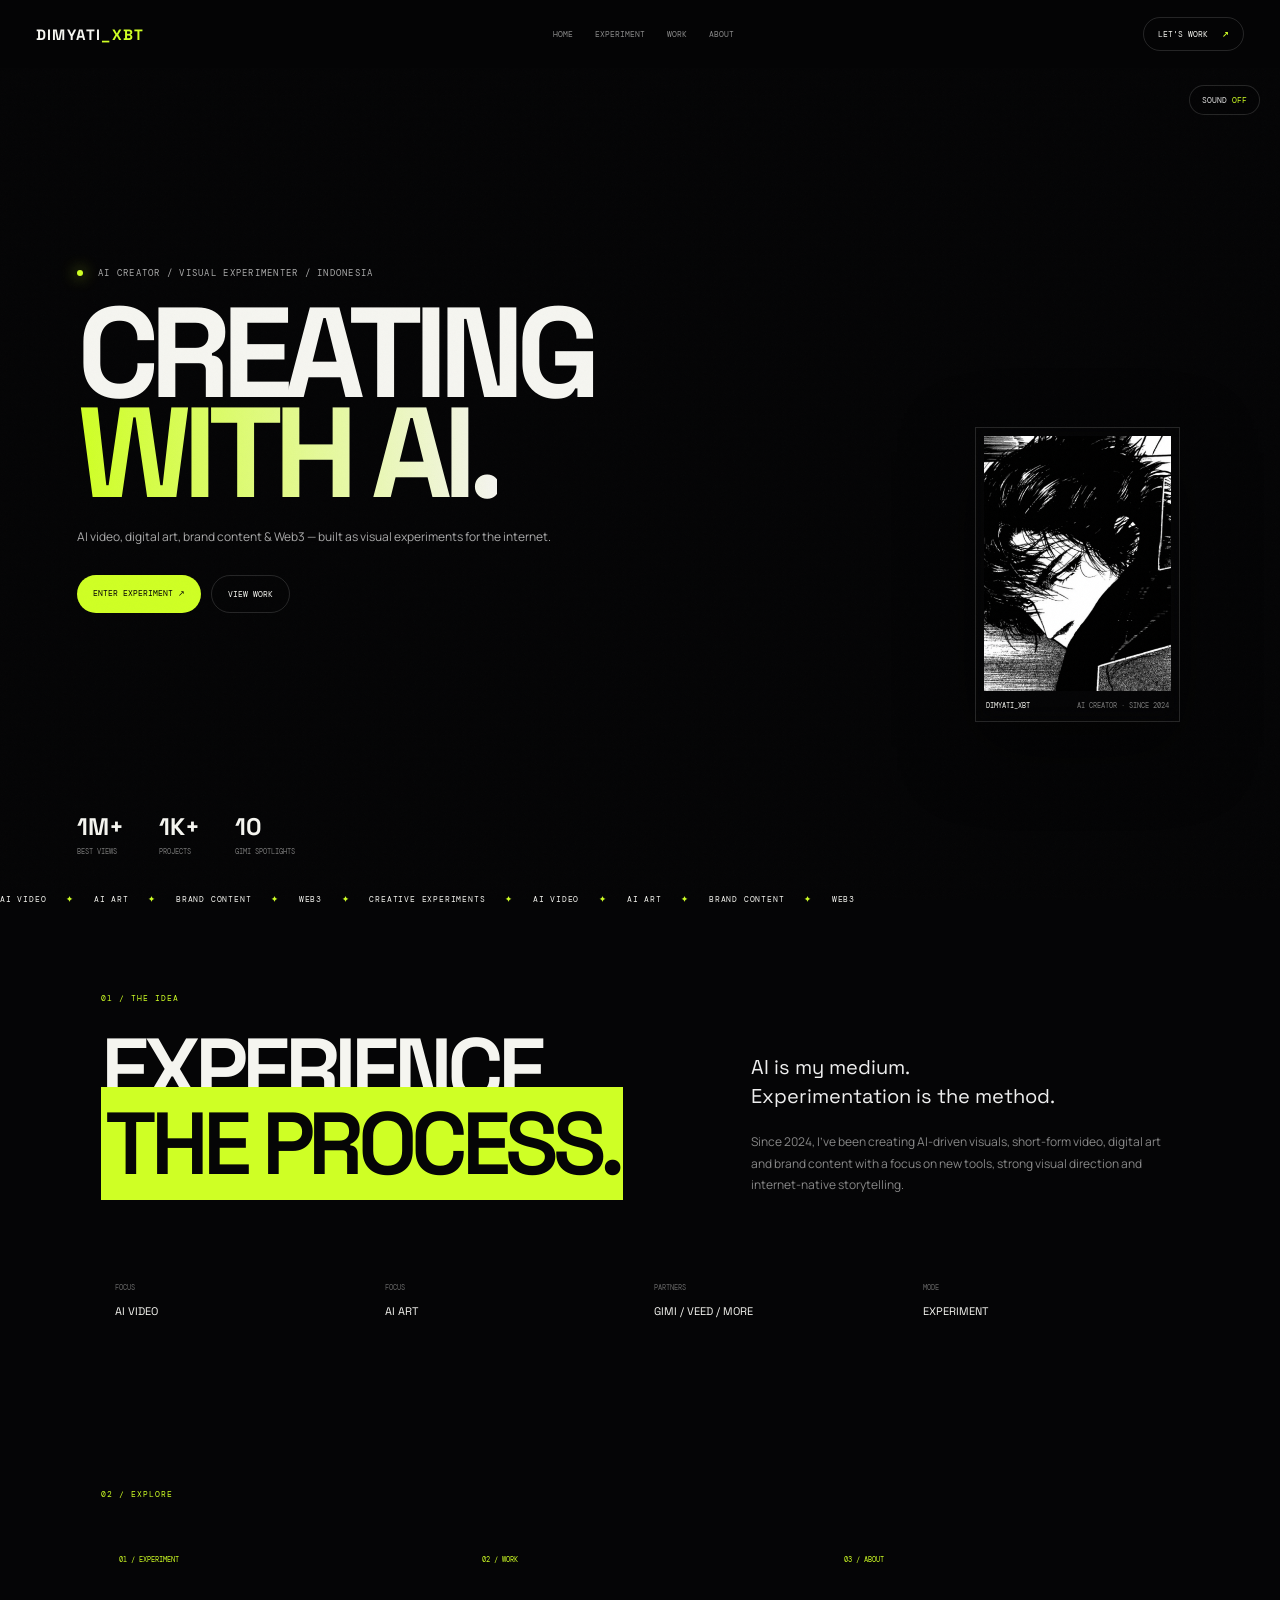
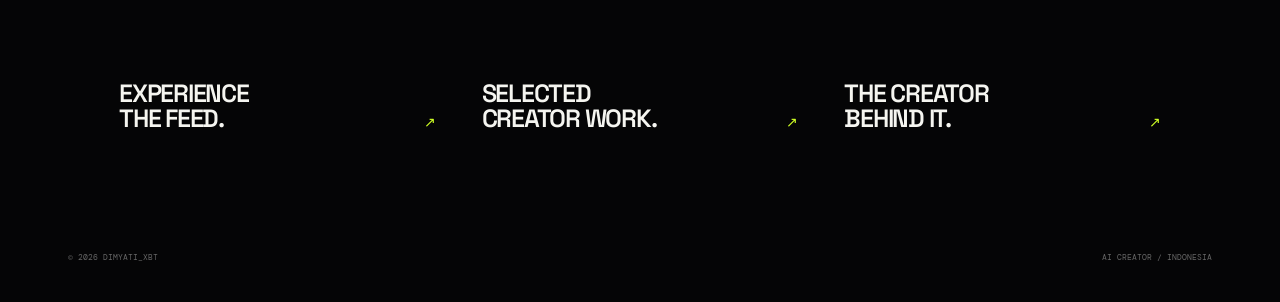
==== index.html @ 3ba376b8 "Add files via upload" ====
<!doctype html><html lang="en"><head><meta charset="utf-8"><meta name="viewport" content="width=device-width,initial-scale=1,viewport-fit=cover">
<link rel="preconnect" href="https://fonts.googleapis.com"><link rel="preconnect" href="https://fonts.gstatic.com" crossorigin>
<link href="https://fonts.googleapis.com/css2?family=DM+Mono:wght@400;500&family=Manrope:wght@400;500;600;700;800&family=Space+Grotesk:wght@400;500;600;700&display=swap" rel="stylesheet">
<link rel="stylesheet" href="style.css"><title>DIMYATI_XBT — AI Creator</title></head><body><header><a class="logo" href="index.html">DIMYATI<span>_XBT</span></a><nav><a href="index.html">HOME</a><a href="experiment.html">EXPERIMENT</a><a href="work.html">WORK</a><a href="about.html">ABOUT</a></nav><a class="contact" href="about.html">LET'S WORK <b>↗</b></a></header>
<div class="grain"></div>
<section class="hero">
<video id="heroVideo" class="hero-video" autoplay muted loop playsinline preload="auto"><source src="hero.mp4" type="video/mp4"></video>
<div class="hero-cover"></div><div class="grid"></div>
<div class="hero-content"><div class="eyebrow"><i></i> AI CREATOR / VISUAL EXPERIMENTER / INDONESIA</div>
<h1>CREATING<br><span>WITH AI.</span></h1>
<p>AI video, digital art, brand content & Web3 — built as visual experiments for the internet.</p>
<div class="buttons"><a class="primary" href="experiment.html">ENTER EXPERIMENT ↗</a><a class="secondary" href="work.html">VIEW WORK</a></div></div>
<div class="id-card"><img src="profile.webp" alt="DIMYATI_XBT"><div><b>DIMYATI_XBT</b><small>AI CREATOR · SINCE 2024</small></div></div>
<div class="stats"><div><b>1M+</b><small>BEST VIEWS</small></div><div><b>1K+</b><small>PROJECTS</small></div><div><b>10</b><small>GIMI SPOTLIGHTS</small></div></div>
<button id="sound" class="sound">SOUND <span>OFF</span></button>
</section>
<div class="marquee">AI VIDEO <b>✦</b> AI ART <b>✦</b> BRAND CONTENT <b>✦</b> WEB3 <b>✦</b> CREATIVE EXPERIMENTS <b>✦</b> AI VIDEO <b>✦</b> AI ART <b>✦</b> BRAND CONTENT <b>✦</b> WEB3</div>
<section class="section compact"><div class="label">01 / THE IDEA</div><div class="split"><div><h2>EXPERIENCE<br><mark>THE PROCESS.</mark></h2></div><div><p class="big">AI is my medium.<br>Experimentation is the method.</p><p>Since 2024, I’ve been creating AI-driven visuals, short-form video, digital art and brand content with a focus on new tools, strong visual direction and internet-native storytelling.</p></div></div>
<div class="facts"><div><small>FOCUS</small><b>AI VIDEO</b></div><div><small>FOCUS</small><b>AI ART</b></div><div><small>PARTNERS</small><b>GIMI / VEED / MORE</b></div><div><small>MODE</small><b>EXPERIMENT</b></div></div></section>
<section class="section compact"><div class="label">02 / EXPLORE</div><div class="tiles"><a href="experiment.html"><small>01 / EXPERIMENT</small><b>EXPERIENCE<br>THE FEED.</b><em>↗</em></a><a href="work.html"><small>02 / WORK</small><b>SELECTED<br>CREATOR WORK.</b><em>↗</em></a><a href="about.html"><small>03 / ABOUT</small><b>THE CREATOR<br>BEHIND IT.</b><em>↗</em></a></div></section>
<footer>© 2026 DIMYATI_XBT <span>AI CREATOR / INDONESIA</span></footer><script src="script.js"></script></body></html>
---- style.css ----
*{box-sizing:border-box}html,body{margin:0;width:100%;min-width:0;background:#050506;color:#f5f5f0;font-family:Manrope,Arial,sans-serif;overflow-x:hidden}body{font-size:14px}.grain{position:fixed;inset:0;pointer-events:none;z-index:50;opacity:.022;background-image:url("data:image/svg+xml,%3Csvg xmlns='http://www.w3.org/2000/svg' width='160' height='160'%3E%3Cfilter id='n'%3E%3CfeTurbulence baseFrequency='.9' numOctaves='3'/%3E%3C/filter%3E%3Crect width='100%25' height='100%25' filter='url(%23n)'/%3E%3C/svg%3E")}a{text-decoration:none;color:inherit}header{position:fixed;z-index:100;top:0;left:0;right:0;height:68px;padding:0 clamp(14px,3vw,36px);display:flex;align-items:center;justify-content:space-between;background:#050506d9;border-bottom:1px solid #fff10;backdrop-filter:blur(18px)}.logo{font:700 15px "Space Grotesk";letter-spacing:.08em}.logo span,h1 span{color:#cfff25}nav{display:flex;gap:22px}nav a{font:8px "DM Mono";color:#888}nav a:hover{color:#cfff25}.contact{font:8px "DM Mono";padding:11px 14px;border:1px solid #fff2;border-radius:99px}.contact b{color:#cfff25;margin-left:9px}.hero{position:relative;width:100%;height:min(880px,100svh);min-height:650px;overflow:hidden;display:flex;align-items:center;padding:90px clamp(18px,6vw,90px)}.hero-video{position:absolute;inset:0;width:100%;height:100%;object-fit:cover;filter:brightness(1.18) saturate(1.08)}.hero-cover{position:absolute;inset:0;background:linear-gradient(90deg,#050506ec 0%,#0505069c 50%,#05050628),linear-gradient(0deg,#050506 0%,transparent 30%,#05050655)}.grid{position:absolute;inset:0;background:linear-gradient(#fff06 1px,transparent 1px),linear-gradient(90deg,#fff06 1px,transparent 1px);background-size:90px 90px;mask-image:linear-gradient(to bottom,black,transparent 80%)}.hero-content{position:relative;z-index:4;width:min(720px,100%)}.eyebrow{font:9px "DM Mono";letter-spacing:.14em;color:#aaa}.eyebrow i{display:inline-block;width:6px;height:6px;border-radius:50%;background:#cfff25;margin-right:9px;box-shadow:0 0 15px #cfff25}h1{font:700 clamp(62px,10vw,128px)/.78 "Space Grotesk";letter-spacing:-.07em;margin:24px 0}h1 span{background:linear-gradient(90deg,#cfff25,#f4f4ef);-webkit-background-clip:text;background-clip:text;color:transparent}.hero-content>p,.page-title>p{max-width:540px;color:#aaa;line-height:1.75;font-size:12px}.buttons{display:flex;gap:10px;margin-top:28px}.primary,.secondary{font:8px "DM Mono";padding:13px 16px;border-radius:99px}.primary{background:#cfff25;color:#050506}.secondary{border:1px solid #fff2}.id-card{position:absolute;z-index:5;right:clamp(18px,8vw,100px);bottom:18%;width:205px;padding:8px;background:#fff09;border:1px solid #fff2;backdrop-filter:blur(12px);box-shadow:0 25px 70px #0008}.id-card img{display:block;width:100%;height:255px;object-fit:cover}.id-card div{display:flex;justify-content:space-between;padding:10px 2px 3px}.id-card b,.id-card small{font:7px "DM Mono"}.id-card small{color:#777;text-align:right}.stats{position:absolute;z-index:5;left:clamp(18px,6vw,90px);bottom:24px;display:flex;gap:35px}.stats b{font:700 24px "Space Grotesk"}.stats small{display:block;font:7px "DM Mono";color:#777;margin-top:5px}.sound{position:absolute;z-index:8;right:20px;top:85px;background:#050506b5;color:#ddd;border:1px solid #fff2;border-radius:99px;padding:9px 12px;font:8px "DM Mono"}.sound span{color:#cfff25}.marquee{white-space:nowrap;overflow:hidden;border-top:1px solid #fff12;border-bottom:1px solid #fff12;padding:14px 0;font:8px "DM Mono";letter-spacing:.1em}.marquee b{color:#cfff25;margin:0 14px}.section{width:100%;max-width:1180px;margin:0 auto}.compact{padding:75px clamp(18px,4vw,55px)}.label{font:8px "DM Mono";letter-spacing:.12em;color:#cfff25;margin-bottom:30px}.split{display:grid;grid-template-columns:1.15fr .85fr;gap:70px}.split h2,.about h2{font:600 clamp(48px,7vw,88px)/.84 "Space Grotesk";letter-spacing:-.07em;margin:0}.split mark,.about mark{background:#cfff25;color:#050506;padding:0 4px}.big{font:20px/1.45 "Space Grotesk";color:#eee}.split p:not(.big),.about p:not(.big){color:#888;line-height:1.8;font-size:12px}.facts,.metrics{display:grid;grid-template-columns:repeat(4,1fr);border-top:1px solid #fff12;border-bottom:1px solid #fff12;margin-top:55px}.facts>div,.metrics>div{padding:20px 14px;border-right:1px solid #fff12}.facts>div:last-child,.metrics>div:last-child{border:0}.facts small,.metrics small{display:block;font:7px "DM Mono";color:#666;margin-bottom:8px}.facts b{font:11px "Space Grotesk"}.tiles{display:grid;grid-template-columns:repeat(3,1fr);gap:10px}.tiles a{min-height:220px;border:1px solid #fff13;background:#fff04;padding:18px;position:relative;transition:.3s}.tiles a:hover{border-color:#cfff2555;transform:translateY(-4px)}.tiles small{font:7px "DM Mono";color:#cfff25}.tiles b{display:block;position:absolute;left:18px;bottom:18px;font:600 25px/1 "Space Grotesk";letter-spacing:-.05em}.tiles em{position:absolute;right:18px;bottom:18px;color:#cfff25;font-style:normal}footer{max-width:1180px;margin:auto;border-top:1px solid #fff12;padding:28px 18px 40px;display:flex;justify-content:space-between;color:#666;font:8px "DM Mono"}.page-title{max-width:1180px;margin:auto;padding:140px clamp(18px,4vw,55px) 55px;border-bottom:1px solid #fff12}.page-title h1{margin:24px 0}.video-wall{max-width:1180px;margin:auto;padding:35px clamp(12px,4vw,55px) 90px}.wall-head{display:flex;justify-content:space-between;margin-bottom:18px;font:8px "DM Mono";color:#777}.video-grid{display:grid;grid-template-columns:repeat(4,minmax(0,1fr));gap:12px}.reel-card{min-width:0;background:#0b0b0d;border:1px solid #fff13;border-radius:16px;overflow:hidden;box-shadow:0 18px 50px #0008;transform:translateZ(0);transition:.35s}.reel-card:nth-child(3n){transform:translateY(8px)}.reel-card:nth-child(4n){transform:translateY(-6px)}.reel-card:hover{transform:translateY(-8px) rotateX(2deg) rotateY(-2deg);border-color:#cfff2555}.card-top{height:34px;padding:0 11px;display:flex;align-items:center;justify-content:space-between;border-bottom:1px solid #fff10;font:7px "DM Mono";color:#777}.card-top b{color:#cfff25}.embed{position:relative;width:100%;aspect-ratio:9/16;background:#09090b;overflow:hidden}.ig-embed iframe{position:absolute;inset:0;width:100%;height:100%;border:0}.tt-embed iframe{position:absolute;inset:0;width:100%;height:100%;border:0}.tt-loading{height:100%;display:grid;place-items:center;color:#555;font:7px "DM Mono"}.x-embed{aspect-ratio:9/16;display:flex;align-items:center;justify-content:center;overflow:hidden}.x-embed blockquote{margin:0!important;transform:scale(.75);transform-origin:center}.work-grid{display:grid;grid-template-columns:repeat(3,1fr);gap:12px}.work-grid article{position:relative;height:420px;overflow:hidden;border:1px solid #fff13;background:#111}.work-grid video{width:100%;height:100%;object-fit:cover;display:block;filter:brightness(1.08)}.work-grid article:after{content:"";position:absolute;inset:0;background:linear-gradient(0deg,#050506e8,transparent 60%)}.work-grid span,.work-grid b{position:absolute;z-index:2;left:15px;font:7px "DM Mono"}.work-grid span{bottom:40px;color:#cfff25}.work-grid b{bottom:17px;font:600 17px "Space Grotesk"}.brand-grid{display:grid;grid-template-columns:repeat(2,1fr);gap:10px}.brand-grid a{min-height:90px;border:1px solid #fff13;padding:14px;display:grid;grid-template-columns:44px 1fr 120px 20px;gap:12px;align-items:center}.brand-grid img,.social-grid img{width:34px;height:34px;object-fit:contain;background:#fff;border-radius:9px;padding:6px}.brand-grid b{font:17px "Space Grotesk"}.brand-grid span{font:7px "DM Mono";color:#777}.about{display:grid;grid-template-columns:310px 1fr;gap:65px}.about>img{width:100%;border:1px solid #fff13}.metrics b{font:700 clamp(36px,5vw,68px) "Space Grotesk"}.social-grid{display:grid;grid-template-columns:repeat(5,1fr);gap:10px}.social-grid a{min-height:120px;border:1px solid #fff13;padding:13px;display:flex;flex-direction:column;justify-content:space-between}.social-grid b{font:13px "Space Grotesk"}.social-grid span{color:#cfff25}@media(max-width:900px){nav{display:none}.hero{height:760px;min-height:0;padding:110px 18px 70px}.hero-video{object-position:center}.id-card{width:155px;right:18px;bottom:15%}.id-card img{height:195px}.stats{gap:20px}.stats b{font-size:19px}.split{gap:30px}.video-grid{grid-template-columns:repeat(3,minmax(0,1fr))}.work-grid{grid-template-columns:repeat(2,1fr)}.social-grid{grid-template-columns:repeat(3,1fr)}}@media(max-width:600px){header{height:60px}.contact{padding:9px 11px}.hero{height:700px;padding:95px 16px 60px}.hero-content{max-width:100%}h1{font-size:58px}.hero-content>p{font-size:10px;max-width:300px}.id-card{width:125px;bottom:18%;right:12px}.id-card img{height:155px}.id-card div{display:block}.id-card small{display:block;text-align:left;margin-top:4px}.stats{left:16px;bottom:17px;gap:16px}.stats b{font-size:16px}.stats small{font-size:6px}.sound{top:73px;right:12px}.compact{padding:60px 16px}.split{grid-template-columns:1fr;gap:28px}.split h2,.about h2{font-size:48px}.facts,.metrics{grid-template-columns:1fr 1fr}.facts>div:nth-child(2),.metrics>div:nth-child(2){border-right:0}.facts>div:nth-child(3),.facts>div:nth-child(4),.metrics>div:nth-child(3),.metrics>div:nth-child(4){border-top:1px solid #fff12}.tiles{grid-template-columns:1fr}.tiles a{min-height:170px}.page-title{padding:115px 16px 40px}.page-title h1{font-size:56px}.page-title>p{font-size:10px}.video-wall{padding:22px 10px 70px}.video-grid{grid-template-columns:repeat(2,minmax(0,1fr));gap:8px}.reel-card{border-radius:11px}.card-top{height:28px;padding:0 8px;font-size:6px}.work-grid{grid-template-columns:1fr}.work-grid article{height:480px}.brand-grid{grid-template-columns:1fr}.brand-grid a{grid-template-columns:38px 1fr 80px 15px}.brand-grid b{font-size:15px}.about{grid-template-columns:1fr;gap:30px}.about>img{max-width:310px}.social-grid{grid-template-columns:repeat(2,1fr)}footer{font-size:6px}.wall-head{font-size:6px}}
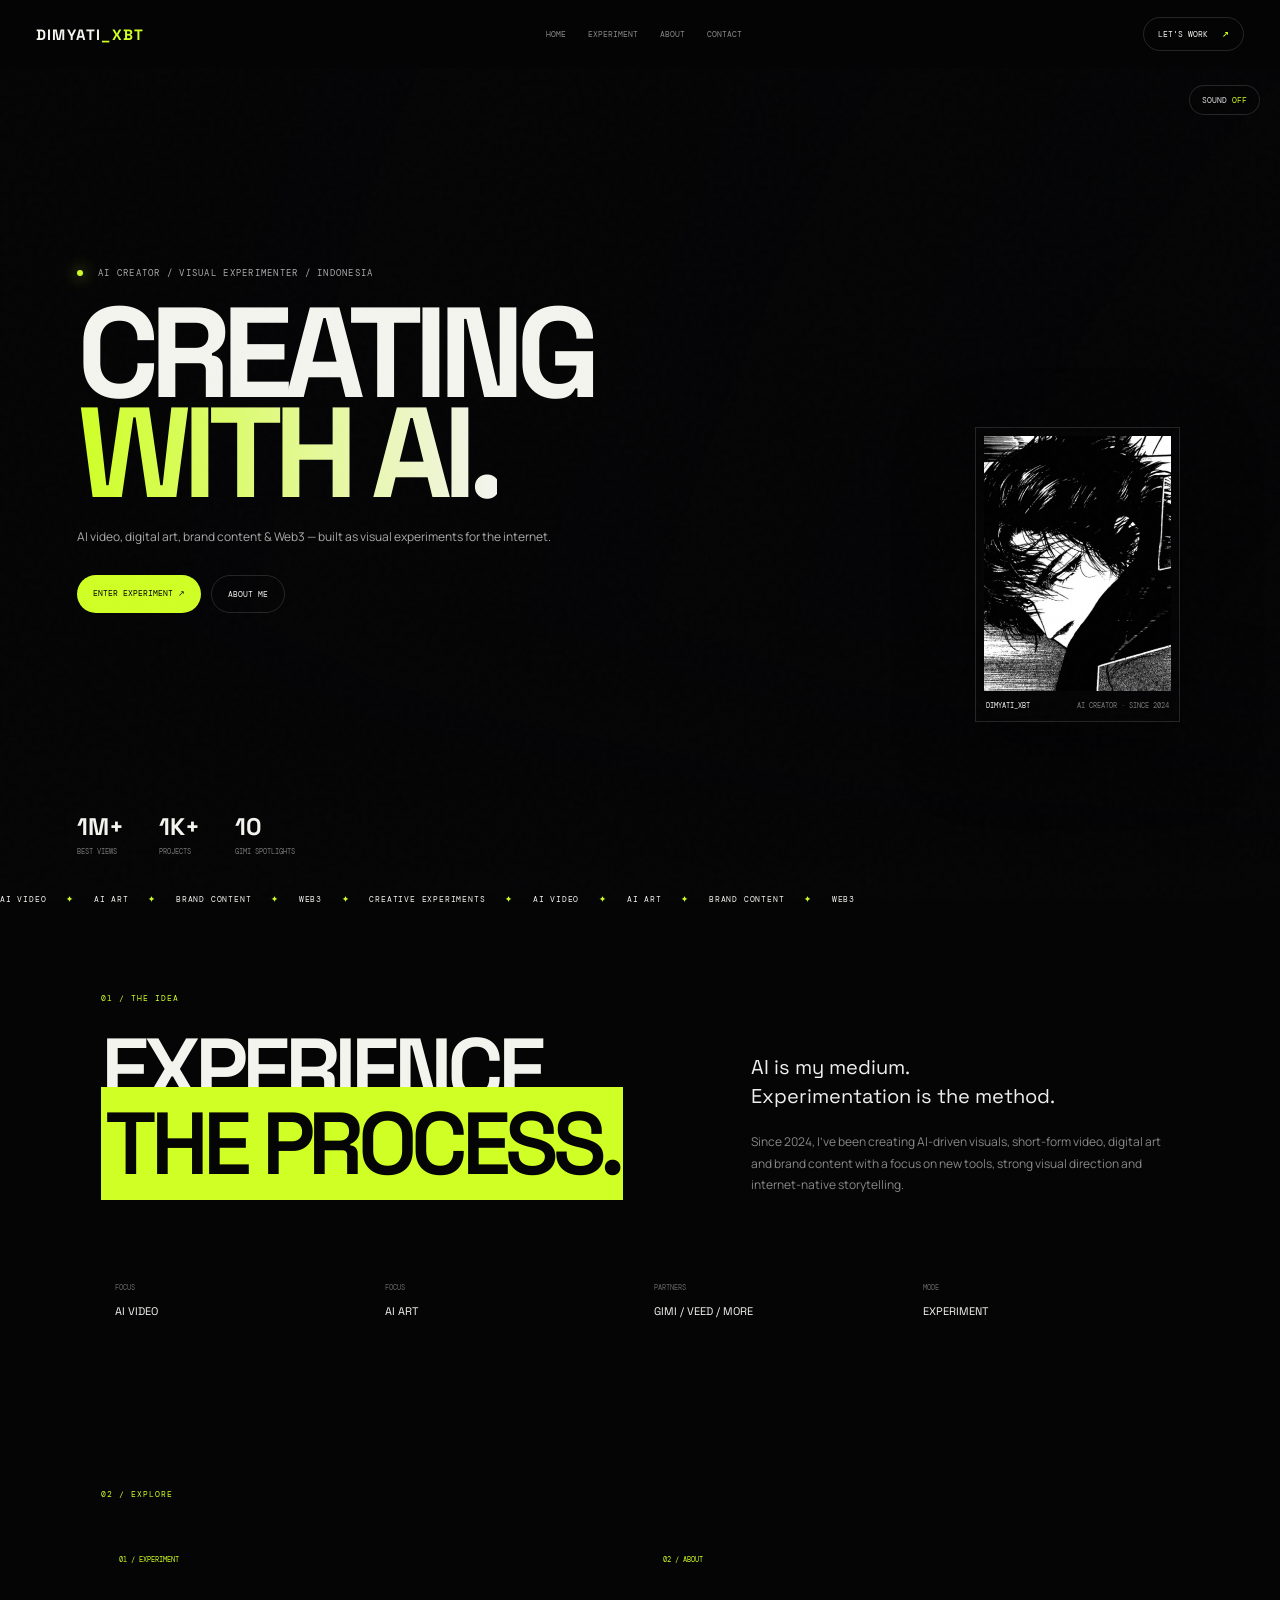
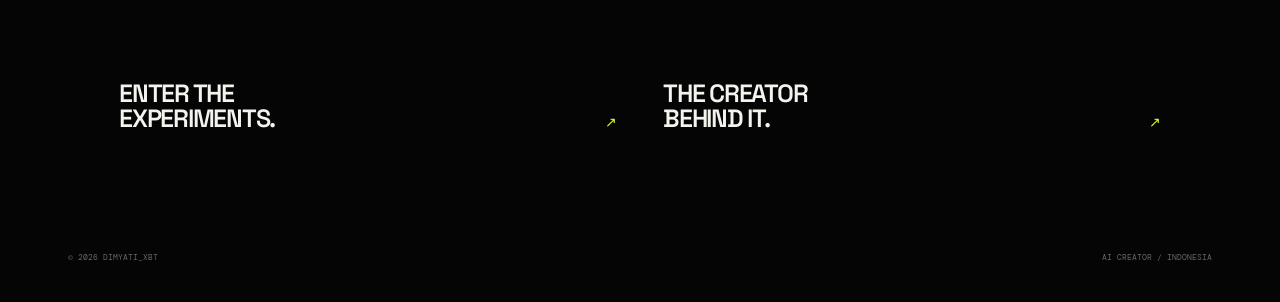
==== commit 9fe2cf26: "Add files via upload" ====
--- a/index.html
+++ b/index.html
@@ -1,7 +1,7 @@
 <!doctype html><html lang="en"><head><meta charset="utf-8"><meta name="viewport" content="width=device-width,initial-scale=1,viewport-fit=cover">
 <link rel="preconnect" href="https://fonts.googleapis.com"><link rel="preconnect" href="https://fonts.gstatic.com" crossorigin>
 <link href="https://fonts.googleapis.com/css2?family=DM+Mono:wght@400;500&family=Manrope:wght@400;500;600;700;800&family=Space+Grotesk:wght@400;500;600;700&display=swap" rel="stylesheet">
-<link rel="stylesheet" href="style.css"><title>DIMYATI_XBT — AI Creator</title></head><body><header><a class="logo" href="index.html">DIMYATI<span>_XBT</span></a><nav><a href="index.html">HOME</a><a href="experiment.html">EXPERIMENT</a><a href="work.html">WORK</a><a href="about.html">ABOUT</a></nav><a class="contact" href="about.html">LET'S WORK <b>↗</b></a></header>
+<link rel="stylesheet" href="style.css"><title>DIMYATI_XBT — AI Creator</title></head><body><header><a class="logo" href="index.html">DIMYATI<span>_XBT</span></a><nav><a href="index.html">HOME</a><a href="experiment.html">EXPERIMENT</a><a href="about.html">ABOUT</a><a href="about.html#contact">CONTACT</a></nav><a class="contact" href="mailto:kpubg6360@gmail.com">LET'S WORK <b>↗</b></a></header>
 <div class="grain"></div>
 <section class="hero">
 <video id="heroVideo" class="hero-video" autoplay muted loop playsinline preload="auto"><source src="hero.mp4" type="video/mp4"></video>
@@ -9,7 +9,7 @@
 <div class="hero-content"><div class="eyebrow"><i></i> AI CREATOR / VISUAL EXPERIMENTER / INDONESIA</div>
 <h1>CREATING<br><span>WITH AI.</span></h1>
 <p>AI video, digital art, brand content & Web3 — built as visual experiments for the internet.</p>
-<div class="buttons"><a class="primary" href="experiment.html">ENTER EXPERIMENT ↗</a><a class="secondary" href="work.html">VIEW WORK</a></div></div>
+<div class="buttons"><a class="primary" href="experiment.html">ENTER EXPERIMENT ↗</a><a class="secondary" href="about.html">ABOUT ME</a></div></div>
 <div class="id-card"><img src="profile.webp" alt="DIMYATI_XBT"><div><b>DIMYATI_XBT</b><small>AI CREATOR · SINCE 2024</small></div></div>
 <div class="stats"><div><b>1M+</b><small>BEST VIEWS</small></div><div><b>1K+</b><small>PROJECTS</small></div><div><b>10</b><small>GIMI SPOTLIGHTS</small></div></div>
 <button id="sound" class="sound">SOUND <span>OFF</span></button>
@@ -17,5 +17,5 @@
 <div class="marquee">AI VIDEO <b>✦</b> AI ART <b>✦</b> BRAND CONTENT <b>✦</b> WEB3 <b>✦</b> CREATIVE EXPERIMENTS <b>✦</b> AI VIDEO <b>✦</b> AI ART <b>✦</b> BRAND CONTENT <b>✦</b> WEB3</div>
 <section class="section compact"><div class="label">01 / THE IDEA</div><div class="split"><div><h2>EXPERIENCE<br><mark>THE PROCESS.</mark></h2></div><div><p class="big">AI is my medium.<br>Experimentation is the method.</p><p>Since 2024, I’ve been creating AI-driven visuals, short-form video, digital art and brand content with a focus on new tools, strong visual direction and internet-native storytelling.</p></div></div>
 <div class="facts"><div><small>FOCUS</small><b>AI VIDEO</b></div><div><small>FOCUS</small><b>AI ART</b></div><div><small>PARTNERS</small><b>GIMI / VEED / MORE</b></div><div><small>MODE</small><b>EXPERIMENT</b></div></div></section>
-<section class="section compact"><div class="label">02 / EXPLORE</div><div class="tiles"><a href="experiment.html"><small>01 / EXPERIMENT</small><b>EXPERIENCE<br>THE FEED.</b><em>↗</em></a><a href="work.html"><small>02 / WORK</small><b>SELECTED<br>CREATOR WORK.</b><em>↗</em></a><a href="about.html"><small>03 / ABOUT</small><b>THE CREATOR<br>BEHIND IT.</b><em>↗</em></a></div></section>
+<section class="section compact"><div class="label">02 / EXPLORE</div><div class="tiles two"><a href="experiment.html"><small>01 / EXPERIMENT</small><b>ENTER THE<br>EXPERIMENTS.</b><em>↗</em></a><a href="about.html"><small>02 / ABOUT</small><b>THE CREATOR<br>BEHIND IT.</b><em>↗</em></a></div></section>
 <footer>© 2026 DIMYATI_XBT <span>AI CREATOR / INDONESIA</span></footer><script src="script.js"></script></body></html>
--- a/style.css
+++ b/style.css
@@ -1 +1,3 @@
-*{box-sizing:border-box}html,body{margin:0;width:100%;min-width:0;background:#050506;color:#f5f5f0;font-family:Manrope,Arial,sans-serif;overflow-x:hidden}body{font-size:14px}.grain{position:fixed;inset:0;pointer-events:none;z-index:50;opacity:.022;background-image:url("data:image/svg+xml,%3Csvg xmlns='http://www.w3.org/2000/svg' width='160' height='160'%3E%3Cfilter id='n'%3E%3CfeTurbulence baseFrequency='.9' numOctaves='3'/%3E%3C/filter%3E%3Crect width='100%25' height='100%25' filter='url(%23n)'/%3E%3C/svg%3E")}a{text-decoration:none;color:inherit}header{position:fixed;z-index:100;top:0;left:0;right:0;height:68px;padding:0 clamp(14px,3vw,36px);display:flex;align-items:center;justify-content:space-between;background:#050506d9;border-bottom:1px solid #fff10;backdrop-filter:blur(18px)}.logo{font:700 15px "Space Grotesk";letter-spacing:.08em}.logo span,h1 span{color:#cfff25}nav{display:flex;gap:22px}nav a{font:8px "DM Mono";color:#888}nav a:hover{color:#cfff25}.contact{font:8px "DM Mono";padding:11px 14px;border:1px solid #fff2;border-radius:99px}.contact b{color:#cfff25;margin-left:9px}.hero{position:relative;width:100%;height:min(880px,100svh);min-height:650px;overflow:hidden;display:flex;align-items:center;padding:90px clamp(18px,6vw,90px)}.hero-video{position:absolute;inset:0;width:100%;height:100%;object-fit:cover;filter:brightness(1.18) saturate(1.08)}.hero-cover{position:absolute;inset:0;background:linear-gradient(90deg,#050506ec 0%,#0505069c 50%,#05050628),linear-gradient(0deg,#050506 0%,transparent 30%,#05050655)}.grid{position:absolute;inset:0;background:linear-gradient(#fff06 1px,transparent 1px),linear-gradient(90deg,#fff06 1px,transparent 1px);background-size:90px 90px;mask-image:linear-gradient(to bottom,black,transparent 80%)}.hero-content{position:relative;z-index:4;width:min(720px,100%)}.eyebrow{font:9px "DM Mono";letter-spacing:.14em;color:#aaa}.eyebrow i{display:inline-block;width:6px;height:6px;border-radius:50%;background:#cfff25;margin-right:9px;box-shadow:0 0 15px #cfff25}h1{font:700 clamp(62px,10vw,128px)/.78 "Space Grotesk";letter-spacing:-.07em;margin:24px 0}h1 span{background:linear-gradient(90deg,#cfff25,#f4f4ef);-webkit-background-clip:text;background-clip:text;color:transparent}.hero-content>p,.page-title>p{max-width:540px;color:#aaa;line-height:1.75;font-size:12px}.buttons{display:flex;gap:10px;margin-top:28px}.primary,.secondary{font:8px "DM Mono";padding:13px 16px;border-radius:99px}.primary{background:#cfff25;color:#050506}.secondary{border:1px solid #fff2}.id-card{position:absolute;z-index:5;right:clamp(18px,8vw,100px);bottom:18%;width:205px;padding:8px;background:#fff09;border:1px solid #fff2;backdrop-filter:blur(12px);box-shadow:0 25px 70px #0008}.id-card img{display:block;width:100%;height:255px;object-fit:cover}.id-card div{display:flex;justify-content:space-between;padding:10px 2px 3px}.id-card b,.id-card small{font:7px "DM Mono"}.id-card small{color:#777;text-align:right}.stats{position:absolute;z-index:5;left:clamp(18px,6vw,90px);bottom:24px;display:flex;gap:35px}.stats b{font:700 24px "Space Grotesk"}.stats small{display:block;font:7px "DM Mono";color:#777;margin-top:5px}.sound{position:absolute;z-index:8;right:20px;top:85px;background:#050506b5;color:#ddd;border:1px solid #fff2;border-radius:99px;padding:9px 12px;font:8px "DM Mono"}.sound span{color:#cfff25}.marquee{white-space:nowrap;overflow:hidden;border-top:1px solid #fff12;border-bottom:1px solid #fff12;padding:14px 0;font:8px "DM Mono";letter-spacing:.1em}.marquee b{color:#cfff25;margin:0 14px}.section{width:100%;max-width:1180px;margin:0 auto}.compact{padding:75px clamp(18px,4vw,55px)}.label{font:8px "DM Mono";letter-spacing:.12em;color:#cfff25;margin-bottom:30px}.split{display:grid;grid-template-columns:1.15fr .85fr;gap:70px}.split h2,.about h2{font:600 clamp(48px,7vw,88px)/.84 "Space Grotesk";letter-spacing:-.07em;margin:0}.split mark,.about mark{background:#cfff25;color:#050506;padding:0 4px}.big{font:20px/1.45 "Space Grotesk";color:#eee}.split p:not(.big),.about p:not(.big){color:#888;line-height:1.8;font-size:12px}.facts,.metrics{display:grid;grid-template-columns:repeat(4,1fr);border-top:1px solid #fff12;border-bottom:1px solid #fff12;margin-top:55px}.facts>div,.metrics>div{padding:20px 14px;border-right:1px solid #fff12}.facts>div:last-child,.metrics>div:last-child{border:0}.facts small,.metrics small{display:block;font:7px "DM Mono";color:#666;margin-bottom:8px}.facts b{font:11px "Space Grotesk"}.tiles{display:grid;grid-template-columns:repeat(3,1fr);gap:10px}.tiles a{min-height:220px;border:1px solid #fff13;background:#fff04;padding:18px;position:relative;transition:.3s}.tiles a:hover{border-color:#cfff2555;transform:translateY(-4px)}.tiles small{font:7px "DM Mono";color:#cfff25}.tiles b{display:block;position:absolute;left:18px;bottom:18px;font:600 25px/1 "Space Grotesk";letter-spacing:-.05em}.tiles em{position:absolute;right:18px;bottom:18px;color:#cfff25;font-style:normal}footer{max-width:1180px;margin:auto;border-top:1px solid #fff12;padding:28px 18px 40px;display:flex;justify-content:space-between;color:#666;font:8px "DM Mono"}.page-title{max-width:1180px;margin:auto;padding:140px clamp(18px,4vw,55px) 55px;border-bottom:1px solid #fff12}.page-title h1{margin:24px 0}.video-wall{max-width:1180px;margin:auto;padding:35px clamp(12px,4vw,55px) 90px}.wall-head{display:flex;justify-content:space-between;margin-bottom:18px;font:8px "DM Mono";color:#777}.video-grid{display:grid;grid-template-columns:repeat(4,minmax(0,1fr));gap:12px}.reel-card{min-width:0;background:#0b0b0d;border:1px solid #fff13;border-radius:16px;overflow:hidden;box-shadow:0 18px 50px #0008;transform:translateZ(0);transition:.35s}.reel-card:nth-child(3n){transform:translateY(8px)}.reel-card:nth-child(4n){transform:translateY(-6px)}.reel-card:hover{transform:translateY(-8px) rotateX(2deg) rotateY(-2deg);border-color:#cfff2555}.card-top{height:34px;padding:0 11px;display:flex;align-items:center;justify-content:space-between;border-bottom:1px solid #fff10;font:7px "DM Mono";color:#777}.card-top b{color:#cfff25}.embed{position:relative;width:100%;aspect-ratio:9/16;background:#09090b;overflow:hidden}.ig-embed iframe{position:absolute;inset:0;width:100%;height:100%;border:0}.tt-embed iframe{position:absolute;inset:0;width:100%;height:100%;border:0}.tt-loading{height:100%;display:grid;place-items:center;color:#555;font:7px "DM Mono"}.x-embed{aspect-ratio:9/16;display:flex;align-items:center;justify-content:center;overflow:hidden}.x-embed blockquote{margin:0!important;transform:scale(.75);transform-origin:center}.work-grid{display:grid;grid-template-columns:repeat(3,1fr);gap:12px}.work-grid article{position:relative;height:420px;overflow:hidden;border:1px solid #fff13;background:#111}.work-grid video{width:100%;height:100%;object-fit:cover;display:block;filter:brightness(1.08)}.work-grid article:after{content:"";position:absolute;inset:0;background:linear-gradient(0deg,#050506e8,transparent 60%)}.work-grid span,.work-grid b{position:absolute;z-index:2;left:15px;font:7px "DM Mono"}.work-grid span{bottom:40px;color:#cfff25}.work-grid b{bottom:17px;font:600 17px "Space Grotesk"}.brand-grid{display:grid;grid-template-columns:repeat(2,1fr);gap:10px}.brand-grid a{min-height:90px;border:1px solid #fff13;padding:14px;display:grid;grid-template-columns:44px 1fr 120px 20px;gap:12px;align-items:center}.brand-grid img,.social-grid img{width:34px;height:34px;object-fit:contain;background:#fff;border-radius:9px;padding:6px}.brand-grid b{font:17px "Space Grotesk"}.brand-grid span{font:7px "DM Mono";color:#777}.about{display:grid;grid-template-columns:310px 1fr;gap:65px}.about>img{width:100%;border:1px solid #fff13}.metrics b{font:700 clamp(36px,5vw,68px) "Space Grotesk"}.social-grid{display:grid;grid-template-columns:repeat(5,1fr);gap:10px}.social-grid a{min-height:120px;border:1px solid #fff13;padding:13px;display:flex;flex-direction:column;justify-content:space-between}.social-grid b{font:13px "Space Grotesk"}.social-grid span{color:#cfff25}@media(max-width:900px){nav{display:none}.hero{height:760px;min-height:0;padding:110px 18px 70px}.hero-video{object-position:center}.id-card{width:155px;right:18px;bottom:15%}.id-card img{height:195px}.stats{gap:20px}.stats b{font-size:19px}.split{gap:30px}.video-grid{grid-template-columns:repeat(3,minmax(0,1fr))}.work-grid{grid-template-columns:repeat(2,1fr)}.social-grid{grid-template-columns:repeat(3,1fr)}}@media(max-width:600px){header{height:60px}.contact{padding:9px 11px}.hero{height:700px;padding:95px 16px 60px}.hero-content{max-width:100%}h1{font-size:58px}.hero-content>p{font-size:10px;max-width:300px}.id-card{width:125px;bottom:18%;right:12px}.id-card img{height:155px}.id-card div{display:block}.id-card small{display:block;text-align:left;margin-top:4px}.stats{left:16px;bottom:17px;gap:16px}.stats b{font-size:16px}.stats small{font-size:6px}.sound{top:73px;right:12px}.compact{padding:60px 16px}.split{grid-template-columns:1fr;gap:28px}.split h2,.about h2{font-size:48px}.facts,.metrics{grid-template-columns:1fr 1fr}.facts>div:nth-child(2),.metrics>div:nth-child(2){border-right:0}.facts>div:nth-child(3),.facts>div:nth-child(4),.metrics>div:nth-child(3),.metrics>div:nth-child(4){border-top:1px solid #fff12}.tiles{grid-template-columns:1fr}.tiles a{min-height:170px}.page-title{padding:115px 16px 40px}.page-title h1{font-size:56px}.page-title>p{font-size:10px}.video-wall{padding:22px 10px 70px}.video-grid{grid-template-columns:repeat(2,minmax(0,1fr));gap:8px}.reel-card{border-radius:11px}.card-top{height:28px;padding:0 8px;font-size:6px}.work-grid{grid-template-columns:1fr}.work-grid article{height:480px}.brand-grid{grid-template-columns:1fr}.brand-grid a{grid-template-columns:38px 1fr 80px 15px}.brand-grid b{font-size:15px}.about{grid-template-columns:1fr;gap:30px}.about>img{max-width:310px}.social-grid{grid-template-columns:repeat(2,1fr)}footer{font-size:6px}.wall-head{font-size:6px}}+*{box-sizing:border-box}html,body{margin:0;width:100%;min-width:0;background:#050506;color:#f5f5f0;font-family:Manrope,Arial,sans-serif;overflow-x:hidden}body{font-size:14px}.grain{position:fixed;inset:0;pointer-events:none;z-index:50;opacity:.022;background-image:url("data:image/svg+xml,%3Csvg xmlns='http://www.w3.org/2000/svg' width='160' height='160'%3E%3Cfilter id='n'%3E%3CfeTurbulence baseFrequency='.9' numOctaves='3'/%3E%3C/filter%3E%3Crect width='100%25' height='100%25' filter='url(%23n)'/%3E%3C/svg%3E")}a{text-decoration:none;color:inherit}header{position:fixed;z-index:100;top:0;left:0;right:0;height:68px;padding:0 clamp(14px,3vw,36px);display:flex;align-items:center;justify-content:space-between;background:#050506d9;border-bottom:1px solid #fff10;backdrop-filter:blur(18px)}.logo{font:700 15px "Space Grotesk";letter-spacing:.08em}.logo span,h1 span{color:#cfff25}nav{display:flex;gap:22px}nav a{font:8px "DM Mono";color:#888}nav a:hover{color:#cfff25}.contact{font:8px "DM Mono";padding:11px 14px;border:1px solid #fff2;border-radius:99px}.contact b{color:#cfff25;margin-left:9px}.hero{position:relative;width:100%;height:min(880px,100svh);min-height:650px;overflow:hidden;display:flex;align-items:center;padding:90px clamp(18px,6vw,90px)}.hero-video{position:absolute;inset:0;width:100%;height:100%;object-fit:cover;filter:brightness(1.18) saturate(1.08)}.hero-cover{position:absolute;inset:0;background:linear-gradient(90deg,#050506ec 0%,#0505069c 50%,#05050628),linear-gradient(0deg,#050506 0%,transparent 30%,#05050655)}.grid{position:absolute;inset:0;background:linear-gradient(#fff06 1px,transparent 1px),linear-gradient(90deg,#fff06 1px,transparent 1px);background-size:90px 90px;mask-image:linear-gradient(to bottom,black,transparent 80%)}.hero-content{position:relative;z-index:4;width:min(720px,100%)}.eyebrow{font:9px "DM Mono";letter-spacing:.14em;color:#aaa}.eyebrow i{display:inline-block;width:6px;height:6px;border-radius:50%;background:#cfff25;margin-right:9px;box-shadow:0 0 15px #cfff25}h1{font:700 clamp(62px,10vw,128px)/.78 "Space Grotesk";letter-spacing:-.07em;margin:24px 0}h1 span{background:linear-gradient(90deg,#cfff25,#f4f4ef);-webkit-background-clip:text;background-clip:text;color:transparent}.hero-content>p,.page-title>p{max-width:540px;color:#aaa;line-height:1.75;font-size:12px}.buttons{display:flex;gap:10px;margin-top:28px}.primary,.secondary{font:8px "DM Mono";padding:13px 16px;border-radius:99px}.primary{background:#cfff25;color:#050506}.secondary{border:1px solid #fff2}.id-card{position:absolute;z-index:5;right:clamp(18px,8vw,100px);bottom:18%;width:205px;padding:8px;background:#fff09;border:1px solid #fff2;backdrop-filter:blur(12px);box-shadow:0 25px 70px #0008}.id-card img{display:block;width:100%;height:255px;object-fit:cover}.id-card div{display:flex;justify-content:space-between;padding:10px 2px 3px}.id-card b,.id-card small{font:7px "DM Mono"}.id-card small{color:#777;text-align:right}.stats{position:absolute;z-index:5;left:clamp(18px,6vw,90px);bottom:24px;display:flex;gap:35px}.stats b{font:700 24px "Space Grotesk"}.stats small{display:block;font:7px "DM Mono";color:#777;margin-top:5px}.sound{position:absolute;z-index:8;right:20px;top:85px;background:#050506b5;color:#ddd;border:1px solid #fff2;border-radius:99px;padding:9px 12px;font:8px "DM Mono"}.sound span{color:#cfff25}.marquee{white-space:nowrap;overflow:hidden;border-top:1px solid #fff12;border-bottom:1px solid #fff12;padding:14px 0;font:8px "DM Mono";letter-spacing:.1em}.marquee b{color:#cfff25;margin:0 14px}.section{width:100%;max-width:1180px;margin:0 auto}.compact{padding:75px clamp(18px,4vw,55px)}.label{font:8px "DM Mono";letter-spacing:.12em;color:#cfff25;margin-bottom:30px}.split{display:grid;grid-template-columns:1.15fr .85fr;gap:70px}.split h2,.about h2{font:600 clamp(48px,7vw,88px)/.84 "Space Grotesk";letter-spacing:-.07em;margin:0}.split mark,.about mark{background:#cfff25;color:#050506;padding:0 4px}.big{font:20px/1.45 "Space Grotesk";color:#eee}.split p:not(.big),.about p:not(.big){color:#888;line-height:1.8;font-size:12px}.facts,.metrics{display:grid;grid-template-columns:repeat(4,1fr);border-top:1px solid #fff12;border-bottom:1px solid #fff12;margin-top:55px}.facts>div,.metrics>div{padding:20px 14px;border-right:1px solid #fff12}.facts>div:last-child,.metrics>div:last-child{border:0}.facts small,.metrics small{display:block;font:7px "DM Mono";color:#666;margin-bottom:8px}.facts b{font:11px "Space Grotesk"}.tiles{display:grid;grid-template-columns:repeat(3,1fr);gap:10px}.tiles a{min-height:220px;border:1px solid #fff13;background:#fff04;padding:18px;position:relative;transition:.3s}.tiles a:hover{border-color:#cfff2555;transform:translateY(-4px)}.tiles small{font:7px "DM Mono";color:#cfff25}.tiles b{display:block;position:absolute;left:18px;bottom:18px;font:600 25px/1 "Space Grotesk";letter-spacing:-.05em}.tiles em{position:absolute;right:18px;bottom:18px;color:#cfff25;font-style:normal}footer{max-width:1180px;margin:auto;border-top:1px solid #fff12;padding:28px 18px 40px;display:flex;justify-content:space-between;color:#666;font:8px "DM Mono"}.page-title{max-width:1180px;margin:auto;padding:140px clamp(18px,4vw,55px) 55px;border-bottom:1px solid #fff12}.page-title h1{margin:24px 0}.video-wall{max-width:1180px;margin:auto;padding:35px clamp(12px,4vw,55px) 90px}.wall-head{display:flex;justify-content:space-between;margin-bottom:18px;font:8px "DM Mono";color:#777}.video-grid{display:grid;grid-template-columns:repeat(4,minmax(0,1fr));gap:12px}.reel-card{min-width:0;background:#0b0b0d;border:1px solid #fff13;border-radius:16px;overflow:hidden;box-shadow:0 18px 50px #0008;transform:translateZ(0);transition:.35s}.reel-card:nth-child(3n){transform:translateY(8px)}.reel-card:nth-child(4n){transform:translateY(-6px)}.reel-card:hover{transform:translateY(-8px) rotateX(2deg) rotateY(-2deg);border-color:#cfff2555}.card-top{height:34px;padding:0 11px;display:flex;align-items:center;justify-content:space-between;border-bottom:1px solid #fff10;font:7px "DM Mono";color:#777}.card-top b{color:#cfff25}.embed{position:relative;width:100%;aspect-ratio:9/16;background:#09090b;overflow:hidden}.ig-embed iframe{position:absolute;inset:0;width:100%;height:100%;border:0}.tt-embed iframe{position:absolute;inset:0;width:100%;height:100%;border:0}.tt-loading{height:100%;display:grid;place-items:center;color:#555;font:7px "DM Mono"}.x-embed{aspect-ratio:9/16;display:flex;align-items:center;justify-content:center;overflow:hidden}.x-embed blockquote{margin:0!important;transform:scale(.75);transform-origin:center}.work-grid{display:grid;grid-template-columns:repeat(3,1fr);gap:12px}.work-grid article{position:relative;height:420px;overflow:hidden;border:1px solid #fff13;background:#111}.work-grid video{width:100%;height:100%;object-fit:cover;display:block;filter:brightness(1.08)}.work-grid article:after{content:"";position:absolute;inset:0;background:linear-gradient(0deg,#050506e8,transparent 60%)}.work-grid span,.work-grid b{position:absolute;z-index:2;left:15px;font:7px "DM Mono"}.work-grid span{bottom:40px;color:#cfff25}.work-grid b{bottom:17px;font:600 17px "Space Grotesk"}.brand-grid{display:grid;grid-template-columns:repeat(2,1fr);gap:10px}.brand-grid a{min-height:90px;border:1px solid #fff13;padding:14px;display:grid;grid-template-columns:44px 1fr 120px 20px;gap:12px;align-items:center}.brand-grid img,.social-grid img{width:34px;height:34px;object-fit:contain;background:#fff;border-radius:9px;padding:6px}.brand-grid b{font:17px "Space Grotesk"}.brand-grid span{font:7px "DM Mono";color:#777}.about{display:grid;grid-template-columns:310px 1fr;gap:65px}.about>img{width:100%;border:1px solid #fff13}.metrics b{font:700 clamp(36px,5vw,68px) "Space Grotesk"}.social-grid{display:grid;grid-template-columns:repeat(5,1fr);gap:10px}.social-grid a{min-height:120px;border:1px solid #fff13;padding:13px;display:flex;flex-direction:column;justify-content:space-between}.social-grid b{font:13px "Space Grotesk"}.social-grid span{color:#cfff25}@media(max-width:900px){nav{display:none}.hero{height:760px;min-height:0;padding:110px 18px 70px}.hero-video{object-position:center}.id-card{width:155px;right:18px;bottom:15%}.id-card img{height:195px}.stats{gap:20px}.stats b{font-size:19px}.split{gap:30px}.video-grid{grid-template-columns:repeat(3,minmax(0,1fr))}.work-grid{grid-template-columns:repeat(2,1fr)}.social-grid{grid-template-columns:repeat(3,1fr)}}@media(max-width:600px){header{height:60px}.contact{padding:9px 11px}.hero{height:700px;padding:95px 16px 60px}.hero-content{max-width:100%}h1{font-size:58px}.hero-content>p{font-size:10px;max-width:300px}.id-card{width:125px;bottom:18%;right:12px}.id-card img{height:155px}.id-card div{display:block}.id-card small{display:block;text-align:left;margin-top:4px}.stats{left:16px;bottom:17px;gap:16px}.stats b{font-size:16px}.stats small{font-size:6px}.sound{top:73px;right:12px}.compact{padding:60px 16px}.split{grid-template-columns:1fr;gap:28px}.split h2,.about h2{font-size:48px}.facts,.metrics{grid-template-columns:1fr 1fr}.facts>div:nth-child(2),.metrics>div:nth-child(2){border-right:0}.facts>div:nth-child(3),.facts>div:nth-child(4),.metrics>div:nth-child(3),.metrics>div:nth-child(4){border-top:1px solid #fff12}.tiles{grid-template-columns:1fr}.tiles a{min-height:170px}.page-title{padding:115px 16px 40px}.page-title h1{font-size:56px}.page-title>p{font-size:10px}.video-wall{padding:22px 10px 70px}.video-grid{grid-template-columns:repeat(2,minmax(0,1fr));gap:8px}.reel-card{border-radius:11px}.card-top{height:28px;padding:0 8px;font-size:6px}.work-grid{grid-template-columns:1fr}.work-grid article{height:480px}.brand-grid{grid-template-columns:1fr}.brand-grid a{grid-template-columns:38px 1fr 80px 15px}.brand-grid b{font-size:15px}.about{grid-template-columns:1fr;gap:30px}.about>img{max-width:310px}.social-grid{grid-template-columns:repeat(2,1fr)}footer{font-size:6px}.wall-head{font-size:6px}}
+/* V3 motion + compact video wall */
+html{scroll-behavior:smooth}body{background:#050506;color:#f4f4ef;overflow-x:hidden}.grain{position:fixed;inset:0;pointer-events:none;z-index:50;opacity:.035;background-image:url("data:image/svg+xml,%3Csvg viewBox='0 0 180 180' xmlns='http://www.w3.org/2000/svg'%3E%3Cfilter id='n'%3E%3CfeTurbulence type='fractalNoise' baseFrequency='.85' numOctaves='4' stitchTiles='stitch'/%3E%3C/filter%3E%3Crect width='100%25' height='100%25' filter='url(%23n)' opacity='.5'/%3E%3C/svg%3E")}.hero-video{animation:heroFloat 14s ease-in-out infinite alternate;will-change:transform,filter}.hero-cover{animation:coverPulse 9s ease-in-out infinite alternate}.grid{animation:gridDrift 18s linear infinite alternate}.hero-content{animation:heroIn .9s cubic-bezier(.2,.8,.2,1) both}.id-card{animation:cardFloat 6s ease-in-out infinite}.marquee{animation:marqueeGlow 5s ease-in-out infinite alternate}.tiles a,.reel-card,.brand-item{animation:riseIn .8s both}.tiles a:nth-child(2),.reel-card:nth-child(2n){animation-delay:.08s}.reel-card{position:relative;transform-style:preserve-3d;box-shadow:0 20px 60px #000b,0 1px 0 #fff08 inset}.reel-card:hover{transform:translateY(-8px) perspective(900px) rotateX(1.5deg) rotateY(-1.5deg) scale(1.01)}.video-grid{align-items:start}.embed{background:#09090b}.ig-embed,.tt-embed,.x-embed{aspect-ratio:9/16}.ig-embed iframe{transform:scale(1.13);transform-origin:center center;width:100%;height:100%}.tt-embed{overflow:hidden;display:flex;justify-content:center;align-items:center}.tt-embed blockquote{transform:scale(.72);transform-origin:center;width:140%!important;min-width:0!important;margin:0!important}.x-embed{overflow:hidden}.x-embed blockquote{transform:scale(.68);transform-origin:center;width:145%!important}.card-index{position:absolute;z-index:8;top:8px;left:9px;background:#050506d9;border:1px solid #fff2;border-radius:99px;padding:5px 7px;font:7px "DM Mono";color:#cfff25;backdrop-filter:blur(10px);pointer-events:none}.two{grid-template-columns:repeat(2,1fr)}.brand-grid.clean{grid-template-columns:repeat(3,1fr)}.brand-item{min-height:105px;border:1px solid #fff13;padding:15px;display:grid;grid-template-columns:42px 1fr;grid-template-rows:1fr auto;gap:2px 12px;background:linear-gradient(145deg,#0d0d0f,#09090b);border-radius:12px}.brand-item b{align-self:center;font:600 17px "Space Grotesk"}.brand-item small{grid-column:1/-1;color:#777;font:7px "DM Mono";letter-spacing:.08em}.brand-mark{width:38px;height:38px;border-radius:10px;display:grid;place-items:center;font:800 18px "Space Grotesk";color:#050506;background:#f4f4ef}.brand-mark.veed{background:#63ff28}.brand-mark.gimi{background:#20d6b1;color:#07100e}.brand-mark.pollo{background:#fff}.brand-mark.capcut{background:#fff}.brand-mark.invideo{background:#a7ff00}.brand-mark.midjourney{background:#e9e9e9}.contact-panel{border-top:1px solid #fff12}.contact-panel h2{font:600 clamp(48px,7vw,88px)/.84 "Space Grotesk";letter-spacing:-.07em;margin:0 0 22px}.contact-panel mark{background:#cfff25;color:#050506;padding:0 4px}.contact-panel p{max-width:500px;color:#888;line-height:1.8;font-size:12px;margin-bottom:24px}.active{color:#cfff25!important}@keyframes heroFloat{from{transform:scale(1.03) translate3d(-1%,0,0);filter:brightness(1.12) saturate(1.06)}to{transform:scale(1.09) translate3d(1%, -1%,0);filter:brightness(1.26) saturate(1.13)}}@keyframes coverPulse{from{opacity:.94}to{opacity:.78}}@keyframes gridDrift{from{transform:translate3d(0,0,0)}to{transform:translate3d(30px,18px,0)}}@keyframes heroIn{from{opacity:0;transform:translateY(28px)}to{opacity:1;transform:none}}@keyframes cardFloat{0%,100%{transform:translateY(0) rotate(.2deg)}50%{transform:translateY(-8px) rotate(-.2deg)}}@keyframes marqueeGlow{from{letter-spacing:.1em}to{letter-spacing:.14em}}@keyframes riseIn{from{opacity:0;transform:translateY(18px)}to{opacity:1;transform:none}}@media(max-width:900px){.brand-grid.clean{grid-template-columns:repeat(2,1fr)}}@media(max-width:600px){.two{grid-template-columns:1fr}.brand-grid.clean{grid-template-columns:repeat(2,1fr)}.video-grid{grid-template-columns:repeat(2,minmax(0,1fr))}.ig-embed iframe{transform:scale(1.08)}.tt-embed blockquote{transform:scale(.58)}.x-embed blockquote{transform:scale(.55)}.card-index{top:6px;left:6px;font-size:6px}.hero-video{animation-duration:18s}.hero-cover{background:linear-gradient(90deg,#050506b8 0%,#05050655 58%,#05050615),linear-gradient(0deg,#050506 0%,transparent 38%,#05050625)}}
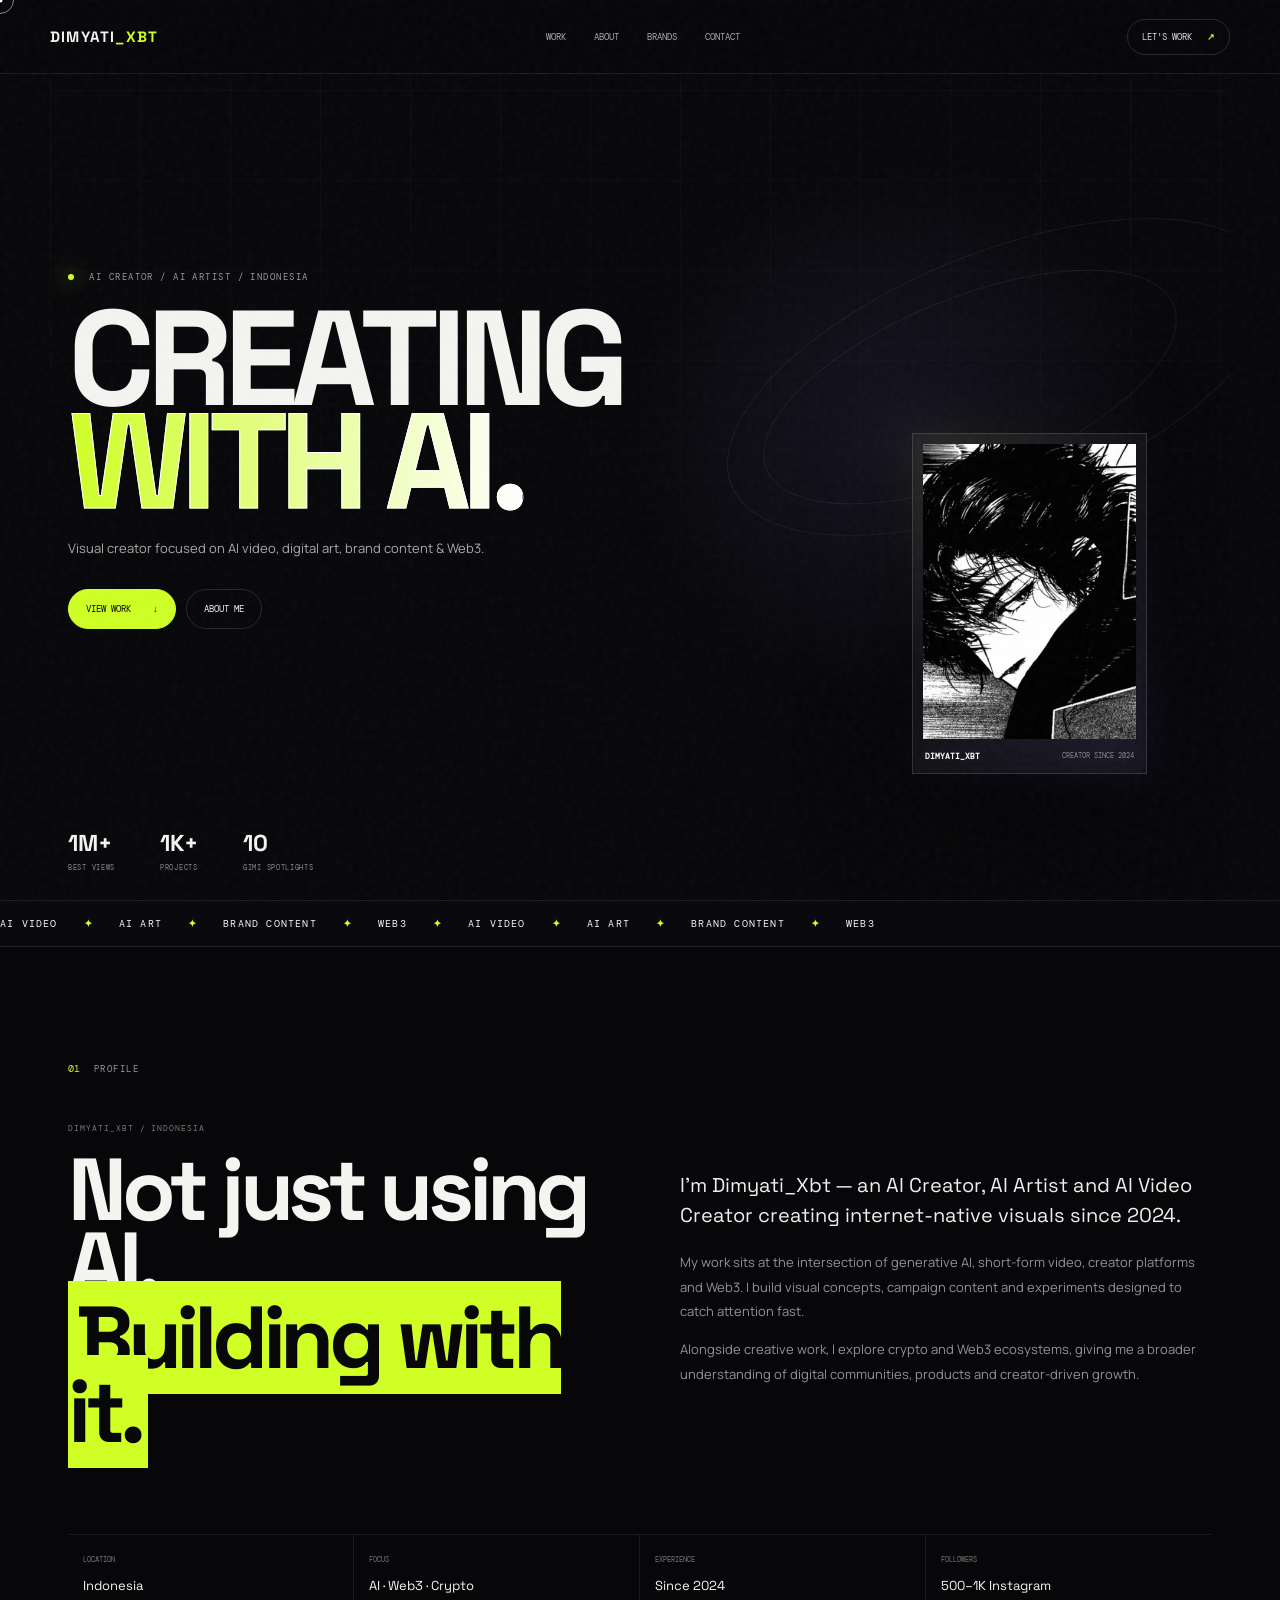
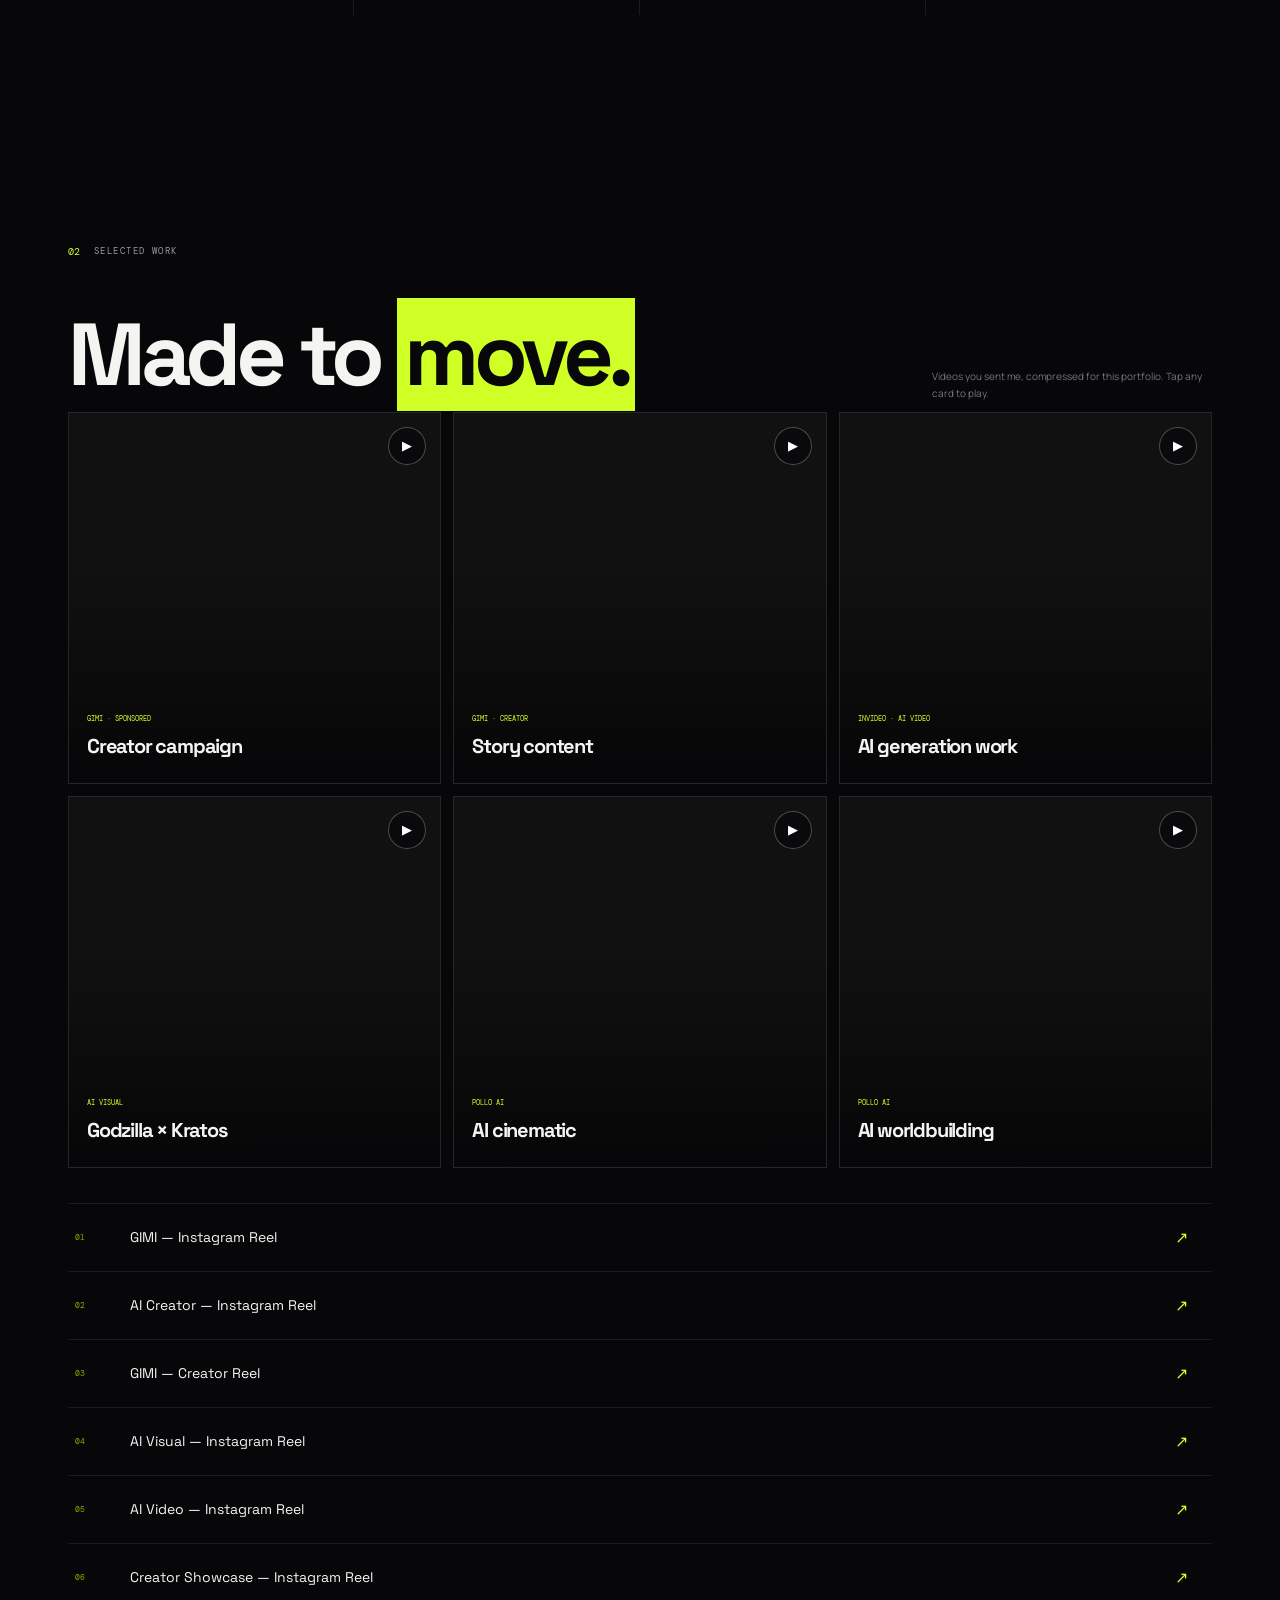
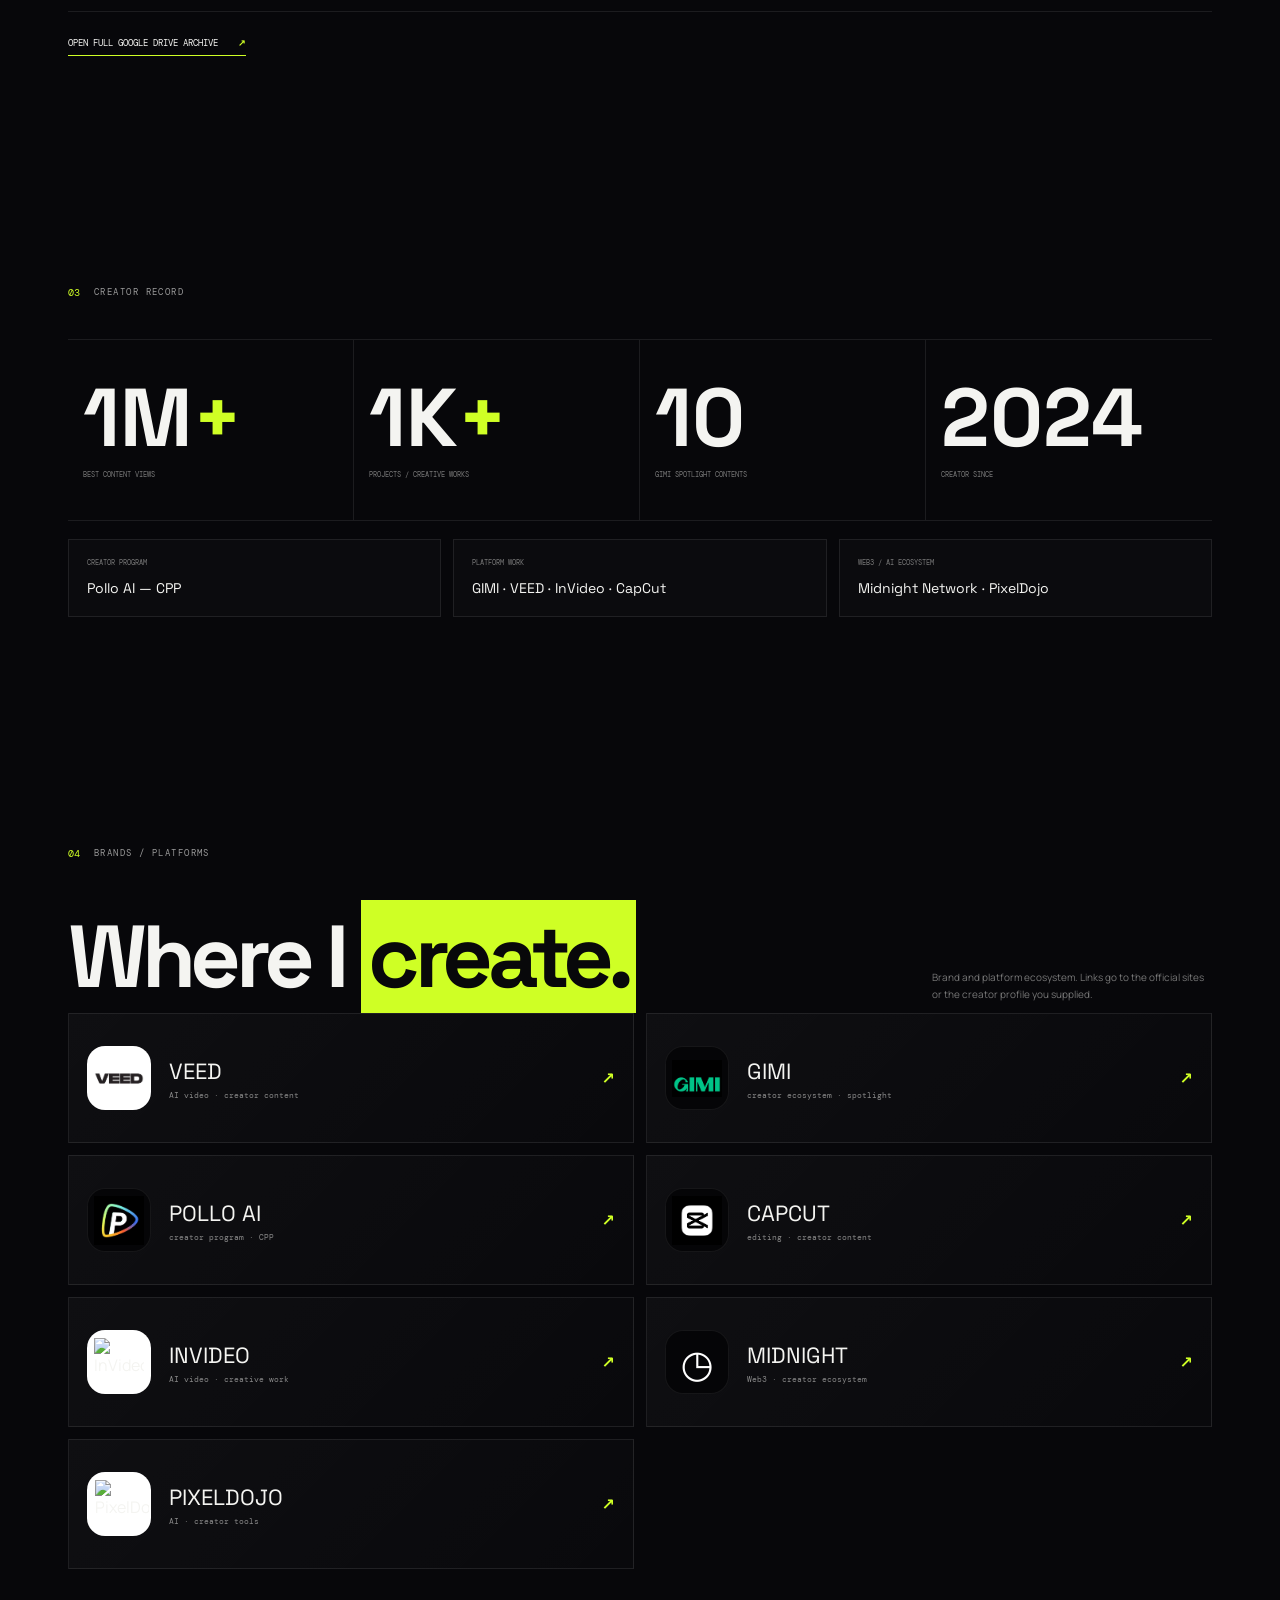
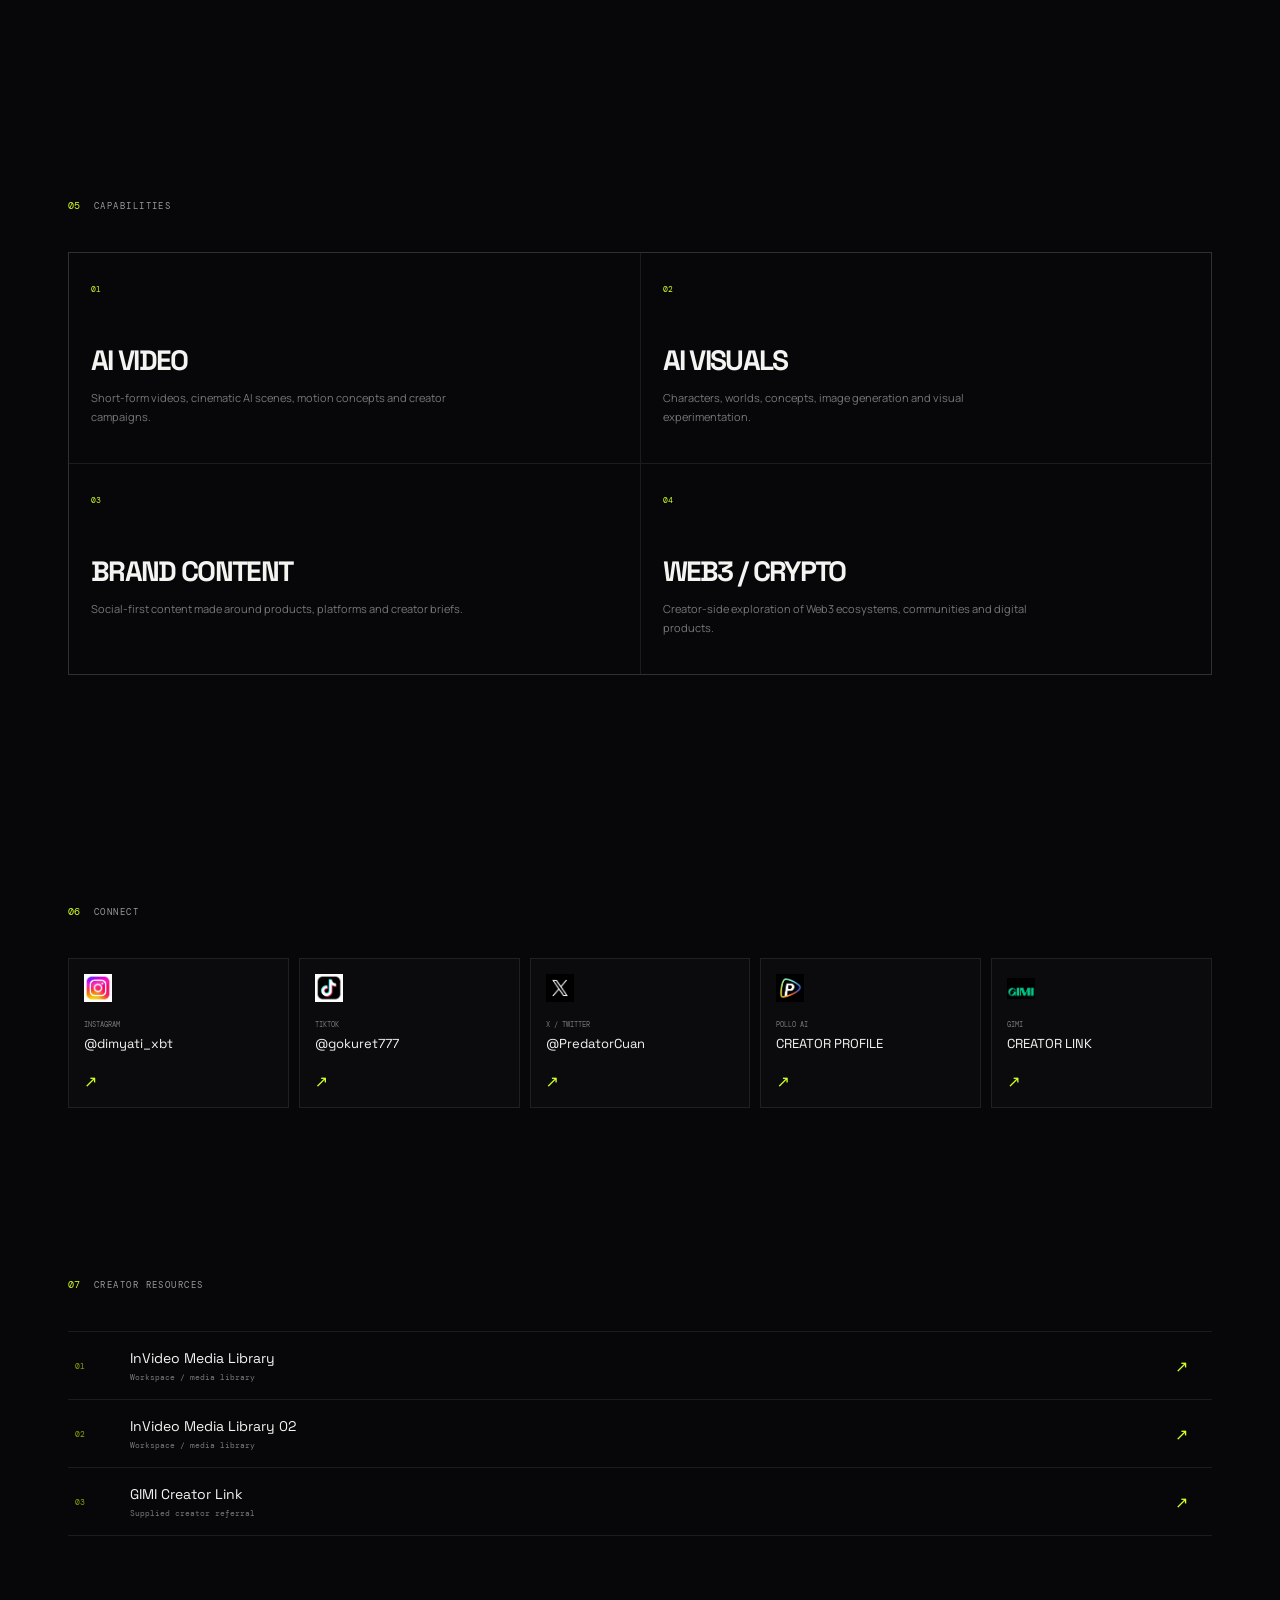
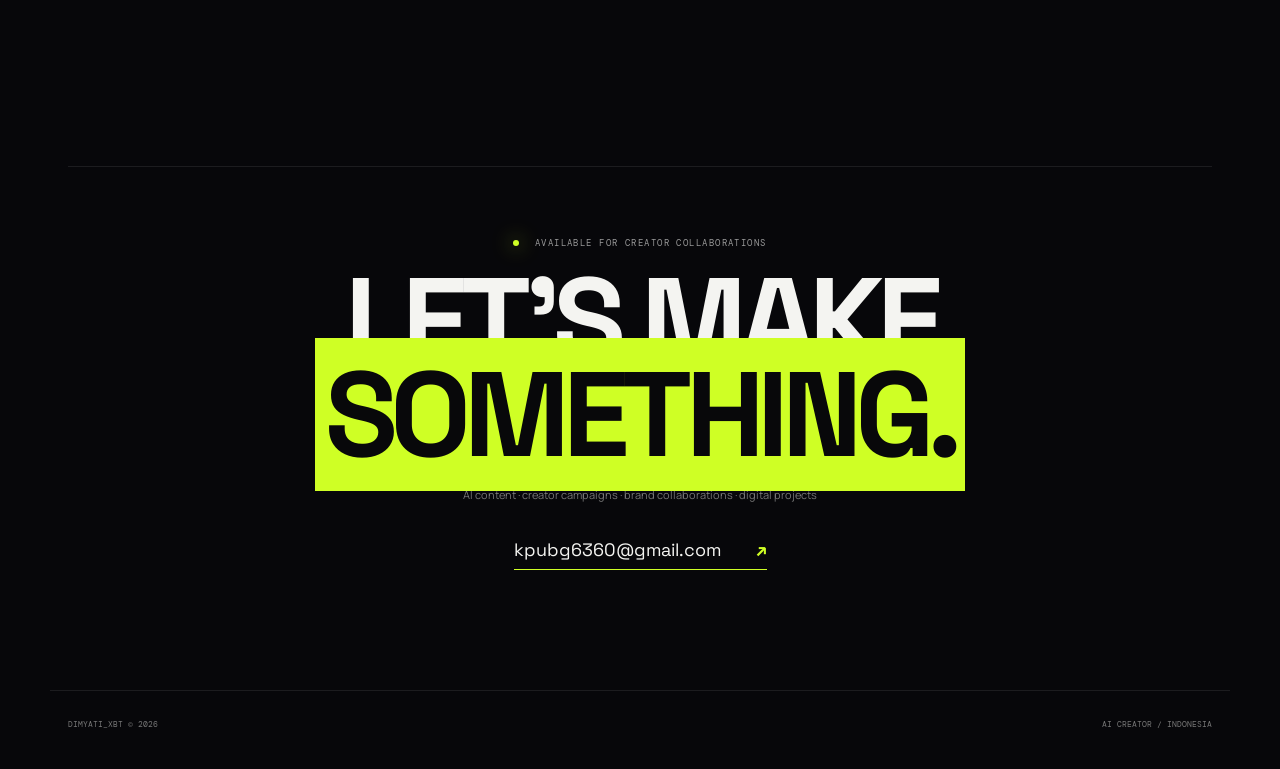
==== commit 1f3df652: "Add files via upload" ====
--- a/index.html
+++ b/index.html
@@ -1,21 +1,32 @@
-<!doctype html><html lang="en"><head><meta charset="utf-8"><meta name="viewport" content="width=device-width,initial-scale=1,viewport-fit=cover">
-<link rel="preconnect" href="https://fonts.googleapis.com"><link rel="preconnect" href="https://fonts.gstatic.com" crossorigin>
-<link href="https://fonts.googleapis.com/css2?family=DM+Mono:wght@400;500&family=Manrope:wght@400;500;600;700;800&family=Space+Grotesk:wght@400;500;600;700&display=swap" rel="stylesheet">
-<link rel="stylesheet" href="style.css"><title>DIMYATI_XBT — AI Creator</title></head><body><header><a class="logo" href="index.html">DIMYATI<span>_XBT</span></a><nav><a href="index.html">HOME</a><a href="experiment.html">EXPERIMENT</a><a href="about.html">ABOUT</a><a href="about.html#contact">CONTACT</a></nav><a class="contact" href="mailto:kpubg6360@gmail.com">LET'S WORK <b>↗</b></a></header>
-<div class="grain"></div>
-<section class="hero">
-<video id="heroVideo" class="hero-video" autoplay muted loop playsinline preload="auto"><source src="hero.mp4" type="video/mp4"></video>
-<div class="hero-cover"></div><div class="grid"></div>
-<div class="hero-content"><div class="eyebrow"><i></i> AI CREATOR / VISUAL EXPERIMENTER / INDONESIA</div>
-<h1>CREATING<br><span>WITH AI.</span></h1>
-<p>AI video, digital art, brand content & Web3 — built as visual experiments for the internet.</p>
-<div class="buttons"><a class="primary" href="experiment.html">ENTER EXPERIMENT ↗</a><a class="secondary" href="about.html">ABOUT ME</a></div></div>
-<div class="id-card"><img src="profile.webp" alt="DIMYATI_XBT"><div><b>DIMYATI_XBT</b><small>AI CREATOR · SINCE 2024</small></div></div>
-<div class="stats"><div><b>1M+</b><small>BEST VIEWS</small></div><div><b>1K+</b><small>PROJECTS</small></div><div><b>10</b><small>GIMI SPOTLIGHTS</small></div></div>
-<button id="sound" class="sound">SOUND <span>OFF</span></button>
-</section>
-<div class="marquee">AI VIDEO <b>✦</b> AI ART <b>✦</b> BRAND CONTENT <b>✦</b> WEB3 <b>✦</b> CREATIVE EXPERIMENTS <b>✦</b> AI VIDEO <b>✦</b> AI ART <b>✦</b> BRAND CONTENT <b>✦</b> WEB3</div>
-<section class="section compact"><div class="label">01 / THE IDEA</div><div class="split"><div><h2>EXPERIENCE<br><mark>THE PROCESS.</mark></h2></div><div><p class="big">AI is my medium.<br>Experimentation is the method.</p><p>Since 2024, I’ve been creating AI-driven visuals, short-form video, digital art and brand content with a focus on new tools, strong visual direction and internet-native storytelling.</p></div></div>
-<div class="facts"><div><small>FOCUS</small><b>AI VIDEO</b></div><div><small>FOCUS</small><b>AI ART</b></div><div><small>PARTNERS</small><b>GIMI / VEED / MORE</b></div><div><small>MODE</small><b>EXPERIMENT</b></div></div></section>
-<section class="section compact"><div class="label">02 / EXPLORE</div><div class="tiles two"><a href="experiment.html"><small>01 / EXPERIMENT</small><b>ENTER THE<br>EXPERIMENTS.</b><em>↗</em></a><a href="about.html"><small>02 / ABOUT</small><b>THE CREATOR<br>BEHIND IT.</b><em>↗</em></a></div></section>
-<footer>© 2026 DIMYATI_XBT <span>AI CREATOR / INDONESIA</span></footer><script src="script.js"></script></body></html>+<!doctype html><html lang="en"><head><meta charset="utf-8"><meta name="viewport" content="width=device-width,initial-scale=1"><meta name="theme-color" content="#07070a"><meta name="description" content="DIMYATI_XBT — AI Creator, AI Artist & AI Video Creator from Indonesia."><title>DIMYATI_XBT — AI CREATOR</title><link rel="preconnect" href="https://fonts.googleapis.com"><link rel="preconnect" href="https://fonts.gstatic.com" crossorigin><link href="https://fonts.googleapis.com/css2?family=DM+Mono:wght@400;500&family=Manrope:wght@400;500;600;700;800&family=Space+Grotesk:wght@500;600;700&display=swap" rel="stylesheet"><link rel="stylesheet" href="style.css"></head><body>
+<div class="loader"><div class="load-logo">DIMYATI<span>_XBT</span></div><div class="loadbar"><i></i></div></div><div class="noise"></div><div class="cursor"></div><div class="cursor-ring"></div><div class="scrollbar"></div>
+<header><a class="logo" href="#top">DIMYATI<span>_XBT</span></a><nav><a href="#work">WORK</a><a href="#about">ABOUT</a><a href="#brands">BRANDS</a><a href="#contact">CONTACT</a></nav><a class="pill" href="#contact">LET'S WORK <b>↗</b></a></header>
+<main id="top">
+<section class="hero"><video class="hero-bg" src="media/hero.mp4" autoplay muted loop playsinline></video><div class="hero-shade"></div><div class="hero-lines"></div><div class="hero-orbit o1"></div><div class="hero-orbit o2"></div>
+<div class="hero-copy reveal"><div class="eyebrow"><i></i> AI CREATOR / AI ARTIST / INDONESIA</div><h1>CREATING<br><span>WITH AI.</span></h1><p>Visual creator focused on AI video, digital art, brand content & Web3.</p><div class="actions"><a class="btn main magnetic" href="#work">VIEW WORK <b>↓</b></a><a class="btn" href="#about">ABOUT ME</a></div></div>
+<div class="profile-card tilt reveal"><div class="profile-image"><img src="profile.webp" alt="Dimyati_Xbt"></div><div class="profile-meta"><strong>DIMYATI_XBT</strong><small>CREATOR SINCE 2024</small></div><div class="card-glow"></div></div><div class="hero-stats"><span>1M+<small>BEST VIEWS</small></span><span>1K+<small>PROJECTS</small></span><span>10<small>GIMI SPOTLIGHTS</small></span></div></section>
+<section class="ticker"><div class="ticker-track"><span>AI VIDEO</span><b>✦</b><span>AI ART</span><b>✦</b><span>BRAND CONTENT</span><b>✦</b><span>WEB3</span><b>✦</b><span>AI VIDEO</span><b>✦</b><span>AI ART</span><b>✦</b><span>BRAND CONTENT</span><b>✦</b><span>WEB3</span></div></section>
+<section class="section" id="about"><div class="sectop reveal"><span>01</span><small>PROFILE</small></div><div class="about-grid"><div class="about-title reveal"><p class="mini">DIMYATI_XBT / INDONESIA</p><h2>Not just using AI.<br><em>Building with it.</em></h2></div><div class="about-copy reveal"><p class="lead">I'm Dimyati_Xbt — an AI Creator, AI Artist and AI Video Creator creating internet-native visuals since 2024.</p><p>My work sits at the intersection of generative AI, short-form video, creator platforms and Web3. I build visual concepts, campaign content and experiments designed to catch attention fast.</p><p>Alongside creative work, I explore crypto and Web3 ecosystems, giving me a broader understanding of digital communities, products and creator-driven growth.</p></div></div><div class="fact-grid reveal"><div><small>LOCATION</small><b>Indonesia</b></div><div><small>FOCUS</small><b>AI · Web3 · Crypto</b></div><div><small>EXPERIENCE</small><b>Since 2024</b></div><div><small>FOLLOWERS</small><b>500–1K Instagram</b></div></div></section>
+<section class="section work" id="work"><div class="sectop reveal"><span>02</span><small>SELECTED WORK</small></div><div class="section-head reveal"><h2>Made to <em>move.</em></h2><p>Videos you sent me, compressed for this portfolio. Tap any card to play.</p></div><div class="media-grid">
+<article class="media-card tilt reveal"><video src="media/gimi-hoodie.mp4" muted loop playsinline preload="metadata"></video><div class="media-info"><span>GIMI · SPONSORED</span><h3>Creator campaign</h3></div><button class="play">▶</button></article>
+<article class="media-card tilt reveal"><video src="media/gimi-dinner.mp4" muted loop playsinline preload="metadata"></video><div class="media-info"><span>GIMI · CREATOR</span><h3>Story content</h3></div><button class="play">▶</button></article>
+<article class="media-card tilt reveal"><video src="media/invideo.mp4" muted loop playsinline preload="metadata"></video><div class="media-info"><span>INVIDEO · AI VIDEO</span><h3>AI generation work</h3></div><button class="play">▶</button></article>
+<article class="media-card tilt reveal"><video src="media/godzilla.mp4" muted loop playsinline preload="metadata"></video><div class="media-info"><span>AI VISUAL</span><h3>Godzilla × Kratos</h3></div><button class="play">▶</button></article>
+<article class="media-card tilt reveal"><video src="media/pollo-rocket.mp4" muted loop playsinline preload="metadata"></video><div class="media-info"><span>POLLO AI</span><h3>AI cinematic</h3></div><button class="play">▶</button></article>
+<article class="media-card tilt reveal"><video src="media/pollo-ice.mp4" muted loop playsinline preload="metadata"></video><div class="media-info"><span>POLLO AI</span><h3>AI worldbuilding</h3></div><button class="play">▶</button></article>
+</div><div class="external-work reveal"><a href="https://www.instagram.com/reel/DcAc6IBJG1h/" target="_blank"><span>01</span><b>GIMI — Instagram Reel</b><i>↗</i></a><a href="https://www.instagram.com/reel/Db-TjmyJKpI/" target="_blank"><span>02</span><b>AI Creator — Instagram Reel</b><i>↗</i></a><a href="https://www.instagram.com/reel/Db4KRGkTrYI/" target="_blank"><span>03</span><b>GIMI — Creator Reel</b><i>↗</i></a><a href="https://www.instagram.com/reel/Dbzvg7rp00s/" target="_blank"><span>04</span><b>AI Visual — Instagram Reel</b><i>↗</i></a><a href="https://www.instagram.com/reel/DbfemI7JxS9/" target="_blank"><span>05</span><b>AI Video — Instagram Reel</b><i>↗</i></a><a href="https://www.instagram.com/reel/DbJ7ZbDzXWu/" target="_blank"><span>06</span><b>Creator Showcase — Instagram Reel</b><i>↗</i></a></div><a class="archive reveal" href="https://drive.google.com/drive/folders/1tmva_cP-qRkbdmeNe4z4xVnF5t1r1dKD" target="_blank">OPEN FULL GOOGLE DRIVE ARCHIVE <b>↗</b></a></section>
+<section class="section metrics"><div class="sectop reveal"><span>03</span><small>CREATOR RECORD</small></div><div class="metric-grid"><div class="metric tilt reveal"><strong>1M<span>+</span></strong><small>BEST CONTENT VIEWS</small></div><div class="metric tilt reveal"><strong>1K<span>+</span></strong><small>PROJECTS / CREATIVE WORKS</small></div><div class="metric tilt reveal"><strong>10</strong><small>GIMI SPOTLIGHT CONTENTS</small></div><div class="metric tilt reveal"><strong>2024</strong><small>CREATOR SINCE</small></div></div><div class="achievement reveal"><div><small>CREATOR PROGRAM</small><b>Pollo AI — CPP</b></div><div><small>PLATFORM WORK</small><b>GIMI · VEED · InVideo · CapCut</b></div><div><small>WEB3 / AI ECOSYSTEM</small><b>Midnight Network · PixelDojo</b></div></div></section>
+<section class="section" id="brands"><div class="sectop reveal"><span>04</span><small>BRANDS / PLATFORMS</small></div><div class="section-head reveal"><h2>Where I <em>create.</em></h2><p>Brand and platform ecosystem. Links go to the official sites or the creator profile you supplied.</p></div><div class="brand-grid">
+<a class="brand-card tilt reveal" href="https://www.veed.io" target="_blank"><div class="brand-logo light"><img src="veed.webp" alt="VEED"></div><div><strong>VEED</strong><small>AI video · creator content</small></div><b>↗</b></a>
+<a class="brand-card tilt reveal" href="https://www.gimi.co" target="_blank"><div class="brand-logo"><img src="gimi.webp" alt="GIMI"></div><div><strong>GIMI</strong><small>creator ecosystem · spotlight</small></div><b>↗</b></a>
+<a class="brand-card tilt reveal" href="https://pollo.ai/profile/pubgkorea109983" target="_blank"><div class="brand-logo"><img src="pollo.webp" alt="Pollo AI"></div><div><strong>POLLO AI</strong><small>creator program · CPP</small></div><b>↗</b></a>
+<a class="brand-card tilt reveal" href="https://www.capcut.com" target="_blank"><div class="brand-logo"><img src="capcut.webp" alt="CapCut"></div><div><strong>CAPCUT</strong><small>editing · creator content</small></div><b>↗</b></a>
+<a class="brand-card tilt reveal" href="https://invideo.io" target="_blank"><div class="brand-logo remote"><img src="https://invideo.io/favicon.ico" alt="InVideo"></div><div><strong>INVIDEO</strong><small>AI video · creative work</small></div><b>↗</b></a>
+<a class="brand-card tilt reveal" href="https://midnight.network/brand-hub" target="_blank"><div class="brand-logo midnight"><span>◷</span></div><div><strong>MIDNIGHT</strong><small>Web3 · creator ecosystem</small></div><b>↗</b></a>
+<a class="brand-card tilt reveal" href="https://pixeldojo.ai" target="_blank"><div class="brand-logo remote"><img src="https://pixeldojo.ai/favicon.ico" alt="PixelDojo"></div><div><strong>PIXELDOJO</strong><small>AI · creator tools</small></div><b>↗</b></a>
+</div></section>
+<section class="section capabilities"><div class="sectop reveal"><span>05</span><small>CAPABILITIES</small></div><div class="cap-grid"><div class="cap reveal"><span>01</span><h3>AI VIDEO</h3><p>Short-form videos, cinematic AI scenes, motion concepts and creator campaigns.</p></div><div class="cap reveal"><span>02</span><h3>AI VISUALS</h3><p>Characters, worlds, concepts, image generation and visual experimentation.</p></div><div class="cap reveal"><span>03</span><h3>BRAND CONTENT</h3><p>Social-first content made around products, platforms and creator briefs.</p></div><div class="cap reveal"><span>04</span><h3>WEB3 / CRYPTO</h3><p>Creator-side exploration of Web3 ecosystems, communities and digital products.</p></div></div></section>
+<section class="section socials"><div class="sectop reveal"><span>06</span><small>CONNECT</small></div><div class="social-grid"><a class="social tilt reveal" href="https://www.instagram.com/dimyati_xbt" target="_blank"><img src="instagram.webp"><div><small>INSTAGRAM</small><b>@dimyati_xbt</b></div><span>↗</span></a><a class="social tilt reveal" href="https://www.tiktok.com/@gokuret777" target="_blank"><img src="tiktok.webp"><div><small>TIKTOK</small><b>@gokuret777</b></div><span>↗</span></a><a class="social tilt reveal" href="https://x.com/PredatorCuan" target="_blank"><img src="x.webp"><div><small>X / TWITTER</small><b>@PredatorCuan</b></div><span>↗</span></a><a class="social tilt reveal" href="https://pollo.ai/profile/pubgkorea109983" target="_blank"><img src="pollo.webp"><div><small>POLLO AI</small><b>CREATOR PROFILE</b></div><span>↗</span></a><a class="social tilt reveal" href="https://app.gimi.co/en/sign-up?code=RI-RFS6XE6YV4DF" target="_blank"><img src="gimi.webp"><div><small>GIMI</small><b>CREATOR LINK</b></div><span>↗</span></a></div></section>
+<section class="section resources"><div class="sectop reveal"><span>07</span><small>CREATOR RESOURCES</small></div><div class="resource-list"><a class="resource reveal" href="https://ai.invideo.io/workspace/f2656992-e799-4257-9057-be5a23be8bcf/media-library" target="_blank"><span>01</span><div><b>InVideo Media Library</b><small>Workspace / media library</small></div><i>↗</i></a><a class="resource reveal" href="https://ai.invideo.io/workspace/57402c30-e2e7-4885-9007-f8971b5e12df/media-library" target="_blank"><span>02</span><div><b>InVideo Media Library 02</b><small>Workspace / media library</small></div><i>↗</i></a><a class="resource reveal" href="https://app.gimi.co/en/sign-up?code=RI-RFS6XE6YV4DF" target="_blank"><span>03</span><div><b>GIMI Creator Link</b><small>Supplied creator referral</small></div><i>↗</i></a></div></section>
+<section class="contact section" id="contact"><div class="contact-card reveal"><div class="eyebrow"><i></i> AVAILABLE FOR CREATOR COLLABORATIONS</div><h2>LET'S MAKE<br><em>SOMETHING.</em></h2><p>AI content · creator campaigns · brand collaborations · digital projects</p><a class="email magnetic" href="mailto:kpubg6360@gmail.com">kpubg6360@gmail.com <b>↗</b></a></div></section>
+</main><footer><span>DIMYATI<span>_XBT</span> © 2026</span><span>AI CREATOR / INDONESIA</span></footer><script src="script.js"></script></body></html>
--- a/style.css
+++ b/style.css
@@ -1,3 +1 @@
-*{box-sizing:border-box}html,body{margin:0;width:100%;min-width:0;background:#050506;color:#f5f5f0;font-family:Manrope,Arial,sans-serif;overflow-x:hidden}body{font-size:14px}.grain{position:fixed;inset:0;pointer-events:none;z-index:50;opacity:.022;background-image:url("data:image/svg+xml,%3Csvg xmlns='http://www.w3.org/2000/svg' width='160' height='160'%3E%3Cfilter id='n'%3E%3CfeTurbulence baseFrequency='.9' numOctaves='3'/%3E%3C/filter%3E%3Crect width='100%25' height='100%25' filter='url(%23n)'/%3E%3C/svg%3E")}a{text-decoration:none;color:inherit}header{position:fixed;z-index:100;top:0;left:0;right:0;height:68px;padding:0 clamp(14px,3vw,36px);display:flex;align-items:center;justify-content:space-between;background:#050506d9;border-bottom:1px solid #fff10;backdrop-filter:blur(18px)}.logo{font:700 15px "Space Grotesk";letter-spacing:.08em}.logo span,h1 span{color:#cfff25}nav{display:flex;gap:22px}nav a{font:8px "DM Mono";color:#888}nav a:hover{color:#cfff25}.contact{font:8px "DM Mono";padding:11px 14px;border:1px solid #fff2;border-radius:99px}.contact b{color:#cfff25;margin-left:9px}.hero{position:relative;width:100%;height:min(880px,100svh);min-height:650px;overflow:hidden;display:flex;align-items:center;padding:90px clamp(18px,6vw,90px)}.hero-video{position:absolute;inset:0;width:100%;height:100%;object-fit:cover;filter:brightness(1.18) saturate(1.08)}.hero-cover{position:absolute;inset:0;background:linear-gradient(90deg,#050506ec 0%,#0505069c 50%,#05050628),linear-gradient(0deg,#050506 0%,transparent 30%,#05050655)}.grid{position:absolute;inset:0;background:linear-gradient(#fff06 1px,transparent 1px),linear-gradient(90deg,#fff06 1px,transparent 1px);background-size:90px 90px;mask-image:linear-gradient(to bottom,black,transparent 80%)}.hero-content{position:relative;z-index:4;width:min(720px,100%)}.eyebrow{font:9px "DM Mono";letter-spacing:.14em;color:#aaa}.eyebrow i{display:inline-block;width:6px;height:6px;border-radius:50%;background:#cfff25;margin-right:9px;box-shadow:0 0 15px #cfff25}h1{font:700 clamp(62px,10vw,128px)/.78 "Space Grotesk";letter-spacing:-.07em;margin:24px 0}h1 span{background:linear-gradient(90deg,#cfff25,#f4f4ef);-webkit-background-clip:text;background-clip:text;color:transparent}.hero-content>p,.page-title>p{max-width:540px;color:#aaa;line-height:1.75;font-size:12px}.buttons{display:flex;gap:10px;margin-top:28px}.primary,.secondary{font:8px "DM Mono";padding:13px 16px;border-radius:99px}.primary{background:#cfff25;color:#050506}.secondary{border:1px solid #fff2}.id-card{position:absolute;z-index:5;right:clamp(18px,8vw,100px);bottom:18%;width:205px;padding:8px;background:#fff09;border:1px solid #fff2;backdrop-filter:blur(12px);box-shadow:0 25px 70px #0008}.id-card img{display:block;width:100%;height:255px;object-fit:cover}.id-card div{display:flex;justify-content:space-between;padding:10px 2px 3px}.id-card b,.id-card small{font:7px "DM Mono"}.id-card small{color:#777;text-align:right}.stats{position:absolute;z-index:5;left:clamp(18px,6vw,90px);bottom:24px;display:flex;gap:35px}.stats b{font:700 24px "Space Grotesk"}.stats small{display:block;font:7px "DM Mono";color:#777;margin-top:5px}.sound{position:absolute;z-index:8;right:20px;top:85px;background:#050506b5;color:#ddd;border:1px solid #fff2;border-radius:99px;padding:9px 12px;font:8px "DM Mono"}.sound span{color:#cfff25}.marquee{white-space:nowrap;overflow:hidden;border-top:1px solid #fff12;border-bottom:1px solid #fff12;padding:14px 0;font:8px "DM Mono";letter-spacing:.1em}.marquee b{color:#cfff25;margin:0 14px}.section{width:100%;max-width:1180px;margin:0 auto}.compact{padding:75px clamp(18px,4vw,55px)}.label{font:8px "DM Mono";letter-spacing:.12em;color:#cfff25;margin-bottom:30px}.split{display:grid;grid-template-columns:1.15fr .85fr;gap:70px}.split h2,.about h2{font:600 clamp(48px,7vw,88px)/.84 "Space Grotesk";letter-spacing:-.07em;margin:0}.split mark,.about mark{background:#cfff25;color:#050506;padding:0 4px}.big{font:20px/1.45 "Space Grotesk";color:#eee}.split p:not(.big),.about p:not(.big){color:#888;line-height:1.8;font-size:12px}.facts,.metrics{display:grid;grid-template-columns:repeat(4,1fr);border-top:1px solid #fff12;border-bottom:1px solid #fff12;margin-top:55px}.facts>div,.metrics>div{padding:20px 14px;border-right:1px solid #fff12}.facts>div:last-child,.metrics>div:last-child{border:0}.facts small,.metrics small{display:block;font:7px "DM Mono";color:#666;margin-bottom:8px}.facts b{font:11px "Space Grotesk"}.tiles{display:grid;grid-template-columns:repeat(3,1fr);gap:10px}.tiles a{min-height:220px;border:1px solid #fff13;background:#fff04;padding:18px;position:relative;transition:.3s}.tiles a:hover{border-color:#cfff2555;transform:translateY(-4px)}.tiles small{font:7px "DM Mono";color:#cfff25}.tiles b{display:block;position:absolute;left:18px;bottom:18px;font:600 25px/1 "Space Grotesk";letter-spacing:-.05em}.tiles em{position:absolute;right:18px;bottom:18px;color:#cfff25;font-style:normal}footer{max-width:1180px;margin:auto;border-top:1px solid #fff12;padding:28px 18px 40px;display:flex;justify-content:space-between;color:#666;font:8px "DM Mono"}.page-title{max-width:1180px;margin:auto;padding:140px clamp(18px,4vw,55px) 55px;border-bottom:1px solid #fff12}.page-title h1{margin:24px 0}.video-wall{max-width:1180px;margin:auto;padding:35px clamp(12px,4vw,55px) 90px}.wall-head{display:flex;justify-content:space-between;margin-bottom:18px;font:8px "DM Mono";color:#777}.video-grid{display:grid;grid-template-columns:repeat(4,minmax(0,1fr));gap:12px}.reel-card{min-width:0;background:#0b0b0d;border:1px solid #fff13;border-radius:16px;overflow:hidden;box-shadow:0 18px 50px #0008;transform:translateZ(0);transition:.35s}.reel-card:nth-child(3n){transform:translateY(8px)}.reel-card:nth-child(4n){transform:translateY(-6px)}.reel-card:hover{transform:translateY(-8px) rotateX(2deg) rotateY(-2deg);border-color:#cfff2555}.card-top{height:34px;padding:0 11px;display:flex;align-items:center;justify-content:space-between;border-bottom:1px solid #fff10;font:7px "DM Mono";color:#777}.card-top b{color:#cfff25}.embed{position:relative;width:100%;aspect-ratio:9/16;background:#09090b;overflow:hidden}.ig-embed iframe{position:absolute;inset:0;width:100%;height:100%;border:0}.tt-embed iframe{position:absolute;inset:0;width:100%;height:100%;border:0}.tt-loading{height:100%;display:grid;place-items:center;color:#555;font:7px "DM Mono"}.x-embed{aspect-ratio:9/16;display:flex;align-items:center;justify-content:center;overflow:hidden}.x-embed blockquote{margin:0!important;transform:scale(.75);transform-origin:center}.work-grid{display:grid;grid-template-columns:repeat(3,1fr);gap:12px}.work-grid article{position:relative;height:420px;overflow:hidden;border:1px solid #fff13;background:#111}.work-grid video{width:100%;height:100%;object-fit:cover;display:block;filter:brightness(1.08)}.work-grid article:after{content:"";position:absolute;inset:0;background:linear-gradient(0deg,#050506e8,transparent 60%)}.work-grid span,.work-grid b{position:absolute;z-index:2;left:15px;font:7px "DM Mono"}.work-grid span{bottom:40px;color:#cfff25}.work-grid b{bottom:17px;font:600 17px "Space Grotesk"}.brand-grid{display:grid;grid-template-columns:repeat(2,1fr);gap:10px}.brand-grid a{min-height:90px;border:1px solid #fff13;padding:14px;display:grid;grid-template-columns:44px 1fr 120px 20px;gap:12px;align-items:center}.brand-grid img,.social-grid img{width:34px;height:34px;object-fit:contain;background:#fff;border-radius:9px;padding:6px}.brand-grid b{font:17px "Space Grotesk"}.brand-grid span{font:7px "DM Mono";color:#777}.about{display:grid;grid-template-columns:310px 1fr;gap:65px}.about>img{width:100%;border:1px solid #fff13}.metrics b{font:700 clamp(36px,5vw,68px) "Space Grotesk"}.social-grid{display:grid;grid-template-columns:repeat(5,1fr);gap:10px}.social-grid a{min-height:120px;border:1px solid #fff13;padding:13px;display:flex;flex-direction:column;justify-content:space-between}.social-grid b{font:13px "Space Grotesk"}.social-grid span{color:#cfff25}@media(max-width:900px){nav{display:none}.hero{height:760px;min-height:0;padding:110px 18px 70px}.hero-video{object-position:center}.id-card{width:155px;right:18px;bottom:15%}.id-card img{height:195px}.stats{gap:20px}.stats b{font-size:19px}.split{gap:30px}.video-grid{grid-template-columns:repeat(3,minmax(0,1fr))}.work-grid{grid-template-columns:repeat(2,1fr)}.social-grid{grid-template-columns:repeat(3,1fr)}}@media(max-width:600px){header{height:60px}.contact{padding:9px 11px}.hero{height:700px;padding:95px 16px 60px}.hero-content{max-width:100%}h1{font-size:58px}.hero-content>p{font-size:10px;max-width:300px}.id-card{width:125px;bottom:18%;right:12px}.id-card img{height:155px}.id-card div{display:block}.id-card small{display:block;text-align:left;margin-top:4px}.stats{left:16px;bottom:17px;gap:16px}.stats b{font-size:16px}.stats small{font-size:6px}.sound{top:73px;right:12px}.compact{padding:60px 16px}.split{grid-template-columns:1fr;gap:28px}.split h2,.about h2{font-size:48px}.facts,.metrics{grid-template-columns:1fr 1fr}.facts>div:nth-child(2),.metrics>div:nth-child(2){border-right:0}.facts>div:nth-child(3),.facts>div:nth-child(4),.metrics>div:nth-child(3),.metrics>div:nth-child(4){border-top:1px solid #fff12}.tiles{grid-template-columns:1fr}.tiles a{min-height:170px}.page-title{padding:115px 16px 40px}.page-title h1{font-size:56px}.page-title>p{font-size:10px}.video-wall{padding:22px 10px 70px}.video-grid{grid-template-columns:repeat(2,minmax(0,1fr));gap:8px}.reel-card{border-radius:11px}.card-top{height:28px;padding:0 8px;font-size:6px}.work-grid{grid-template-columns:1fr}.work-grid article{height:480px}.brand-grid{grid-template-columns:1fr}.brand-grid a{grid-template-columns:38px 1fr 80px 15px}.brand-grid b{font-size:15px}.about{grid-template-columns:1fr;gap:30px}.about>img{max-width:310px}.social-grid{grid-template-columns:repeat(2,1fr)}footer{font-size:6px}.wall-head{font-size:6px}}
-/* V3 motion + compact video wall */
-html{scroll-behavior:smooth}body{background:#050506;color:#f4f4ef;overflow-x:hidden}.grain{position:fixed;inset:0;pointer-events:none;z-index:50;opacity:.035;background-image:url("data:image/svg+xml,%3Csvg viewBox='0 0 180 180' xmlns='http://www.w3.org/2000/svg'%3E%3Cfilter id='n'%3E%3CfeTurbulence type='fractalNoise' baseFrequency='.85' numOctaves='4' stitchTiles='stitch'/%3E%3C/filter%3E%3Crect width='100%25' height='100%25' filter='url(%23n)' opacity='.5'/%3E%3C/svg%3E")}.hero-video{animation:heroFloat 14s ease-in-out infinite alternate;will-change:transform,filter}.hero-cover{animation:coverPulse 9s ease-in-out infinite alternate}.grid{animation:gridDrift 18s linear infinite alternate}.hero-content{animation:heroIn .9s cubic-bezier(.2,.8,.2,1) both}.id-card{animation:cardFloat 6s ease-in-out infinite}.marquee{animation:marqueeGlow 5s ease-in-out infinite alternate}.tiles a,.reel-card,.brand-item{animation:riseIn .8s both}.tiles a:nth-child(2),.reel-card:nth-child(2n){animation-delay:.08s}.reel-card{position:relative;transform-style:preserve-3d;box-shadow:0 20px 60px #000b,0 1px 0 #fff08 inset}.reel-card:hover{transform:translateY(-8px) perspective(900px) rotateX(1.5deg) rotateY(-1.5deg) scale(1.01)}.video-grid{align-items:start}.embed{background:#09090b}.ig-embed,.tt-embed,.x-embed{aspect-ratio:9/16}.ig-embed iframe{transform:scale(1.13);transform-origin:center center;width:100%;height:100%}.tt-embed{overflow:hidden;display:flex;justify-content:center;align-items:center}.tt-embed blockquote{transform:scale(.72);transform-origin:center;width:140%!important;min-width:0!important;margin:0!important}.x-embed{overflow:hidden}.x-embed blockquote{transform:scale(.68);transform-origin:center;width:145%!important}.card-index{position:absolute;z-index:8;top:8px;left:9px;background:#050506d9;border:1px solid #fff2;border-radius:99px;padding:5px 7px;font:7px "DM Mono";color:#cfff25;backdrop-filter:blur(10px);pointer-events:none}.two{grid-template-columns:repeat(2,1fr)}.brand-grid.clean{grid-template-columns:repeat(3,1fr)}.brand-item{min-height:105px;border:1px solid #fff13;padding:15px;display:grid;grid-template-columns:42px 1fr;grid-template-rows:1fr auto;gap:2px 12px;background:linear-gradient(145deg,#0d0d0f,#09090b);border-radius:12px}.brand-item b{align-self:center;font:600 17px "Space Grotesk"}.brand-item small{grid-column:1/-1;color:#777;font:7px "DM Mono";letter-spacing:.08em}.brand-mark{width:38px;height:38px;border-radius:10px;display:grid;place-items:center;font:800 18px "Space Grotesk";color:#050506;background:#f4f4ef}.brand-mark.veed{background:#63ff28}.brand-mark.gimi{background:#20d6b1;color:#07100e}.brand-mark.pollo{background:#fff}.brand-mark.capcut{background:#fff}.brand-mark.invideo{background:#a7ff00}.brand-mark.midjourney{background:#e9e9e9}.contact-panel{border-top:1px solid #fff12}.contact-panel h2{font:600 clamp(48px,7vw,88px)/.84 "Space Grotesk";letter-spacing:-.07em;margin:0 0 22px}.contact-panel mark{background:#cfff25;color:#050506;padding:0 4px}.contact-panel p{max-width:500px;color:#888;line-height:1.8;font-size:12px;margin-bottom:24px}.active{color:#cfff25!important}@keyframes heroFloat{from{transform:scale(1.03) translate3d(-1%,0,0);filter:brightness(1.12) saturate(1.06)}to{transform:scale(1.09) translate3d(1%, -1%,0);filter:brightness(1.26) saturate(1.13)}}@keyframes coverPulse{from{opacity:.94}to{opacity:.78}}@keyframes gridDrift{from{transform:translate3d(0,0,0)}to{transform:translate3d(30px,18px,0)}}@keyframes heroIn{from{opacity:0;transform:translateY(28px)}to{opacity:1;transform:none}}@keyframes cardFloat{0%,100%{transform:translateY(0) rotate(.2deg)}50%{transform:translateY(-8px) rotate(-.2deg)}}@keyframes marqueeGlow{from{letter-spacing:.1em}to{letter-spacing:.14em}}@keyframes riseIn{from{opacity:0;transform:translateY(18px)}to{opacity:1;transform:none}}@media(max-width:900px){.brand-grid.clean{grid-template-columns:repeat(2,1fr)}}@media(max-width:600px){.two{grid-template-columns:1fr}.brand-grid.clean{grid-template-columns:repeat(2,1fr)}.video-grid{grid-template-columns:repeat(2,minmax(0,1fr))}.ig-embed iframe{transform:scale(1.08)}.tt-embed blockquote{transform:scale(.58)}.x-embed blockquote{transform:scale(.55)}.card-index{top:6px;left:6px;font-size:6px}.hero-video{animation-duration:18s}.hero-cover{background:linear-gradient(90deg,#050506b8 0%,#05050655 58%,#05050615),linear-gradient(0deg,#050506 0%,transparent 38%,#05050625)}}
+:root{--bg:#07070a;--panel:#101015;--ink:#f4f4f1;--muted:#8e8e98;--line:#ffffff16;--lime:#cfff25;--violet:#8a6cff;--cyan:#43d9ff;--max:1180px}*{box-sizing:border-box}html{scroll-behavior:smooth}body{margin:0;background:var(--bg);color:var(--ink);font-family:Manrope,system-ui;overflow-x:hidden;cursor:none}a{color:inherit;text-decoration:none}.noise{position:fixed;inset:0;pointer-events:none;z-index:90;opacity:.035;background-image:url("data:image/svg+xml,%3Csvg viewBox='0 0 160 160' xmlns='http://www.w3.org/2000/svg'%3E%3Cfilter id='n'%3E%3CfeTurbulence type='fractalNoise' baseFrequency='.9' numOctaves='4' stitchTiles='stitch'/%3E%3C/filter%3E%3Crect width='100%25' height='100%25' filter='url(%23n)'/%3E%3C/svg%3E")}.loader{position:fixed;inset:0;background:#07070a;z-index:200;display:grid;place-items:center;transition:.7s}.loader.hide{opacity:0;visibility:hidden}.load-logo{font:700 18px "Space Grotesk";letter-spacing:.1em}.load-logo span,.logo span{color:var(--lime)}.loadbar{position:absolute;bottom:15%;width:190px;height:2px;background:#222}.loadbar i{display:block;height:100%;background:var(--lime);width:0;animation:load 1.25s forwards}@keyframes load{to{width:100%}}.cursor,.cursor-ring{position:fixed;pointer-events:none;z-index:110;transform:translate(-50%,-50%);border-radius:50%}.cursor{width:5px;height:5px;background:white}.cursor-ring{width:28px;height:28px;border:1px solid #fff8;transition:.2s}.hover .cursor-ring{width:55px;height:55px;border-color:var(--lime)}.scrollbar{position:fixed;top:0;left:0;height:2px;width:0;background:linear-gradient(90deg,var(--lime),var(--cyan),var(--violet));z-index:150}header{position:fixed;top:0;left:0;right:0;height:74px;z-index:80;padding:0 max(18px,calc((100vw - var(--max))/2));display:flex;align-items:center;justify-content:space-between;background:#07070acc;backdrop-filter:blur(16px);border-bottom:1px solid var(--line)}.logo{font:700 15px "Space Grotesk";letter-spacing:.08em}nav{display:flex;gap:28px}nav a{font:9px "DM Mono";color:#aaa;transition:.25s}nav a:hover{color:var(--lime)}.pill{font:9px "DM Mono";border:1px solid #fff2;border-radius:99px;padding:11px 14px;color:#ddd}.pill b{color:var(--lime);margin-left:10px}.hero{height:100svh;min-height:700px;position:relative;max-width:var(--max);margin:auto;display:flex;align-items:center;padding:0 18px;overflow:hidden}.hero-bg{position:absolute;inset:0;width:100%;height:100%;object-fit:cover;opacity:.62;filter:saturate(.85) contrast(1.15)}.hero-shade{position:absolute;inset:0;background:radial-gradient(circle at 72% 48%,#a58cff18,transparent 28%),linear-gradient(90deg,#07070af5 0%,#07070a9d 48%,#07070a25 100%),linear-gradient(0deg,#07070a 0%,transparent 35%,#07070a88 100%)}.hero-lines{position:absolute;inset:0;background:linear-gradient(#ffffff08 1px,transparent 1px),linear-gradient(90deg,#ffffff08 1px,transparent 1px);background-size:90px 90px;mask-image:linear-gradient(to bottom,black,transparent)}.hero-orbit{position:absolute;border:1px solid #ffffff10;border-radius:50%;transform:rotate(-22deg);animation:spin 18s linear infinite}.o1{width:580px;height:250px;right:-60px;top:28%}.o2{width:440px;height:180px;right:40px;top:33%;animation-duration:13s;animation-direction:reverse}@keyframes spin{to{transform:rotate(338deg)}}.hero-copy{position:relative;z-index:4;max-width:690px}.eyebrow,.sectop small{font:9px "DM Mono";letter-spacing:.16em;color:#999}.eyebrow i{display:inline-block;width:6px;height:6px;background:var(--lime);border-radius:50%;margin-right:9px;box-shadow:0 0 20px var(--lime)}h1,h2,h3{font-family:"Space Grotesk";letter-spacing:-.06em}h1{font-size:clamp(70px,11vw,135px);line-height:.76;margin:24px 0}h1 span{color:transparent;-webkit-text-stroke:1px #fff;background:linear-gradient(90deg,var(--lime),#fff);-webkit-background-clip:text;background-clip:text} .hero-copy>p{color:#aaa;font-size:13px;max-width:500px;line-height:1.7}.actions{display:flex;gap:10px;margin-top:30px}.btn{display:inline-flex;align-items:center;border:1px solid #fff2;border-radius:99px;padding:13px 17px;font:9px "DM Mono";transition:.3s}.btn.main{background:var(--lime);color:#08080a;border-color:var(--lime)}.btn.main b{margin-left:22px}.btn:hover{transform:translateY(-3px);border-color:#fff5}.profile-card{position:absolute;z-index:5;right:7%;bottom:14%;width:235px;padding:10px;background:#ffffff0b;border:1px solid #fff2;backdrop-filter:blur(15px);box-shadow:0 35px 100px #0008;transform-style:preserve-3d}.profile-image{height:295px;overflow:hidden;background:#111}.profile-image img{width:100%;height:100%;object-fit:cover;transition:.5s}.profile-card:hover .profile-image img{transform:scale(1.04)}.profile-meta{display:flex;justify-content:space-between;gap:10px;padding:12px 2px 2px;font:8px "DM Mono"}.profile-meta small{color:#888;text-align:right}.card-glow{position:absolute;inset:-2px;background:linear-gradient(135deg,#cfff2518,transparent 40%,#7d65ff1b);z-index:-1;filter:blur(20px)}.hero-stats{position:absolute;bottom:28px;left:18px;right:18px;z-index:4;display:flex;gap:45px}.hero-stats span{font:700 23px "Space Grotesk"}.hero-stats small{display:block;font:7px "DM Mono";color:#888;letter-spacing:.1em;margin-top:5px}.ticker{border-top:1px solid var(--line);border-bottom:1px solid var(--line);overflow:hidden;background:#0a0a0e}.ticker-track{display:flex;gap:26px;width:max-content;padding:16px 0;animation:marquee 22s linear infinite;font:10px "DM Mono";letter-spacing:.12em}.ticker b{color:var(--lime)}@keyframes marquee{to{transform:translateX(-50%)}}.section{max-width:var(--max);margin:auto;padding:115px 18px}.sectop{display:flex;gap:14px;align-items:center;margin-bottom:40px}.sectop span{font:10px "DM Mono";color:var(--lime)}.about-grid{display:grid;grid-template-columns:1fr 1fr;gap:80px}.mini{font:8px "DM Mono";color:#777;letter-spacing:.12em}.about-title h2,.section-head h2{font-size:clamp(52px,7vw,88px);line-height:.84;margin:20px 0}.about-title h2 em,.section-head h2 em,.contact h2 em{font-style:normal;color:#08080a;background:var(--lime);padding:0 .08em}.about-copy{padding-top:35px}.about-copy p{font-size:13px;line-height:1.9;color:#92929b;max-width:550px}.about-copy .lead{font:20px "Space Grotesk";color:#eee;line-height:1.5}.fact-grid{display:grid;grid-template-columns:repeat(4,1fr);border-top:1px solid var(--line);margin-top:65px}.fact-grid div{padding:20px 15px;border-right:1px solid var(--line)}.fact-grid div:last-child{border:0}.fact-grid small,.metric small,.achievement small{font:7px "DM Mono";color:#777;display:block;margin-bottom:9px}.fact-grid b{font:13px "Space Grotesk"}.section-head{display:flex;align-items:end;justify-content:space-between;gap:30px}.section-head p{max-width:280px;color:#777;font-size:10px;line-height:1.7}.media-grid{display:grid;grid-template-columns:repeat(3,1fr);gap:12px}.media-card{position:relative;min-height:370px;overflow:hidden;background:#111;border:1px solid var(--line);transform-style:preserve-3d;transition:.2s}.media-card video{width:100%;height:100%;min-height:370px;object-fit:cover;display:block;filter:saturate(.9);transition:.5s}.media-card:hover video{transform:scale(1.04)}.media-card:after{content:"";position:absolute;inset:0;background:linear-gradient(0deg,#050507e8,transparent 60%)}.media-info{position:absolute;left:18px;right:18px;bottom:17px;z-index:2}.media-info span{font:7px "DM Mono";color:var(--lime)}.media-info h3{font-size:20px;margin:7px 0}.play{position:absolute;right:14px;top:14px;z-index:3;width:38px;height:38px;border-radius:50%;border:1px solid #fff4;background:#07070a99;color:white;backdrop-filter:blur(10px)}.media-card.playing .play{color:var(--lime)}.external-work{border-top:1px solid var(--line);margin-top:35px}.external-work a,.resource{display:grid;grid-template-columns:55px 1fr 30px;align-items:center;border-bottom:1px solid var(--line);min-height:68px;padding:0 7px;transition:.3s}.external-work a:hover,.resource:hover{background:#fff;color:#09090b;padding-left:20px}.external-work span,.resource span{font:8px "DM Mono";color:#8ea500}.external-work b,.resource b{font:14px "Space Grotesk"}.external-work i,.resource i{font-style:normal;color:var(--lime)}.external-work a:hover i,.resource:hover i{color:#778800}.archive{display:inline-block;margin-top:25px;border-bottom:1px solid var(--lime);padding-bottom:6px;font:9px "DM Mono"}.archive b{color:var(--lime);margin-left:15px}.metric-grid{display:grid;grid-template-columns:repeat(4,1fr);border-top:1px solid var(--line);border-bottom:1px solid var(--line)}.metric{min-height:180px;padding:25px 15px;border-right:1px solid var(--line);transform-style:preserve-3d}.metric:last-child{border:0}.metric strong{font:700 clamp(48px,7vw,82px) "Space Grotesk";display:block}.metric strong span{color:var(--lime)}.achievement{display:grid;grid-template-columns:repeat(3,1fr);margin-top:18px;gap:12px}.achievement>div{border:1px solid var(--line);padding:18px;background:#ffffff04}.achievement b{font:14px "Space Grotesk"}.brand-grid{display:grid;grid-template-columns:repeat(2,1fr);gap:12px}.brand-card{min-height:130px;border:1px solid var(--line);background:linear-gradient(135deg,#ffffff08,#ffffff02);display:flex;align-items:center;gap:18px;padding:18px;transition:.3s;transform-style:preserve-3d}.brand-card:hover{background:#fff;color:#08080a}.brand-logo{width:64px;height:64px;border-radius:18px;display:grid;place-items:center;background:#050507;border:1px solid #fff1;overflow:hidden;flex:none}.brand-logo.light{background:#fff}.brand-logo img{width:80%;height:80%;object-fit:contain}.brand-logo.remote{background:#fff}.brand-logo.midnight span{font-size:38px;color:#fff}.brand-card>div:nth-child(2){display:flex;flex-direction:column;gap:5px}.brand-card strong{font:22px "Space Grotesk"}.brand-card small{font:8px "DM Mono";color:#888}.brand-card>b{margin-left:auto;color:var(--lime)}.brand-card:hover>b{color:#789000}.cap-grid{display:grid;grid-template-columns:repeat(2,1fr);gap:1px;background:var(--line);border:1px solid var(--line)}.cap{background:var(--bg);min-height:210px;padding:22px}.cap span{font:8px "DM Mono";color:var(--lime)}.cap h3{font-size:28px;margin:45px 0 10px}.cap p{font-size:11px;color:#777;line-height:1.7;max-width:390px}.social-grid{display:grid;grid-template-columns:repeat(5,1fr);gap:10px}.social{min-height:150px;border:1px solid var(--line);padding:15px;display:flex;flex-direction:column;justify-content:space-between;background:#ffffff04;transition:.3s;transform-style:preserve-3d}.social:hover{background:#fff;color:#08080a}.social img{width:28px;height:28px;object-fit:contain}.social div{display:flex;flex-direction:column;gap:6px}.social small{font:7px "DM Mono";color:#777}.social b{font:13px "Space Grotesk"}.social>span{color:var(--lime)}.resources{padding-top:55px}.resource-list{border-top:1px solid var(--line)}.resource div{display:flex;flex-direction:column;gap:5px}.resource small{font:8px "DM Mono";color:#777}.contact{padding-bottom:120px}.contact-card{text-align:center;border-top:1px solid var(--line);padding-top:70px}.contact h2{font-size:clamp(62px,10vw,120px);line-height:.78;margin:25px 0}.contact p{color:#777;font-size:11px}.email{display:inline-flex;gap:35px;align-items:center;margin-top:25px;border-bottom:1px solid var(--lime);padding-bottom:8px;font:18px "Space Grotesk"}.email b{color:var(--lime)}footer{max-width:var(--max);margin:auto;border-top:1px solid var(--line);padding:28px 18px 40px;display:flex;justify-content:space-between;font:8px "DM Mono";color:#777}.reveal{opacity:0;transform:translateY(25px);transition:.75s ease}.reveal.visible{opacity:1;transform:none}@media(max-width:900px){body{cursor:auto}.cursor,.cursor-ring{display:none}nav{display:none}.hero{min-height:720px}.profile-card{width:190px;right:25px;bottom:17%}.profile-image{height:240px}.hero-stats{gap:20px}.hero-stats span{font-size:18px}.media-grid{grid-template-columns:1fr 1fr}.social-grid{grid-template-columns:1fr 1fr}.social:last-child{grid-column:span 2}.metric-grid{grid-template-columns:1fr 1fr}.metric:nth-child(2){border-right:0}.brand-grid{grid-template-columns:1fr}.about-grid{grid-template-columns:1fr;gap:20px}.about-copy{padding-top:0}.fact-grid{grid-template-columns:1fr 1fr}.achievement{grid-template-columns:1fr}.cap-grid{grid-template-columns:1fr}.section{padding:90px 18px}}@media(max-width:560px){.section{padding:80px 15px}.hero{min-height:690px}.hero-bg{object-position:center}.hero-copy{max-width:100%}h1{font-size:62px}.hero-copy>p{max-width:300px}.profile-card{width:130px;right:14px;bottom:14%;opacity:.9}.profile-image{height:170px}.hero-stats{left:15px;bottom:18px;gap:18px}.hero-stats span{font-size:16px}.hero-stats small{font-size:6px}.media-grid{grid-template-columns:1fr}.media-card,.media-card video{min-height:360px}.social-grid{grid-template-columns:1fr 1fr}.social:last-child{grid-column:auto}.metric-grid{grid-template-columns:1fr 1fr}.metric{min-height:140px}.metric strong{font-size:44px}.fact-grid{grid-template-columns:1fr 1fr}.section-head{display:block}.section-head p{margin-top:0}.brand-card{min-height:110px}.brand-logo{width:54px;height:54px}.brand-card strong{font-size:18px}.cap{min-height:170px}.cap h3{margin-top:30px}.email{font-size:14px}footer{flex-direction:column;gap:10px}}@media(prefers-reduced-motion:reduce){*,*:before,*:after{animation-duration:.01ms!important;scroll-behavior:auto!important;transition-duration:.01ms!important}}
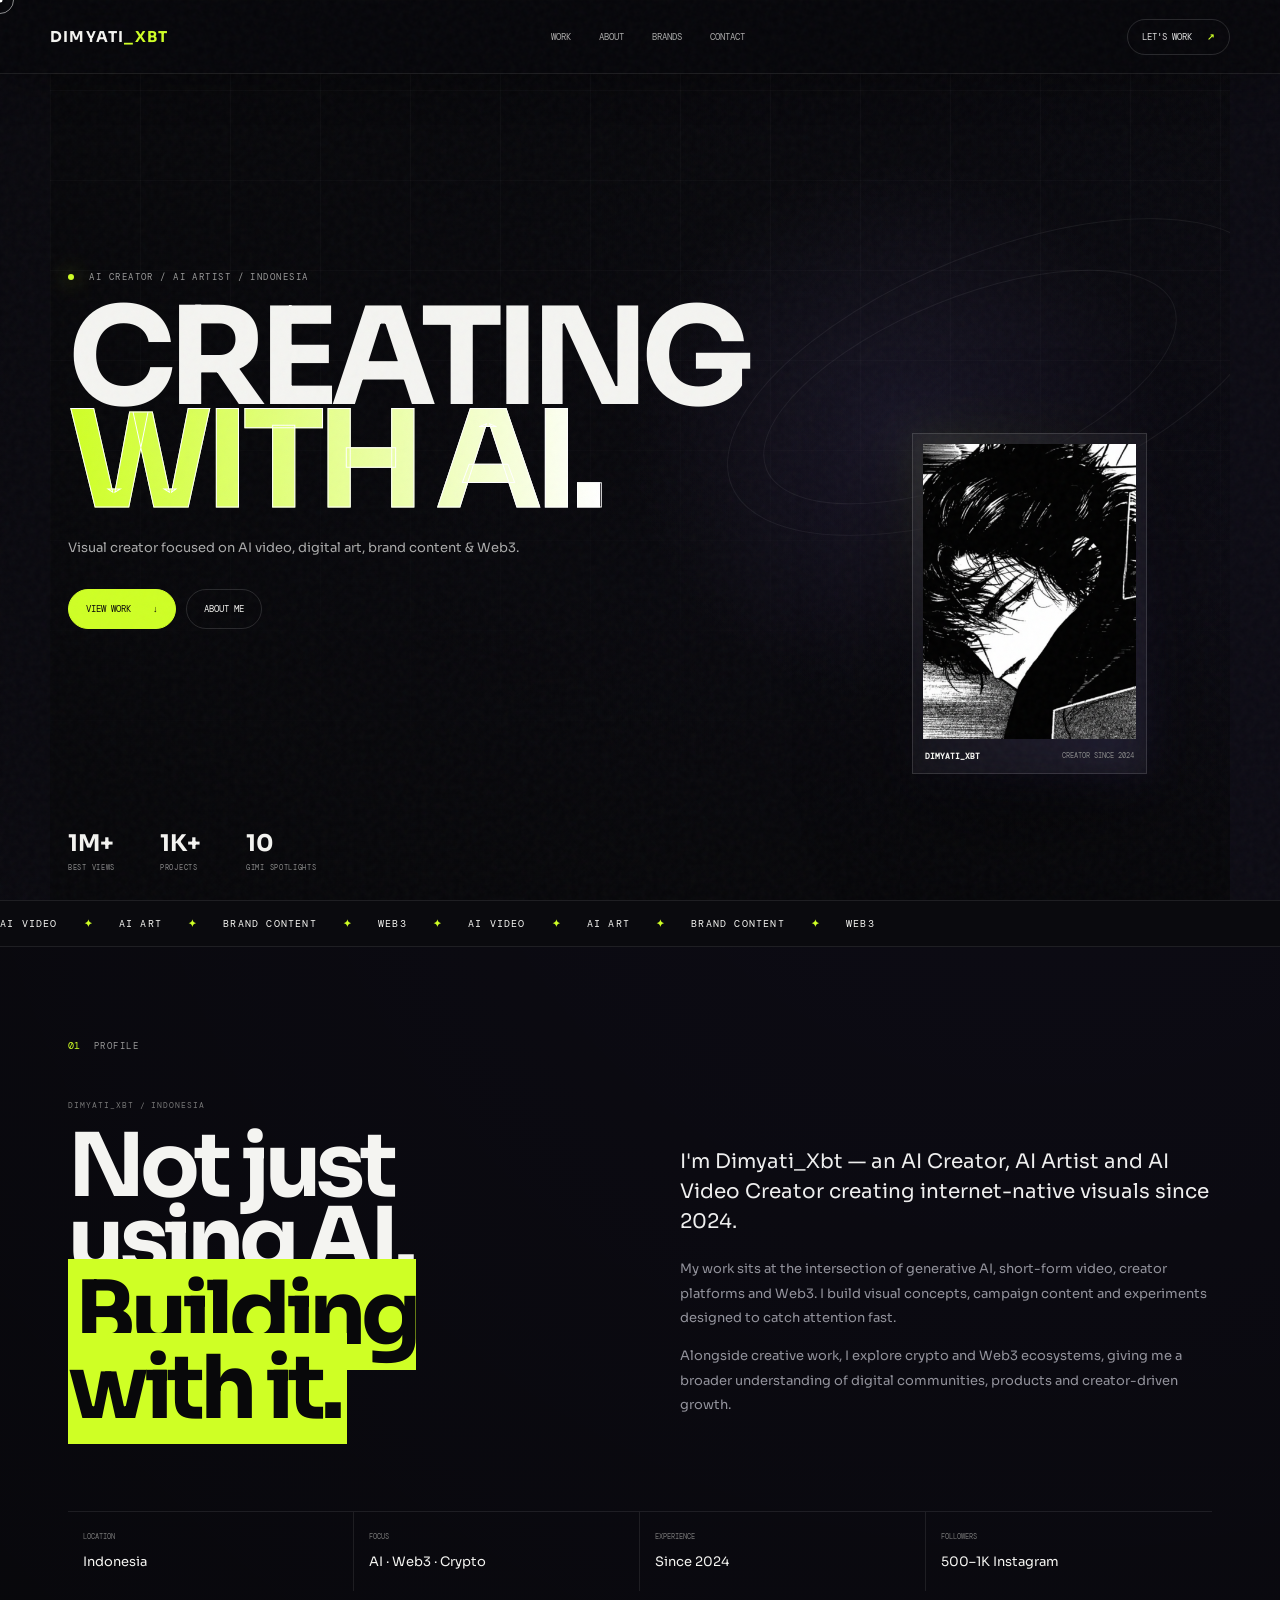
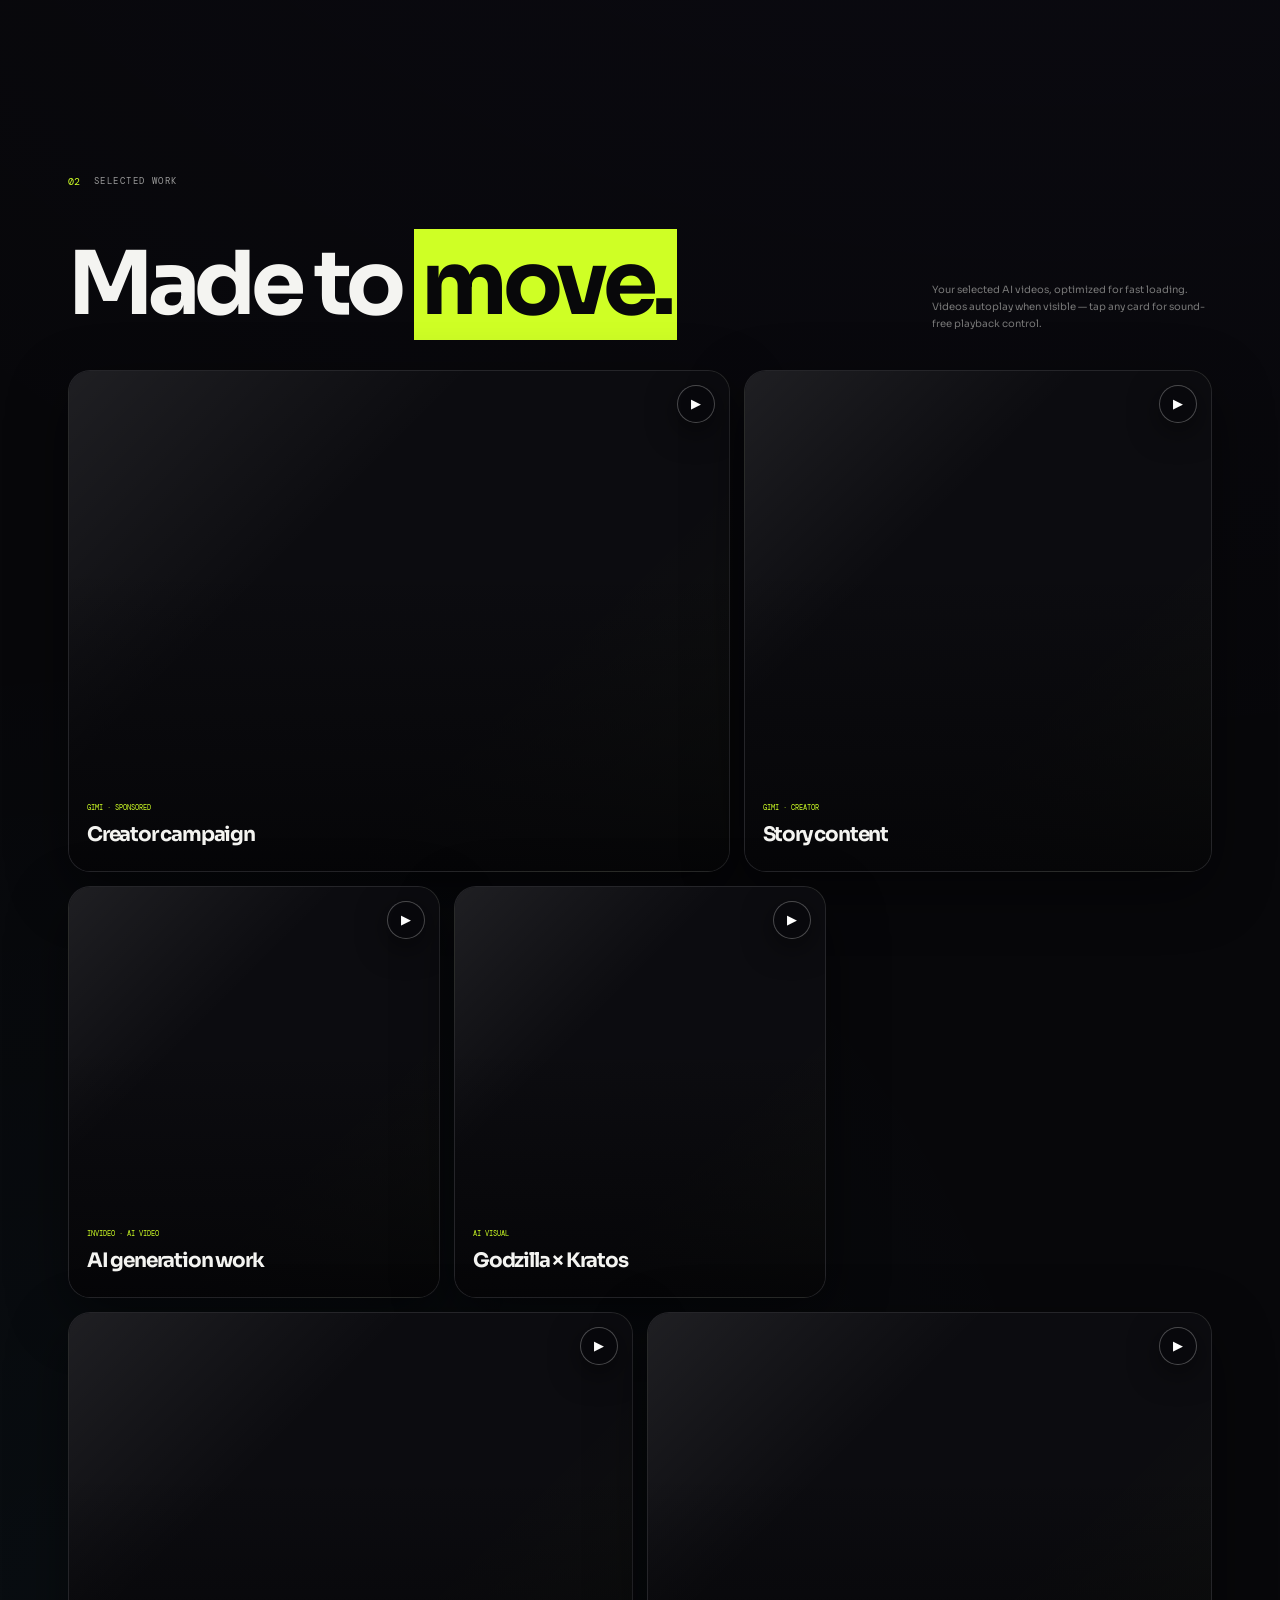
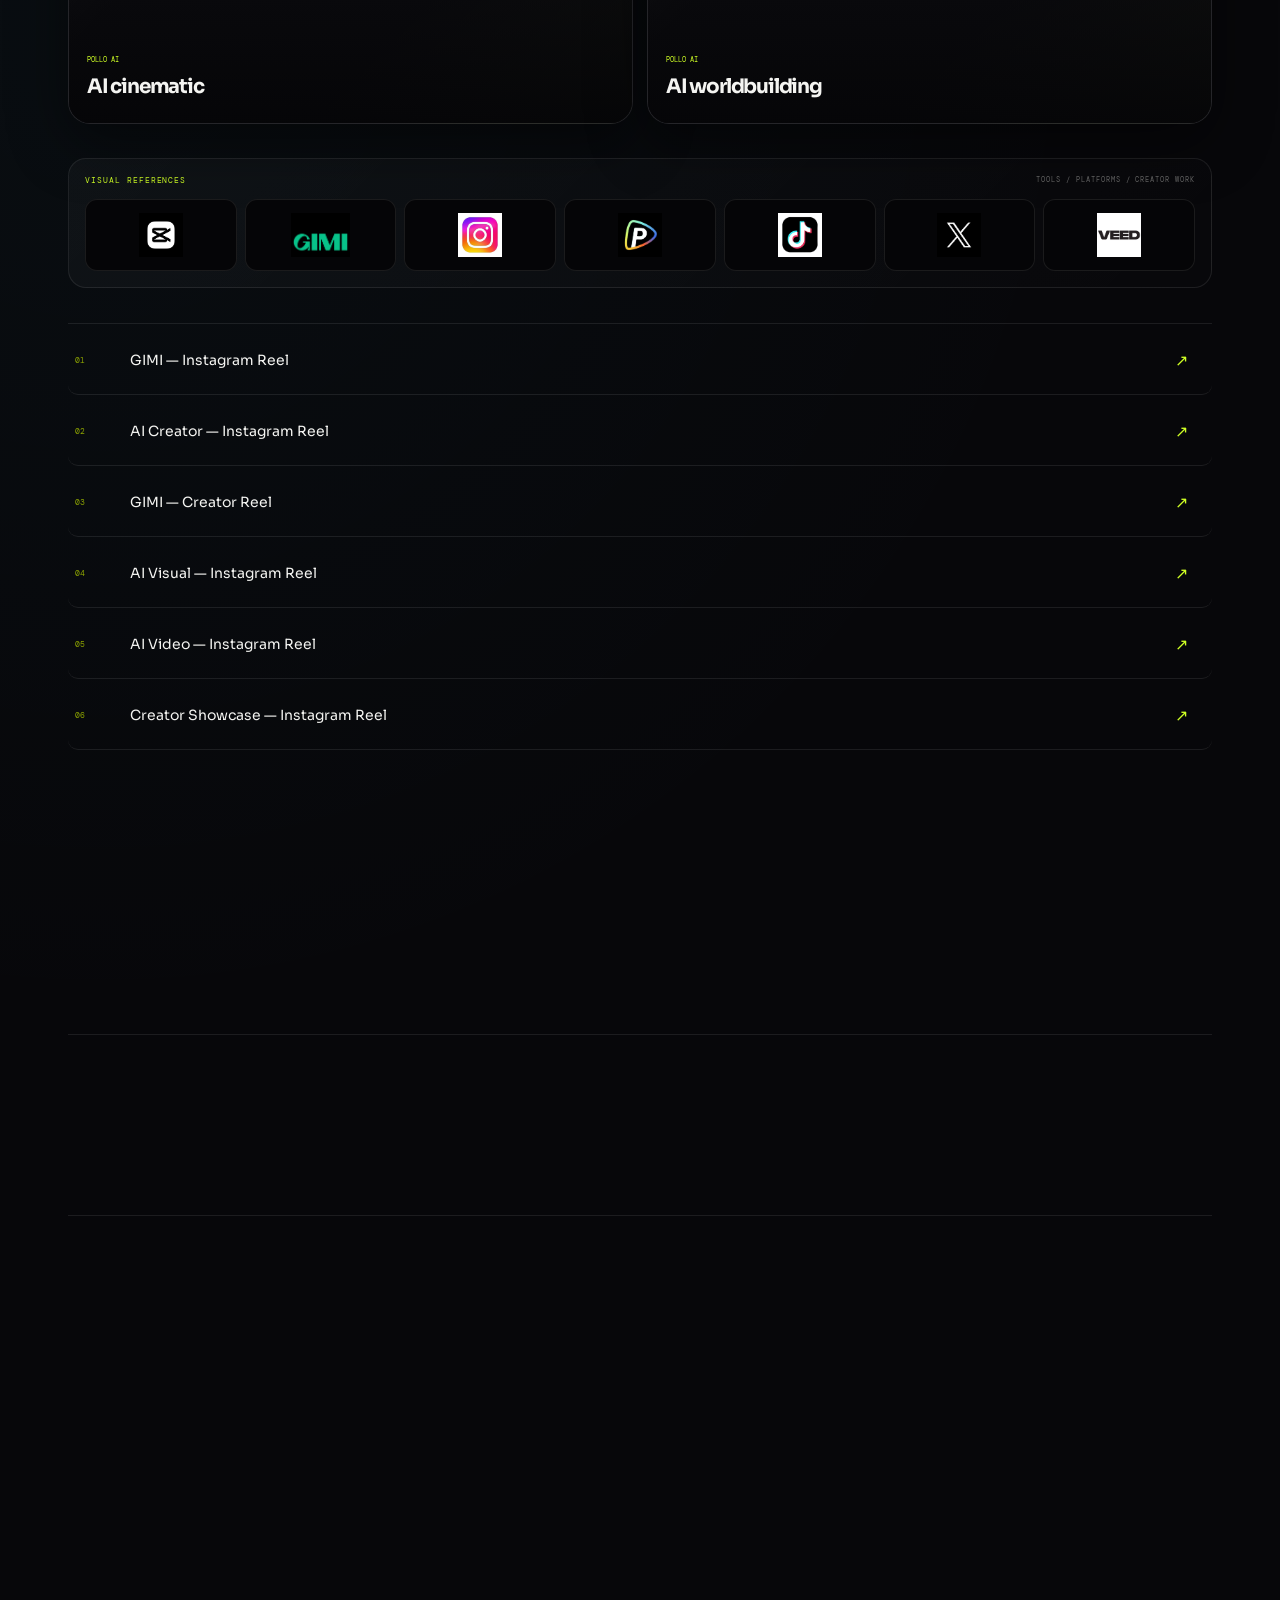
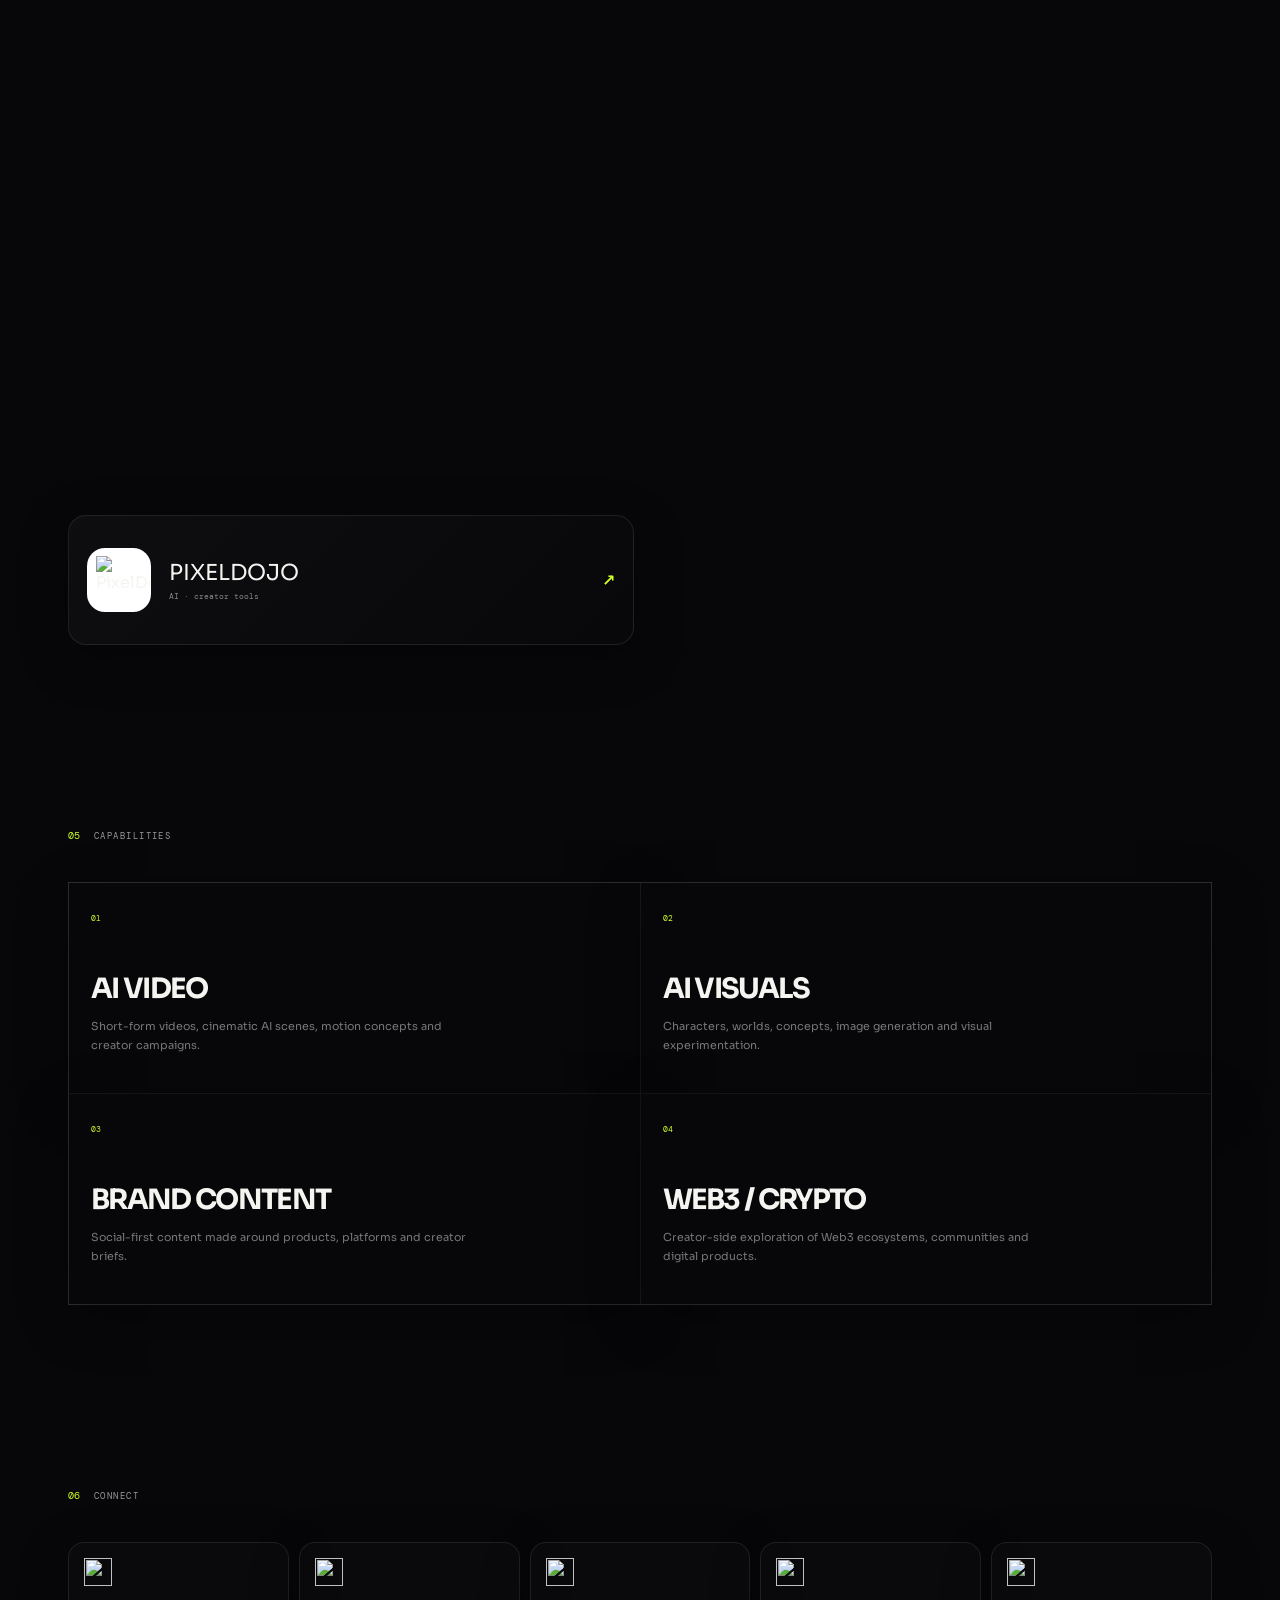
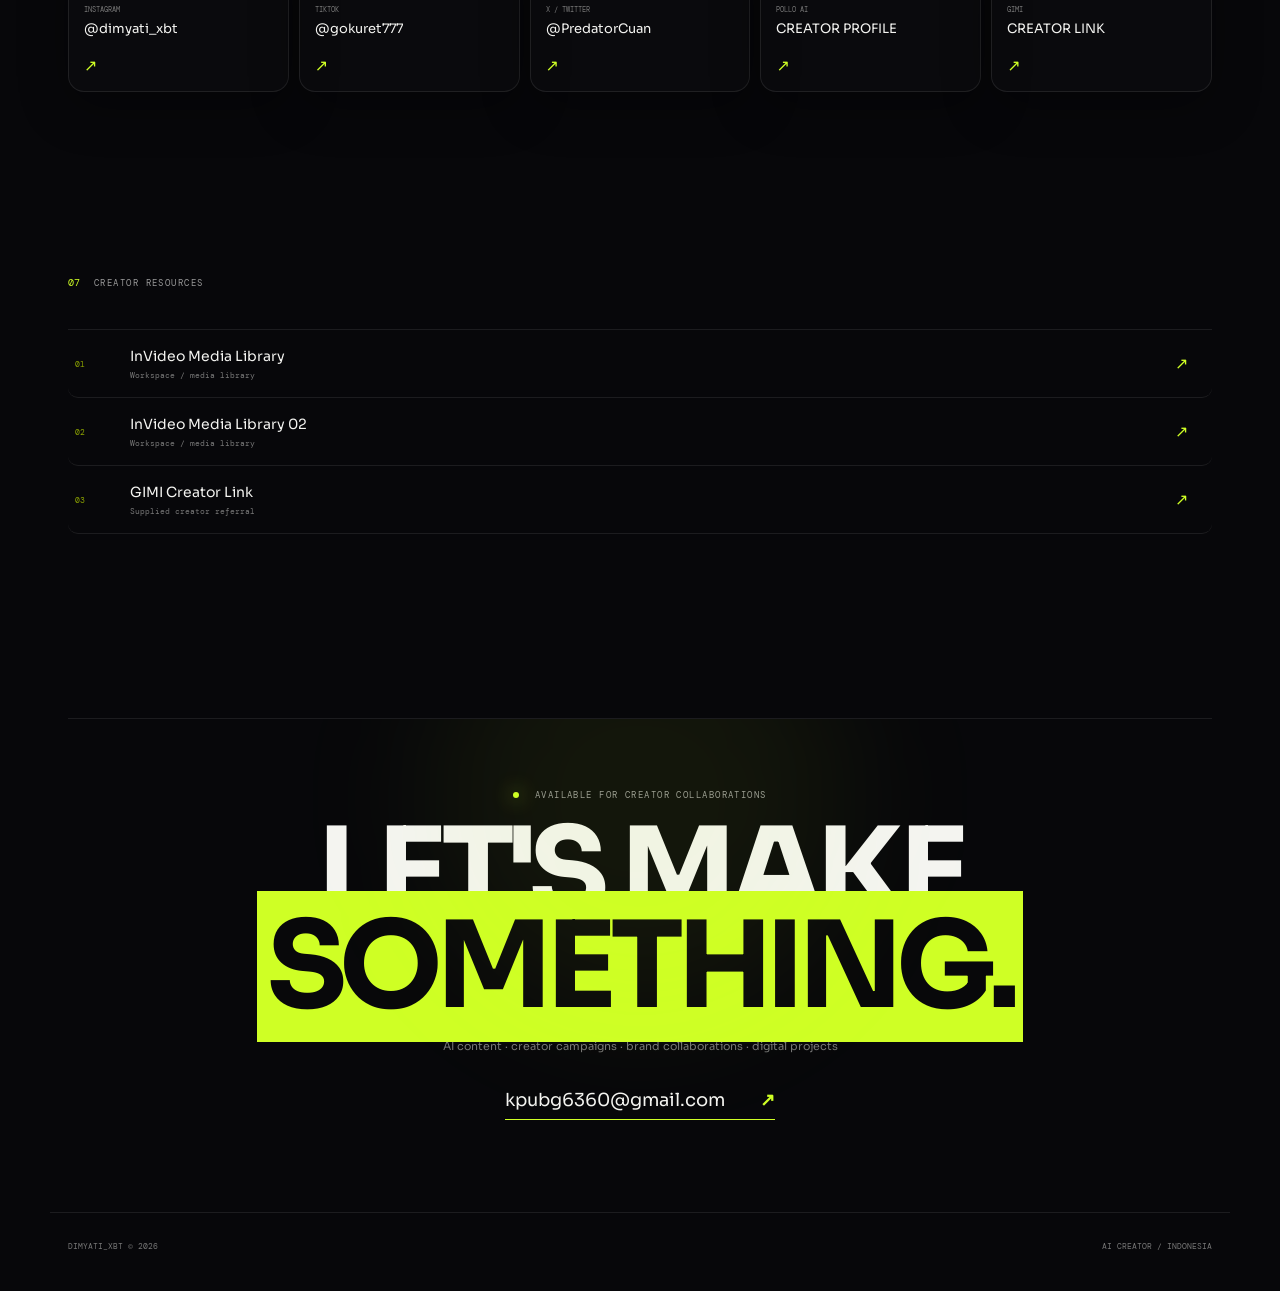
==== commit a7bd9044: "Add files via upload" ====
--- a/index.html
+++ b/index.html
@@ -1,32 +1,42 @@
-<!doctype html><html lang="en"><head><meta charset="utf-8"><meta name="viewport" content="width=device-width,initial-scale=1"><meta name="theme-color" content="#07070a"><meta name="description" content="DIMYATI_XBT — AI Creator, AI Artist & AI Video Creator from Indonesia."><title>DIMYATI_XBT — AI CREATOR</title><link rel="preconnect" href="https://fonts.googleapis.com"><link rel="preconnect" href="https://fonts.gstatic.com" crossorigin><link href="https://fonts.googleapis.com/css2?family=DM+Mono:wght@400;500&family=Manrope:wght@400;500;600;700;800&family=Space+Grotesk:wght@500;600;700&display=swap" rel="stylesheet"><link rel="stylesheet" href="style.css"></head><body>
+<!doctype html><html lang="en"><head><meta charset="utf-8"><meta name="viewport" content="width=device-width,initial-scale=1"><meta name="theme-color" content="#07070a"><meta name="description" content="DIMYATI_XBT — AI Creator, AI Artist & AI Video Creator from Indonesia."><title>DIMYATI_XBT — AI CREATOR</title><link rel="preconnect" href="https://fonts.googleapis.com"><link rel="preconnect" href="https://fonts.gstatic.com" crossorigin><link href="https://fonts.googleapis.com/css2?family=DM+Mono:wght@400;500&family=Sora:wght@400;500;600;700;800&display=swap" rel="stylesheet"><link rel="stylesheet" href="style.css"></head><body>
 <div class="loader"><div class="load-logo">DIMYATI<span>_XBT</span></div><div class="loadbar"><i></i></div></div><div class="noise"></div><div class="cursor"></div><div class="cursor-ring"></div><div class="scrollbar"></div>
 <header><a class="logo" href="#top">DIMYATI<span>_XBT</span></a><nav><a href="#work">WORK</a><a href="#about">ABOUT</a><a href="#brands">BRANDS</a><a href="#contact">CONTACT</a></nav><a class="pill" href="#contact">LET'S WORK <b>↗</b></a></header>
 <main id="top">
-<section class="hero"><video class="hero-bg" src="media/hero.mp4" autoplay muted loop playsinline></video><div class="hero-shade"></div><div class="hero-lines"></div><div class="hero-orbit o1"></div><div class="hero-orbit o2"></div>
+<section class="hero"><video class="hero-bg" src="hero.mp4" autoplay muted loop playsinline></video><div class="hero-shade"></div><div class="hero-lines"></div><div class="hero-orbit o1"></div><div class="hero-orbit o2"></div>
 <div class="hero-copy reveal"><div class="eyebrow"><i></i> AI CREATOR / AI ARTIST / INDONESIA</div><h1>CREATING<br><span>WITH AI.</span></h1><p>Visual creator focused on AI video, digital art, brand content & Web3.</p><div class="actions"><a class="btn main magnetic" href="#work">VIEW WORK <b>↓</b></a><a class="btn" href="#about">ABOUT ME</a></div></div>
 <div class="profile-card tilt reveal"><div class="profile-image"><img src="profile.webp" alt="Dimyati_Xbt"></div><div class="profile-meta"><strong>DIMYATI_XBT</strong><small>CREATOR SINCE 2024</small></div><div class="card-glow"></div></div><div class="hero-stats"><span>1M+<small>BEST VIEWS</small></span><span>1K+<small>PROJECTS</small></span><span>10<small>GIMI SPOTLIGHTS</small></span></div></section>
 <section class="ticker"><div class="ticker-track"><span>AI VIDEO</span><b>✦</b><span>AI ART</span><b>✦</b><span>BRAND CONTENT</span><b>✦</b><span>WEB3</span><b>✦</b><span>AI VIDEO</span><b>✦</b><span>AI ART</span><b>✦</b><span>BRAND CONTENT</span><b>✦</b><span>WEB3</span></div></section>
 <section class="section" id="about"><div class="sectop reveal"><span>01</span><small>PROFILE</small></div><div class="about-grid"><div class="about-title reveal"><p class="mini">DIMYATI_XBT / INDONESIA</p><h2>Not just using AI.<br><em>Building with it.</em></h2></div><div class="about-copy reveal"><p class="lead">I'm Dimyati_Xbt — an AI Creator, AI Artist and AI Video Creator creating internet-native visuals since 2024.</p><p>My work sits at the intersection of generative AI, short-form video, creator platforms and Web3. I build visual concepts, campaign content and experiments designed to catch attention fast.</p><p>Alongside creative work, I explore crypto and Web3 ecosystems, giving me a broader understanding of digital communities, products and creator-driven growth.</p></div></div><div class="fact-grid reveal"><div><small>LOCATION</small><b>Indonesia</b></div><div><small>FOCUS</small><b>AI · Web3 · Crypto</b></div><div><small>EXPERIENCE</small><b>Since 2024</b></div><div><small>FOLLOWERS</small><b>500–1K Instagram</b></div></div></section>
-<section class="section work" id="work"><div class="sectop reveal"><span>02</span><small>SELECTED WORK</small></div><div class="section-head reveal"><h2>Made to <em>move.</em></h2><p>Videos you sent me, compressed for this portfolio. Tap any card to play.</p></div><div class="media-grid">
-<article class="media-card tilt reveal"><video src="media/gimi-hoodie.mp4" muted loop playsinline preload="metadata"></video><div class="media-info"><span>GIMI · SPONSORED</span><h3>Creator campaign</h3></div><button class="play">▶</button></article>
-<article class="media-card tilt reveal"><video src="media/gimi-dinner.mp4" muted loop playsinline preload="metadata"></video><div class="media-info"><span>GIMI · CREATOR</span><h3>Story content</h3></div><button class="play">▶</button></article>
-<article class="media-card tilt reveal"><video src="media/invideo.mp4" muted loop playsinline preload="metadata"></video><div class="media-info"><span>INVIDEO · AI VIDEO</span><h3>AI generation work</h3></div><button class="play">▶</button></article>
-<article class="media-card tilt reveal"><video src="media/godzilla.mp4" muted loop playsinline preload="metadata"></video><div class="media-info"><span>AI VISUAL</span><h3>Godzilla × Kratos</h3></div><button class="play">▶</button></article>
-<article class="media-card tilt reveal"><video src="media/pollo-rocket.mp4" muted loop playsinline preload="metadata"></video><div class="media-info"><span>POLLO AI</span><h3>AI cinematic</h3></div><button class="play">▶</button></article>
-<article class="media-card tilt reveal"><video src="media/pollo-ice.mp4" muted loop playsinline preload="metadata"></video><div class="media-info"><span>POLLO AI</span><h3>AI worldbuilding</h3></div><button class="play">▶</button></article>
-</div><div class="external-work reveal"><a href="https://www.instagram.com/reel/DcAc6IBJG1h/" target="_blank"><span>01</span><b>GIMI — Instagram Reel</b><i>↗</i></a><a href="https://www.instagram.com/reel/Db-TjmyJKpI/" target="_blank"><span>02</span><b>AI Creator — Instagram Reel</b><i>↗</i></a><a href="https://www.instagram.com/reel/Db4KRGkTrYI/" target="_blank"><span>03</span><b>GIMI — Creator Reel</b><i>↗</i></a><a href="https://www.instagram.com/reel/Dbzvg7rp00s/" target="_blank"><span>04</span><b>AI Visual — Instagram Reel</b><i>↗</i></a><a href="https://www.instagram.com/reel/DbfemI7JxS9/" target="_blank"><span>05</span><b>AI Video — Instagram Reel</b><i>↗</i></a><a href="https://www.instagram.com/reel/DbJ7ZbDzXWu/" target="_blank"><span>06</span><b>Creator Showcase — Instagram Reel</b><i>↗</i></a></div><a class="archive reveal" href="https://drive.google.com/drive/folders/1tmva_cP-qRkbdmeNe4z4xVnF5t1r1dKD" target="_blank">OPEN FULL GOOGLE DRIVE ARCHIVE <b>↗</b></a></section>
+<section class="section work" id="work"><div class="sectop reveal"><span>02</span><small>SELECTED WORK</small></div><div class="section-head reveal"><h2>Made to <em>move.</em></h2><p>Your selected AI videos, optimized for fast loading. Videos autoplay when visible — tap any card for sound-free playback control.</p></div><div class="media-grid">
+<article class="media-card tilt reveal"><video autoplay muted playsinline loop preload="metadata" src="gimi-hoodie.mp4" muted loop playsinline preload="metadata"></video><div class="media-info"><span>GIMI · SPONSORED</span><h3>Creator campaign</h3></div><button class="play">▶</button></article>
+<article class="media-card tilt reveal"><video autoplay muted playsinline loop preload="metadata" src="gimi-dinner.mp4" muted loop playsinline preload="metadata"></video><div class="media-info"><span>GIMI · CREATOR</span><h3>Story content</h3></div><button class="play">▶</button></article>
+<article class="media-card tilt reveal"><video autoplay muted playsinline loop preload="metadata" src="invideo.mp4" muted loop playsinline preload="metadata"></video><div class="media-info"><span>INVIDEO · AI VIDEO</span><h3>AI generation work</h3></div><button class="play">▶</button></article>
+<article class="media-card tilt reveal"><video autoplay muted playsinline loop preload="metadata" src="godzilla.mp4" muted loop playsinline preload="metadata"></video><div class="media-info"><span>AI VISUAL</span><h3>Godzilla × Kratos</h3></div><button class="play">▶</button></article>
+<article class="media-card tilt reveal"><video autoplay muted playsinline loop preload="metadata" src="pollo-rocket.mp4" muted loop playsinline preload="metadata"></video><div class="media-info"><span>POLLO AI</span><h3>AI cinematic</h3></div><button class="play">▶</button></article>
+<article class="media-card tilt reveal"><video autoplay muted playsinline loop preload="metadata" src="pollo-ice.mp4" muted loop playsinline preload="metadata"></video><div class="media-info"><span>POLLO AI</span><h3>AI worldbuilding</h3></div><button class="play">▶</button></article>
+</div><div class="visual-wall reveal">
+<div class="visual-wall-head"><span>VISUAL REFERENCES</span><small>TOOLS / PLATFORMS / CREATOR WORK</small></div>
+<div class="visual-wall-grid">
+<img src="capcut.webp" alt="CapCut">
+<img src="gimi.webp" alt="GIMI">
+<img src="instagram.webp" alt="Instagram">
+<img src="pollo.webp" alt="Pollo AI">
+<img src="tiktok.webp" alt="TikTok">
+<img src="x.webp" alt="X">
+<img src="veed.webp" alt="VEED">
+</div></div><div class="external-work reveal"><a href="https://www.instagram.com/reel/DcAc6IBJG1h/" target="_blank"><span>01</span><b>GIMI — Instagram Reel</b><i>↗</i></a><a href="https://www.instagram.com/reel/Db-TjmyJKpI/" target="_blank"><span>02</span><b>AI Creator — Instagram Reel</b><i>↗</i></a><a href="https://www.instagram.com/reel/Db4KRGkTrYI/" target="_blank"><span>03</span><b>GIMI — Creator Reel</b><i>↗</i></a><a href="https://www.instagram.com/reel/Dbzvg7rp00s/" target="_blank"><span>04</span><b>AI Visual — Instagram Reel</b><i>↗</i></a><a href="https://www.instagram.com/reel/DbfemI7JxS9/" target="_blank"><span>05</span><b>AI Video — Instagram Reel</b><i>↗</i></a><a href="https://www.instagram.com/reel/DbJ7ZbDzXWu/" target="_blank"><span>06</span><b>Creator Showcase — Instagram Reel</b><i>↗</i></a></div><a class="archive reveal" href="https://drive.google.com/drive/folders/1tmva_cP-qRkbdmeNe4z4xVnF5t1r1dKD" target="_blank">OPEN FULL GOOGLE DRIVE ARCHIVE <b>↗</b></a></section>
 <section class="section metrics"><div class="sectop reveal"><span>03</span><small>CREATOR RECORD</small></div><div class="metric-grid"><div class="metric tilt reveal"><strong>1M<span>+</span></strong><small>BEST CONTENT VIEWS</small></div><div class="metric tilt reveal"><strong>1K<span>+</span></strong><small>PROJECTS / CREATIVE WORKS</small></div><div class="metric tilt reveal"><strong>10</strong><small>GIMI SPOTLIGHT CONTENTS</small></div><div class="metric tilt reveal"><strong>2024</strong><small>CREATOR SINCE</small></div></div><div class="achievement reveal"><div><small>CREATOR PROGRAM</small><b>Pollo AI — CPP</b></div><div><small>PLATFORM WORK</small><b>GIMI · VEED · InVideo · CapCut</b></div><div><small>WEB3 / AI ECOSYSTEM</small><b>Midnight Network · PixelDojo</b></div></div></section>
 <section class="section" id="brands"><div class="sectop reveal"><span>04</span><small>BRANDS / PLATFORMS</small></div><div class="section-head reveal"><h2>Where I <em>create.</em></h2><p>Brand and platform ecosystem. Links go to the official sites or the creator profile you supplied.</p></div><div class="brand-grid">
-<a class="brand-card tilt reveal" href="https://www.veed.io" target="_blank"><div class="brand-logo light"><img src="veed.webp" alt="VEED"></div><div><strong>VEED</strong><small>AI video · creator content</small></div><b>↗</b></a>
-<a class="brand-card tilt reveal" href="https://www.gimi.co" target="_blank"><div class="brand-logo"><img src="gimi.webp" alt="GIMI"></div><div><strong>GIMI</strong><small>creator ecosystem · spotlight</small></div><b>↗</b></a>
-<a class="brand-card tilt reveal" href="https://pollo.ai/profile/pubgkorea109983" target="_blank"><div class="brand-logo"><img src="pollo.webp" alt="Pollo AI"></div><div><strong>POLLO AI</strong><small>creator program · CPP</small></div><b>↗</b></a>
-<a class="brand-card tilt reveal" href="https://www.capcut.com" target="_blank"><div class="brand-logo"><img src="capcut.webp" alt="CapCut"></div><div><strong>CAPCUT</strong><small>editing · creator content</small></div><b>↗</b></a>
+<a class="brand-card tilt reveal" href="https://www.veed.io" target="_blank"><div class="brand-logo light"><img src="https://www.veed.io/favicon.ico" alt="VEED"></div><div><strong>VEED</strong><small>AI video · creator content</small></div><b>↗</b></a>
+<a class="brand-card tilt reveal" href="https://www.gimi.co" target="_blank"><div class="brand-logo"><img src="https://www.gimi.co/favicon.ico" alt="GIMI"></div><div><strong>GIMI</strong><small>creator ecosystem · spotlight</small></div><b>↗</b></a>
+<a class="brand-card tilt reveal" href="https://pollo.ai/profile/pubgkorea109983" target="_blank"><div class="brand-logo"><img src="https://pollo.ai/favicon.ico" alt="Pollo AI"></div><div><strong>POLLO AI</strong><small>creator program · CPP</small></div><b>↗</b></a>
+<a class="brand-card tilt reveal" href="https://www.capcut.com" target="_blank"><div class="brand-logo"><img src="https://www.capcut.com/favicon.ico" alt="CapCut"></div><div><strong>CAPCUT</strong><small>editing · creator content</small></div><b>↗</b></a>
 <a class="brand-card tilt reveal" href="https://invideo.io" target="_blank"><div class="brand-logo remote"><img src="https://invideo.io/favicon.ico" alt="InVideo"></div><div><strong>INVIDEO</strong><small>AI video · creative work</small></div><b>↗</b></a>
-<a class="brand-card tilt reveal" href="https://midnight.network/brand-hub" target="_blank"><div class="brand-logo midnight"><span>◷</span></div><div><strong>MIDNIGHT</strong><small>Web3 · creator ecosystem</small></div><b>↗</b></a>
+<a class="brand-card tilt reveal" href="https://midnight.network/brand-hub" target="_blank"><div class="brand-logo midnight"><img src="https://midnight.network/favicon.ico" alt="Midnight"></div><div><strong>MIDNIGHT</strong><small>Web3 · creator ecosystem</small></div><b>↗</b></a>
 <a class="brand-card tilt reveal" href="https://pixeldojo.ai" target="_blank"><div class="brand-logo remote"><img src="https://pixeldojo.ai/favicon.ico" alt="PixelDojo"></div><div><strong>PIXELDOJO</strong><small>AI · creator tools</small></div><b>↗</b></a>
 </div></section>
 <section class="section capabilities"><div class="sectop reveal"><span>05</span><small>CAPABILITIES</small></div><div class="cap-grid"><div class="cap reveal"><span>01</span><h3>AI VIDEO</h3><p>Short-form videos, cinematic AI scenes, motion concepts and creator campaigns.</p></div><div class="cap reveal"><span>02</span><h3>AI VISUALS</h3><p>Characters, worlds, concepts, image generation and visual experimentation.</p></div><div class="cap reveal"><span>03</span><h3>BRAND CONTENT</h3><p>Social-first content made around products, platforms and creator briefs.</p></div><div class="cap reveal"><span>04</span><h3>WEB3 / CRYPTO</h3><p>Creator-side exploration of Web3 ecosystems, communities and digital products.</p></div></div></section>
-<section class="section socials"><div class="sectop reveal"><span>06</span><small>CONNECT</small></div><div class="social-grid"><a class="social tilt reveal" href="https://www.instagram.com/dimyati_xbt" target="_blank"><img src="instagram.webp"><div><small>INSTAGRAM</small><b>@dimyati_xbt</b></div><span>↗</span></a><a class="social tilt reveal" href="https://www.tiktok.com/@gokuret777" target="_blank"><img src="tiktok.webp"><div><small>TIKTOK</small><b>@gokuret777</b></div><span>↗</span></a><a class="social tilt reveal" href="https://x.com/PredatorCuan" target="_blank"><img src="x.webp"><div><small>X / TWITTER</small><b>@PredatorCuan</b></div><span>↗</span></a><a class="social tilt reveal" href="https://pollo.ai/profile/pubgkorea109983" target="_blank"><img src="pollo.webp"><div><small>POLLO AI</small><b>CREATOR PROFILE</b></div><span>↗</span></a><a class="social tilt reveal" href="https://app.gimi.co/en/sign-up?code=RI-RFS6XE6YV4DF" target="_blank"><img src="gimi.webp"><div><small>GIMI</small><b>CREATOR LINK</b></div><span>↗</span></a></div></section>
+<section class="section socials"><div class="sectop reveal"><span>06</span><small>CONNECT</small></div><div class="social-grid"><a class="social tilt reveal" href="https://www.instagram.com/dimyati_xbt" target="_blank"><img src="https://www.instagram.com/favicon.ico"><div><small>INSTAGRAM</small><b>@dimyati_xbt</b></div><span>↗</span></a><a class="social tilt reveal" href="https://www.tiktok.com/@gokuret777" target="_blank"><img src="https://www.tiktok.com/favicon.ico"><div><small>TIKTOK</small><b>@gokuret777</b></div><span>↗</span></a><a class="social tilt reveal" href="https://x.com/PredatorCuan" target="_blank"><img src="https://x.com/favicon.ico"><div><small>X / TWITTER</small><b>@PredatorCuan</b></div><span>↗</span></a><a class="social tilt reveal" href="https://pollo.ai/profile/pubgkorea109983" target="_blank"><img src="https://pollo.ai/favicon.ico"><div><small>POLLO AI</small><b>CREATOR PROFILE</b></div><span>↗</span></a><a class="social tilt reveal" href="https://app.gimi.co/en/sign-up?code=RI-RFS6XE6YV4DF" target="_blank"><img src="https://www.gimi.co/favicon.ico"><div><small>GIMI</small><b>CREATOR LINK</b></div><span>↗</span></a></div></section>
 <section class="section resources"><div class="sectop reveal"><span>07</span><small>CREATOR RESOURCES</small></div><div class="resource-list"><a class="resource reveal" href="https://ai.invideo.io/workspace/f2656992-e799-4257-9057-be5a23be8bcf/media-library" target="_blank"><span>01</span><div><b>InVideo Media Library</b><small>Workspace / media library</small></div><i>↗</i></a><a class="resource reveal" href="https://ai.invideo.io/workspace/57402c30-e2e7-4885-9007-f8971b5e12df/media-library" target="_blank"><span>02</span><div><b>InVideo Media Library 02</b><small>Workspace / media library</small></div><i>↗</i></a><a class="resource reveal" href="https://app.gimi.co/en/sign-up?code=RI-RFS6XE6YV4DF" target="_blank"><span>03</span><div><b>GIMI Creator Link</b><small>Supplied creator referral</small></div><i>↗</i></a></div></section>
 <section class="contact section" id="contact"><div class="contact-card reveal"><div class="eyebrow"><i></i> AVAILABLE FOR CREATOR COLLABORATIONS</div><h2>LET'S MAKE<br><em>SOMETHING.</em></h2><p>AI content · creator campaigns · brand collaborations · digital projects</p><a class="email magnetic" href="mailto:kpubg6360@gmail.com">kpubg6360@gmail.com <b>↗</b></a></div></section>
 </main><footer><span>DIMYATI<span>_XBT</span> © 2026</span><span>AI CREATOR / INDONESIA</span></footer><script src="script.js"></script></body></html>
--- a/style.css
+++ b/style.css
@@ -1 +1,66 @@
-:root{--bg:#07070a;--panel:#101015;--ink:#f4f4f1;--muted:#8e8e98;--line:#ffffff16;--lime:#cfff25;--violet:#8a6cff;--cyan:#43d9ff;--max:1180px}*{box-sizing:border-box}html{scroll-behavior:smooth}body{margin:0;background:var(--bg);color:var(--ink);font-family:Manrope,system-ui;overflow-x:hidden;cursor:none}a{color:inherit;text-decoration:none}.noise{position:fixed;inset:0;pointer-events:none;z-index:90;opacity:.035;background-image:url("data:image/svg+xml,%3Csvg viewBox='0 0 160 160' xmlns='http://www.w3.org/2000/svg'%3E%3Cfilter id='n'%3E%3CfeTurbulence type='fractalNoise' baseFrequency='.9' numOctaves='4' stitchTiles='stitch'/%3E%3C/filter%3E%3Crect width='100%25' height='100%25' filter='url(%23n)'/%3E%3C/svg%3E")}.loader{position:fixed;inset:0;background:#07070a;z-index:200;display:grid;place-items:center;transition:.7s}.loader.hide{opacity:0;visibility:hidden}.load-logo{font:700 18px "Space Grotesk";letter-spacing:.1em}.load-logo span,.logo span{color:var(--lime)}.loadbar{position:absolute;bottom:15%;width:190px;height:2px;background:#222}.loadbar i{display:block;height:100%;background:var(--lime);width:0;animation:load 1.25s forwards}@keyframes load{to{width:100%}}.cursor,.cursor-ring{position:fixed;pointer-events:none;z-index:110;transform:translate(-50%,-50%);border-radius:50%}.cursor{width:5px;height:5px;background:white}.cursor-ring{width:28px;height:28px;border:1px solid #fff8;transition:.2s}.hover .cursor-ring{width:55px;height:55px;border-color:var(--lime)}.scrollbar{position:fixed;top:0;left:0;height:2px;width:0;background:linear-gradient(90deg,var(--lime),var(--cyan),var(--violet));z-index:150}header{position:fixed;top:0;left:0;right:0;height:74px;z-index:80;padding:0 max(18px,calc((100vw - var(--max))/2));display:flex;align-items:center;justify-content:space-between;background:#07070acc;backdrop-filter:blur(16px);border-bottom:1px solid var(--line)}.logo{font:700 15px "Space Grotesk";letter-spacing:.08em}nav{display:flex;gap:28px}nav a{font:9px "DM Mono";color:#aaa;transition:.25s}nav a:hover{color:var(--lime)}.pill{font:9px "DM Mono";border:1px solid #fff2;border-radius:99px;padding:11px 14px;color:#ddd}.pill b{color:var(--lime);margin-left:10px}.hero{height:100svh;min-height:700px;position:relative;max-width:var(--max);margin:auto;display:flex;align-items:center;padding:0 18px;overflow:hidden}.hero-bg{position:absolute;inset:0;width:100%;height:100%;object-fit:cover;opacity:.62;filter:saturate(.85) contrast(1.15)}.hero-shade{position:absolute;inset:0;background:radial-gradient(circle at 72% 48%,#a58cff18,transparent 28%),linear-gradient(90deg,#07070af5 0%,#07070a9d 48%,#07070a25 100%),linear-gradient(0deg,#07070a 0%,transparent 35%,#07070a88 100%)}.hero-lines{position:absolute;inset:0;background:linear-gradient(#ffffff08 1px,transparent 1px),linear-gradient(90deg,#ffffff08 1px,transparent 1px);background-size:90px 90px;mask-image:linear-gradient(to bottom,black,transparent)}.hero-orbit{position:absolute;border:1px solid #ffffff10;border-radius:50%;transform:rotate(-22deg);animation:spin 18s linear infinite}.o1{width:580px;height:250px;right:-60px;top:28%}.o2{width:440px;height:180px;right:40px;top:33%;animation-duration:13s;animation-direction:reverse}@keyframes spin{to{transform:rotate(338deg)}}.hero-copy{position:relative;z-index:4;max-width:690px}.eyebrow,.sectop small{font:9px "DM Mono";letter-spacing:.16em;color:#999}.eyebrow i{display:inline-block;width:6px;height:6px;background:var(--lime);border-radius:50%;margin-right:9px;box-shadow:0 0 20px var(--lime)}h1,h2,h3{font-family:"Space Grotesk";letter-spacing:-.06em}h1{font-size:clamp(70px,11vw,135px);line-height:.76;margin:24px 0}h1 span{color:transparent;-webkit-text-stroke:1px #fff;background:linear-gradient(90deg,var(--lime),#fff);-webkit-background-clip:text;background-clip:text} .hero-copy>p{color:#aaa;font-size:13px;max-width:500px;line-height:1.7}.actions{display:flex;gap:10px;margin-top:30px}.btn{display:inline-flex;align-items:center;border:1px solid #fff2;border-radius:99px;padding:13px 17px;font:9px "DM Mono";transition:.3s}.btn.main{background:var(--lime);color:#08080a;border-color:var(--lime)}.btn.main b{margin-left:22px}.btn:hover{transform:translateY(-3px);border-color:#fff5}.profile-card{position:absolute;z-index:5;right:7%;bottom:14%;width:235px;padding:10px;background:#ffffff0b;border:1px solid #fff2;backdrop-filter:blur(15px);box-shadow:0 35px 100px #0008;transform-style:preserve-3d}.profile-image{height:295px;overflow:hidden;background:#111}.profile-image img{width:100%;height:100%;object-fit:cover;transition:.5s}.profile-card:hover .profile-image img{transform:scale(1.04)}.profile-meta{display:flex;justify-content:space-between;gap:10px;padding:12px 2px 2px;font:8px "DM Mono"}.profile-meta small{color:#888;text-align:right}.card-glow{position:absolute;inset:-2px;background:linear-gradient(135deg,#cfff2518,transparent 40%,#7d65ff1b);z-index:-1;filter:blur(20px)}.hero-stats{position:absolute;bottom:28px;left:18px;right:18px;z-index:4;display:flex;gap:45px}.hero-stats span{font:700 23px "Space Grotesk"}.hero-stats small{display:block;font:7px "DM Mono";color:#888;letter-spacing:.1em;margin-top:5px}.ticker{border-top:1px solid var(--line);border-bottom:1px solid var(--line);overflow:hidden;background:#0a0a0e}.ticker-track{display:flex;gap:26px;width:max-content;padding:16px 0;animation:marquee 22s linear infinite;font:10px "DM Mono";letter-spacing:.12em}.ticker b{color:var(--lime)}@keyframes marquee{to{transform:translateX(-50%)}}.section{max-width:var(--max);margin:auto;padding:115px 18px}.sectop{display:flex;gap:14px;align-items:center;margin-bottom:40px}.sectop span{font:10px "DM Mono";color:var(--lime)}.about-grid{display:grid;grid-template-columns:1fr 1fr;gap:80px}.mini{font:8px "DM Mono";color:#777;letter-spacing:.12em}.about-title h2,.section-head h2{font-size:clamp(52px,7vw,88px);line-height:.84;margin:20px 0}.about-title h2 em,.section-head h2 em,.contact h2 em{font-style:normal;color:#08080a;background:var(--lime);padding:0 .08em}.about-copy{padding-top:35px}.about-copy p{font-size:13px;line-height:1.9;color:#92929b;max-width:550px}.about-copy .lead{font:20px "Space Grotesk";color:#eee;line-height:1.5}.fact-grid{display:grid;grid-template-columns:repeat(4,1fr);border-top:1px solid var(--line);margin-top:65px}.fact-grid div{padding:20px 15px;border-right:1px solid var(--line)}.fact-grid div:last-child{border:0}.fact-grid small,.metric small,.achievement small{font:7px "DM Mono";color:#777;display:block;margin-bottom:9px}.fact-grid b{font:13px "Space Grotesk"}.section-head{display:flex;align-items:end;justify-content:space-between;gap:30px}.section-head p{max-width:280px;color:#777;font-size:10px;line-height:1.7}.media-grid{display:grid;grid-template-columns:repeat(3,1fr);gap:12px}.media-card{position:relative;min-height:370px;overflow:hidden;background:#111;border:1px solid var(--line);transform-style:preserve-3d;transition:.2s}.media-card video{width:100%;height:100%;min-height:370px;object-fit:cover;display:block;filter:saturate(.9);transition:.5s}.media-card:hover video{transform:scale(1.04)}.media-card:after{content:"";position:absolute;inset:0;background:linear-gradient(0deg,#050507e8,transparent 60%)}.media-info{position:absolute;left:18px;right:18px;bottom:17px;z-index:2}.media-info span{font:7px "DM Mono";color:var(--lime)}.media-info h3{font-size:20px;margin:7px 0}.play{position:absolute;right:14px;top:14px;z-index:3;width:38px;height:38px;border-radius:50%;border:1px solid #fff4;background:#07070a99;color:white;backdrop-filter:blur(10px)}.media-card.playing .play{color:var(--lime)}.external-work{border-top:1px solid var(--line);margin-top:35px}.external-work a,.resource{display:grid;grid-template-columns:55px 1fr 30px;align-items:center;border-bottom:1px solid var(--line);min-height:68px;padding:0 7px;transition:.3s}.external-work a:hover,.resource:hover{background:#fff;color:#09090b;padding-left:20px}.external-work span,.resource span{font:8px "DM Mono";color:#8ea500}.external-work b,.resource b{font:14px "Space Grotesk"}.external-work i,.resource i{font-style:normal;color:var(--lime)}.external-work a:hover i,.resource:hover i{color:#778800}.archive{display:inline-block;margin-top:25px;border-bottom:1px solid var(--lime);padding-bottom:6px;font:9px "DM Mono"}.archive b{color:var(--lime);margin-left:15px}.metric-grid{display:grid;grid-template-columns:repeat(4,1fr);border-top:1px solid var(--line);border-bottom:1px solid var(--line)}.metric{min-height:180px;padding:25px 15px;border-right:1px solid var(--line);transform-style:preserve-3d}.metric:last-child{border:0}.metric strong{font:700 clamp(48px,7vw,82px) "Space Grotesk";display:block}.metric strong span{color:var(--lime)}.achievement{display:grid;grid-template-columns:repeat(3,1fr);margin-top:18px;gap:12px}.achievement>div{border:1px solid var(--line);padding:18px;background:#ffffff04}.achievement b{font:14px "Space Grotesk"}.brand-grid{display:grid;grid-template-columns:repeat(2,1fr);gap:12px}.brand-card{min-height:130px;border:1px solid var(--line);background:linear-gradient(135deg,#ffffff08,#ffffff02);display:flex;align-items:center;gap:18px;padding:18px;transition:.3s;transform-style:preserve-3d}.brand-card:hover{background:#fff;color:#08080a}.brand-logo{width:64px;height:64px;border-radius:18px;display:grid;place-items:center;background:#050507;border:1px solid #fff1;overflow:hidden;flex:none}.brand-logo.light{background:#fff}.brand-logo img{width:80%;height:80%;object-fit:contain}.brand-logo.remote{background:#fff}.brand-logo.midnight span{font-size:38px;color:#fff}.brand-card>div:nth-child(2){display:flex;flex-direction:column;gap:5px}.brand-card strong{font:22px "Space Grotesk"}.brand-card small{font:8px "DM Mono";color:#888}.brand-card>b{margin-left:auto;color:var(--lime)}.brand-card:hover>b{color:#789000}.cap-grid{display:grid;grid-template-columns:repeat(2,1fr);gap:1px;background:var(--line);border:1px solid var(--line)}.cap{background:var(--bg);min-height:210px;padding:22px}.cap span{font:8px "DM Mono";color:var(--lime)}.cap h3{font-size:28px;margin:45px 0 10px}.cap p{font-size:11px;color:#777;line-height:1.7;max-width:390px}.social-grid{display:grid;grid-template-columns:repeat(5,1fr);gap:10px}.social{min-height:150px;border:1px solid var(--line);padding:15px;display:flex;flex-direction:column;justify-content:space-between;background:#ffffff04;transition:.3s;transform-style:preserve-3d}.social:hover{background:#fff;color:#08080a}.social img{width:28px;height:28px;object-fit:contain}.social div{display:flex;flex-direction:column;gap:6px}.social small{font:7px "DM Mono";color:#777}.social b{font:13px "Space Grotesk"}.social>span{color:var(--lime)}.resources{padding-top:55px}.resource-list{border-top:1px solid var(--line)}.resource div{display:flex;flex-direction:column;gap:5px}.resource small{font:8px "DM Mono";color:#777}.contact{padding-bottom:120px}.contact-card{text-align:center;border-top:1px solid var(--line);padding-top:70px}.contact h2{font-size:clamp(62px,10vw,120px);line-height:.78;margin:25px 0}.contact p{color:#777;font-size:11px}.email{display:inline-flex;gap:35px;align-items:center;margin-top:25px;border-bottom:1px solid var(--lime);padding-bottom:8px;font:18px "Space Grotesk"}.email b{color:var(--lime)}footer{max-width:var(--max);margin:auto;border-top:1px solid var(--line);padding:28px 18px 40px;display:flex;justify-content:space-between;font:8px "DM Mono";color:#777}.reveal{opacity:0;transform:translateY(25px);transition:.75s ease}.reveal.visible{opacity:1;transform:none}@media(max-width:900px){body{cursor:auto}.cursor,.cursor-ring{display:none}nav{display:none}.hero{min-height:720px}.profile-card{width:190px;right:25px;bottom:17%}.profile-image{height:240px}.hero-stats{gap:20px}.hero-stats span{font-size:18px}.media-grid{grid-template-columns:1fr 1fr}.social-grid{grid-template-columns:1fr 1fr}.social:last-child{grid-column:span 2}.metric-grid{grid-template-columns:1fr 1fr}.metric:nth-child(2){border-right:0}.brand-grid{grid-template-columns:1fr}.about-grid{grid-template-columns:1fr;gap:20px}.about-copy{padding-top:0}.fact-grid{grid-template-columns:1fr 1fr}.achievement{grid-template-columns:1fr}.cap-grid{grid-template-columns:1fr}.section{padding:90px 18px}}@media(max-width:560px){.section{padding:80px 15px}.hero{min-height:690px}.hero-bg{object-position:center}.hero-copy{max-width:100%}h1{font-size:62px}.hero-copy>p{max-width:300px}.profile-card{width:130px;right:14px;bottom:14%;opacity:.9}.profile-image{height:170px}.hero-stats{left:15px;bottom:18px;gap:18px}.hero-stats span{font-size:16px}.hero-stats small{font-size:6px}.media-grid{grid-template-columns:1fr}.media-card,.media-card video{min-height:360px}.social-grid{grid-template-columns:1fr 1fr}.social:last-child{grid-column:auto}.metric-grid{grid-template-columns:1fr 1fr}.metric{min-height:140px}.metric strong{font-size:44px}.fact-grid{grid-template-columns:1fr 1fr}.section-head{display:block}.section-head p{margin-top:0}.brand-card{min-height:110px}.brand-logo{width:54px;height:54px}.brand-card strong{font-size:18px}.cap{min-height:170px}.cap h3{margin-top:30px}.email{font-size:14px}footer{flex-direction:column;gap:10px}}@media(prefers-reduced-motion:reduce){*,*:before,*:after{animation-duration:.01ms!important;scroll-behavior:auto!important;transition-duration:.01ms!important}}
+:root{--bg:#07070a;--panel:#101015;--ink:#f4f4f1;--muted:#8e8e98;--line:#ffffff16;--lime:#cfff25;--violet:#8a6cff;--cyan:#43d9ff;--max:1180px}*{box-sizing:border-box}html{scroll-behavior:smooth}body{margin:0;background:var(--bg);color:var(--ink);font-family:"Sora",system-ui;overflow-x:hidden;cursor:none}a{color:inherit;text-decoration:none}.noise{position:fixed;inset:0;pointer-events:none;z-index:90;opacity:.035;background-image:url("data:image/svg+xml,%3Csvg viewBox='0 0 160 160' xmlns='http://www.w3.org/2000/svg'%3E%3Cfilter id='n'%3E%3CfeTurbulence type='fractalNoise' baseFrequency='.9' numOctaves='4' stitchTiles='stitch'/%3E%3C/filter%3E%3Crect width='100%25' height='100%25' filter='url(%23n)'/%3E%3C/svg%3E")}.loader{position:fixed;inset:0;background:#07070a;z-index:200;display:grid;place-items:center;transition:.7s}.loader.hide{opacity:0;visibility:hidden}.load-logo{font:700 18px "Sora";letter-spacing:.1em}.load-logo span,.logo span{color:var(--lime)}.loadbar{position:absolute;bottom:15%;width:190px;height:2px;background:#222}.loadbar i{display:block;height:100%;background:var(--lime);width:0;animation:load 1.25s forwards}@keyframes load{to{width:100%}}.cursor,.cursor-ring{position:fixed;pointer-events:none;z-index:110;transform:translate(-50%,-50%);border-radius:50%}.cursor{width:5px;height:5px;background:white}.cursor-ring{width:28px;height:28px;border:1px solid #fff8;transition:.2s}.hover .cursor-ring{width:55px;height:55px;border-color:var(--lime)}.scrollbar{position:fixed;top:0;left:0;height:2px;width:0;background:linear-gradient(90deg,var(--lime),var(--cyan),var(--violet));z-index:150}header{position:fixed;top:0;left:0;right:0;height:74px;z-index:80;padding:0 max(18px,calc((100vw - var(--max))/2));display:flex;align-items:center;justify-content:space-between;background:#07070acc;backdrop-filter:blur(16px);border-bottom:1px solid var(--line)}.logo{font:700 15px "Sora";letter-spacing:.08em}nav{display:flex;gap:28px}nav a{font:9px "DM Mono";color:#aaa;transition:.25s}nav a:hover{color:var(--lime)}.pill{font:9px "DM Mono";border:1px solid #fff2;border-radius:99px;padding:11px 14px;color:#ddd}.pill b{color:var(--lime);margin-left:10px}.hero{height:100svh;min-height:700px;position:relative;max-width:var(--max);margin:auto;display:flex;align-items:center;padding:0 18px;overflow:hidden}.hero-bg{position:absolute;inset:0;width:100%;height:100%;object-fit:cover;opacity:.62;filter:saturate(.85) contrast(1.15)}.hero-shade{position:absolute;inset:0;background:radial-gradient(circle at 72% 48%,#a58cff18,transparent 28%),linear-gradient(90deg,#07070af5 0%,#07070a9d 48%,#07070a25 100%),linear-gradient(0deg,#07070a 0%,transparent 35%,#07070a88 100%)}.hero-lines{position:absolute;inset:0;background:linear-gradient(#ffffff08 1px,transparent 1px),linear-gradient(90deg,#ffffff08 1px,transparent 1px);background-size:90px 90px;mask-image:linear-gradient(to bottom,black,transparent)}.hero-orbit{position:absolute;border:1px solid #ffffff10;border-radius:50%;transform:rotate(-22deg);animation:spin 18s linear infinite}.o1{width:580px;height:250px;right:-60px;top:28%}.o2{width:440px;height:180px;right:40px;top:33%;animation-duration:13s;animation-direction:reverse}@keyframes spin{to{transform:rotate(338deg)}}.hero-copy{position:relative;z-index:4;max-width:690px}.eyebrow,.sectop small{font:9px "DM Mono";letter-spacing:.16em;color:#999}.eyebrow i{display:inline-block;width:6px;height:6px;background:var(--lime);border-radius:50%;margin-right:9px;box-shadow:0 0 20px var(--lime)}h1,h2,h3{font-family:"Sora";letter-spacing:-.06em}h1{font-size:clamp(70px,11vw,135px);line-height:.76;margin:24px 0}h1 span{color:transparent;-webkit-text-stroke:1px #fff;background:linear-gradient(90deg,var(--lime),#fff);-webkit-background-clip:text;background-clip:text} .hero-copy>p{color:#aaa;font-size:13px;max-width:500px;line-height:1.7}.actions{display:flex;gap:10px;margin-top:30px}.btn{display:inline-flex;align-items:center;border:1px solid #fff2;border-radius:99px;padding:13px 17px;font:9px "DM Mono";transition:.3s}.btn.main{background:var(--lime);color:#08080a;border-color:var(--lime)}.btn.main b{margin-left:22px}.btn:hover{transform:translateY(-3px);border-color:#fff5}.profile-card{position:absolute;z-index:5;right:7%;bottom:14%;width:235px;padding:10px;background:#ffffff0b;border:1px solid #fff2;backdrop-filter:blur(15px);box-shadow:0 35px 100px #0008;transform-style:preserve-3d}.profile-image{height:295px;overflow:hidden;background:#111}.profile-image img{width:100%;height:100%;object-fit:cover;transition:.5s}.profile-card:hover .profile-image img{transform:scale(1.04)}.profile-meta{display:flex;justify-content:space-between;gap:10px;padding:12px 2px 2px;font:8px "DM Mono"}.profile-meta small{color:#888;text-align:right}.card-glow{position:absolute;inset:-2px;background:linear-gradient(135deg,#cfff2518,transparent 40%,#7d65ff1b);z-index:-1;filter:blur(20px)}.hero-stats{position:absolute;bottom:28px;left:18px;right:18px;z-index:4;display:flex;gap:45px}.hero-stats span{font:700 23px "Sora"}.hero-stats small{display:block;font:7px "DM Mono";color:#888;letter-spacing:.1em;margin-top:5px}.ticker{border-top:1px solid var(--line);border-bottom:1px solid var(--line);overflow:hidden;background:#0a0a0e}.ticker-track{display:flex;gap:26px;width:max-content;padding:16px 0;animation:marquee 22s linear infinite;font:10px "DM Mono";letter-spacing:.12em}.ticker b{color:var(--lime)}@keyframes marquee{to{transform:translateX(-50%)}}.section{max-width:var(--max);margin:auto;padding:115px 18px}.sectop{display:flex;gap:14px;align-items:center;margin-bottom:40px}.sectop span{font:10px "DM Mono";color:var(--lime)}.about-grid{display:grid;grid-template-columns:1fr 1fr;gap:80px}.mini{font:8px "DM Mono";color:#777;letter-spacing:.12em}.about-title h2,.section-head h2{font-size:clamp(52px,7vw,88px);line-height:.84;margin:20px 0}.about-title h2 em,.section-head h2 em,.contact h2 em{font-style:normal;color:#08080a;background:var(--lime);padding:0 .08em}.about-copy{padding-top:35px}.about-copy p{font-size:13px;line-height:1.9;color:#92929b;max-width:550px}.about-copy .lead{font:20px "Sora";color:#eee;line-height:1.5}.fact-grid{display:grid;grid-template-columns:repeat(4,1fr);border-top:1px solid var(--line);margin-top:65px}.fact-grid div{padding:20px 15px;border-right:1px solid var(--line)}.fact-grid div:last-child{border:0}.fact-grid small,.metric small,.achievement small{font:7px "DM Mono";color:#777;display:block;margin-bottom:9px}.fact-grid b{font:13px "Sora"}.section-head{display:flex;align-items:end;justify-content:space-between;gap:30px}.section-head p{max-width:280px;color:#777;font-size:10px;line-height:1.7}.media-grid{display:grid;grid-template-columns:repeat(3,1fr);gap:12px}.media-card{position:relative;min-height:370px;overflow:hidden;background:#111;border:1px solid var(--line);transform-style:preserve-3d;transition:.2s}.media-card video{width:100%;height:100%;min-height:370px;object-fit:cover;display:block;filter:saturate(.9);transition:.5s}.media-card:hover video{transform:scale(1.04)}.media-card:after{content:"";position:absolute;inset:0;background:linear-gradient(0deg,#050507e8,transparent 60%)}.media-info{position:absolute;left:18px;right:18px;bottom:17px;z-index:2}.media-info span{font:7px "DM Mono";color:var(--lime)}.media-info h3{font-size:20px;margin:7px 0}.play{position:absolute;right:14px;top:14px;z-index:3;width:38px;height:38px;border-radius:50%;border:1px solid #fff4;background:#07070a99;color:white;backdrop-filter:blur(10px)}.media-card.playing .play{color:var(--lime)}.external-work{border-top:1px solid var(--line);margin-top:35px}.external-work a,.resource{display:grid;grid-template-columns:55px 1fr 30px;align-items:center;border-bottom:1px solid var(--line);min-height:68px;padding:0 7px;transition:.3s}.external-work a:hover,.resource:hover{background:#fff;color:#09090b;padding-left:20px}.external-work span,.resource span{font:8px "DM Mono";color:#8ea500}.external-work b,.resource b{font:14px "Sora"}.external-work i,.resource i{font-style:normal;color:var(--lime)}.external-work a:hover i,.resource:hover i{color:#778800}.archive{display:inline-block;margin-top:25px;border-bottom:1px solid var(--lime);padding-bottom:6px;font:9px "DM Mono"}.archive b{color:var(--lime);margin-left:15px}.metric-grid{display:grid;grid-template-columns:repeat(4,1fr);border-top:1px solid var(--line);border-bottom:1px solid var(--line)}.metric{min-height:180px;padding:25px 15px;border-right:1px solid var(--line);transform-style:preserve-3d}.metric:last-child{border:0}.metric strong{font:700 clamp(48px,7vw,82px) "Sora";display:block}.metric strong span{color:var(--lime)}.achievement{display:grid;grid-template-columns:repeat(3,1fr);margin-top:18px;gap:12px}.achievement>div{border:1px solid var(--line);padding:18px;background:#ffffff04}.achievement b{font:14px "Sora"}.brand-grid{display:grid;grid-template-columns:repeat(2,1fr);gap:12px}.brand-card{min-height:130px;border:1px solid var(--line);background:linear-gradient(135deg,#ffffff08,#ffffff02);display:flex;align-items:center;gap:18px;padding:18px;transition:.3s;transform-style:preserve-3d}.brand-card:hover{background:#fff;color:#08080a}.brand-logo{width:64px;height:64px;border-radius:18px;display:grid;place-items:center;background:#050507;border:1px solid #fff1;overflow:hidden;flex:none}.brand-logo.light{background:#fff}.brand-logo img{width:80%;height:80%;object-fit:contain}.brand-logo.remote{background:#fff}.brand-logo.midnight span{font-size:38px;color:#fff}.brand-card>div:nth-child(2){display:flex;flex-direction:column;gap:5px}.brand-card strong{font:22px "Sora"}.brand-card small{font:8px "DM Mono";color:#888}.brand-card>b{margin-left:auto;color:var(--lime)}.brand-card:hover>b{color:#789000}.cap-grid{display:grid;grid-template-columns:repeat(2,1fr);gap:1px;background:var(--line);border:1px solid var(--line)}.cap{background:var(--bg);min-height:210px;padding:22px}.cap span{font:8px "DM Mono";color:var(--lime)}.cap h3{font-size:28px;margin:45px 0 10px}.cap p{font-size:11px;color:#777;line-height:1.7;max-width:390px}.social-grid{display:grid;grid-template-columns:repeat(5,1fr);gap:10px}.social{min-height:150px;border:1px solid var(--line);padding:15px;display:flex;flex-direction:column;justify-content:space-between;background:#ffffff04;transition:.3s;transform-style:preserve-3d}.social:hover{background:#fff;color:#08080a}.social img{width:28px;height:28px;object-fit:contain}.social div{display:flex;flex-direction:column;gap:6px}.social small{font:7px "DM Mono";color:#777}.social b{font:13px "Sora"}.social>span{color:var(--lime)}.resources{padding-top:55px}.resource-list{border-top:1px solid var(--line)}.resource div{display:flex;flex-direction:column;gap:5px}.resource small{font:8px "DM Mono";color:#777}.contact{padding-bottom:120px}.contact-card{text-align:center;border-top:1px solid var(--line);padding-top:70px}.contact h2{font-size:clamp(62px,10vw,120px);line-height:.78;margin:25px 0}.contact p{color:#777;font-size:11px}.email{display:inline-flex;gap:35px;align-items:center;margin-top:25px;border-bottom:1px solid var(--lime);padding-bottom:8px;font:18px "Sora"}.email b{color:var(--lime)}footer{max-width:var(--max);margin:auto;border-top:1px solid var(--line);padding:28px 18px 40px;display:flex;justify-content:space-between;font:8px "DM Mono";color:#777}.reveal{opacity:0;transform:translateY(25px);transition:.75s ease}.reveal.visible{opacity:1;transform:none}@media(max-width:900px){body{cursor:auto}.cursor,.cursor-ring{display:none}nav{display:none}.hero{min-height:720px}.profile-card{width:190px;right:25px;bottom:17%}.profile-image{height:240px}.hero-stats{gap:20px}.hero-stats span{font-size:18px}.media-grid{grid-template-columns:1fr 1fr}.social-grid{grid-template-columns:1fr 1fr}.social:last-child{grid-column:span 2}.metric-grid{grid-template-columns:1fr 1fr}.metric:nth-child(2){border-right:0}.brand-grid{grid-template-columns:1fr}.about-grid{grid-template-columns:1fr;gap:20px}.about-copy{padding-top:0}.fact-grid{grid-template-columns:1fr 1fr}.achievement{grid-template-columns:1fr}.cap-grid{grid-template-columns:1fr}.section{padding:90px 18px}}@media(max-width:560px){.section{padding:80px 15px}.hero{min-height:690px}.hero-bg{object-position:center}.hero-copy{max-width:100%}h1{font-size:62px}.hero-copy>p{max-width:300px}.profile-card{width:130px;right:14px;bottom:14%;opacity:.9}.profile-image{height:170px}.hero-stats{left:15px;bottom:18px;gap:18px}.hero-stats span{font-size:16px}.hero-stats small{font-size:6px}.media-grid{grid-template-columns:1fr}.media-card,.media-card video{min-height:360px}.social-grid{grid-template-columns:1fr 1fr}.social:last-child{grid-column:auto}.metric-grid{grid-template-columns:1fr 1fr}.metric{min-height:140px}.metric strong{font-size:44px}.fact-grid{grid-template-columns:1fr 1fr}.section-head{display:block}.section-head p{margin-top:0}.brand-card{min-height:110px}.brand-logo{width:54px;height:54px}.brand-card strong{font-size:18px}.cap{min-height:170px}.cap h3{margin-top:30px}.email{font-size:14px}footer{flex-direction:column;gap:10px}}@media(prefers-reduced-motion:reduce){*,*:before,*:after{animation-duration:.01ms!important;scroll-behavior:auto!important;transition-duration:.01ms!important}}
+
+/* ===== V2 VISUAL POLISH ===== */
+:root{--glass:#ffffff08;--glass2:#ffffff0d}
+body{background:
+radial-gradient(circle at 82% 8%,#8a6cff0c,transparent 25%),
+radial-gradient(circle at 8% 42%,#43d9ff08,transparent 22%),var(--bg)}
+header{box-shadow:0 8px 40px #0005}
+.section{padding-top:92px;padding-bottom:92px}
+.section-head{margin-bottom:28px}
+.media-grid{grid-template-columns:repeat(12,1fr);gap:14px}
+.media-card{grid-column:span 4;min-height:410px;border-radius:22px;box-shadow:0 18px 60px #0007;isolation:isolate}
+.media-card:nth-child(1){grid-column:span 7;min-height:500px}
+.media-card:nth-child(2){grid-column:span 5;min-height:500px}
+.media-card:nth-child(5),.media-card:nth-child(6){grid-column:span 6}
+.media-card video{min-height:410px}
+.media-card:nth-child(1) video,.media-card:nth-child(2) video{min-height:500px}
+.media-card:before{content:"";position:absolute;inset:0;z-index:1;background:linear-gradient(135deg,#ffffff14,transparent 35%,transparent 65%,#cfff2508);pointer-events:none}
+.media-card:after{z-index:1}
+.play{display:grid;place-items:center;cursor:pointer;box-shadow:0 8px 30px #0008}
+.media-card.playing .play{border-color:#cfff25aa;box-shadow:0 0 30px #cfff2530}
+.visual-wall{margin:34px 0 10px;padding:16px;border:1px solid var(--line);background:linear-gradient(135deg,#ffffff08,#ffffff02);border-radius:18px}
+.visual-wall-head{display:flex;justify-content:space-between;gap:20px;margin-bottom:14px;font:8px "DM Mono";letter-spacing:.12em}
+.visual-wall-head span{color:var(--lime)}
+.visual-wall-head small{color:#666}
+.visual-wall-grid{display:grid;grid-template-columns:repeat(7,1fr);gap:8px}
+.visual-wall-grid img{width:100%;height:72px;object-fit:contain;padding:13px;border:1px solid var(--line);background:#050507;border-radius:12px;filter:grayscale(.05);transition:.3s}
+.visual-wall-grid img:hover{transform:translateY(-4px) rotateX(6deg);border-color:#cfff2560}
+.brand-card,.social,.metric,.cap{box-shadow:0 14px 50px #0005}
+.brand-card{border-radius:18px}
+.social{border-radius:16px}
+.brand-logo{box-shadow:inset 0 0 25px #fff08}
+.brand-logo img,.social img{image-rendering:auto}
+.resource,.external-work a{border-radius:10px}
+.external-work a{margin:3px 0}
+.contact-card{position:relative;overflow:hidden}
+.contact-card:before{content:"";position:absolute;width:420px;height:420px;border-radius:50%;background:#cfff2510;filter:blur(70px);left:50%;top:20%;transform:translate(-50%,-50%);pointer-events:none}
+@media(max-width:900px){
+  .media-grid{grid-template-columns:1fr 1fr}
+  .media-card,.media-card:nth-child(1),.media-card:nth-child(2),.media-card:nth-child(5),.media-card:nth-child(6){grid-column:span 1;min-height:390px}
+  .media-card video,.media-card:nth-child(1) video,.media-card:nth-child(2) video{min-height:390px}
+  .visual-wall-grid{grid-template-columns:repeat(4,1fr)}
+}
+@media(max-width:560px){
+  .section{padding-top:72px;padding-bottom:72px}
+  .media-grid{grid-template-columns:1fr}
+  .media-card,.media-card:nth-child(1),.media-card:nth-child(2),.media-card:nth-child(5),.media-card:nth-child(6){grid-column:auto;min-height:380px;border-radius:18px}
+  .media-card video,.media-card:nth-child(1) video,.media-card:nth-child(2) video{min-height:380px}
+  .visual-wall{padding:12px}
+  .visual-wall-grid{grid-template-columns:repeat(4,1fr)}
+  .visual-wall-grid img{height:58px;padding:10px}
+  .visual-wall-head{display:block;line-height:1.8}
+  .visual-wall-head small{display:block}
+}
+
+/* V3 media reliability + presentation */
+.media-card{background:
+radial-gradient(circle at 80% 15%,#cfff2510,transparent 30%),
+#101015}
+.media-card video{background:#0c0c10}
+.media-card video::-webkit-media-controls{display:none!important}
+.media-card .play{appearance:none;cursor:pointer}
+@media(max-width:560px){
+  .media-card{min-height:330px!important}
+  .media-card video{min-height:330px!important}
+}
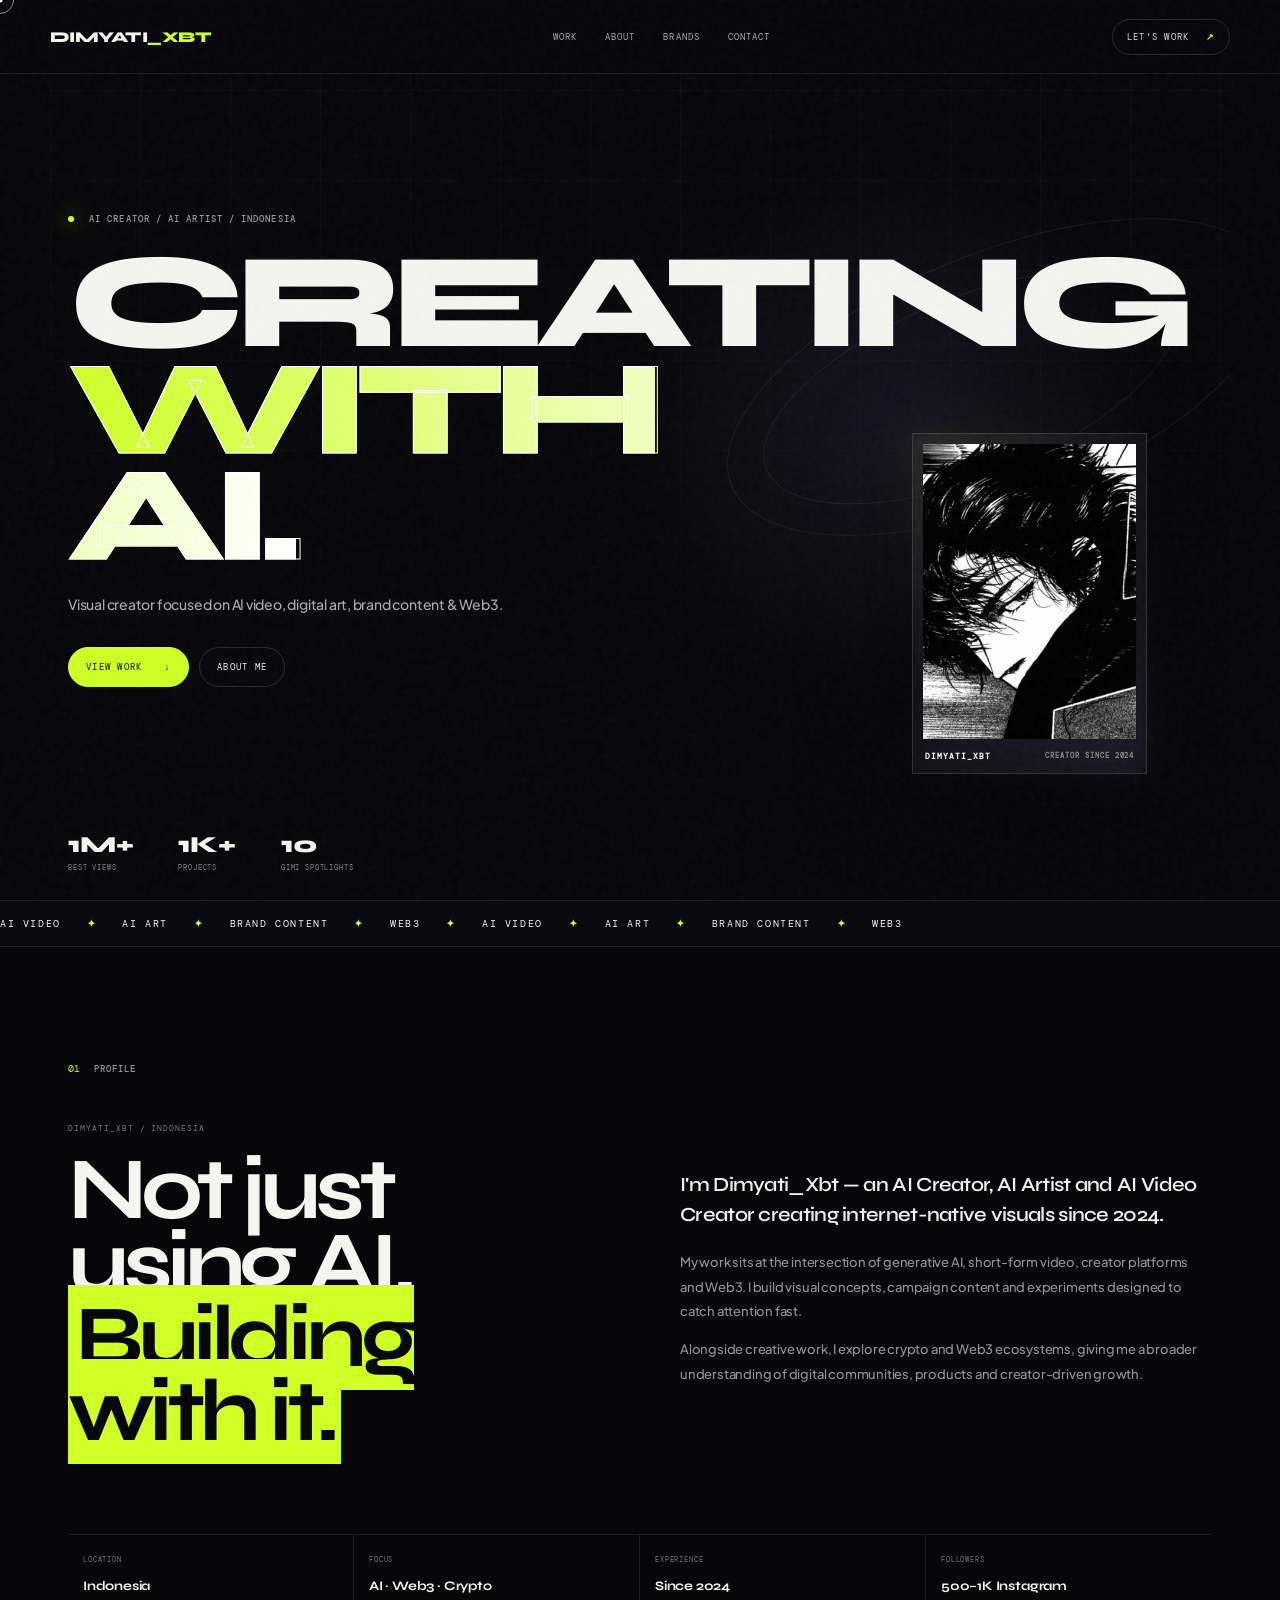
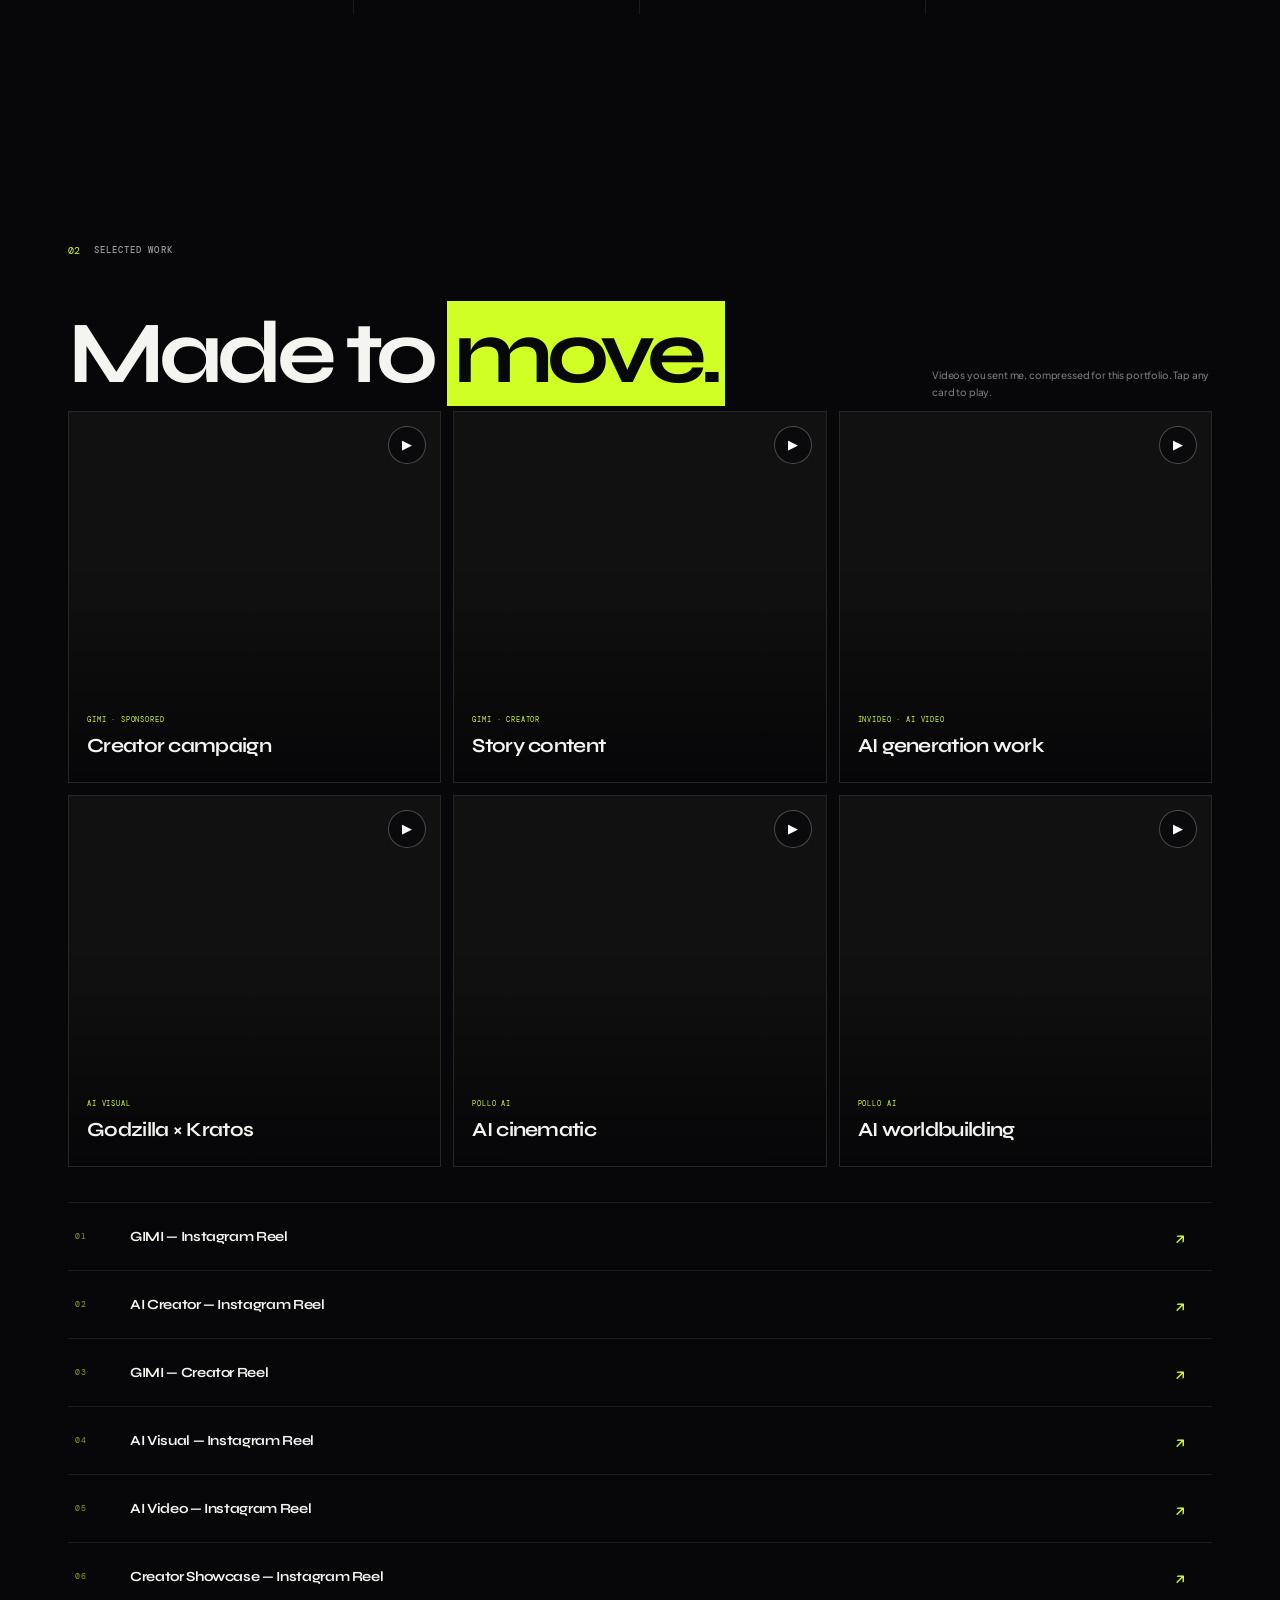
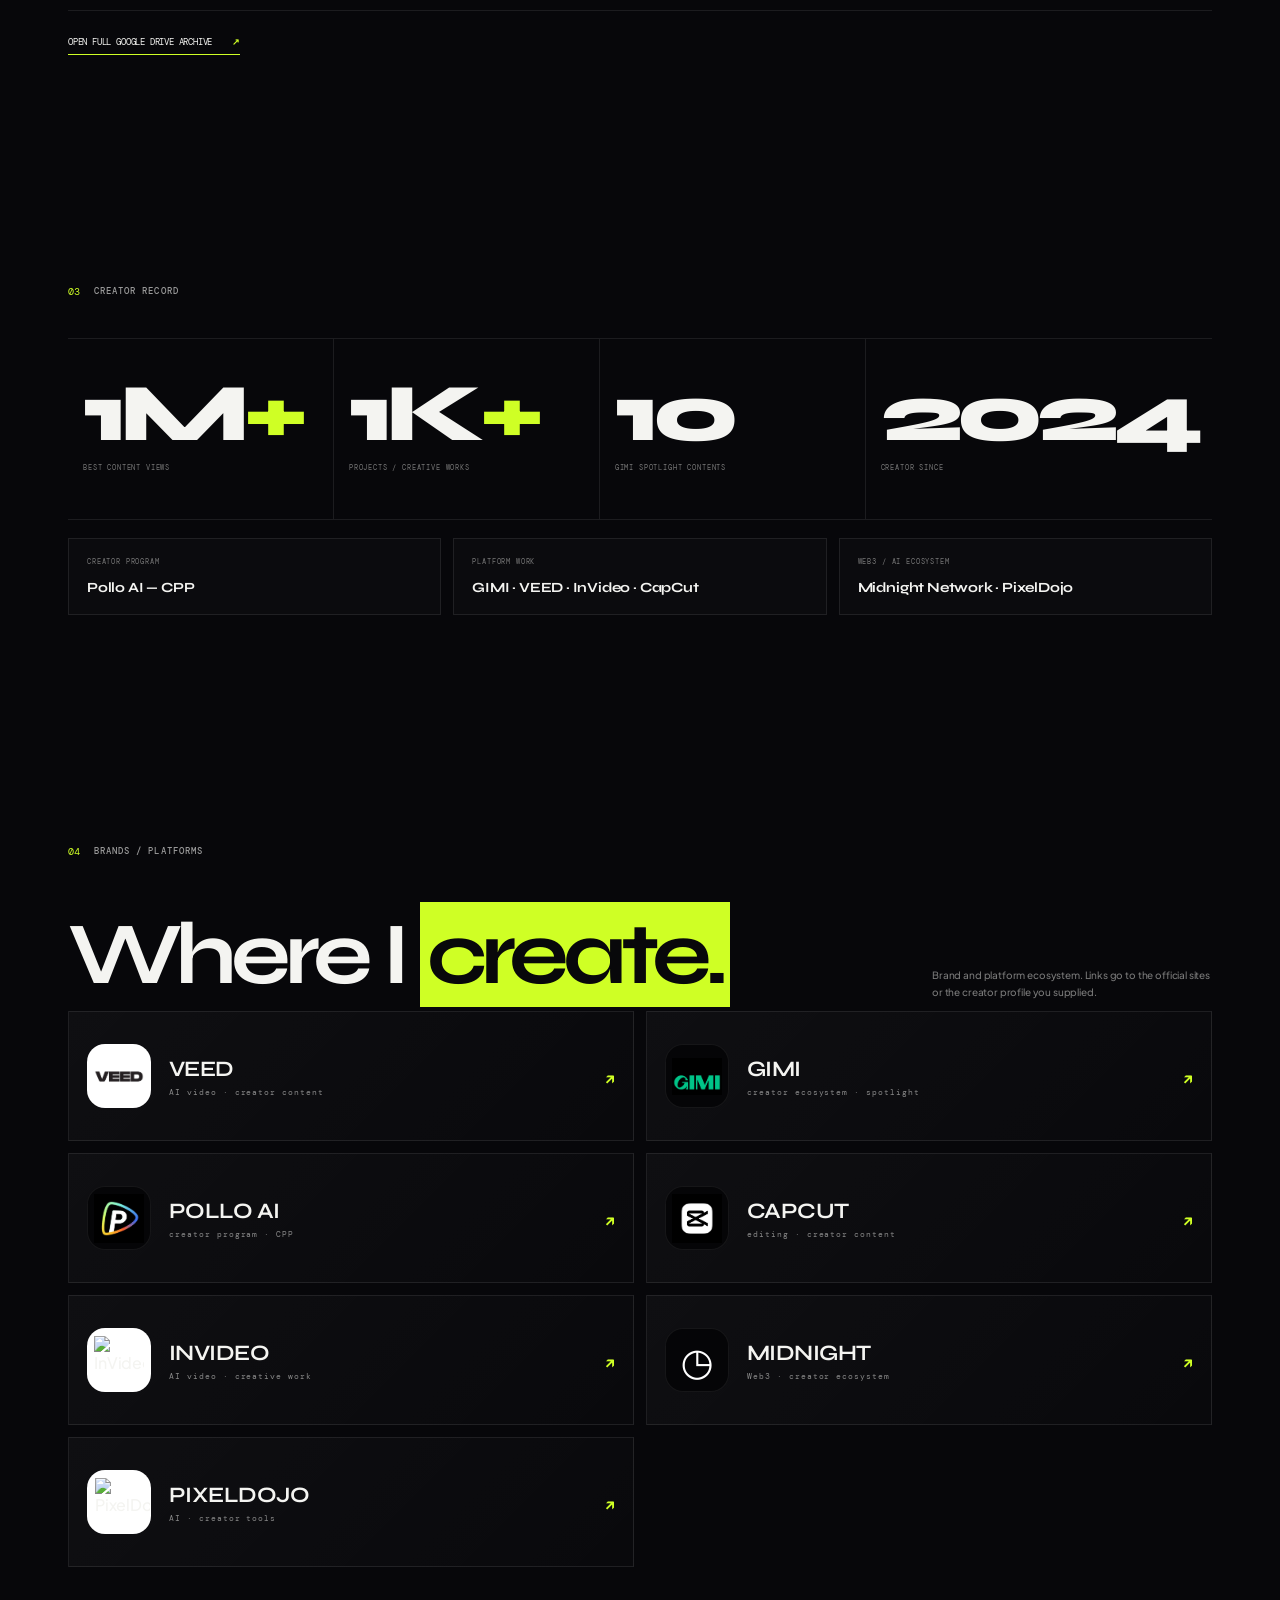
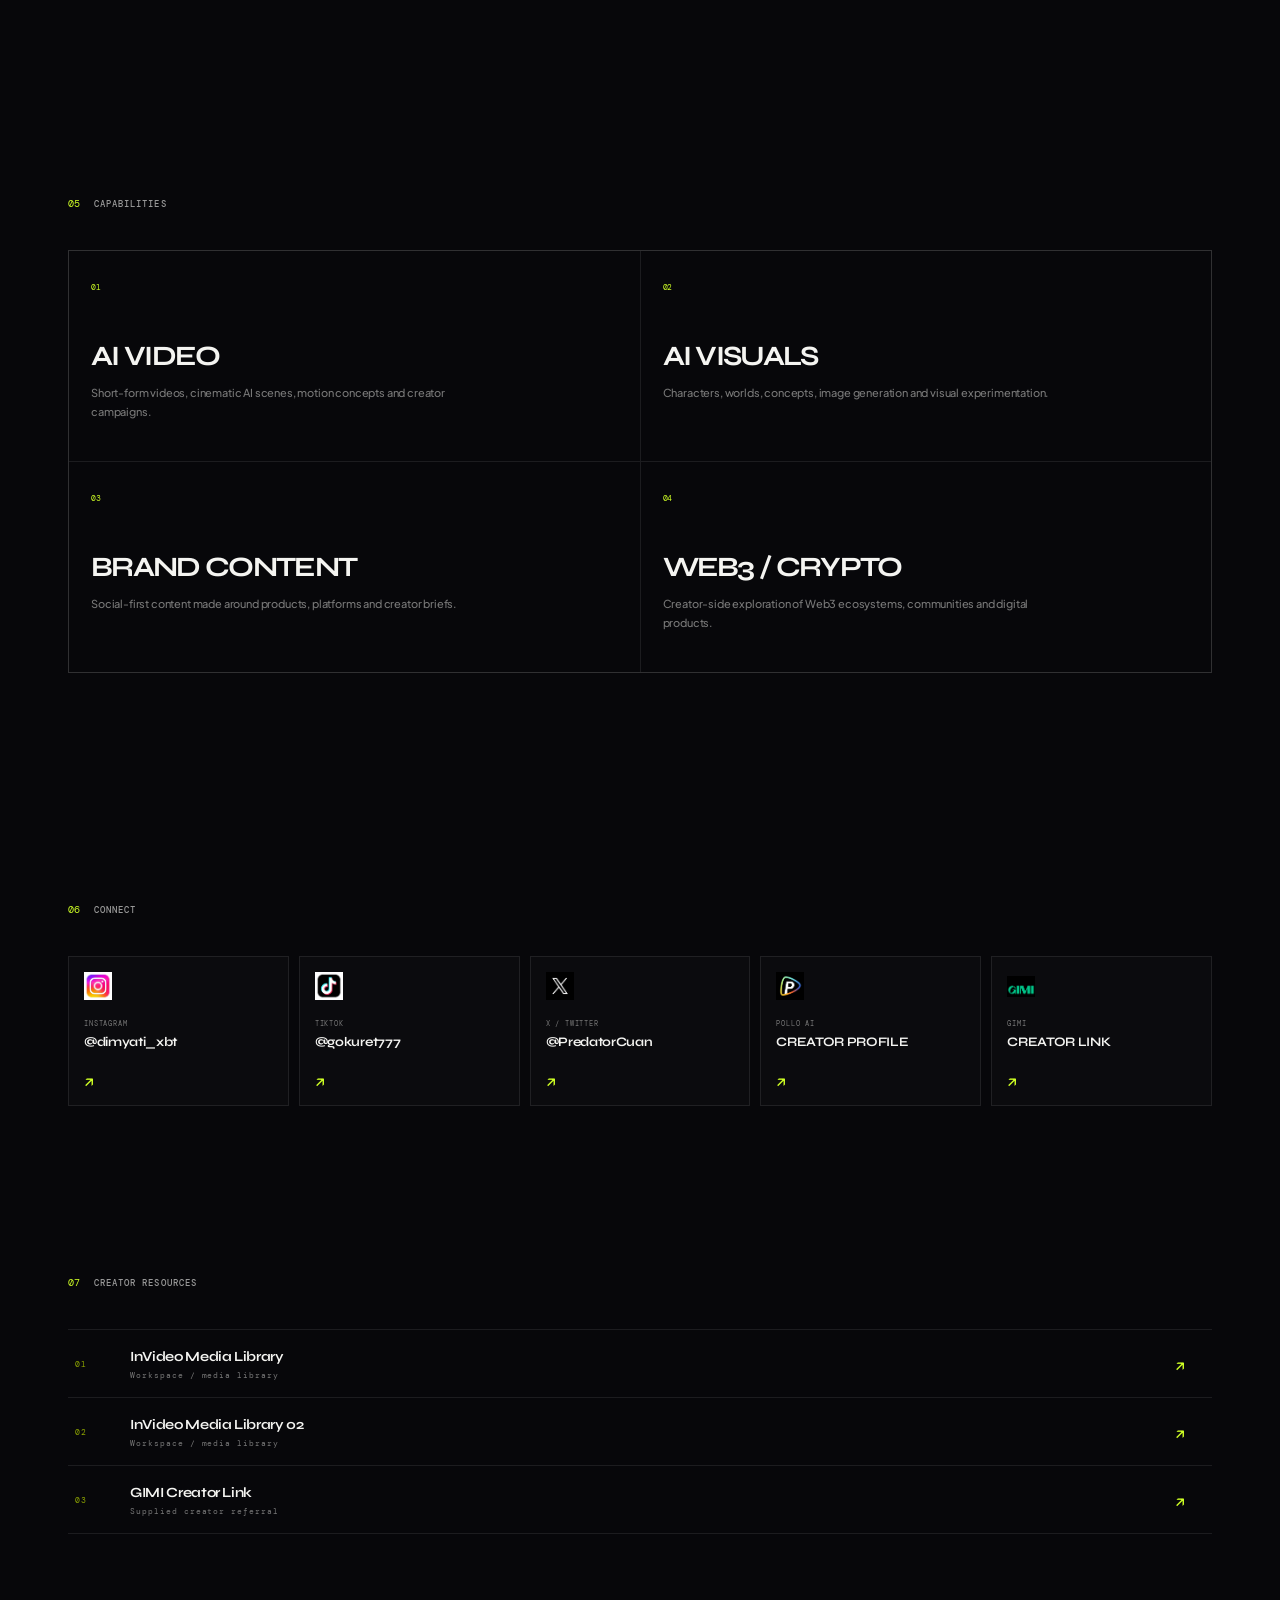
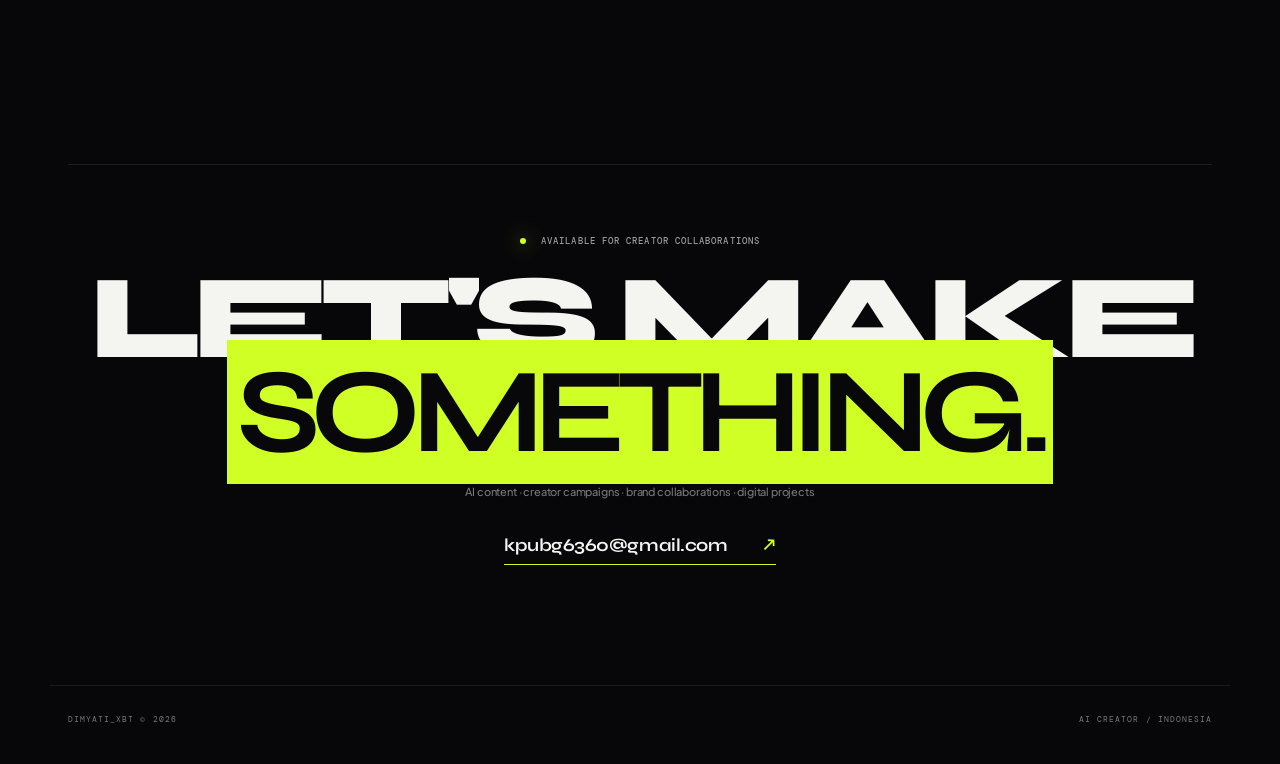
==== commit cd0c5aa0: "Add files via upload" ====
--- a/index.html
+++ b/index.html
@@ -1,42 +1,32 @@
-<!doctype html><html lang="en"><head><meta charset="utf-8"><meta name="viewport" content="width=device-width,initial-scale=1"><meta name="theme-color" content="#07070a"><meta name="description" content="DIMYATI_XBT — AI Creator, AI Artist & AI Video Creator from Indonesia."><title>DIMYATI_XBT — AI CREATOR</title><link rel="preconnect" href="https://fonts.googleapis.com"><link rel="preconnect" href="https://fonts.gstatic.com" crossorigin><link href="https://fonts.googleapis.com/css2?family=DM+Mono:wght@400;500&family=Sora:wght@400;500;600;700;800&display=swap" rel="stylesheet"><link rel="stylesheet" href="style.css"></head><body>
+<!doctype html><html lang="en"><head><meta charset="utf-8"><meta name="viewport" content="width=device-width,initial-scale=1"><meta name="theme-color" content="#07070a"><meta name="description" content="DIMYATI_XBT — AI Creator, AI Artist & AI Video Creator from Indonesia."><title>DIMYATI_XBT — AI CREATOR</title><link rel="preconnect" href="https://fonts.googleapis.com"><link rel="preconnect" href="https://fonts.gstatic.com" crossorigin><link href="https://fonts.googleapis.com/css2?family=DM+Mono:wght@400;500&family=Plus+Jakarta+Sans:wght@400;500;600;700;800&family=Syne:wght@400;500;600;700;800&display=swap" rel="stylesheet"><link rel="stylesheet" href="style.css"></head><body>
 <div class="loader"><div class="load-logo">DIMYATI<span>_XBT</span></div><div class="loadbar"><i></i></div></div><div class="noise"></div><div class="cursor"></div><div class="cursor-ring"></div><div class="scrollbar"></div>
 <header><a class="logo" href="#top">DIMYATI<span>_XBT</span></a><nav><a href="#work">WORK</a><a href="#about">ABOUT</a><a href="#brands">BRANDS</a><a href="#contact">CONTACT</a></nav><a class="pill" href="#contact">LET'S WORK <b>↗</b></a></header>
 <main id="top">
-<section class="hero"><video class="hero-bg" src="hero.mp4" autoplay muted loop playsinline></video><div class="hero-shade"></div><div class="hero-lines"></div><div class="hero-orbit o1"></div><div class="hero-orbit o2"></div>
+<section class="hero"><video class="hero-bg" src="media/hero.mp4" autoplay muted loop playsinline></video><div class="hero-shade"></div><div class="hero-lines"></div><div class="hero-orbit o1"></div><div class="hero-orbit o2"></div>
 <div class="hero-copy reveal"><div class="eyebrow"><i></i> AI CREATOR / AI ARTIST / INDONESIA</div><h1>CREATING<br><span>WITH AI.</span></h1><p>Visual creator focused on AI video, digital art, brand content & Web3.</p><div class="actions"><a class="btn main magnetic" href="#work">VIEW WORK <b>↓</b></a><a class="btn" href="#about">ABOUT ME</a></div></div>
 <div class="profile-card tilt reveal"><div class="profile-image"><img src="profile.webp" alt="Dimyati_Xbt"></div><div class="profile-meta"><strong>DIMYATI_XBT</strong><small>CREATOR SINCE 2024</small></div><div class="card-glow"></div></div><div class="hero-stats"><span>1M+<small>BEST VIEWS</small></span><span>1K+<small>PROJECTS</small></span><span>10<small>GIMI SPOTLIGHTS</small></span></div></section>
 <section class="ticker"><div class="ticker-track"><span>AI VIDEO</span><b>✦</b><span>AI ART</span><b>✦</b><span>BRAND CONTENT</span><b>✦</b><span>WEB3</span><b>✦</b><span>AI VIDEO</span><b>✦</b><span>AI ART</span><b>✦</b><span>BRAND CONTENT</span><b>✦</b><span>WEB3</span></div></section>
 <section class="section" id="about"><div class="sectop reveal"><span>01</span><small>PROFILE</small></div><div class="about-grid"><div class="about-title reveal"><p class="mini">DIMYATI_XBT / INDONESIA</p><h2>Not just using AI.<br><em>Building with it.</em></h2></div><div class="about-copy reveal"><p class="lead">I'm Dimyati_Xbt — an AI Creator, AI Artist and AI Video Creator creating internet-native visuals since 2024.</p><p>My work sits at the intersection of generative AI, short-form video, creator platforms and Web3. I build visual concepts, campaign content and experiments designed to catch attention fast.</p><p>Alongside creative work, I explore crypto and Web3 ecosystems, giving me a broader understanding of digital communities, products and creator-driven growth.</p></div></div><div class="fact-grid reveal"><div><small>LOCATION</small><b>Indonesia</b></div><div><small>FOCUS</small><b>AI · Web3 · Crypto</b></div><div><small>EXPERIENCE</small><b>Since 2024</b></div><div><small>FOLLOWERS</small><b>500–1K Instagram</b></div></div></section>
-<section class="section work" id="work"><div class="sectop reveal"><span>02</span><small>SELECTED WORK</small></div><div class="section-head reveal"><h2>Made to <em>move.</em></h2><p>Your selected AI videos, optimized for fast loading. Videos autoplay when visible — tap any card for sound-free playback control.</p></div><div class="media-grid">
-<article class="media-card tilt reveal"><video autoplay muted playsinline loop preload="metadata" src="gimi-hoodie.mp4" muted loop playsinline preload="metadata"></video><div class="media-info"><span>GIMI · SPONSORED</span><h3>Creator campaign</h3></div><button class="play">▶</button></article>
-<article class="media-card tilt reveal"><video autoplay muted playsinline loop preload="metadata" src="gimi-dinner.mp4" muted loop playsinline preload="metadata"></video><div class="media-info"><span>GIMI · CREATOR</span><h3>Story content</h3></div><button class="play">▶</button></article>
-<article class="media-card tilt reveal"><video autoplay muted playsinline loop preload="metadata" src="invideo.mp4" muted loop playsinline preload="metadata"></video><div class="media-info"><span>INVIDEO · AI VIDEO</span><h3>AI generation work</h3></div><button class="play">▶</button></article>
-<article class="media-card tilt reveal"><video autoplay muted playsinline loop preload="metadata" src="godzilla.mp4" muted loop playsinline preload="metadata"></video><div class="media-info"><span>AI VISUAL</span><h3>Godzilla × Kratos</h3></div><button class="play">▶</button></article>
-<article class="media-card tilt reveal"><video autoplay muted playsinline loop preload="metadata" src="pollo-rocket.mp4" muted loop playsinline preload="metadata"></video><div class="media-info"><span>POLLO AI</span><h3>AI cinematic</h3></div><button class="play">▶</button></article>
-<article class="media-card tilt reveal"><video autoplay muted playsinline loop preload="metadata" src="pollo-ice.mp4" muted loop playsinline preload="metadata"></video><div class="media-info"><span>POLLO AI</span><h3>AI worldbuilding</h3></div><button class="play">▶</button></article>
-</div><div class="visual-wall reveal">
-<div class="visual-wall-head"><span>VISUAL REFERENCES</span><small>TOOLS / PLATFORMS / CREATOR WORK</small></div>
-<div class="visual-wall-grid">
-<img src="capcut.webp" alt="CapCut">
-<img src="gimi.webp" alt="GIMI">
-<img src="instagram.webp" alt="Instagram">
-<img src="pollo.webp" alt="Pollo AI">
-<img src="tiktok.webp" alt="TikTok">
-<img src="x.webp" alt="X">
-<img src="veed.webp" alt="VEED">
-</div></div><div class="external-work reveal"><a href="https://www.instagram.com/reel/DcAc6IBJG1h/" target="_blank"><span>01</span><b>GIMI — Instagram Reel</b><i>↗</i></a><a href="https://www.instagram.com/reel/Db-TjmyJKpI/" target="_blank"><span>02</span><b>AI Creator — Instagram Reel</b><i>↗</i></a><a href="https://www.instagram.com/reel/Db4KRGkTrYI/" target="_blank"><span>03</span><b>GIMI — Creator Reel</b><i>↗</i></a><a href="https://www.instagram.com/reel/Dbzvg7rp00s/" target="_blank"><span>04</span><b>AI Visual — Instagram Reel</b><i>↗</i></a><a href="https://www.instagram.com/reel/DbfemI7JxS9/" target="_blank"><span>05</span><b>AI Video — Instagram Reel</b><i>↗</i></a><a href="https://www.instagram.com/reel/DbJ7ZbDzXWu/" target="_blank"><span>06</span><b>Creator Showcase — Instagram Reel</b><i>↗</i></a></div><a class="archive reveal" href="https://drive.google.com/drive/folders/1tmva_cP-qRkbdmeNe4z4xVnF5t1r1dKD" target="_blank">OPEN FULL GOOGLE DRIVE ARCHIVE <b>↗</b></a></section>
+<section class="section work" id="work"><div class="sectop reveal"><span>02</span><small>SELECTED WORK</small></div><div class="section-head reveal"><h2>Made to <em>move.</em></h2><p>Videos you sent me, compressed for this portfolio. Tap any card to play.</p></div><div class="media-grid">
+<article class="media-card tilt reveal"><video src="media/gimi-hoodie.mp4" muted loop playsinline preload="metadata"></video><div class="media-info"><span>GIMI · SPONSORED</span><h3>Creator campaign</h3></div><button class="play">▶</button></article>
+<article class="media-card tilt reveal"><video src="media/gimi-dinner.mp4" muted loop playsinline preload="metadata"></video><div class="media-info"><span>GIMI · CREATOR</span><h3>Story content</h3></div><button class="play">▶</button></article>
+<article class="media-card tilt reveal"><video src="media/invideo.mp4" muted loop playsinline preload="metadata"></video><div class="media-info"><span>INVIDEO · AI VIDEO</span><h3>AI generation work</h3></div><button class="play">▶</button></article>
+<article class="media-card tilt reveal"><video src="media/godzilla.mp4" muted loop playsinline preload="metadata"></video><div class="media-info"><span>AI VISUAL</span><h3>Godzilla × Kratos</h3></div><button class="play">▶</button></article>
+<article class="media-card tilt reveal"><video src="media/pollo-rocket.mp4" muted loop playsinline preload="metadata"></video><div class="media-info"><span>POLLO AI</span><h3>AI cinematic</h3></div><button class="play">▶</button></article>
+<article class="media-card tilt reveal"><video src="media/pollo-ice.mp4" muted loop playsinline preload="metadata"></video><div class="media-info"><span>POLLO AI</span><h3>AI worldbuilding</h3></div><button class="play">▶</button></article>
+</div><div class="external-work reveal"><a href="https://www.instagram.com/reel/DcAc6IBJG1h/" target="_blank"><span>01</span><b>GIMI — Instagram Reel</b><i>↗</i></a><a href="https://www.instagram.com/reel/Db-TjmyJKpI/" target="_blank"><span>02</span><b>AI Creator — Instagram Reel</b><i>↗</i></a><a href="https://www.instagram.com/reel/Db4KRGkTrYI/" target="_blank"><span>03</span><b>GIMI — Creator Reel</b><i>↗</i></a><a href="https://www.instagram.com/reel/Dbzvg7rp00s/" target="_blank"><span>04</span><b>AI Visual — Instagram Reel</b><i>↗</i></a><a href="https://www.instagram.com/reel/DbfemI7JxS9/" target="_blank"><span>05</span><b>AI Video — Instagram Reel</b><i>↗</i></a><a href="https://www.instagram.com/reel/DbJ7ZbDzXWu/" target="_blank"><span>06</span><b>Creator Showcase — Instagram Reel</b><i>↗</i></a></div><a class="archive reveal" href="https://drive.google.com/drive/folders/1tmva_cP-qRkbdmeNe4z4xVnF5t1r1dKD" target="_blank">OPEN FULL GOOGLE DRIVE ARCHIVE <b>↗</b></a></section>
 <section class="section metrics"><div class="sectop reveal"><span>03</span><small>CREATOR RECORD</small></div><div class="metric-grid"><div class="metric tilt reveal"><strong>1M<span>+</span></strong><small>BEST CONTENT VIEWS</small></div><div class="metric tilt reveal"><strong>1K<span>+</span></strong><small>PROJECTS / CREATIVE WORKS</small></div><div class="metric tilt reveal"><strong>10</strong><small>GIMI SPOTLIGHT CONTENTS</small></div><div class="metric tilt reveal"><strong>2024</strong><small>CREATOR SINCE</small></div></div><div class="achievement reveal"><div><small>CREATOR PROGRAM</small><b>Pollo AI — CPP</b></div><div><small>PLATFORM WORK</small><b>GIMI · VEED · InVideo · CapCut</b></div><div><small>WEB3 / AI ECOSYSTEM</small><b>Midnight Network · PixelDojo</b></div></div></section>
 <section class="section" id="brands"><div class="sectop reveal"><span>04</span><small>BRANDS / PLATFORMS</small></div><div class="section-head reveal"><h2>Where I <em>create.</em></h2><p>Brand and platform ecosystem. Links go to the official sites or the creator profile you supplied.</p></div><div class="brand-grid">
-<a class="brand-card tilt reveal" href="https://www.veed.io" target="_blank"><div class="brand-logo light"><img src="https://www.veed.io/favicon.ico" alt="VEED"></div><div><strong>VEED</strong><small>AI video · creator content</small></div><b>↗</b></a>
-<a class="brand-card tilt reveal" href="https://www.gimi.co" target="_blank"><div class="brand-logo"><img src="https://www.gimi.co/favicon.ico" alt="GIMI"></div><div><strong>GIMI</strong><small>creator ecosystem · spotlight</small></div><b>↗</b></a>
-<a class="brand-card tilt reveal" href="https://pollo.ai/profile/pubgkorea109983" target="_blank"><div class="brand-logo"><img src="https://pollo.ai/favicon.ico" alt="Pollo AI"></div><div><strong>POLLO AI</strong><small>creator program · CPP</small></div><b>↗</b></a>
-<a class="brand-card tilt reveal" href="https://www.capcut.com" target="_blank"><div class="brand-logo"><img src="https://www.capcut.com/favicon.ico" alt="CapCut"></div><div><strong>CAPCUT</strong><small>editing · creator content</small></div><b>↗</b></a>
+<a class="brand-card tilt reveal" href="https://www.veed.io" target="_blank"><div class="brand-logo light"><img src="veed.webp" alt="VEED"></div><div><strong>VEED</strong><small>AI video · creator content</small></div><b>↗</b></a>
+<a class="brand-card tilt reveal" href="https://www.gimi.co" target="_blank"><div class="brand-logo"><img src="gimi.webp" alt="GIMI"></div><div><strong>GIMI</strong><small>creator ecosystem · spotlight</small></div><b>↗</b></a>
+<a class="brand-card tilt reveal" href="https://pollo.ai/profile/pubgkorea109983" target="_blank"><div class="brand-logo"><img src="pollo.webp" alt="Pollo AI"></div><div><strong>POLLO AI</strong><small>creator program · CPP</small></div><b>↗</b></a>
+<a class="brand-card tilt reveal" href="https://www.capcut.com" target="_blank"><div class="brand-logo"><img src="capcut.webp" alt="CapCut"></div><div><strong>CAPCUT</strong><small>editing · creator content</small></div><b>↗</b></a>
 <a class="brand-card tilt reveal" href="https://invideo.io" target="_blank"><div class="brand-logo remote"><img src="https://invideo.io/favicon.ico" alt="InVideo"></div><div><strong>INVIDEO</strong><small>AI video · creative work</small></div><b>↗</b></a>
-<a class="brand-card tilt reveal" href="https://midnight.network/brand-hub" target="_blank"><div class="brand-logo midnight"><img src="https://midnight.network/favicon.ico" alt="Midnight"></div><div><strong>MIDNIGHT</strong><small>Web3 · creator ecosystem</small></div><b>↗</b></a>
+<a class="brand-card tilt reveal" href="https://midnight.network/brand-hub" target="_blank"><div class="brand-logo midnight"><span>◷</span></div><div><strong>MIDNIGHT</strong><small>Web3 · creator ecosystem</small></div><b>↗</b></a>
 <a class="brand-card tilt reveal" href="https://pixeldojo.ai" target="_blank"><div class="brand-logo remote"><img src="https://pixeldojo.ai/favicon.ico" alt="PixelDojo"></div><div><strong>PIXELDOJO</strong><small>AI · creator tools</small></div><b>↗</b></a>
 </div></section>
 <section class="section capabilities"><div class="sectop reveal"><span>05</span><small>CAPABILITIES</small></div><div class="cap-grid"><div class="cap reveal"><span>01</span><h3>AI VIDEO</h3><p>Short-form videos, cinematic AI scenes, motion concepts and creator campaigns.</p></div><div class="cap reveal"><span>02</span><h3>AI VISUALS</h3><p>Characters, worlds, concepts, image generation and visual experimentation.</p></div><div class="cap reveal"><span>03</span><h3>BRAND CONTENT</h3><p>Social-first content made around products, platforms and creator briefs.</p></div><div class="cap reveal"><span>04</span><h3>WEB3 / CRYPTO</h3><p>Creator-side exploration of Web3 ecosystems, communities and digital products.</p></div></div></section>
-<section class="section socials"><div class="sectop reveal"><span>06</span><small>CONNECT</small></div><div class="social-grid"><a class="social tilt reveal" href="https://www.instagram.com/dimyati_xbt" target="_blank"><img src="https://www.instagram.com/favicon.ico"><div><small>INSTAGRAM</small><b>@dimyati_xbt</b></div><span>↗</span></a><a class="social tilt reveal" href="https://www.tiktok.com/@gokuret777" target="_blank"><img src="https://www.tiktok.com/favicon.ico"><div><small>TIKTOK</small><b>@gokuret777</b></div><span>↗</span></a><a class="social tilt reveal" href="https://x.com/PredatorCuan" target="_blank"><img src="https://x.com/favicon.ico"><div><small>X / TWITTER</small><b>@PredatorCuan</b></div><span>↗</span></a><a class="social tilt reveal" href="https://pollo.ai/profile/pubgkorea109983" target="_blank"><img src="https://pollo.ai/favicon.ico"><div><small>POLLO AI</small><b>CREATOR PROFILE</b></div><span>↗</span></a><a class="social tilt reveal" href="https://app.gimi.co/en/sign-up?code=RI-RFS6XE6YV4DF" target="_blank"><img src="https://www.gimi.co/favicon.ico"><div><small>GIMI</small><b>CREATOR LINK</b></div><span>↗</span></a></div></section>
+<section class="section socials"><div class="sectop reveal"><span>06</span><small>CONNECT</small></div><div class="social-grid"><a class="social tilt reveal" href="https://www.instagram.com/dimyati_xbt" target="_blank"><img src="instagram.webp"><div><small>INSTAGRAM</small><b>@dimyati_xbt</b></div><span>↗</span></a><a class="social tilt reveal" href="https://www.tiktok.com/@gokuret777" target="_blank"><img src="tiktok.webp"><div><small>TIKTOK</small><b>@gokuret777</b></div><span>↗</span></a><a class="social tilt reveal" href="https://x.com/PredatorCuan" target="_blank"><img src="x.webp"><div><small>X / TWITTER</small><b>@PredatorCuan</b></div><span>↗</span></a><a class="social tilt reveal" href="https://pollo.ai/profile/pubgkorea109983" target="_blank"><img src="pollo.webp"><div><small>POLLO AI</small><b>CREATOR PROFILE</b></div><span>↗</span></a><a class="social tilt reveal" href="https://app.gimi.co/en/sign-up?code=RI-RFS6XE6YV4DF" target="_blank"><img src="gimi.webp"><div><small>GIMI</small><b>CREATOR LINK</b></div><span>↗</span></a></div></section>
 <section class="section resources"><div class="sectop reveal"><span>07</span><small>CREATOR RESOURCES</small></div><div class="resource-list"><a class="resource reveal" href="https://ai.invideo.io/workspace/f2656992-e799-4257-9057-be5a23be8bcf/media-library" target="_blank"><span>01</span><div><b>InVideo Media Library</b><small>Workspace / media library</small></div><i>↗</i></a><a class="resource reveal" href="https://ai.invideo.io/workspace/57402c30-e2e7-4885-9007-f8971b5e12df/media-library" target="_blank"><span>02</span><div><b>InVideo Media Library 02</b><small>Workspace / media library</small></div><i>↗</i></a><a class="resource reveal" href="https://app.gimi.co/en/sign-up?code=RI-RFS6XE6YV4DF" target="_blank"><span>03</span><div><b>GIMI Creator Link</b><small>Supplied creator referral</small></div><i>↗</i></a></div></section>
 <section class="contact section" id="contact"><div class="contact-card reveal"><div class="eyebrow"><i></i> AVAILABLE FOR CREATOR COLLABORATIONS</div><h2>LET'S MAKE<br><em>SOMETHING.</em></h2><p>AI content · creator campaigns · brand collaborations · digital projects</p><a class="email magnetic" href="mailto:kpubg6360@gmail.com">kpubg6360@gmail.com <b>↗</b></a></div></section>
 </main><footer><span>DIMYATI<span>_XBT</span> © 2026</span><span>AI CREATOR / INDONESIA</span></footer><script src="script.js"></script></body></html>
--- a/style.css
+++ b/style.css
@@ -1,66 +1,20 @@
-:root{--bg:#07070a;--panel:#101015;--ink:#f4f4f1;--muted:#8e8e98;--line:#ffffff16;--lime:#cfff25;--violet:#8a6cff;--cyan:#43d9ff;--max:1180px}*{box-sizing:border-box}html{scroll-behavior:smooth}body{margin:0;background:var(--bg);color:var(--ink);font-family:"Sora",system-ui;overflow-x:hidden;cursor:none}a{color:inherit;text-decoration:none}.noise{position:fixed;inset:0;pointer-events:none;z-index:90;opacity:.035;background-image:url("data:image/svg+xml,%3Csvg viewBox='0 0 160 160' xmlns='http://www.w3.org/2000/svg'%3E%3Cfilter id='n'%3E%3CfeTurbulence type='fractalNoise' baseFrequency='.9' numOctaves='4' stitchTiles='stitch'/%3E%3C/filter%3E%3Crect width='100%25' height='100%25' filter='url(%23n)'/%3E%3C/svg%3E")}.loader{position:fixed;inset:0;background:#07070a;z-index:200;display:grid;place-items:center;transition:.7s}.loader.hide{opacity:0;visibility:hidden}.load-logo{font:700 18px "Sora";letter-spacing:.1em}.load-logo span,.logo span{color:var(--lime)}.loadbar{position:absolute;bottom:15%;width:190px;height:2px;background:#222}.loadbar i{display:block;height:100%;background:var(--lime);width:0;animation:load 1.25s forwards}@keyframes load{to{width:100%}}.cursor,.cursor-ring{position:fixed;pointer-events:none;z-index:110;transform:translate(-50%,-50%);border-radius:50%}.cursor{width:5px;height:5px;background:white}.cursor-ring{width:28px;height:28px;border:1px solid #fff8;transition:.2s}.hover .cursor-ring{width:55px;height:55px;border-color:var(--lime)}.scrollbar{position:fixed;top:0;left:0;height:2px;width:0;background:linear-gradient(90deg,var(--lime),var(--cyan),var(--violet));z-index:150}header{position:fixed;top:0;left:0;right:0;height:74px;z-index:80;padding:0 max(18px,calc((100vw - var(--max))/2));display:flex;align-items:center;justify-content:space-between;background:#07070acc;backdrop-filter:blur(16px);border-bottom:1px solid var(--line)}.logo{font:700 15px "Sora";letter-spacing:.08em}nav{display:flex;gap:28px}nav a{font:9px "DM Mono";color:#aaa;transition:.25s}nav a:hover{color:var(--lime)}.pill{font:9px "DM Mono";border:1px solid #fff2;border-radius:99px;padding:11px 14px;color:#ddd}.pill b{color:var(--lime);margin-left:10px}.hero{height:100svh;min-height:700px;position:relative;max-width:var(--max);margin:auto;display:flex;align-items:center;padding:0 18px;overflow:hidden}.hero-bg{position:absolute;inset:0;width:100%;height:100%;object-fit:cover;opacity:.62;filter:saturate(.85) contrast(1.15)}.hero-shade{position:absolute;inset:0;background:radial-gradient(circle at 72% 48%,#a58cff18,transparent 28%),linear-gradient(90deg,#07070af5 0%,#07070a9d 48%,#07070a25 100%),linear-gradient(0deg,#07070a 0%,transparent 35%,#07070a88 100%)}.hero-lines{position:absolute;inset:0;background:linear-gradient(#ffffff08 1px,transparent 1px),linear-gradient(90deg,#ffffff08 1px,transparent 1px);background-size:90px 90px;mask-image:linear-gradient(to bottom,black,transparent)}.hero-orbit{position:absolute;border:1px solid #ffffff10;border-radius:50%;transform:rotate(-22deg);animation:spin 18s linear infinite}.o1{width:580px;height:250px;right:-60px;top:28%}.o2{width:440px;height:180px;right:40px;top:33%;animation-duration:13s;animation-direction:reverse}@keyframes spin{to{transform:rotate(338deg)}}.hero-copy{position:relative;z-index:4;max-width:690px}.eyebrow,.sectop small{font:9px "DM Mono";letter-spacing:.16em;color:#999}.eyebrow i{display:inline-block;width:6px;height:6px;background:var(--lime);border-radius:50%;margin-right:9px;box-shadow:0 0 20px var(--lime)}h1,h2,h3{font-family:"Sora";letter-spacing:-.06em}h1{font-size:clamp(70px,11vw,135px);line-height:.76;margin:24px 0}h1 span{color:transparent;-webkit-text-stroke:1px #fff;background:linear-gradient(90deg,var(--lime),#fff);-webkit-background-clip:text;background-clip:text} .hero-copy>p{color:#aaa;font-size:13px;max-width:500px;line-height:1.7}.actions{display:flex;gap:10px;margin-top:30px}.btn{display:inline-flex;align-items:center;border:1px solid #fff2;border-radius:99px;padding:13px 17px;font:9px "DM Mono";transition:.3s}.btn.main{background:var(--lime);color:#08080a;border-color:var(--lime)}.btn.main b{margin-left:22px}.btn:hover{transform:translateY(-3px);border-color:#fff5}.profile-card{position:absolute;z-index:5;right:7%;bottom:14%;width:235px;padding:10px;background:#ffffff0b;border:1px solid #fff2;backdrop-filter:blur(15px);box-shadow:0 35px 100px #0008;transform-style:preserve-3d}.profile-image{height:295px;overflow:hidden;background:#111}.profile-image img{width:100%;height:100%;object-fit:cover;transition:.5s}.profile-card:hover .profile-image img{transform:scale(1.04)}.profile-meta{display:flex;justify-content:space-between;gap:10px;padding:12px 2px 2px;font:8px "DM Mono"}.profile-meta small{color:#888;text-align:right}.card-glow{position:absolute;inset:-2px;background:linear-gradient(135deg,#cfff2518,transparent 40%,#7d65ff1b);z-index:-1;filter:blur(20px)}.hero-stats{position:absolute;bottom:28px;left:18px;right:18px;z-index:4;display:flex;gap:45px}.hero-stats span{font:700 23px "Sora"}.hero-stats small{display:block;font:7px "DM Mono";color:#888;letter-spacing:.1em;margin-top:5px}.ticker{border-top:1px solid var(--line);border-bottom:1px solid var(--line);overflow:hidden;background:#0a0a0e}.ticker-track{display:flex;gap:26px;width:max-content;padding:16px 0;animation:marquee 22s linear infinite;font:10px "DM Mono";letter-spacing:.12em}.ticker b{color:var(--lime)}@keyframes marquee{to{transform:translateX(-50%)}}.section{max-width:var(--max);margin:auto;padding:115px 18px}.sectop{display:flex;gap:14px;align-items:center;margin-bottom:40px}.sectop span{font:10px "DM Mono";color:var(--lime)}.about-grid{display:grid;grid-template-columns:1fr 1fr;gap:80px}.mini{font:8px "DM Mono";color:#777;letter-spacing:.12em}.about-title h2,.section-head h2{font-size:clamp(52px,7vw,88px);line-height:.84;margin:20px 0}.about-title h2 em,.section-head h2 em,.contact h2 em{font-style:normal;color:#08080a;background:var(--lime);padding:0 .08em}.about-copy{padding-top:35px}.about-copy p{font-size:13px;line-height:1.9;color:#92929b;max-width:550px}.about-copy .lead{font:20px "Sora";color:#eee;line-height:1.5}.fact-grid{display:grid;grid-template-columns:repeat(4,1fr);border-top:1px solid var(--line);margin-top:65px}.fact-grid div{padding:20px 15px;border-right:1px solid var(--line)}.fact-grid div:last-child{border:0}.fact-grid small,.metric small,.achievement small{font:7px "DM Mono";color:#777;display:block;margin-bottom:9px}.fact-grid b{font:13px "Sora"}.section-head{display:flex;align-items:end;justify-content:space-between;gap:30px}.section-head p{max-width:280px;color:#777;font-size:10px;line-height:1.7}.media-grid{display:grid;grid-template-columns:repeat(3,1fr);gap:12px}.media-card{position:relative;min-height:370px;overflow:hidden;background:#111;border:1px solid var(--line);transform-style:preserve-3d;transition:.2s}.media-card video{width:100%;height:100%;min-height:370px;object-fit:cover;display:block;filter:saturate(.9);transition:.5s}.media-card:hover video{transform:scale(1.04)}.media-card:after{content:"";position:absolute;inset:0;background:linear-gradient(0deg,#050507e8,transparent 60%)}.media-info{position:absolute;left:18px;right:18px;bottom:17px;z-index:2}.media-info span{font:7px "DM Mono";color:var(--lime)}.media-info h3{font-size:20px;margin:7px 0}.play{position:absolute;right:14px;top:14px;z-index:3;width:38px;height:38px;border-radius:50%;border:1px solid #fff4;background:#07070a99;color:white;backdrop-filter:blur(10px)}.media-card.playing .play{color:var(--lime)}.external-work{border-top:1px solid var(--line);margin-top:35px}.external-work a,.resource{display:grid;grid-template-columns:55px 1fr 30px;align-items:center;border-bottom:1px solid var(--line);min-height:68px;padding:0 7px;transition:.3s}.external-work a:hover,.resource:hover{background:#fff;color:#09090b;padding-left:20px}.external-work span,.resource span{font:8px "DM Mono";color:#8ea500}.external-work b,.resource b{font:14px "Sora"}.external-work i,.resource i{font-style:normal;color:var(--lime)}.external-work a:hover i,.resource:hover i{color:#778800}.archive{display:inline-block;margin-top:25px;border-bottom:1px solid var(--lime);padding-bottom:6px;font:9px "DM Mono"}.archive b{color:var(--lime);margin-left:15px}.metric-grid{display:grid;grid-template-columns:repeat(4,1fr);border-top:1px solid var(--line);border-bottom:1px solid var(--line)}.metric{min-height:180px;padding:25px 15px;border-right:1px solid var(--line);transform-style:preserve-3d}.metric:last-child{border:0}.metric strong{font:700 clamp(48px,7vw,82px) "Sora";display:block}.metric strong span{color:var(--lime)}.achievement{display:grid;grid-template-columns:repeat(3,1fr);margin-top:18px;gap:12px}.achievement>div{border:1px solid var(--line);padding:18px;background:#ffffff04}.achievement b{font:14px "Sora"}.brand-grid{display:grid;grid-template-columns:repeat(2,1fr);gap:12px}.brand-card{min-height:130px;border:1px solid var(--line);background:linear-gradient(135deg,#ffffff08,#ffffff02);display:flex;align-items:center;gap:18px;padding:18px;transition:.3s;transform-style:preserve-3d}.brand-card:hover{background:#fff;color:#08080a}.brand-logo{width:64px;height:64px;border-radius:18px;display:grid;place-items:center;background:#050507;border:1px solid #fff1;overflow:hidden;flex:none}.brand-logo.light{background:#fff}.brand-logo img{width:80%;height:80%;object-fit:contain}.brand-logo.remote{background:#fff}.brand-logo.midnight span{font-size:38px;color:#fff}.brand-card>div:nth-child(2){display:flex;flex-direction:column;gap:5px}.brand-card strong{font:22px "Sora"}.brand-card small{font:8px "DM Mono";color:#888}.brand-card>b{margin-left:auto;color:var(--lime)}.brand-card:hover>b{color:#789000}.cap-grid{display:grid;grid-template-columns:repeat(2,1fr);gap:1px;background:var(--line);border:1px solid var(--line)}.cap{background:var(--bg);min-height:210px;padding:22px}.cap span{font:8px "DM Mono";color:var(--lime)}.cap h3{font-size:28px;margin:45px 0 10px}.cap p{font-size:11px;color:#777;line-height:1.7;max-width:390px}.social-grid{display:grid;grid-template-columns:repeat(5,1fr);gap:10px}.social{min-height:150px;border:1px solid var(--line);padding:15px;display:flex;flex-direction:column;justify-content:space-between;background:#ffffff04;transition:.3s;transform-style:preserve-3d}.social:hover{background:#fff;color:#08080a}.social img{width:28px;height:28px;object-fit:contain}.social div{display:flex;flex-direction:column;gap:6px}.social small{font:7px "DM Mono";color:#777}.social b{font:13px "Sora"}.social>span{color:var(--lime)}.resources{padding-top:55px}.resource-list{border-top:1px solid var(--line)}.resource div{display:flex;flex-direction:column;gap:5px}.resource small{font:8px "DM Mono";color:#777}.contact{padding-bottom:120px}.contact-card{text-align:center;border-top:1px solid var(--line);padding-top:70px}.contact h2{font-size:clamp(62px,10vw,120px);line-height:.78;margin:25px 0}.contact p{color:#777;font-size:11px}.email{display:inline-flex;gap:35px;align-items:center;margin-top:25px;border-bottom:1px solid var(--lime);padding-bottom:8px;font:18px "Sora"}.email b{color:var(--lime)}footer{max-width:var(--max);margin:auto;border-top:1px solid var(--line);padding:28px 18px 40px;display:flex;justify-content:space-between;font:8px "DM Mono";color:#777}.reveal{opacity:0;transform:translateY(25px);transition:.75s ease}.reveal.visible{opacity:1;transform:none}@media(max-width:900px){body{cursor:auto}.cursor,.cursor-ring{display:none}nav{display:none}.hero{min-height:720px}.profile-card{width:190px;right:25px;bottom:17%}.profile-image{height:240px}.hero-stats{gap:20px}.hero-stats span{font-size:18px}.media-grid{grid-template-columns:1fr 1fr}.social-grid{grid-template-columns:1fr 1fr}.social:last-child{grid-column:span 2}.metric-grid{grid-template-columns:1fr 1fr}.metric:nth-child(2){border-right:0}.brand-grid{grid-template-columns:1fr}.about-grid{grid-template-columns:1fr;gap:20px}.about-copy{padding-top:0}.fact-grid{grid-template-columns:1fr 1fr}.achievement{grid-template-columns:1fr}.cap-grid{grid-template-columns:1fr}.section{padding:90px 18px}}@media(max-width:560px){.section{padding:80px 15px}.hero{min-height:690px}.hero-bg{object-position:center}.hero-copy{max-width:100%}h1{font-size:62px}.hero-copy>p{max-width:300px}.profile-card{width:130px;right:14px;bottom:14%;opacity:.9}.profile-image{height:170px}.hero-stats{left:15px;bottom:18px;gap:18px}.hero-stats span{font-size:16px}.hero-stats small{font-size:6px}.media-grid{grid-template-columns:1fr}.media-card,.media-card video{min-height:360px}.social-grid{grid-template-columns:1fr 1fr}.social:last-child{grid-column:auto}.metric-grid{grid-template-columns:1fr 1fr}.metric{min-height:140px}.metric strong{font-size:44px}.fact-grid{grid-template-columns:1fr 1fr}.section-head{display:block}.section-head p{margin-top:0}.brand-card{min-height:110px}.brand-logo{width:54px;height:54px}.brand-card strong{font-size:18px}.cap{min-height:170px}.cap h3{margin-top:30px}.email{font-size:14px}footer{flex-direction:column;gap:10px}}@media(prefers-reduced-motion:reduce){*,*:before,*:after{animation-duration:.01ms!important;scroll-behavior:auto!important;transition-duration:.01ms!important}}
+:root{--bg:#07070a;--panel:#101015;--ink:#f4f4f1;--muted:#8e8e98;--line:#ffffff16;--lime:#cfff25;--violet:#8a6cff;--cyan:#43d9ff;--max:1180px}*{box-sizing:border-box}html{scroll-behavior:smooth}body{margin:0;background:var(--bg);color:var(--ink);font-family:var(--font-body);overflow-x:hidden;cursor:none}a{color:inherit;text-decoration:none}.noise{position:fixed;inset:0;pointer-events:none;z-index:90;opacity:.035;background-image:url("data:image/svg+xml,%3Csvg viewBox='0 0 160 160' xmlns='http://www.w3.org/2000/svg'%3E%3Cfilter id='n'%3E%3CfeTurbulence type='fractalNoise' baseFrequency='.9' numOctaves='4' stitchTiles='stitch'/%3E%3C/filter%3E%3Crect width='100%25' height='100%25' filter='url(%23n)'/%3E%3C/svg%3E")}.loader{position:fixed;inset:0;background:#07070a;z-index:200;display:grid;place-items:center;transition:.7s}.loader.hide{opacity:0;visibility:hidden}.load-logo{font:700 18px var(--font-display);letter-spacing:.1em}.load-logo span,.logo span{color:var(--lime)}.loadbar{position:absolute;bottom:15%;width:190px;height:2px;background:#222}.loadbar i{display:block;height:100%;background:var(--lime);width:0;animation:load 1.25s forwards}@keyframes load{to{width:100%}}.cursor,.cursor-ring{position:fixed;pointer-events:none;z-index:110;transform:translate(-50%,-50%);border-radius:50%}.cursor{width:5px;height:5px;background:white}.cursor-ring{width:28px;height:28px;border:1px solid #fff8;transition:.2s}.hover .cursor-ring{width:55px;height:55px;border-color:var(--lime)}.scrollbar{position:fixed;top:0;left:0;height:2px;width:0;background:linear-gradient(90deg,var(--lime),var(--cyan),var(--violet));z-index:150}header{position:fixed;top:0;left:0;right:0;height:74px;z-index:80;padding:0 max(18px,calc((100vw - var(--max))/2));display:flex;align-items:center;justify-content:space-between;background:#07070acc;backdrop-filter:blur(16px);border-bottom:1px solid var(--line)}.logo{font:700 15px var(--font-display);letter-spacing:.08em}nav{display:flex;gap:28px}nav a{font:9px var(--font-mono);color:#aaa;transition:.25s}nav a:hover{color:var(--lime)}.pill{font:9px var(--font-mono);border:1px solid #fff2;border-radius:99px;padding:11px 14px;color:#ddd}.pill b{color:var(--lime);margin-left:10px}.hero{height:100svh;min-height:700px;position:relative;max-width:var(--max);margin:auto;display:flex;align-items:center;padding:0 18px;overflow:hidden}.hero-bg{position:absolute;inset:0;width:100%;height:100%;object-fit:cover;opacity:.62;filter:saturate(.85) contrast(1.15)}.hero-shade{position:absolute;inset:0;background:radial-gradient(circle at 72% 48%,#a58cff18,transparent 28%),linear-gradient(90deg,#07070af5 0%,#07070a9d 48%,#07070a25 100%),linear-gradient(0deg,#07070a 0%,transparent 35%,#07070a88 100%)}.hero-lines{position:absolute;inset:0;background:linear-gradient(#ffffff08 1px,transparent 1px),linear-gradient(90deg,#ffffff08 1px,transparent 1px);background-size:90px 90px;mask-image:linear-gradient(to bottom,black,transparent)}.hero-orbit{position:absolute;border:1px solid #ffffff10;border-radius:50%;transform:rotate(-22deg);animation:spin 18s linear infinite}.o1{width:580px;height:250px;right:-60px;top:28%}.o2{width:440px;height:180px;right:40px;top:33%;animation-duration:13s;animation-direction:reverse}@keyframes spin{to{transform:rotate(338deg)}}.hero-copy{position:relative;z-index:4;max-width:690px}.eyebrow,.sectop small{font:9px var(--font-mono);letter-spacing:.16em;color:#999}.eyebrow i{display:inline-block;width:6px;height:6px;background:var(--lime);border-radius:50%;margin-right:9px;box-shadow:0 0 20px var(--lime)}h1,h2,h3{font-family:var(--font-display);letter-spacing:-.06em}h1{font-size:clamp(70px,11vw,135px);line-height:.76;margin:24px 0}h1 span{color:transparent;-webkit-text-stroke:1px #fff;background:linear-gradient(90deg,var(--lime),#fff);-webkit-background-clip:text;background-clip:text} .hero-copy>p{color:#aaa;font-size:13px;max-width:500px;line-height:1.7}.actions{display:flex;gap:10px;margin-top:30px}.btn{display:inline-flex;align-items:center;border:1px solid #fff2;border-radius:99px;padding:13px 17px;font:9px var(--font-mono);transition:.3s}.btn.main{background:var(--lime);color:#08080a;border-color:var(--lime)}.btn.main b{margin-left:22px}.btn:hover{transform:translateY(-3px);border-color:#fff5}.profile-card{position:absolute;z-index:5;right:7%;bottom:14%;width:235px;padding:10px;background:#ffffff0b;border:1px solid #fff2;backdrop-filter:blur(15px);box-shadow:0 35px 100px #0008;transform-style:preserve-3d}.profile-image{height:295px;overflow:hidden;background:#111}.profile-image img{width:100%;height:100%;object-fit:cover;transition:.5s}.profile-card:hover .profile-image img{transform:scale(1.04)}.profile-meta{display:flex;justify-content:space-between;gap:10px;padding:12px 2px 2px;font:8px var(--font-mono)}.profile-meta small{color:#888;text-align:right}.card-glow{position:absolute;inset:-2px;background:linear-gradient(135deg,#cfff2518,transparent 40%,#7d65ff1b);z-index:-1;filter:blur(20px)}.hero-stats{position:absolute;bottom:28px;left:18px;right:18px;z-index:4;display:flex;gap:45px}.hero-stats span{font:700 23px var(--font-display)}.hero-stats small{display:block;font:7px var(--font-mono);color:#888;letter-spacing:.1em;margin-top:5px}.ticker{border-top:1px solid var(--line);border-bottom:1px solid var(--line);overflow:hidden;background:#0a0a0e}.ticker-track{display:flex;gap:26px;width:max-content;padding:16px 0;animation:marquee 22s linear infinite;font:10px var(--font-mono);letter-spacing:.12em}.ticker b{color:var(--lime)}@keyframes marquee{to{transform:translateX(-50%)}}.section{max-width:var(--max);margin:auto;padding:115px 18px}.sectop{display:flex;gap:14px;align-items:center;margin-bottom:40px}.sectop span{font:10px var(--font-mono);color:var(--lime)}.about-grid{display:grid;grid-template-columns:1fr 1fr;gap:80px}.mini{font:8px var(--font-mono);color:#777;letter-spacing:.12em}.about-title h2,.section-head h2{font-size:clamp(52px,7vw,88px);line-height:.84;margin:20px 0}.about-title h2 em,.section-head h2 em,.contact h2 em{font-style:normal;color:#08080a;background:var(--lime);padding:0 .08em}.about-copy{padding-top:35px}.about-copy p{font-size:13px;line-height:1.9;color:#92929b;max-width:550px}.about-copy .lead{font:20px var(--font-display);color:#eee;line-height:1.5}.fact-grid{display:grid;grid-template-columns:repeat(4,1fr);border-top:1px solid var(--line);margin-top:65px}.fact-grid div{padding:20px 15px;border-right:1px solid var(--line)}.fact-grid div:last-child{border:0}.fact-grid small,.metric small,.achievement small{font:7px var(--font-mono);color:#777;display:block;margin-bottom:9px}.fact-grid b{font:13px var(--font-display)}.section-head{display:flex;align-items:end;justify-content:space-between;gap:30px}.section-head p{max-width:280px;color:#777;font-size:10px;line-height:1.7}.media-grid{display:grid;grid-template-columns:repeat(3,1fr);gap:12px}.media-card{position:relative;min-height:370px;overflow:hidden;background:#111;border:1px solid var(--line);transform-style:preserve-3d;transition:.2s}.media-card video{width:100%;height:100%;min-height:370px;object-fit:cover;display:block;filter:saturate(.9);transition:.5s}.media-card:hover video{transform:scale(1.04)}.media-card:after{content:"";position:absolute;inset:0;background:linear-gradient(0deg,#050507e8,transparent 60%)}.media-info{position:absolute;left:18px;right:18px;bottom:17px;z-index:2}.media-info span{font:7px var(--font-mono);color:var(--lime)}.media-info h3{font-size:20px;margin:7px 0}.play{position:absolute;right:14px;top:14px;z-index:3;width:38px;height:38px;border-radius:50%;border:1px solid #fff4;background:#07070a99;color:white;backdrop-filter:blur(10px)}.media-card.playing .play{color:var(--lime)}.external-work{border-top:1px solid var(--line);margin-top:35px}.external-work a,.resource{display:grid;grid-template-columns:55px 1fr 30px;align-items:center;border-bottom:1px solid var(--line);min-height:68px;padding:0 7px;transition:.3s}.external-work a:hover,.resource:hover{background:#fff;color:#09090b;padding-left:20px}.external-work span,.resource span{font:8px var(--font-mono);color:#8ea500}.external-work b,.resource b{font:14px var(--font-display)}.external-work i,.resource i{font-style:normal;color:var(--lime)}.external-work a:hover i,.resource:hover i{color:#778800}.archive{display:inline-block;margin-top:25px;border-bottom:1px solid var(--lime);padding-bottom:6px;font:9px var(--font-mono)}.archive b{color:var(--lime);margin-left:15px}.metric-grid{display:grid;grid-template-columns:repeat(4,1fr);border-top:1px solid var(--line);border-bottom:1px solid var(--line)}.metric{min-height:180px;padding:25px 15px;border-right:1px solid var(--line);transform-style:preserve-3d}.metric:last-child{border:0}.metric strong{font:700 clamp(48px,7vw,82px) var(--font-display);display:block}.metric strong span{color:var(--lime)}.achievement{display:grid;grid-template-columns:repeat(3,1fr);margin-top:18px;gap:12px}.achievement>div{border:1px solid var(--line);padding:18px;background:#ffffff04}.achievement b{font:14px var(--font-display)}.brand-grid{display:grid;grid-template-columns:repeat(2,1fr);gap:12px}.brand-card{min-height:130px;border:1px solid var(--line);background:linear-gradient(135deg,#ffffff08,#ffffff02);display:flex;align-items:center;gap:18px;padding:18px;transition:.3s;transform-style:preserve-3d}.brand-card:hover{background:#fff;color:#08080a}.brand-logo{width:64px;height:64px;border-radius:18px;display:grid;place-items:center;background:#050507;border:1px solid #fff1;overflow:hidden;flex:none}.brand-logo.light{background:#fff}.brand-logo img{width:80%;height:80%;object-fit:contain}.brand-logo.remote{background:#fff}.brand-logo.midnight span{font-size:38px;color:#fff}.brand-card>div:nth-child(2){display:flex;flex-direction:column;gap:5px}.brand-card strong{font:22px var(--font-display)}.brand-card small{font:8px var(--font-mono);color:#888}.brand-card>b{margin-left:auto;color:var(--lime)}.brand-card:hover>b{color:#789000}.cap-grid{display:grid;grid-template-columns:repeat(2,1fr);gap:1px;background:var(--line);border:1px solid var(--line)}.cap{background:var(--bg);min-height:210px;padding:22px}.cap span{font:8px var(--font-mono);color:var(--lime)}.cap h3{font-size:28px;margin:45px 0 10px}.cap p{font-size:11px;color:#777;line-height:1.7;max-width:390px}.social-grid{display:grid;grid-template-columns:repeat(5,1fr);gap:10px}.social{min-height:150px;border:1px solid var(--line);padding:15px;display:flex;flex-direction:column;justify-content:space-between;background:#ffffff04;transition:.3s;transform-style:preserve-3d}.social:hover{background:#fff;color:#08080a}.social img{width:28px;height:28px;object-fit:contain}.social div{display:flex;flex-direction:column;gap:6px}.social small{font:7px var(--font-mono);color:#777}.social b{font:13px var(--font-display)}.social>span{color:var(--lime)}.resources{padding-top:55px}.resource-list{border-top:1px solid var(--line)}.resource div{display:flex;flex-direction:column;gap:5px}.resource small{font:8px var(--font-mono);color:#777}.contact{padding-bottom:120px}.contact-card{text-align:center;border-top:1px solid var(--line);padding-top:70px}.contact h2{font-size:clamp(62px,10vw,120px);line-height:.78;margin:25px 0}.contact p{color:#777;font-size:11px}.email{display:inline-flex;gap:35px;align-items:center;margin-top:25px;border-bottom:1px solid var(--lime);padding-bottom:8px;font:18px var(--font-display)}.email b{color:var(--lime)}footer{max-width:var(--max);margin:auto;border-top:1px solid var(--line);padding:28px 18px 40px;display:flex;justify-content:space-between;font:8px var(--font-mono);color:#777}.reveal{opacity:0;transform:translateY(25px);transition:.75s ease}.reveal.visible{opacity:1;transform:none}@media(max-width:900px){body{cursor:auto}.cursor,.cursor-ring{display:none}nav{display:none}.hero{min-height:720px}.profile-card{width:190px;right:25px;bottom:17%}.profile-image{height:240px}.hero-stats{gap:20px}.hero-stats span{font-size:18px}.media-grid{grid-template-columns:1fr 1fr}.social-grid{grid-template-columns:1fr 1fr}.social:last-child{grid-column:span 2}.metric-grid{grid-template-columns:1fr 1fr}.metric:nth-child(2){border-right:0}.brand-grid{grid-template-columns:1fr}.about-grid{grid-template-columns:1fr;gap:20px}.about-copy{padding-top:0}.fact-grid{grid-template-columns:1fr 1fr}.achievement{grid-template-columns:1fr}.cap-grid{grid-template-columns:1fr}.section{padding:90px 18px}}@media(max-width:560px){.section{padding:80px 15px}.hero{min-height:690px}.hero-bg{object-position:center}.hero-copy{max-width:100%}h1{font-size:62px}.hero-copy>p{max-width:300px}.profile-card{width:130px;right:14px;bottom:14%;opacity:.9}.profile-image{height:170px}.hero-stats{left:15px;bottom:18px;gap:18px}.hero-stats span{font-size:16px}.hero-stats small{font-size:6px}.media-grid{grid-template-columns:1fr}.media-card,.media-card video{min-height:360px}.social-grid{grid-template-columns:1fr 1fr}.social:last-child{grid-column:auto}.metric-grid{grid-template-columns:1fr 1fr}.metric{min-height:140px}.metric strong{font-size:44px}.fact-grid{grid-template-columns:1fr 1fr}.section-head{display:block}.section-head p{margin-top:0}.brand-card{min-height:110px}.brand-logo{width:54px;height:54px}.brand-card strong{font-size:18px}.cap{min-height:170px}.cap h3{margin-top:30px}.email{font-size:14px}footer{flex-direction:column;gap:10px}}@media(prefers-reduced-motion:reduce){*,*:before,*:after{animation-duration:.01ms!important;scroll-behavior:auto!important;transition-duration:.01ms!important}}
 
-/* ===== V2 VISUAL POLISH ===== */
-:root{--glass:#ffffff08;--glass2:#ffffff0d}
-body{background:
-radial-gradient(circle at 82% 8%,#8a6cff0c,transparent 25%),
-radial-gradient(circle at 8% 42%,#43d9ff08,transparent 22%),var(--bg)}
-header{box-shadow:0 8px 40px #0005}
-.section{padding-top:92px;padding-bottom:92px}
-.section-head{margin-bottom:28px}
-.media-grid{grid-template-columns:repeat(12,1fr);gap:14px}
-.media-card{grid-column:span 4;min-height:410px;border-radius:22px;box-shadow:0 18px 60px #0007;isolation:isolate}
-.media-card:nth-child(1){grid-column:span 7;min-height:500px}
-.media-card:nth-child(2){grid-column:span 5;min-height:500px}
-.media-card:nth-child(5),.media-card:nth-child(6){grid-column:span 6}
-.media-card video{min-height:410px}
-.media-card:nth-child(1) video,.media-card:nth-child(2) video{min-height:500px}
-.media-card:before{content:"";position:absolute;inset:0;z-index:1;background:linear-gradient(135deg,#ffffff14,transparent 35%,transparent 65%,#cfff2508);pointer-events:none}
-.media-card:after{z-index:1}
-.play{display:grid;place-items:center;cursor:pointer;box-shadow:0 8px 30px #0008}
-.media-card.playing .play{border-color:#cfff25aa;box-shadow:0 0 30px #cfff2530}
-.visual-wall{margin:34px 0 10px;padding:16px;border:1px solid var(--line);background:linear-gradient(135deg,#ffffff08,#ffffff02);border-radius:18px}
-.visual-wall-head{display:flex;justify-content:space-between;gap:20px;margin-bottom:14px;font:8px "DM Mono";letter-spacing:.12em}
-.visual-wall-head span{color:var(--lime)}
-.visual-wall-head small{color:#666}
-.visual-wall-grid{display:grid;grid-template-columns:repeat(7,1fr);gap:8px}
-.visual-wall-grid img{width:100%;height:72px;object-fit:contain;padding:13px;border:1px solid var(--line);background:#050507;border-radius:12px;filter:grayscale(.05);transition:.3s}
-.visual-wall-grid img:hover{transform:translateY(-4px) rotateX(6deg);border-color:#cfff2560}
-.brand-card,.social,.metric,.cap{box-shadow:0 14px 50px #0005}
-.brand-card{border-radius:18px}
-.social{border-radius:16px}
-.brand-logo{box-shadow:inset 0 0 25px #fff08}
-.brand-logo img,.social img{image-rendering:auto}
-.resource,.external-work a{border-radius:10px}
-.external-work a{margin:3px 0}
-.contact-card{position:relative;overflow:hidden}
-.contact-card:before{content:"";position:absolute;width:420px;height:420px;border-radius:50%;background:#cfff2510;filter:blur(70px);left:50%;top:20%;transform:translate(-50%,-50%);pointer-events:none}
-@media(max-width:900px){
-  .media-grid{grid-template-columns:1fr 1fr}
-  .media-card,.media-card:nth-child(1),.media-card:nth-child(2),.media-card:nth-child(5),.media-card:nth-child(6){grid-column:span 1;min-height:390px}
-  .media-card video,.media-card:nth-child(1) video,.media-card:nth-child(2) video{min-height:390px}
-  .visual-wall-grid{grid-template-columns:repeat(4,1fr)}
-}
-@media(max-width:560px){
-  .section{padding-top:72px;padding-bottom:72px}
-  .media-grid{grid-template-columns:1fr}
-  .media-card,.media-card:nth-child(1),.media-card:nth-child(2),.media-card:nth-child(5),.media-card:nth-child(6){grid-column:auto;min-height:380px;border-radius:18px}
-  .media-card video,.media-card:nth-child(1) video,.media-card:nth-child(2) video{min-height:380px}
-  .visual-wall{padding:12px}
-  .visual-wall-grid{grid-template-columns:repeat(4,1fr)}
-  .visual-wall-grid img{height:58px;padding:10px}
-  .visual-wall-head{display:block;line-height:1.8}
-  .visual-wall-head small{display:block}
-}
-
-/* V3 media reliability + presentation */
-.media-card{background:
-radial-gradient(circle at 80% 15%,#cfff2510,transparent 30%),
-#101015}
-.media-card video{background:#0c0c10}
-.media-card video::-webkit-media-controls{display:none!important}
-.media-card .play{appearance:none;cursor:pointer}
-@media(max-width:560px){
-  .media-card{min-height:330px!important}
-  .media-card video{min-height:330px!important}
-}
+/* ===== NOVA 3 — PREMIUM TYPE SYSTEM ===== */
+:root{--font-body:"Plus Jakarta Sans",system-ui,sans-serif;--font-display:"Syne",system-ui,sans-serif;--font-mono:"DM Mono",monospace}
+body{font-family:var(--font-body);font-weight:500;letter-spacing:-.012em;text-rendering:optimizeLegibility;-webkit-font-smoothing:antialiased}
+h1,h2,h3,.logo,.profile-meta,.hero-stats span,.fact-grid b,.media-info h3,.external-work b,.resource b,.achievement b,.brand-card strong,.cap h3,.social b,.email,.contact h2{font-family:var(--font-display);font-weight:700}
+h1{font-weight:800;letter-spacing:-.075em;line-height:.79}
+h1 span{font-weight:800;letter-spacing:-.085em}
+.about-title h2,.section-head h2{font-weight:700;letter-spacing:-.07em}
+.contact h2{font-weight:800;letter-spacing:-.08em}
+.logo{font-weight:800;letter-spacing:-.035em}
+.hero-copy>p,.about-copy p,.section-head p,.cap p,.contact p{font-family:var(--font-body);letter-spacing:-.015em}
+.hero-copy>p{font-weight:500;font-size:14px}
+.about-copy .lead{font-family:var(--font-display);font-weight:600;letter-spacing:-.035em}
+.media-info h3{font-weight:650;letter-spacing:-.035em}
+.brand-card strong,.social b,.external-work b,.resource b{font-weight:650;letter-spacing:-.025em}
+.metric strong{font-family:var(--font-display);font-weight:800;letter-spacing:-.075em}
+.eyebrow,.sectop small,.mini,nav a,.pill,.btn,.profile-meta,.hero-stats small,.ticker-track,.fact-grid small,.metric small,.achievement small,.media-info span,.external-work span,.resource span,.brand-card small,.social small,.resource small,footer{font-family:var(--font-mono);letter-spacing:.12em}
+.ticker-track{letter-spacing:.16em}.eyebrow,.sectop small{font-weight:500}.btn,.pill{letter-spacing:.14em}.email{font-weight:650;letter-spacing:-.025em}footer{letter-spacing:.13em}
+.about-title h2 em,.section-head h2 em,.contact h2 em{font-family:var(--font-display);font-weight:700}.hero-stats span{font-weight:800}
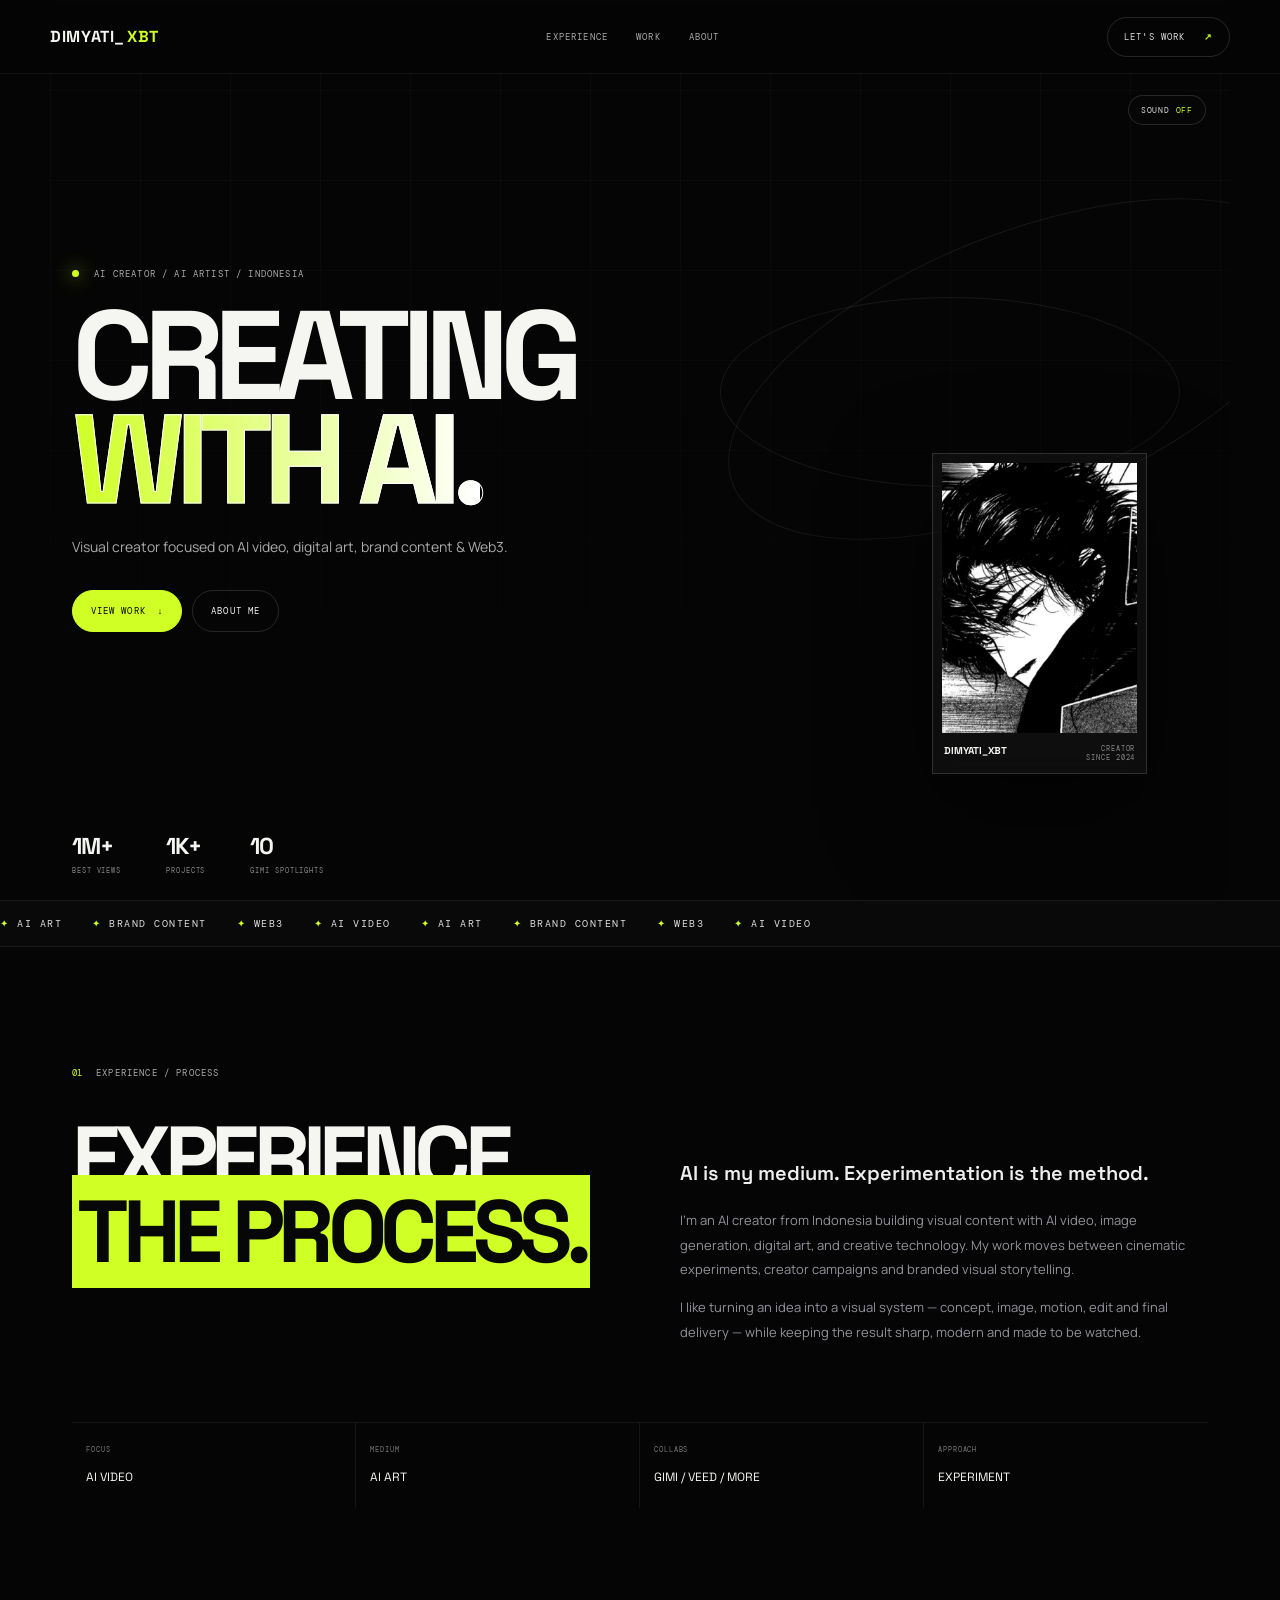
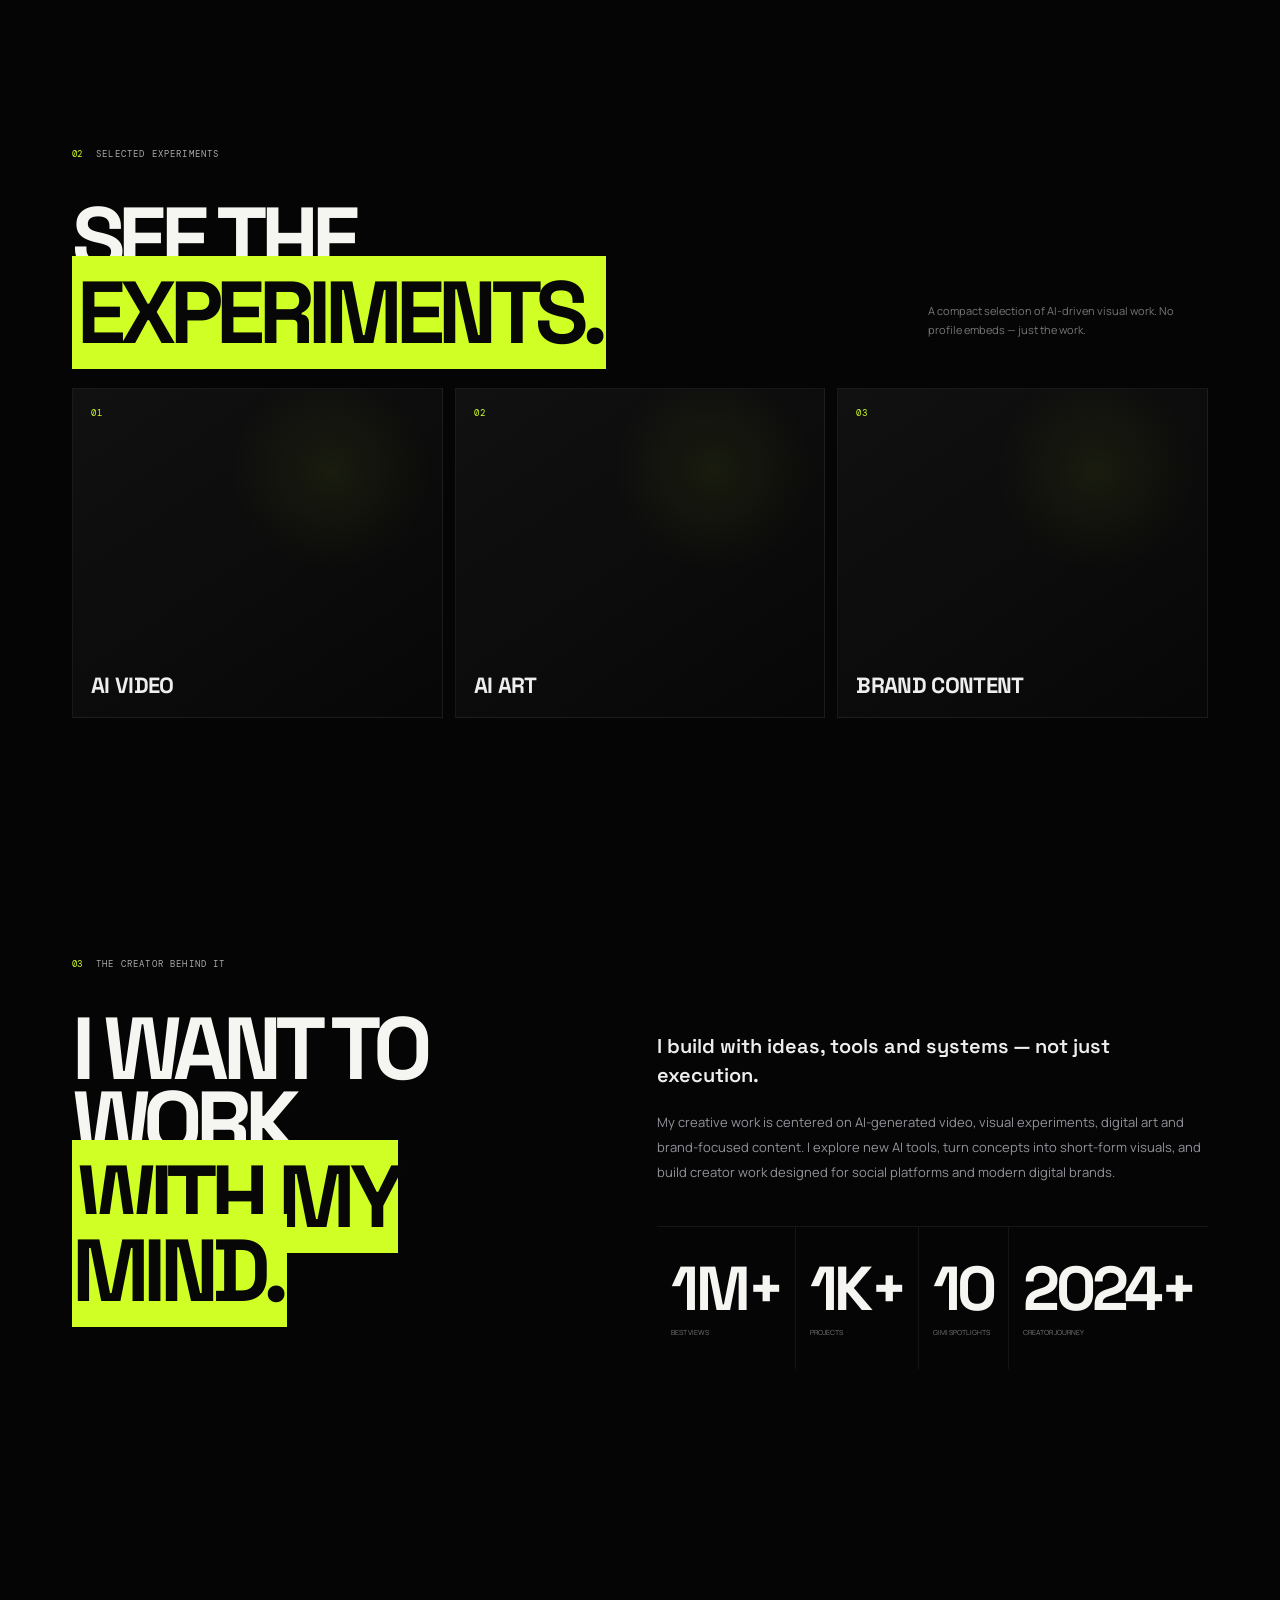
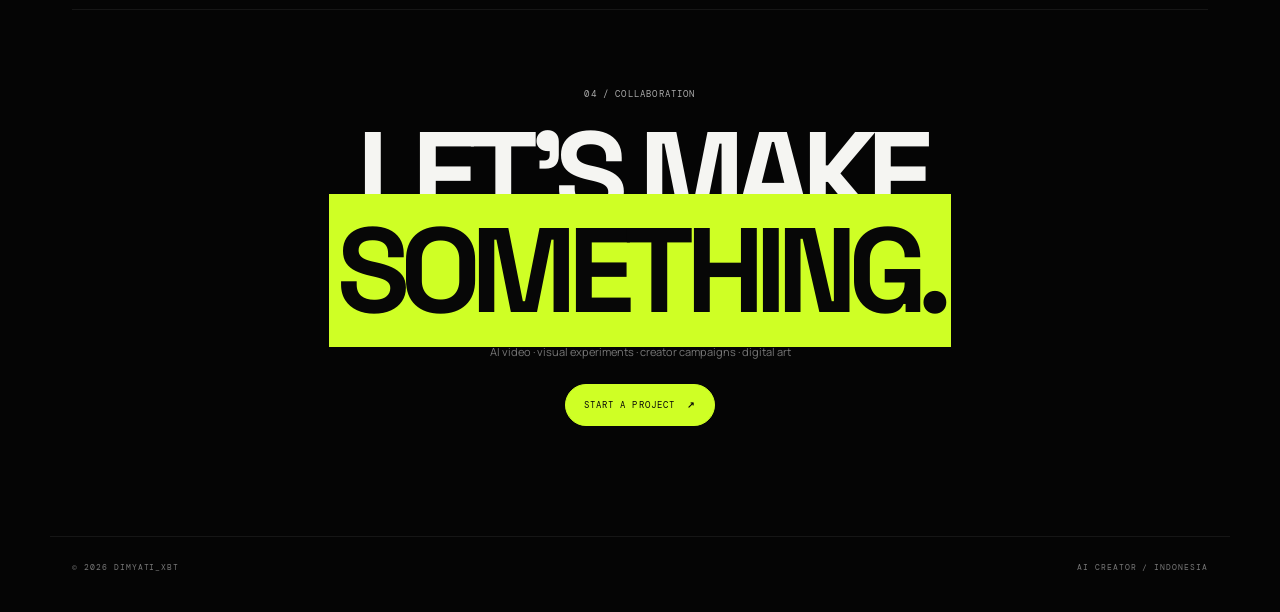
==== commit d03e08a7: "Add files via upload" ====
--- a/index.html
+++ b/index.html
@@ -1,32 +1,126 @@
-<!doctype html><html lang="en"><head><meta charset="utf-8"><meta name="viewport" content="width=device-width,initial-scale=1"><meta name="theme-color" content="#07070a"><meta name="description" content="DIMYATI_XBT — AI Creator, AI Artist & AI Video Creator from Indonesia."><title>DIMYATI_XBT — AI CREATOR</title><link rel="preconnect" href="https://fonts.googleapis.com"><link rel="preconnect" href="https://fonts.gstatic.com" crossorigin><link href="https://fonts.googleapis.com/css2?family=DM+Mono:wght@400;500&family=Plus+Jakarta+Sans:wght@400;500;600;700;800&family=Syne:wght@400;500;600;700;800&display=swap" rel="stylesheet"><link rel="stylesheet" href="style.css"></head><body>
-<div class="loader"><div class="load-logo">DIMYATI<span>_XBT</span></div><div class="loadbar"><i></i></div></div><div class="noise"></div><div class="cursor"></div><div class="cursor-ring"></div><div class="scrollbar"></div>
-<header><a class="logo" href="#top">DIMYATI<span>_XBT</span></a><nav><a href="#work">WORK</a><a href="#about">ABOUT</a><a href="#brands">BRANDS</a><a href="#contact">CONTACT</a></nav><a class="pill" href="#contact">LET'S WORK <b>↗</b></a></header>
+<!doctype html>
+<html lang="en">
+<head>
+<meta charset="utf-8">
+<meta name="viewport" content="width=device-width,initial-scale=1,viewport-fit=cover">
+<meta name="theme-color" content="#050505">
+<title>DIMYATI_XBT — AI Creator</title>
+<link rel="preconnect" href="https://fonts.googleapis.com">
+<link rel="preconnect" href="https://fonts.gstatic.com" crossorigin>
+<link href="https://fonts.googleapis.com/css2?family=DM+Mono:wght@400;500&family=Manrope:wght@400;500;600;700;800&family=Space+Grotesk:wght@500;600;700&display=swap" rel="stylesheet">
+<link rel="stylesheet" href="style.css">
+</head>
+<body>
+<div class="loader"><div class="load-logo">DIMYATI_<span>XBT</span></div><div class="load-line"><i></i></div></div>
+<div class="progress"></div>
+
+<header>
+  <a class="logo" href="#top">DIMYATI_<span>XBT</span></a>
+  <nav>
+    <a href="#experience">EXPERIENCE</a>
+    <a href="#work">WORK</a>
+    <a href="#about">ABOUT</a>
+  </nav>
+  <a class="work-btn" href="#contact">LET'S WORK <b>↗</b></a>
+</header>
+
 <main id="top">
-<section class="hero"><video class="hero-bg" src="media/hero.mp4" autoplay muted loop playsinline></video><div class="hero-shade"></div><div class="hero-lines"></div><div class="hero-orbit o1"></div><div class="hero-orbit o2"></div>
-<div class="hero-copy reveal"><div class="eyebrow"><i></i> AI CREATOR / AI ARTIST / INDONESIA</div><h1>CREATING<br><span>WITH AI.</span></h1><p>Visual creator focused on AI video, digital art, brand content & Web3.</p><div class="actions"><a class="btn main magnetic" href="#work">VIEW WORK <b>↓</b></a><a class="btn" href="#about">ABOUT ME</a></div></div>
-<div class="profile-card tilt reveal"><div class="profile-image"><img src="profile.webp" alt="Dimyati_Xbt"></div><div class="profile-meta"><strong>DIMYATI_XBT</strong><small>CREATOR SINCE 2024</small></div><div class="card-glow"></div></div><div class="hero-stats"><span>1M+<small>BEST VIEWS</small></span><span>1K+<small>PROJECTS</small></span><span>10<small>GIMI SPOTLIGHTS</small></span></div></section>
-<section class="ticker"><div class="ticker-track"><span>AI VIDEO</span><b>✦</b><span>AI ART</span><b>✦</b><span>BRAND CONTENT</span><b>✦</b><span>WEB3</span><b>✦</b><span>AI VIDEO</span><b>✦</b><span>AI ART</span><b>✦</b><span>BRAND CONTENT</span><b>✦</b><span>WEB3</span></div></section>
-<section class="section" id="about"><div class="sectop reveal"><span>01</span><small>PROFILE</small></div><div class="about-grid"><div class="about-title reveal"><p class="mini">DIMYATI_XBT / INDONESIA</p><h2>Not just using AI.<br><em>Building with it.</em></h2></div><div class="about-copy reveal"><p class="lead">I'm Dimyati_Xbt — an AI Creator, AI Artist and AI Video Creator creating internet-native visuals since 2024.</p><p>My work sits at the intersection of generative AI, short-form video, creator platforms and Web3. I build visual concepts, campaign content and experiments designed to catch attention fast.</p><p>Alongside creative work, I explore crypto and Web3 ecosystems, giving me a broader understanding of digital communities, products and creator-driven growth.</p></div></div><div class="fact-grid reveal"><div><small>LOCATION</small><b>Indonesia</b></div><div><small>FOCUS</small><b>AI · Web3 · Crypto</b></div><div><small>EXPERIENCE</small><b>Since 2024</b></div><div><small>FOLLOWERS</small><b>500–1K Instagram</b></div></div></section>
-<section class="section work" id="work"><div class="sectop reveal"><span>02</span><small>SELECTED WORK</small></div><div class="section-head reveal"><h2>Made to <em>move.</em></h2><p>Videos you sent me, compressed for this portfolio. Tap any card to play.</p></div><div class="media-grid">
-<article class="media-card tilt reveal"><video src="media/gimi-hoodie.mp4" muted loop playsinline preload="metadata"></video><div class="media-info"><span>GIMI · SPONSORED</span><h3>Creator campaign</h3></div><button class="play">▶</button></article>
-<article class="media-card tilt reveal"><video src="media/gimi-dinner.mp4" muted loop playsinline preload="metadata"></video><div class="media-info"><span>GIMI · CREATOR</span><h3>Story content</h3></div><button class="play">▶</button></article>
-<article class="media-card tilt reveal"><video src="media/invideo.mp4" muted loop playsinline preload="metadata"></video><div class="media-info"><span>INVIDEO · AI VIDEO</span><h3>AI generation work</h3></div><button class="play">▶</button></article>
-<article class="media-card tilt reveal"><video src="media/godzilla.mp4" muted loop playsinline preload="metadata"></video><div class="media-info"><span>AI VISUAL</span><h3>Godzilla × Kratos</h3></div><button class="play">▶</button></article>
-<article class="media-card tilt reveal"><video src="media/pollo-rocket.mp4" muted loop playsinline preload="metadata"></video><div class="media-info"><span>POLLO AI</span><h3>AI cinematic</h3></div><button class="play">▶</button></article>
-<article class="media-card tilt reveal"><video src="media/pollo-ice.mp4" muted loop playsinline preload="metadata"></video><div class="media-info"><span>POLLO AI</span><h3>AI worldbuilding</h3></div><button class="play">▶</button></article>
-</div><div class="external-work reveal"><a href="https://www.instagram.com/reel/DcAc6IBJG1h/" target="_blank"><span>01</span><b>GIMI — Instagram Reel</b><i>↗</i></a><a href="https://www.instagram.com/reel/Db-TjmyJKpI/" target="_blank"><span>02</span><b>AI Creator — Instagram Reel</b><i>↗</i></a><a href="https://www.instagram.com/reel/Db4KRGkTrYI/" target="_blank"><span>03</span><b>GIMI — Creator Reel</b><i>↗</i></a><a href="https://www.instagram.com/reel/Dbzvg7rp00s/" target="_blank"><span>04</span><b>AI Visual — Instagram Reel</b><i>↗</i></a><a href="https://www.instagram.com/reel/DbfemI7JxS9/" target="_blank"><span>05</span><b>AI Video — Instagram Reel</b><i>↗</i></a><a href="https://www.instagram.com/reel/DbJ7ZbDzXWu/" target="_blank"><span>06</span><b>Creator Showcase — Instagram Reel</b><i>↗</i></a></div><a class="archive reveal" href="https://drive.google.com/drive/folders/1tmva_cP-qRkbdmeNe4z4xVnF5t1r1dKD" target="_blank">OPEN FULL GOOGLE DRIVE ARCHIVE <b>↗</b></a></section>
-<section class="section metrics"><div class="sectop reveal"><span>03</span><small>CREATOR RECORD</small></div><div class="metric-grid"><div class="metric tilt reveal"><strong>1M<span>+</span></strong><small>BEST CONTENT VIEWS</small></div><div class="metric tilt reveal"><strong>1K<span>+</span></strong><small>PROJECTS / CREATIVE WORKS</small></div><div class="metric tilt reveal"><strong>10</strong><small>GIMI SPOTLIGHT CONTENTS</small></div><div class="metric tilt reveal"><strong>2024</strong><small>CREATOR SINCE</small></div></div><div class="achievement reveal"><div><small>CREATOR PROGRAM</small><b>Pollo AI — CPP</b></div><div><small>PLATFORM WORK</small><b>GIMI · VEED · InVideo · CapCut</b></div><div><small>WEB3 / AI ECOSYSTEM</small><b>Midnight Network · PixelDojo</b></div></div></section>
-<section class="section" id="brands"><div class="sectop reveal"><span>04</span><small>BRANDS / PLATFORMS</small></div><div class="section-head reveal"><h2>Where I <em>create.</em></h2><p>Brand and platform ecosystem. Links go to the official sites or the creator profile you supplied.</p></div><div class="brand-grid">
-<a class="brand-card tilt reveal" href="https://www.veed.io" target="_blank"><div class="brand-logo light"><img src="veed.webp" alt="VEED"></div><div><strong>VEED</strong><small>AI video · creator content</small></div><b>↗</b></a>
-<a class="brand-card tilt reveal" href="https://www.gimi.co" target="_blank"><div class="brand-logo"><img src="gimi.webp" alt="GIMI"></div><div><strong>GIMI</strong><small>creator ecosystem · spotlight</small></div><b>↗</b></a>
-<a class="brand-card tilt reveal" href="https://pollo.ai/profile/pubgkorea109983" target="_blank"><div class="brand-logo"><img src="pollo.webp" alt="Pollo AI"></div><div><strong>POLLO AI</strong><small>creator program · CPP</small></div><b>↗</b></a>
-<a class="brand-card tilt reveal" href="https://www.capcut.com" target="_blank"><div class="brand-logo"><img src="capcut.webp" alt="CapCut"></div><div><strong>CAPCUT</strong><small>editing · creator content</small></div><b>↗</b></a>
-<a class="brand-card tilt reveal" href="https://invideo.io" target="_blank"><div class="brand-logo remote"><img src="https://invideo.io/favicon.ico" alt="InVideo"></div><div><strong>INVIDEO</strong><small>AI video · creative work</small></div><b>↗</b></a>
-<a class="brand-card tilt reveal" href="https://midnight.network/brand-hub" target="_blank"><div class="brand-logo midnight"><span>◷</span></div><div><strong>MIDNIGHT</strong><small>Web3 · creator ecosystem</small></div><b>↗</b></a>
-<a class="brand-card tilt reveal" href="https://pixeldojo.ai" target="_blank"><div class="brand-logo remote"><img src="https://pixeldojo.ai/favicon.ico" alt="PixelDojo"></div><div><strong>PIXELDOJO</strong><small>AI · creator tools</small></div><b>↗</b></a>
-</div></section>
-<section class="section capabilities"><div class="sectop reveal"><span>05</span><small>CAPABILITIES</small></div><div class="cap-grid"><div class="cap reveal"><span>01</span><h3>AI VIDEO</h3><p>Short-form videos, cinematic AI scenes, motion concepts and creator campaigns.</p></div><div class="cap reveal"><span>02</span><h3>AI VISUALS</h3><p>Characters, worlds, concepts, image generation and visual experimentation.</p></div><div class="cap reveal"><span>03</span><h3>BRAND CONTENT</h3><p>Social-first content made around products, platforms and creator briefs.</p></div><div class="cap reveal"><span>04</span><h3>WEB3 / CRYPTO</h3><p>Creator-side exploration of Web3 ecosystems, communities and digital products.</p></div></div></section>
-<section class="section socials"><div class="sectop reveal"><span>06</span><small>CONNECT</small></div><div class="social-grid"><a class="social tilt reveal" href="https://www.instagram.com/dimyati_xbt" target="_blank"><img src="instagram.webp"><div><small>INSTAGRAM</small><b>@dimyati_xbt</b></div><span>↗</span></a><a class="social tilt reveal" href="https://www.tiktok.com/@gokuret777" target="_blank"><img src="tiktok.webp"><div><small>TIKTOK</small><b>@gokuret777</b></div><span>↗</span></a><a class="social tilt reveal" href="https://x.com/PredatorCuan" target="_blank"><img src="x.webp"><div><small>X / TWITTER</small><b>@PredatorCuan</b></div><span>↗</span></a><a class="social tilt reveal" href="https://pollo.ai/profile/pubgkorea109983" target="_blank"><img src="pollo.webp"><div><small>POLLO AI</small><b>CREATOR PROFILE</b></div><span>↗</span></a><a class="social tilt reveal" href="https://app.gimi.co/en/sign-up?code=RI-RFS6XE6YV4DF" target="_blank"><img src="gimi.webp"><div><small>GIMI</small><b>CREATOR LINK</b></div><span>↗</span></a></div></section>
-<section class="section resources"><div class="sectop reveal"><span>07</span><small>CREATOR RESOURCES</small></div><div class="resource-list"><a class="resource reveal" href="https://ai.invideo.io/workspace/f2656992-e799-4257-9057-be5a23be8bcf/media-library" target="_blank"><span>01</span><div><b>InVideo Media Library</b><small>Workspace / media library</small></div><i>↗</i></a><a class="resource reveal" href="https://ai.invideo.io/workspace/57402c30-e2e7-4885-9007-f8971b5e12df/media-library" target="_blank"><span>02</span><div><b>InVideo Media Library 02</b><small>Workspace / media library</small></div><i>↗</i></a><a class="resource reveal" href="https://app.gimi.co/en/sign-up?code=RI-RFS6XE6YV4DF" target="_blank"><span>03</span><div><b>GIMI Creator Link</b><small>Supplied creator referral</small></div><i>↗</i></a></div></section>
-<section class="contact section" id="contact"><div class="contact-card reveal"><div class="eyebrow"><i></i> AVAILABLE FOR CREATOR COLLABORATIONS</div><h2>LET'S MAKE<br><em>SOMETHING.</em></h2><p>AI content · creator campaigns · brand collaborations · digital projects</p><a class="email magnetic" href="mailto:kpubg6360@gmail.com">kpubg6360@gmail.com <b>↗</b></a></div></section>
-</main><footer><span>DIMYATI<span>_XBT</span> © 2026</span><span>AI CREATOR / INDONESIA</span></footer><script src="script.js"></script></body></html>
+<section class="hero">
+  <video class="hero-video" autoplay muted loop playsinline preload="auto">
+    <source src="hero-background.mp4" type="video/mp4">
+  </video>
+  <div class="hero-cover"></div>
+  <div class="hero-grid"></div>
+  <div class="orb orb-a"></div><div class="orb orb-b"></div>
+
+  <div class="hero-content reveal">
+    <div class="eyebrow"><i></i> AI CREATOR / AI ARTIST / INDONESIA</div>
+    <h1>CREATING<br><span>WITH AI.</span></h1>
+    <p>Visual creator focused on AI video, digital art, brand content &amp; Web3.</p>
+    <div class="actions">
+      <a class="btn primary" href="#work">VIEW WORK <b>↓</b></a>
+      <a class="btn" href="#about">ABOUT ME</a>
+    </div>
+  </div>
+
+  <div class="profile-card tilt reveal">
+    <div class="profile-pic"><img src="profile.jpeg" alt="DIMYATI_XBT"></div>
+    <div class="profile-meta"><strong>DIMYATI_XBT</strong><small>CREATOR<br>SINCE 2024</small></div>
+  </div>
+
+  <button class="sound" id="sound" aria-label="Toggle background sound">SOUND <span>OFF</span></button>
+
+  <div class="stats">
+    <div><strong>1M+</strong><small>BEST VIEWS</small></div>
+    <div><strong>1K+</strong><small>PROJECTS</small></div>
+    <div><strong>10</strong><small>GIMI SPOTLIGHTS</small></div>
+  </div>
+</section>
+
+<div class="ticker"><div class="ticker-track">
+  <span>✦ AI ART</span><span>✦ BRAND CONTENT</span><span>✦ WEB3</span><span>✦ AI VIDEO</span>
+  <span>✦ AI ART</span><span>✦ BRAND CONTENT</span><span>✦ WEB3</span><span>✦ AI VIDEO</span>
+</div></div>
+
+<section class="section about" id="experience">
+  <div class="section-top"><span>01</span><small>EXPERIENCE / PROCESS</small></div>
+  <div class="split">
+    <div><h2>EXPERIENCE<br><em>THE PROCESS.</em></h2></div>
+    <div class="copy">
+      <p class="lead">AI is my medium. Experimentation is the method.</p>
+      <p>I'm an AI creator from Indonesia building visual content with AI video, image generation, digital art, and creative technology. My work moves between cinematic experiments, creator campaigns and branded visual storytelling.</p>
+      <p>I like turning an idea into a visual system — concept, image, motion, edit and final delivery — while keeping the result sharp, modern and made to be watched.</p>
+    </div>
+  </div>
+  <div class="facts">
+    <div><small>FOCUS</small><b>AI VIDEO</b></div>
+    <div><small>MEDIUM</small><b>AI ART</b></div>
+    <div><small>COLLABS</small><b>GIMI / VEED / MORE</b></div>
+    <div><small>APPROACH</small><b>EXPERIMENT</b></div>
+  </div>
+</section>
+
+<section class="section work" id="work">
+  <div class="section-top"><span>02</span><small>SELECTED EXPERIMENTS</small></div>
+  <div class="work-head">
+    <h2>SEE THE<br><em>EXPERIMENTS.</em></h2>
+    <p>A compact selection of AI-driven visual work. No profile embeds — just the work.</p>
+  </div>
+  <div class="cards">
+    <article class="card tilt"><div class="placeholder"><span>01</span><b>AI VIDEO</b></div></article>
+    <article class="card tilt"><div class="placeholder"><span>02</span><b>AI ART</b></div></article>
+    <article class="card tilt"><div class="placeholder"><span>03</span><b>BRAND CONTENT</b></div></article>
+  </div>
+</section>
+
+<section class="section about-detail" id="about">
+  <div class="section-top"><span>03</span><small>THE CREATOR BEHIND IT</small></div>
+  <div class="detail-grid">
+    <div><h2>I WANT TO WORK<br><em>WITH MY MIND.</em></h2></div>
+    <div>
+      <p class="lead">I build with ideas, tools and systems — not just execution.</p>
+      <p>My creative work is centered on AI-generated video, visual experiments, digital art and brand-focused content. I explore new AI tools, turn concepts into short-form visuals, and build creator work designed for social platforms and modern digital brands.</p>
+      <div class="numbers">
+        <div><strong>1M+</strong><small>BEST VIEWS</small></div>
+        <div><strong>1K+</strong><small>PROJECTS</small></div>
+        <div><strong>10</strong><small>GIMI SPOTLIGHTS</small></div>
+        <div><strong>2024+</strong><small>CREATOR JOURNEY</small></div>
+      </div>
+    </div>
+  </div>
+</section>
+
+<section class="section contact" id="contact">
+  <div class="contact-card">
+    <small>04 / COLLABORATION</small>
+    <h2>LET'S MAKE<br><em>SOMETHING.</em></h2>
+    <p>AI video · visual experiments · creator campaigns · digital art</p>
+    <a class="btn primary" href="mailto:">START A PROJECT <b>↗</b></a>
+  </div>
+</section>
+</main>
+
+<footer><span>© 2026 DIMYATI_XBT</span><span>AI CREATOR / INDONESIA</span></footer>
+<script src="script.js"></script>
+</body>
+</html>
--- a/style.css
+++ b/style.css
@@ -1,20 +1 @@
-:root{--bg:#07070a;--panel:#101015;--ink:#f4f4f1;--muted:#8e8e98;--line:#ffffff16;--lime:#cfff25;--violet:#8a6cff;--cyan:#43d9ff;--max:1180px}*{box-sizing:border-box}html{scroll-behavior:smooth}body{margin:0;background:var(--bg);color:var(--ink);font-family:var(--font-body);overflow-x:hidden;cursor:none}a{color:inherit;text-decoration:none}.noise{position:fixed;inset:0;pointer-events:none;z-index:90;opacity:.035;background-image:url("data:image/svg+xml,%3Csvg viewBox='0 0 160 160' xmlns='http://www.w3.org/2000/svg'%3E%3Cfilter id='n'%3E%3CfeTurbulence type='fractalNoise' baseFrequency='.9' numOctaves='4' stitchTiles='stitch'/%3E%3C/filter%3E%3Crect width='100%25' height='100%25' filter='url(%23n)'/%3E%3C/svg%3E")}.loader{position:fixed;inset:0;background:#07070a;z-index:200;display:grid;place-items:center;transition:.7s}.loader.hide{opacity:0;visibility:hidden}.load-logo{font:700 18px var(--font-display);letter-spacing:.1em}.load-logo span,.logo span{color:var(--lime)}.loadbar{position:absolute;bottom:15%;width:190px;height:2px;background:#222}.loadbar i{display:block;height:100%;background:var(--lime);width:0;animation:load 1.25s forwards}@keyframes load{to{width:100%}}.cursor,.cursor-ring{position:fixed;pointer-events:none;z-index:110;transform:translate(-50%,-50%);border-radius:50%}.cursor{width:5px;height:5px;background:white}.cursor-ring{width:28px;height:28px;border:1px solid #fff8;transition:.2s}.hover .cursor-ring{width:55px;height:55px;border-color:var(--lime)}.scrollbar{position:fixed;top:0;left:0;height:2px;width:0;background:linear-gradient(90deg,var(--lime),var(--cyan),var(--violet));z-index:150}header{position:fixed;top:0;left:0;right:0;height:74px;z-index:80;padding:0 max(18px,calc((100vw - var(--max))/2));display:flex;align-items:center;justify-content:space-between;background:#07070acc;backdrop-filter:blur(16px);border-bottom:1px solid var(--line)}.logo{font:700 15px var(--font-display);letter-spacing:.08em}nav{display:flex;gap:28px}nav a{font:9px var(--font-mono);color:#aaa;transition:.25s}nav a:hover{color:var(--lime)}.pill{font:9px var(--font-mono);border:1px solid #fff2;border-radius:99px;padding:11px 14px;color:#ddd}.pill b{color:var(--lime);margin-left:10px}.hero{height:100svh;min-height:700px;position:relative;max-width:var(--max);margin:auto;display:flex;align-items:center;padding:0 18px;overflow:hidden}.hero-bg{position:absolute;inset:0;width:100%;height:100%;object-fit:cover;opacity:.62;filter:saturate(.85) contrast(1.15)}.hero-shade{position:absolute;inset:0;background:radial-gradient(circle at 72% 48%,#a58cff18,transparent 28%),linear-gradient(90deg,#07070af5 0%,#07070a9d 48%,#07070a25 100%),linear-gradient(0deg,#07070a 0%,transparent 35%,#07070a88 100%)}.hero-lines{position:absolute;inset:0;background:linear-gradient(#ffffff08 1px,transparent 1px),linear-gradient(90deg,#ffffff08 1px,transparent 1px);background-size:90px 90px;mask-image:linear-gradient(to bottom,black,transparent)}.hero-orbit{position:absolute;border:1px solid #ffffff10;border-radius:50%;transform:rotate(-22deg);animation:spin 18s linear infinite}.o1{width:580px;height:250px;right:-60px;top:28%}.o2{width:440px;height:180px;right:40px;top:33%;animation-duration:13s;animation-direction:reverse}@keyframes spin{to{transform:rotate(338deg)}}.hero-copy{position:relative;z-index:4;max-width:690px}.eyebrow,.sectop small{font:9px var(--font-mono);letter-spacing:.16em;color:#999}.eyebrow i{display:inline-block;width:6px;height:6px;background:var(--lime);border-radius:50%;margin-right:9px;box-shadow:0 0 20px var(--lime)}h1,h2,h3{font-family:var(--font-display);letter-spacing:-.06em}h1{font-size:clamp(70px,11vw,135px);line-height:.76;margin:24px 0}h1 span{color:transparent;-webkit-text-stroke:1px #fff;background:linear-gradient(90deg,var(--lime),#fff);-webkit-background-clip:text;background-clip:text} .hero-copy>p{color:#aaa;font-size:13px;max-width:500px;line-height:1.7}.actions{display:flex;gap:10px;margin-top:30px}.btn{display:inline-flex;align-items:center;border:1px solid #fff2;border-radius:99px;padding:13px 17px;font:9px var(--font-mono);transition:.3s}.btn.main{background:var(--lime);color:#08080a;border-color:var(--lime)}.btn.main b{margin-left:22px}.btn:hover{transform:translateY(-3px);border-color:#fff5}.profile-card{position:absolute;z-index:5;right:7%;bottom:14%;width:235px;padding:10px;background:#ffffff0b;border:1px solid #fff2;backdrop-filter:blur(15px);box-shadow:0 35px 100px #0008;transform-style:preserve-3d}.profile-image{height:295px;overflow:hidden;background:#111}.profile-image img{width:100%;height:100%;object-fit:cover;transition:.5s}.profile-card:hover .profile-image img{transform:scale(1.04)}.profile-meta{display:flex;justify-content:space-between;gap:10px;padding:12px 2px 2px;font:8px var(--font-mono)}.profile-meta small{color:#888;text-align:right}.card-glow{position:absolute;inset:-2px;background:linear-gradient(135deg,#cfff2518,transparent 40%,#7d65ff1b);z-index:-1;filter:blur(20px)}.hero-stats{position:absolute;bottom:28px;left:18px;right:18px;z-index:4;display:flex;gap:45px}.hero-stats span{font:700 23px var(--font-display)}.hero-stats small{display:block;font:7px var(--font-mono);color:#888;letter-spacing:.1em;margin-top:5px}.ticker{border-top:1px solid var(--line);border-bottom:1px solid var(--line);overflow:hidden;background:#0a0a0e}.ticker-track{display:flex;gap:26px;width:max-content;padding:16px 0;animation:marquee 22s linear infinite;font:10px var(--font-mono);letter-spacing:.12em}.ticker b{color:var(--lime)}@keyframes marquee{to{transform:translateX(-50%)}}.section{max-width:var(--max);margin:auto;padding:115px 18px}.sectop{display:flex;gap:14px;align-items:center;margin-bottom:40px}.sectop span{font:10px var(--font-mono);color:var(--lime)}.about-grid{display:grid;grid-template-columns:1fr 1fr;gap:80px}.mini{font:8px var(--font-mono);color:#777;letter-spacing:.12em}.about-title h2,.section-head h2{font-size:clamp(52px,7vw,88px);line-height:.84;margin:20px 0}.about-title h2 em,.section-head h2 em,.contact h2 em{font-style:normal;color:#08080a;background:var(--lime);padding:0 .08em}.about-copy{padding-top:35px}.about-copy p{font-size:13px;line-height:1.9;color:#92929b;max-width:550px}.about-copy .lead{font:20px var(--font-display);color:#eee;line-height:1.5}.fact-grid{display:grid;grid-template-columns:repeat(4,1fr);border-top:1px solid var(--line);margin-top:65px}.fact-grid div{padding:20px 15px;border-right:1px solid var(--line)}.fact-grid div:last-child{border:0}.fact-grid small,.metric small,.achievement small{font:7px var(--font-mono);color:#777;display:block;margin-bottom:9px}.fact-grid b{font:13px var(--font-display)}.section-head{display:flex;align-items:end;justify-content:space-between;gap:30px}.section-head p{max-width:280px;color:#777;font-size:10px;line-height:1.7}.media-grid{display:grid;grid-template-columns:repeat(3,1fr);gap:12px}.media-card{position:relative;min-height:370px;overflow:hidden;background:#111;border:1px solid var(--line);transform-style:preserve-3d;transition:.2s}.media-card video{width:100%;height:100%;min-height:370px;object-fit:cover;display:block;filter:saturate(.9);transition:.5s}.media-card:hover video{transform:scale(1.04)}.media-card:after{content:"";position:absolute;inset:0;background:linear-gradient(0deg,#050507e8,transparent 60%)}.media-info{position:absolute;left:18px;right:18px;bottom:17px;z-index:2}.media-info span{font:7px var(--font-mono);color:var(--lime)}.media-info h3{font-size:20px;margin:7px 0}.play{position:absolute;right:14px;top:14px;z-index:3;width:38px;height:38px;border-radius:50%;border:1px solid #fff4;background:#07070a99;color:white;backdrop-filter:blur(10px)}.media-card.playing .play{color:var(--lime)}.external-work{border-top:1px solid var(--line);margin-top:35px}.external-work a,.resource{display:grid;grid-template-columns:55px 1fr 30px;align-items:center;border-bottom:1px solid var(--line);min-height:68px;padding:0 7px;transition:.3s}.external-work a:hover,.resource:hover{background:#fff;color:#09090b;padding-left:20px}.external-work span,.resource span{font:8px var(--font-mono);color:#8ea500}.external-work b,.resource b{font:14px var(--font-display)}.external-work i,.resource i{font-style:normal;color:var(--lime)}.external-work a:hover i,.resource:hover i{color:#778800}.archive{display:inline-block;margin-top:25px;border-bottom:1px solid var(--lime);padding-bottom:6px;font:9px var(--font-mono)}.archive b{color:var(--lime);margin-left:15px}.metric-grid{display:grid;grid-template-columns:repeat(4,1fr);border-top:1px solid var(--line);border-bottom:1px solid var(--line)}.metric{min-height:180px;padding:25px 15px;border-right:1px solid var(--line);transform-style:preserve-3d}.metric:last-child{border:0}.metric strong{font:700 clamp(48px,7vw,82px) var(--font-display);display:block}.metric strong span{color:var(--lime)}.achievement{display:grid;grid-template-columns:repeat(3,1fr);margin-top:18px;gap:12px}.achievement>div{border:1px solid var(--line);padding:18px;background:#ffffff04}.achievement b{font:14px var(--font-display)}.brand-grid{display:grid;grid-template-columns:repeat(2,1fr);gap:12px}.brand-card{min-height:130px;border:1px solid var(--line);background:linear-gradient(135deg,#ffffff08,#ffffff02);display:flex;align-items:center;gap:18px;padding:18px;transition:.3s;transform-style:preserve-3d}.brand-card:hover{background:#fff;color:#08080a}.brand-logo{width:64px;height:64px;border-radius:18px;display:grid;place-items:center;background:#050507;border:1px solid #fff1;overflow:hidden;flex:none}.brand-logo.light{background:#fff}.brand-logo img{width:80%;height:80%;object-fit:contain}.brand-logo.remote{background:#fff}.brand-logo.midnight span{font-size:38px;color:#fff}.brand-card>div:nth-child(2){display:flex;flex-direction:column;gap:5px}.brand-card strong{font:22px var(--font-display)}.brand-card small{font:8px var(--font-mono);color:#888}.brand-card>b{margin-left:auto;color:var(--lime)}.brand-card:hover>b{color:#789000}.cap-grid{display:grid;grid-template-columns:repeat(2,1fr);gap:1px;background:var(--line);border:1px solid var(--line)}.cap{background:var(--bg);min-height:210px;padding:22px}.cap span{font:8px var(--font-mono);color:var(--lime)}.cap h3{font-size:28px;margin:45px 0 10px}.cap p{font-size:11px;color:#777;line-height:1.7;max-width:390px}.social-grid{display:grid;grid-template-columns:repeat(5,1fr);gap:10px}.social{min-height:150px;border:1px solid var(--line);padding:15px;display:flex;flex-direction:column;justify-content:space-between;background:#ffffff04;transition:.3s;transform-style:preserve-3d}.social:hover{background:#fff;color:#08080a}.social img{width:28px;height:28px;object-fit:contain}.social div{display:flex;flex-direction:column;gap:6px}.social small{font:7px var(--font-mono);color:#777}.social b{font:13px var(--font-display)}.social>span{color:var(--lime)}.resources{padding-top:55px}.resource-list{border-top:1px solid var(--line)}.resource div{display:flex;flex-direction:column;gap:5px}.resource small{font:8px var(--font-mono);color:#777}.contact{padding-bottom:120px}.contact-card{text-align:center;border-top:1px solid var(--line);padding-top:70px}.contact h2{font-size:clamp(62px,10vw,120px);line-height:.78;margin:25px 0}.contact p{color:#777;font-size:11px}.email{display:inline-flex;gap:35px;align-items:center;margin-top:25px;border-bottom:1px solid var(--lime);padding-bottom:8px;font:18px var(--font-display)}.email b{color:var(--lime)}footer{max-width:var(--max);margin:auto;border-top:1px solid var(--line);padding:28px 18px 40px;display:flex;justify-content:space-between;font:8px var(--font-mono);color:#777}.reveal{opacity:0;transform:translateY(25px);transition:.75s ease}.reveal.visible{opacity:1;transform:none}@media(max-width:900px){body{cursor:auto}.cursor,.cursor-ring{display:none}nav{display:none}.hero{min-height:720px}.profile-card{width:190px;right:25px;bottom:17%}.profile-image{height:240px}.hero-stats{gap:20px}.hero-stats span{font-size:18px}.media-grid{grid-template-columns:1fr 1fr}.social-grid{grid-template-columns:1fr 1fr}.social:last-child{grid-column:span 2}.metric-grid{grid-template-columns:1fr 1fr}.metric:nth-child(2){border-right:0}.brand-grid{grid-template-columns:1fr}.about-grid{grid-template-columns:1fr;gap:20px}.about-copy{padding-top:0}.fact-grid{grid-template-columns:1fr 1fr}.achievement{grid-template-columns:1fr}.cap-grid{grid-template-columns:1fr}.section{padding:90px 18px}}@media(max-width:560px){.section{padding:80px 15px}.hero{min-height:690px}.hero-bg{object-position:center}.hero-copy{max-width:100%}h1{font-size:62px}.hero-copy>p{max-width:300px}.profile-card{width:130px;right:14px;bottom:14%;opacity:.9}.profile-image{height:170px}.hero-stats{left:15px;bottom:18px;gap:18px}.hero-stats span{font-size:16px}.hero-stats small{font-size:6px}.media-grid{grid-template-columns:1fr}.media-card,.media-card video{min-height:360px}.social-grid{grid-template-columns:1fr 1fr}.social:last-child{grid-column:auto}.metric-grid{grid-template-columns:1fr 1fr}.metric{min-height:140px}.metric strong{font-size:44px}.fact-grid{grid-template-columns:1fr 1fr}.section-head{display:block}.section-head p{margin-top:0}.brand-card{min-height:110px}.brand-logo{width:54px;height:54px}.brand-card strong{font-size:18px}.cap{min-height:170px}.cap h3{margin-top:30px}.email{font-size:14px}footer{flex-direction:column;gap:10px}}@media(prefers-reduced-motion:reduce){*,*:before,*:after{animation-duration:.01ms!important;scroll-behavior:auto!important;transition-duration:.01ms!important}}
-
-/* ===== NOVA 3 — PREMIUM TYPE SYSTEM ===== */
-:root{--font-body:"Plus Jakarta Sans",system-ui,sans-serif;--font-display:"Syne",system-ui,sans-serif;--font-mono:"DM Mono",monospace}
-body{font-family:var(--font-body);font-weight:500;letter-spacing:-.012em;text-rendering:optimizeLegibility;-webkit-font-smoothing:antialiased}
-h1,h2,h3,.logo,.profile-meta,.hero-stats span,.fact-grid b,.media-info h3,.external-work b,.resource b,.achievement b,.brand-card strong,.cap h3,.social b,.email,.contact h2{font-family:var(--font-display);font-weight:700}
-h1{font-weight:800;letter-spacing:-.075em;line-height:.79}
-h1 span{font-weight:800;letter-spacing:-.085em}
-.about-title h2,.section-head h2{font-weight:700;letter-spacing:-.07em}
-.contact h2{font-weight:800;letter-spacing:-.08em}
-.logo{font-weight:800;letter-spacing:-.035em}
-.hero-copy>p,.about-copy p,.section-head p,.cap p,.contact p{font-family:var(--font-body);letter-spacing:-.015em}
-.hero-copy>p{font-weight:500;font-size:14px}
-.about-copy .lead{font-family:var(--font-display);font-weight:600;letter-spacing:-.035em}
-.media-info h3{font-weight:650;letter-spacing:-.035em}
-.brand-card strong,.social b,.external-work b,.resource b{font-weight:650;letter-spacing:-.025em}
-.metric strong{font-family:var(--font-display);font-weight:800;letter-spacing:-.075em}
-.eyebrow,.sectop small,.mini,nav a,.pill,.btn,.profile-meta,.hero-stats small,.ticker-track,.fact-grid small,.metric small,.achievement small,.media-info span,.external-work span,.resource span,.brand-card small,.social small,.resource small,footer{font-family:var(--font-mono);letter-spacing:.12em}
-.ticker-track{letter-spacing:.16em}.eyebrow,.sectop small{font-weight:500}.btn,.pill{letter-spacing:.14em}.email{font-weight:650;letter-spacing:-.025em}footer{letter-spacing:.13em}
-.about-title h2 em,.section-head h2 em,.contact h2 em{font-family:var(--font-display);font-weight:700}.hero-stats span{font-weight:800}
+*{box-sizing:border-box}html{scroll-behavior:smooth}body{margin:0;background:#050505;color:#f5f5f2;font-family:Manrope,system-ui,sans-serif;overflow-x:hidden}a{color:inherit;text-decoration:none}.loader{position:fixed;inset:0;background:#050505;z-index:999;display:grid;place-items:center;transition:.7s}.loader.hide{opacity:0;visibility:hidden}.load-logo{font:700 18px "Space Grotesk";letter-spacing:.08em}.load-logo span,.logo span{color:#cfff25}.load-line{position:absolute;bottom:14%;width:190px;height:2px;background:#222}.load-line i{display:block;width:0;height:100%;background:#cfff25;animation:load 1.2s forwards}@keyframes load{to{width:100%}}.progress{position:fixed;top:0;left:0;height:2px;background:linear-gradient(90deg,#cfff25,#6dfcff,#8a6cff);z-index:1000;width:0}header{position:fixed;top:0;left:0;right:0;height:74px;z-index:80;padding:0 max(22px,calc((100vw - 1180px)/2));display:flex;align-items:center;justify-content:space-between;background:#0505059c;backdrop-filter:blur(14px);border-bottom:1px solid #fff1}.logo{font:700 16px "Space Grotesk";letter-spacing:.04em}.logo span{margin-left:2px}nav{display:flex;gap:28px}nav a,.work-btn,.eyebrow,.section-top small,.stats small,.facts small,.profile-meta small,.contact-card>small{font:9px "DM Mono";letter-spacing:.13em;color:#aaa}.work-btn{border:1px solid #fff2;border-radius:999px;padding:13px 16px;color:#ddd}.work-btn b,.btn b{color:#cfff25;margin-left:12px}.hero{height:100svh;min-height:720px;max-width:1180px;margin:auto;position:relative;display:flex;align-items:center;padding:0 22px;overflow:hidden}.hero-video{position:absolute;inset:0;width:100%;height:100%;object-fit:cover;opacity:.72;filter:saturate(.85) contrast(1.08)}.hero-cover{position:absolute;inset:0;background:linear-gradient(90deg,#050505e8 0%,#050505b4 44%,#05050535 100%),linear-gradient(0deg,#050505 0%,transparent 36%,#05050580 100%)}.hero-grid{position:absolute;inset:0;background:linear-gradient(#fff1 1px,transparent 1px),linear-gradient(90deg,#fff1 1px,transparent 1px);background-size:90px 90px;mask-image:linear-gradient(to bottom,#000,transparent 92%);opacity:.45}.orb{position:absolute;border:1px solid #ffffff12;border-radius:50%;pointer-events:none;animation:spin 18s linear infinite}.orb-a{width:620px;height:270px;right:-100px;top:26%;transform:rotate(-22deg)}.orb-b{width:460px;height:190px;right:50px;top:33%;animation-direction:reverse;animation-duration:12s}@keyframes spin{to{rotate:338deg}}.hero-content{position:relative;z-index:4;max-width:680px}.eyebrow i{display:inline-block;width:7px;height:7px;border-radius:50%;background:#cfff25;box-shadow:0 0 18px #cfff25;margin-right:9px}.hero h1{font:800 clamp(62px,10.5vw,126px)/.82 "Space Grotesk";letter-spacing:-.075em;margin:24px 0}.hero h1 span{color:transparent;-webkit-text-stroke:1px #fff;background:linear-gradient(90deg,#cfff25,#fff);-webkit-background-clip:text;background-clip:text}.hero-content>p{max-width:500px;color:#aaa;font-size:14px;line-height:1.75}.actions{display:flex;gap:10px;margin-top:30px}.btn{display:inline-flex;align-items:center;border:1px solid #fff2;border-radius:999px;padding:14px 18px;font:9px "DM Mono";letter-spacing:.12em}.btn.primary{background:#cfff25;color:#080808;border-color:#cfff25}.btn.primary b{color:#080808}.profile-card{position:absolute;z-index:6;right:7%;bottom:14%;width:215px;padding:9px;background:#ffffff0a;border:1px solid #fff2;backdrop-filter:blur(14px);box-shadow:0 35px 100px #0009;transform-style:preserve-3d}.profile-pic{height:270px;overflow:hidden;background:#111}.profile-pic img{width:100%;height:100%;object-fit:cover}.profile-meta{display:flex;justify-content:space-between;gap:8px;padding:11px 2px 2px}.profile-meta strong{font:700 10px "Space Grotesk"}.profile-meta small{text-align:right;color:#888;font-size:7px}.sound{position:absolute;right:24px;top:95px;z-index:7;background:#080808a8;color:#ddd;border:1px solid #fff2;border-radius:999px;padding:9px 12px;font:8px "DM Mono";letter-spacing:.1em}.sound span{color:#cfff25}.stats{position:absolute;left:22px;right:22px;bottom:25px;z-index:5;display:flex;gap:45px}.stats strong{display:block;font:800 23px "Space Grotesk";letter-spacing:-.05em}.stats small{display:block;font-size:7px;color:#888;margin-top:5px}.ticker{overflow:hidden;border-top:1px solid #fff1;border-bottom:1px solid #fff1;background:#090909}.ticker-track{width:max-content;display:flex;gap:30px;padding:16px 0;animation:marquee 20s linear infinite;font:10px "DM Mono";letter-spacing:.15em}.ticker-track span{color:#ddd}.ticker-track span::first-letter{color:#cfff25}@keyframes marquee{to{transform:translateX(-50%)}}.section{max-width:1180px;margin:auto;padding:120px 22px}.section-top{display:flex;align-items:center;gap:14px;margin-bottom:42px}.section-top span{font:9px "DM Mono";color:#cfff25}.split,.detail-grid{display:grid;grid-template-columns:1fr 1fr;gap:80px}.section h2{font:700 clamp(54px,7vw,88px)/.84 "Space Grotesk";letter-spacing:-.075em;margin:0}.section h2 em{font-style:normal;color:#070707;background:#cfff25;padding:0 .06em}.copy{padding-top:18px}.lead{font:600 20px/1.45 "Space Grotesk";color:#eee}.copy p:not(.lead),.detail-grid p:not(.lead){font-size:13px;line-height:1.9;color:#92929b;max-width:560px}.facts,.numbers{display:grid;grid-template-columns:repeat(4,1fr);border-top:1px solid #fff1;margin-top:65px}.facts div,.numbers div{padding:22px 14px;border-right:1px solid #fff1}.facts div:last-child,.numbers div:last-child{border:0}.facts small,.numbers small{display:block;color:#777;font-size:7px;margin-bottom:10px}.facts b{font:12px "Space Grotesk"}.work-head{display:flex;align-items:end;justify-content:space-between;gap:30px}.work-head p{max-width:280px;color:#777;font-size:11px;line-height:1.7}.cards{display:grid;grid-template-columns:repeat(3,1fr);gap:12px;margin-top:38px}.card{height:330px;border:1px solid #fff1;background:linear-gradient(135deg,#ffffff09,#ffffff02);transform-style:preserve-3d;overflow:hidden}.placeholder{height:100%;display:flex;flex-direction:column;justify-content:space-between;padding:18px;background:radial-gradient(circle at 70% 25%,#cfff2510,transparent 28%),linear-gradient(145deg,#111,#070707)}.placeholder span,.placeholder b{font:9px "DM Mono";color:#cfff25;letter-spacing:.12em}.placeholder b{font:700 22px "Space Grotesk";color:#eee;letter-spacing:-.03em}.numbers{margin-top:42px}.numbers strong{font:800 clamp(38px,5vw,62px) "Space Grotesk";letter-spacing:-.06em}.contact{text-align:center;padding-bottom:110px}.contact-card{border-top:1px solid #fff1;padding-top:70px}.contact h2{font:800 clamp(58px,10vw,120px)/.8 "Space Grotesk";letter-spacing:-.08em;margin:25px 0}.contact-card p{color:#777;font-size:11px;margin-bottom:25px}footer{max-width:1180px;margin:auto;padding:25px 22px 40px;border-top:1px solid #fff1;display:flex;justify-content:space-between;font:8px "DM Mono";color:#777;letter-spacing:.12em}.reveal{opacity:0;transform:translateY(22px);transition:.8s ease}.reveal.visible{opacity:1;transform:none}@media(max-width:900px){nav{display:none}.hero{min-height:700px}.profile-card{width:180px;right:25px;bottom:17%}.profile-pic{height:225px}.stats{gap:22px}.split,.detail-grid{grid-template-columns:1fr;gap:22px}.cards{grid-template-columns:1fr 1fr}.facts,.numbers{grid-template-columns:1fr 1fr}.facts div:nth-child(2),.facts div:nth-child(4),.numbers div:nth-child(2),.numbers div:nth-child(4){border-right:0}.work-head{display:block}.work-head p{margin-top:10px}}@media(max-width:560px){header{height:64px;padding:0 16px}.logo{font-size:13px}.work-btn{font-size:8px;padding:11px 13px}.hero{min-height:720px;padding:0 16px}.hero-video{object-position:center}.hero-cover{background:linear-gradient(90deg,#050505e8,#0505058e 65%,#05050535),linear-gradient(0deg,#050505 0%,transparent 38%,#05050570)}.hero h1{font-size:58px;line-height:.82;margin:22px 0}.hero-content>p{font-size:12px;max-width:290px}.profile-card{width:135px;right:15px;bottom:18%;opacity:.95}.profile-pic{height:175px}.stats{left:16px;bottom:18px;gap:19px}.stats strong{font-size:17px}.stats small{font-size:6px}.sound{top:78px;right:15px}.section{padding:82px 16px}.section h2{font-size:53px}.split,.detail-grid{gap:12px}.cards{grid-template-columns:1fr}.card{height:280px}.facts,.numbers{grid-template-columns:1fr 1fr}.numbers strong{font-size:38px}.contact h2{font-size:58px}footer{padding-left:16px;padding-right:16px;flex-direction:column;gap:9px}}@media(prefers-reduced-motion:reduce){*,*:before,*:after{animation-duration:.01ms!important;transition-duration:.01ms!important;scroll-behavior:auto!important}}
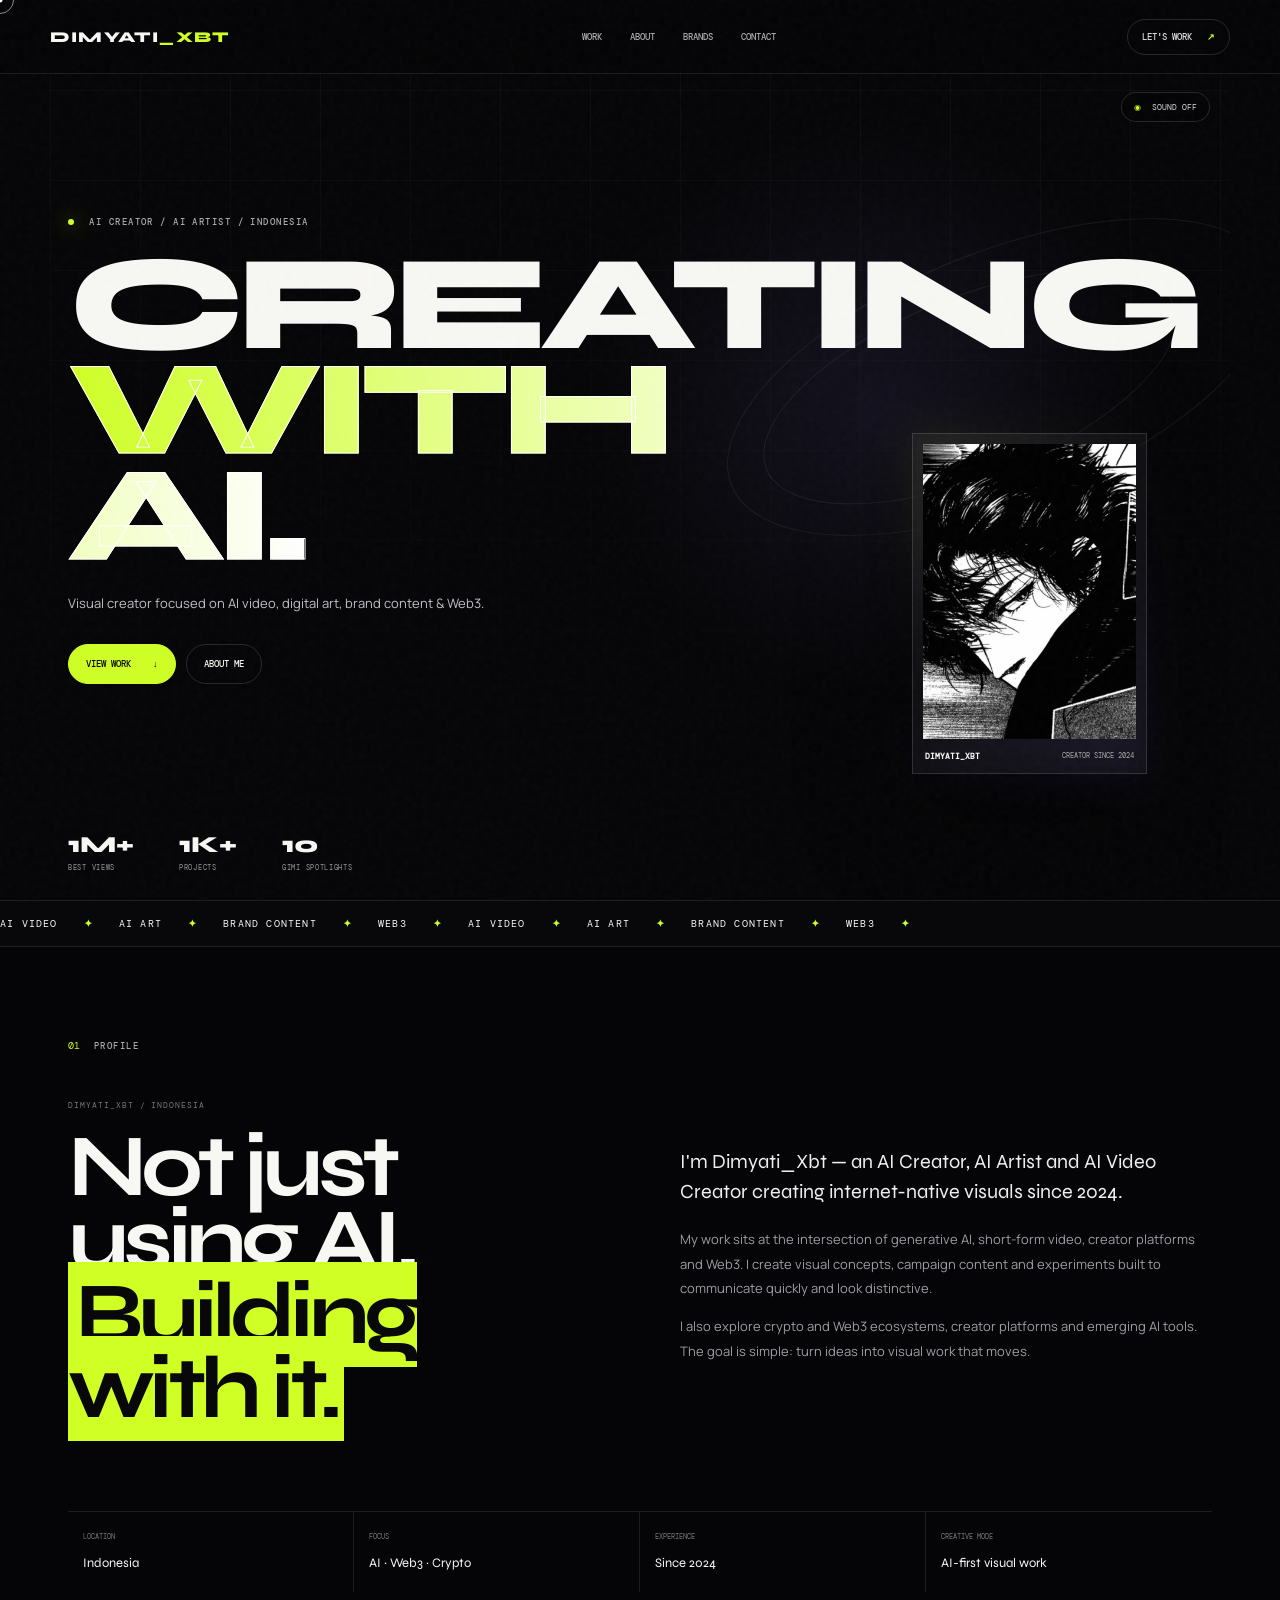
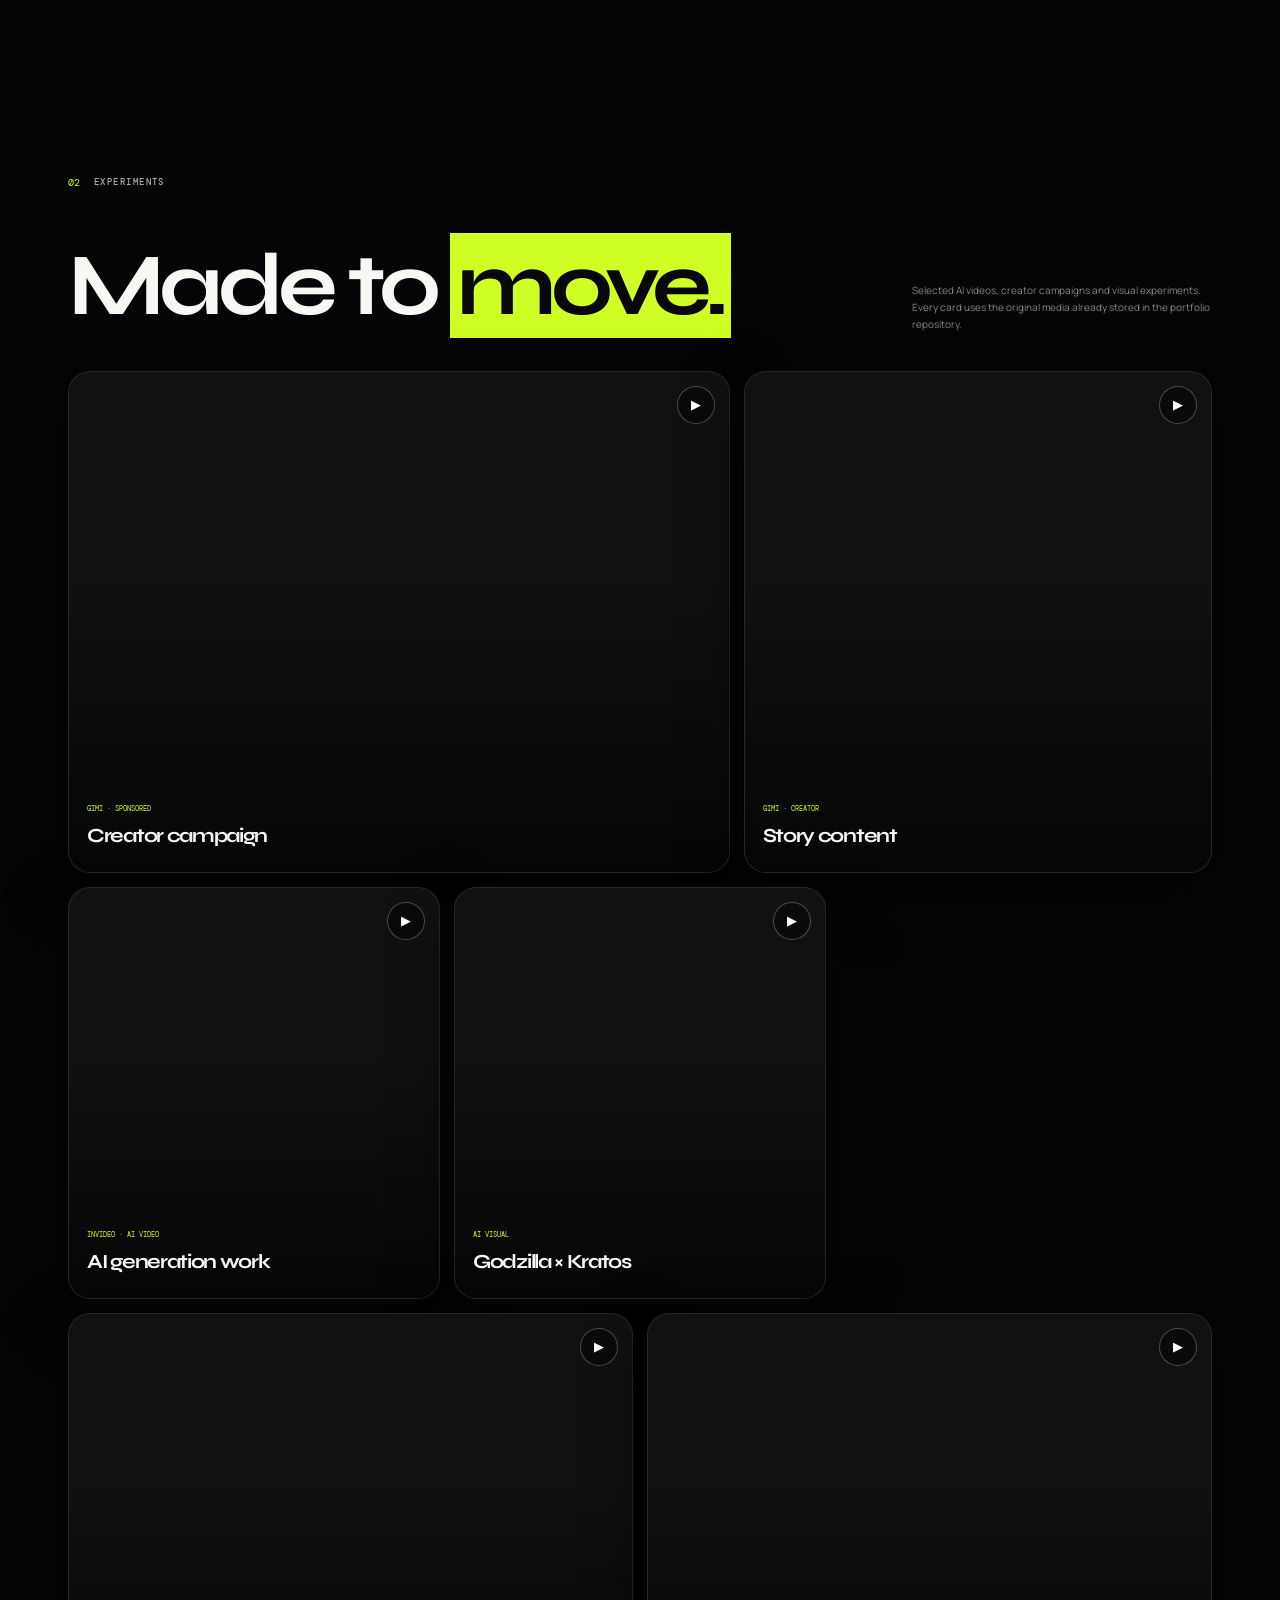
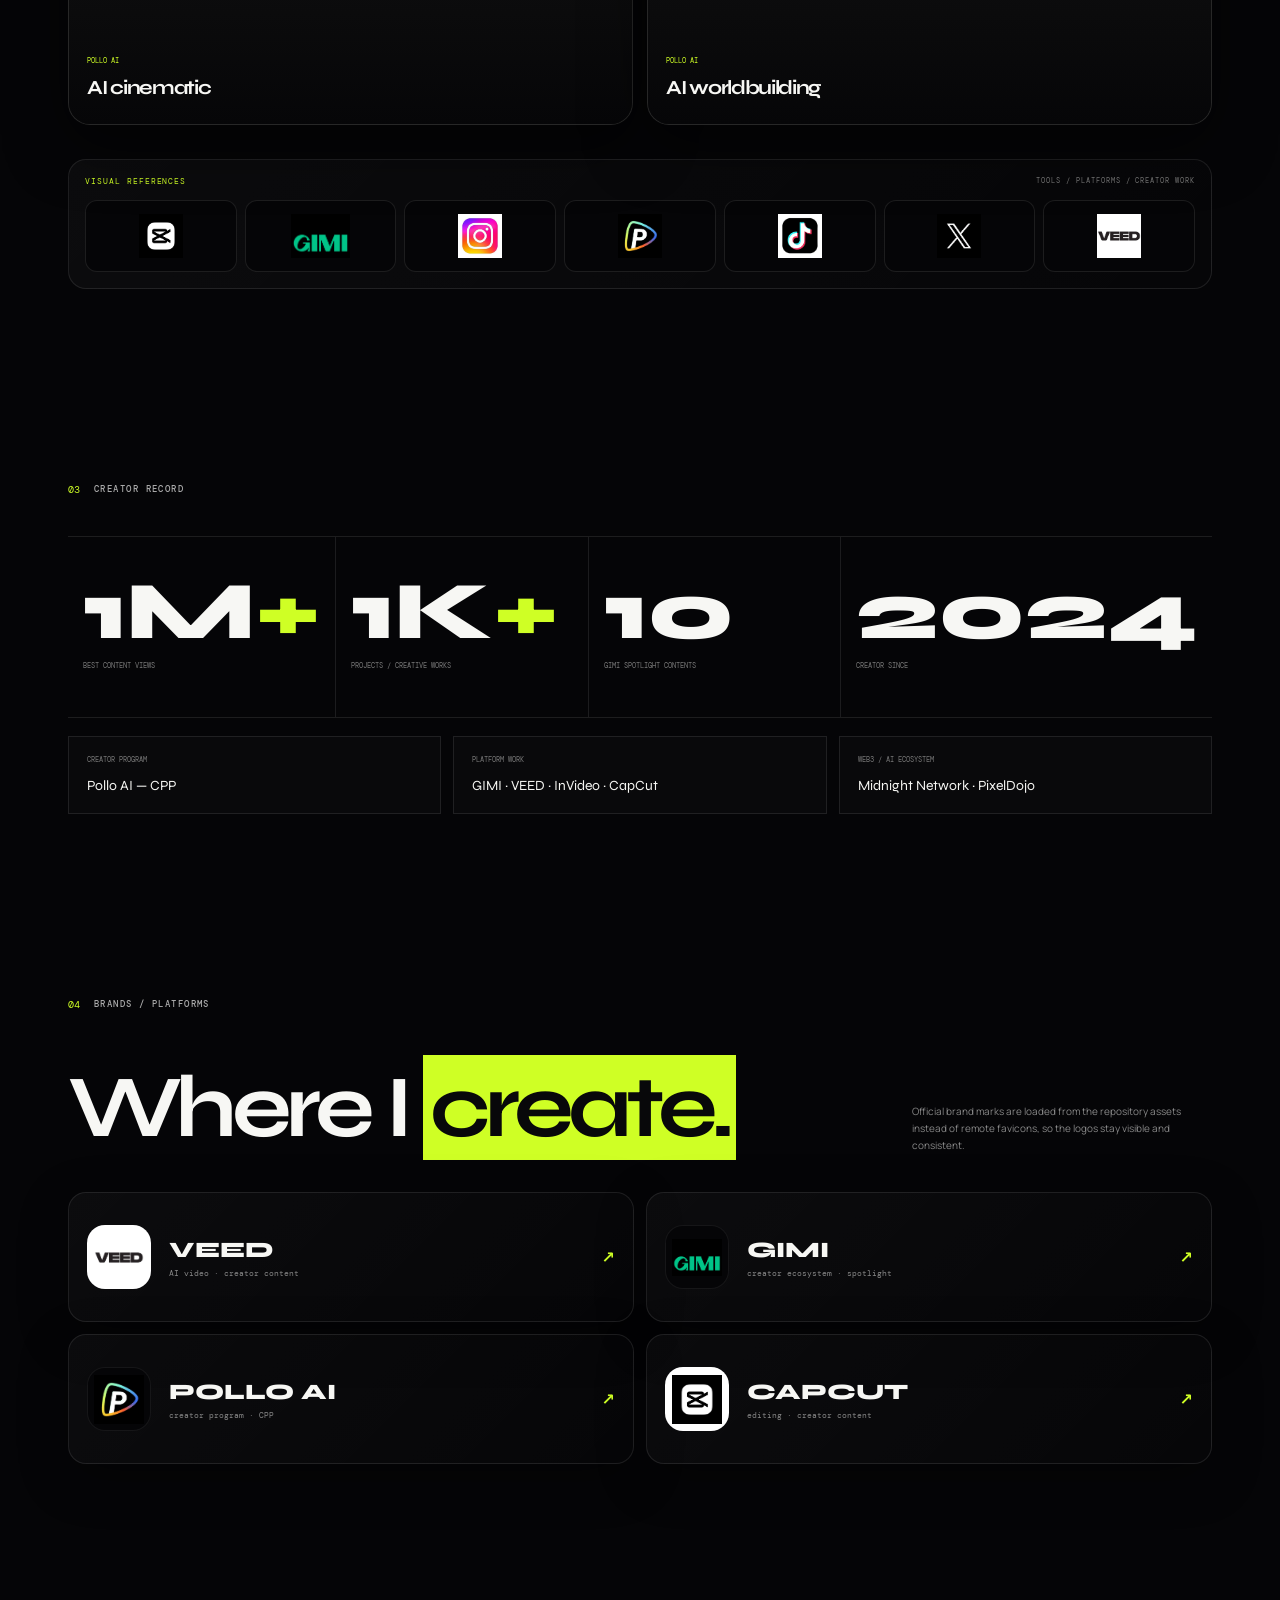
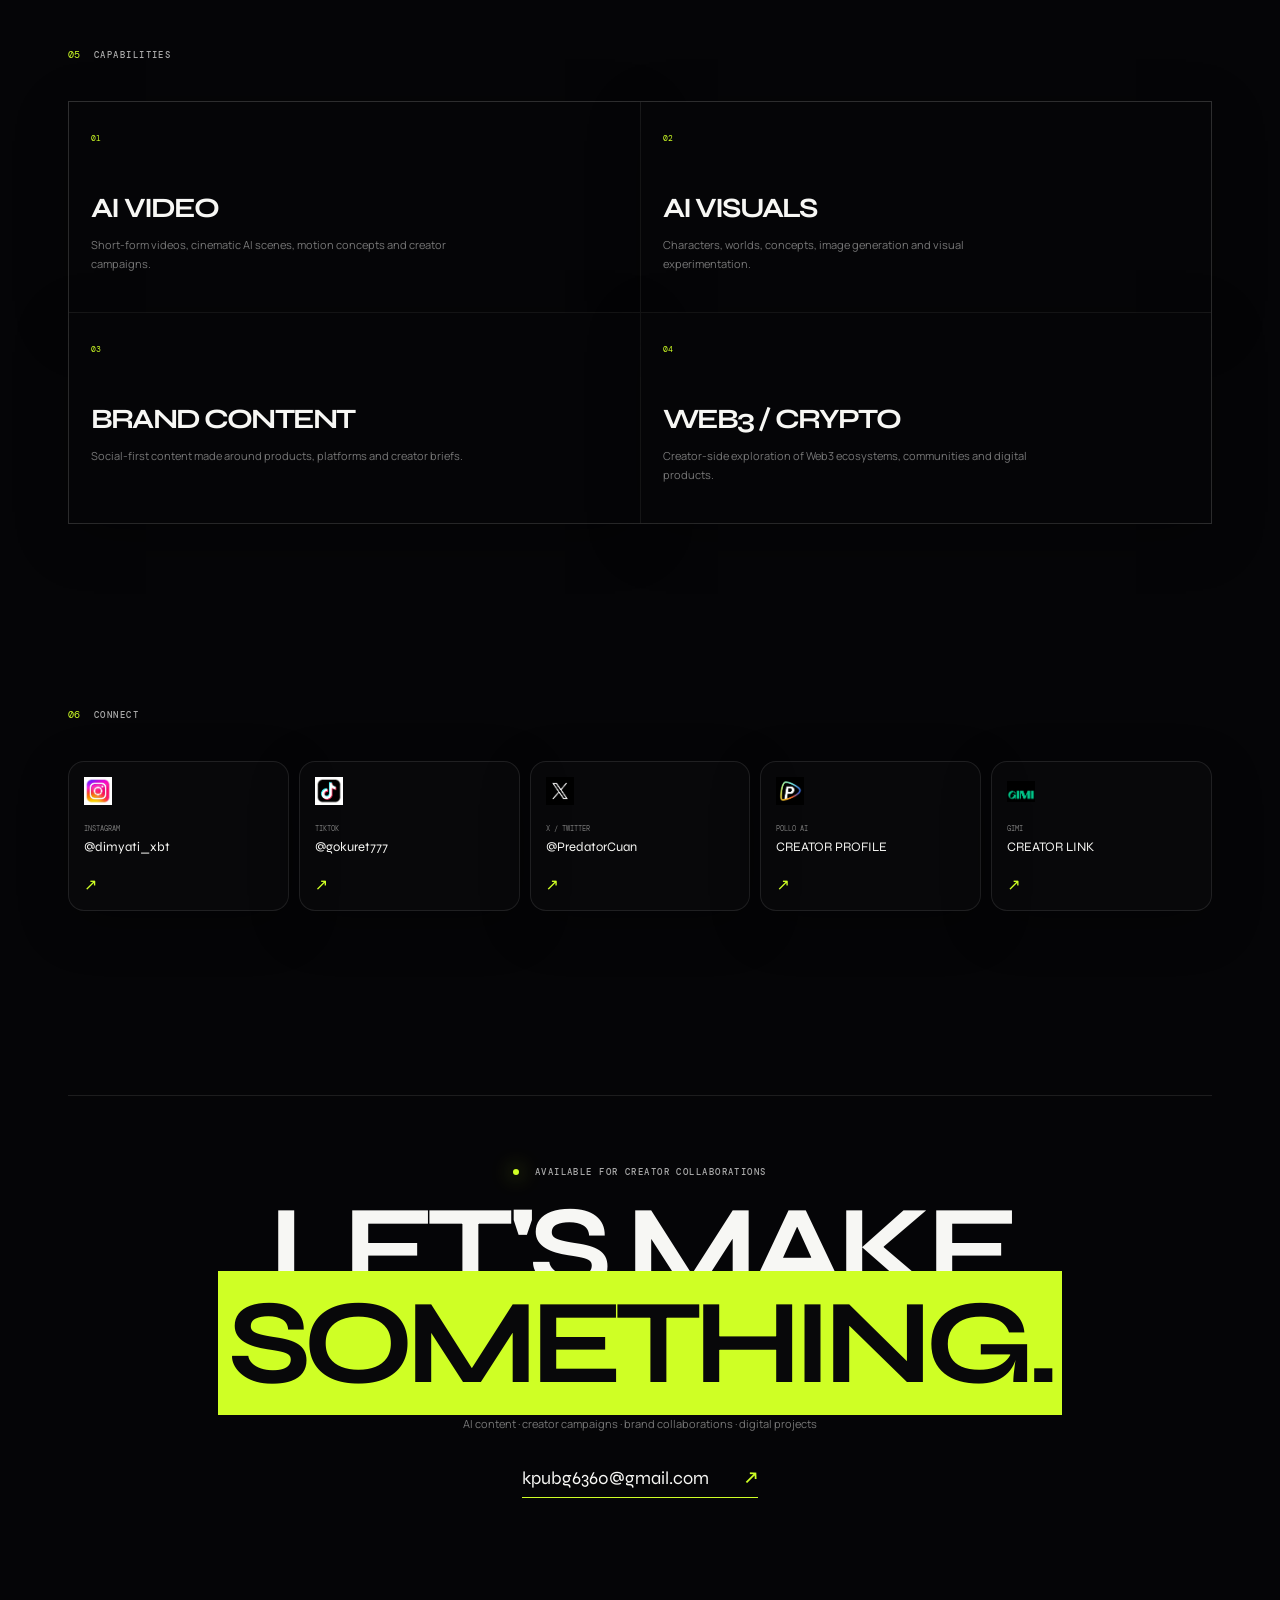
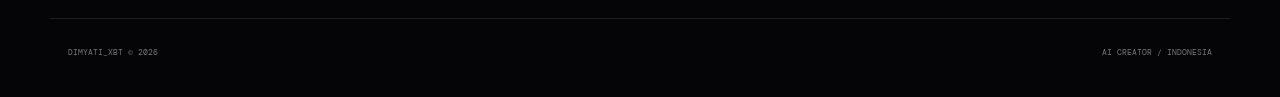
==== commit c8f1b058: "Add files via upload" ====
--- a/index.html
+++ b/index.html
@@ -2,125 +2,158 @@
 <html lang="en">
 <head>
 <meta charset="utf-8">
-<meta name="viewport" content="width=device-width,initial-scale=1,viewport-fit=cover">
-<meta name="theme-color" content="#050505">
-<title>DIMYATI_XBT — AI Creator</title>
+<meta name="viewport" content="width=device-width,initial-scale=1">
+<meta name="theme-color" content="#050507">
+<meta name="description" content="DIMYATI_XBT — AI Creator, AI Artist & AI Video Creator from Indonesia.">
+<title>DIMYATI_XBT — AI CREATOR</title>
 <link rel="preconnect" href="https://fonts.googleapis.com">
 <link rel="preconnect" href="https://fonts.gstatic.com" crossorigin>
-<link href="https://fonts.googleapis.com/css2?family=DM+Mono:wght@400;500&family=Manrope:wght@400;500;600;700;800&family=Space+Grotesk:wght@500;600;700&display=swap" rel="stylesheet">
+<link href="https://fonts.googleapis.com/css2?family=DM+Mono:wght@400;500&family=Manrope:wght@400;500;600;700;800&family=Space+Grotesk:wght@500;600;700&family=Syne:wght@600;700;800&display=swap" rel="stylesheet">
 <link rel="stylesheet" href="style.css">
 </head>
 <body>
-<div class="loader"><div class="load-logo">DIMYATI_<span>XBT</span></div><div class="load-line"><i></i></div></div>
-<div class="progress"></div>
+<div class="loader"><div class="load-logo">DIMYATI<span>_XBT</span></div><div class="loadbar"><i></i></div></div>
+<div class="noise"></div><div class="cursor"></div><div class="cursor-ring"></div><div class="scrollbar"></div>
 
 <header>
-  <a class="logo" href="#top">DIMYATI_<span>XBT</span></a>
+  <a class="logo" href="#top">DIMYATI<span>_XBT</span></a>
   <nav>
-    <a href="#experience">EXPERIENCE</a>
-    <a href="#work">WORK</a>
-    <a href="#about">ABOUT</a>
+    <a href="#work">WORK</a><a href="#about">ABOUT</a><a href="#brands">BRANDS</a><a href="#contact">CONTACT</a>
   </nav>
-  <a class="work-btn" href="#contact">LET'S WORK <b>↗</b></a>
+  <a class="pill" href="#contact">LET'S WORK <b>↗</b></a>
 </header>
 
 <main id="top">
 <section class="hero">
-  <video class="hero-video" autoplay muted loop playsinline preload="auto">
-    <source src="hero-background.mp4" type="video/mp4">
-  </video>
-  <div class="hero-cover"></div>
-  <div class="hero-grid"></div>
-  <div class="orb orb-a"></div><div class="orb orb-b"></div>
+  <video class="hero-bg" src="hero-background.mp4" autoplay muted loop playsinline preload="auto"></video>
+  <div class="hero-shade"></div><div class="hero-lines"></div>
+  <div class="hero-orbit o1"></div><div class="hero-orbit o2"></div>
+  <button class="sound-toggle" type="button" aria-label="Toggle hero sound"><span>◉</span> SOUND OFF</button>
 
-  <div class="hero-content reveal">
+  <div class="hero-copy reveal">
     <div class="eyebrow"><i></i> AI CREATOR / AI ARTIST / INDONESIA</div>
     <h1>CREATING<br><span>WITH AI.</span></h1>
-    <p>Visual creator focused on AI video, digital art, brand content &amp; Web3.</p>
+    <p>Visual creator focused on AI video, digital art, brand content & Web3.</p>
     <div class="actions">
-      <a class="btn primary" href="#work">VIEW WORK <b>↓</b></a>
+      <a class="btn main magnetic" href="#work">VIEW WORK <b>↓</b></a>
       <a class="btn" href="#about">ABOUT ME</a>
     </div>
   </div>
 
   <div class="profile-card tilt reveal">
-    <div class="profile-pic"><img src="profile.jpeg" alt="DIMYATI_XBT"></div>
-    <div class="profile-meta"><strong>DIMYATI_XBT</strong><small>CREATOR<br>SINCE 2024</small></div>
+    <div class="profile-image"><img src="profile.webp" alt="Dimyati_XBT"></div>
+    <div class="profile-meta"><strong>DIMYATI_XBT</strong><small>CREATOR SINCE 2024</small></div>
+    <div class="card-glow"></div>
   </div>
 
-  <button class="sound" id="sound" aria-label="Toggle background sound">SOUND <span>OFF</span></button>
-
-  <div class="stats">
-    <div><strong>1M+</strong><small>BEST VIEWS</small></div>
-    <div><strong>1K+</strong><small>PROJECTS</small></div>
-    <div><strong>10</strong><small>GIMI SPOTLIGHTS</small></div>
+  <div class="hero-stats">
+    <span>1M+<small>BEST VIEWS</small></span>
+    <span>1K+<small>PROJECTS</small></span>
+    <span>10<small>GIMI SPOTLIGHTS</small></span>
   </div>
 </section>
 
-<div class="ticker"><div class="ticker-track">
-  <span>✦ AI ART</span><span>✦ BRAND CONTENT</span><span>✦ WEB3</span><span>✦ AI VIDEO</span>
-  <span>✦ AI ART</span><span>✦ BRAND CONTENT</span><span>✦ WEB3</span><span>✦ AI VIDEO</span>
-</div></div>
+<section class="ticker"><div class="ticker-track">
+<span>AI VIDEO</span><b>✦</b><span>AI ART</span><b>✦</b><span>BRAND CONTENT</span><b>✦</b><span>WEB3</span><b>✦</b>
+<span>AI VIDEO</span><b>✦</b><span>AI ART</span><b>✦</b><span>BRAND CONTENT</span><b>✦</b><span>WEB3</span><b>✦</b>
+</div></section>
 
-<section class="section about" id="experience">
-  <div class="section-top"><span>01</span><small>EXPERIENCE / PROCESS</small></div>
-  <div class="split">
-    <div><h2>EXPERIENCE<br><em>THE PROCESS.</em></h2></div>
-    <div class="copy">
-      <p class="lead">AI is my medium. Experimentation is the method.</p>
-      <p>I'm an AI creator from Indonesia building visual content with AI video, image generation, digital art, and creative technology. My work moves between cinematic experiments, creator campaigns and branded visual storytelling.</p>
-      <p>I like turning an idea into a visual system — concept, image, motion, edit and final delivery — while keeping the result sharp, modern and made to be watched.</p>
+<section class="section" id="about">
+  <div class="sectop reveal"><span>01</span><small>PROFILE</small></div>
+  <div class="about-grid">
+    <div class="about-title reveal"><p class="mini">DIMYATI_XBT / INDONESIA</p><h2>Not just using AI.<br><em>Building with it.</em></h2></div>
+    <div class="about-copy reveal">
+      <p class="lead">I'm Dimyati_Xbt — an AI Creator, AI Artist and AI Video Creator creating internet-native visuals since 2024.</p>
+      <p>My work sits at the intersection of generative AI, short-form video, creator platforms and Web3. I create visual concepts, campaign content and experiments built to communicate quickly and look distinctive.</p>
+      <p>I also explore crypto and Web3 ecosystems, creator platforms and emerging AI tools. The goal is simple: turn ideas into visual work that moves.</p>
     </div>
   </div>
-  <div class="facts">
-    <div><small>FOCUS</small><b>AI VIDEO</b></div>
-    <div><small>MEDIUM</small><b>AI ART</b></div>
-    <div><small>COLLABS</small><b>GIMI / VEED / MORE</b></div>
-    <div><small>APPROACH</small><b>EXPERIMENT</b></div>
+  <div class="fact-grid reveal">
+    <div><small>LOCATION</small><b>Indonesia</b></div>
+    <div><small>FOCUS</small><b>AI · Web3 · Crypto</b></div>
+    <div><small>EXPERIENCE</small><b>Since 2024</b></div>
+    <div><small>CREATIVE MODE</small><b>AI-first visual work</b></div>
   </div>
 </section>
 
 <section class="section work" id="work">
-  <div class="section-top"><span>02</span><small>SELECTED EXPERIMENTS</small></div>
-  <div class="work-head">
-    <h2>SEE THE<br><em>EXPERIMENTS.</em></h2>
-    <p>A compact selection of AI-driven visual work. No profile embeds — just the work.</p>
+  <div class="sectop reveal"><span>02</span><small>EXPERIMENTS</small></div>
+  <div class="section-head reveal"><h2>Made to <em>move.</em></h2><p>Selected AI videos, creator campaigns and visual experiments. Every card uses the original media already stored in the portfolio repository.</p></div>
+  <div class="media-grid">
+    <article class="media-card tilt reveal"><video autoplay muted playsinline loop preload="metadata" src="gimi-hoodie.mp4"></video><div class="media-info"><span>GIMI · SPONSORED</span><h3>Creator campaign</h3></div><button class="play" aria-label="Play video">▶</button></article>
+    <article class="media-card tilt reveal"><video autoplay muted playsinline loop preload="metadata" src="gimi-dinner.mp4"></video><div class="media-info"><span>GIMI · CREATOR</span><h3>Story content</h3></div><button class="play" aria-label="Play video">▶</button></article>
+    <article class="media-card tilt reveal"><video autoplay muted playsinline loop preload="metadata" src="invideo.mp4"></video><div class="media-info"><span>INVIDEO · AI VIDEO</span><h3>AI generation work</h3></div><button class="play" aria-label="Play video">▶</button></article>
+    <article class="media-card tilt reveal"><video autoplay muted playsinline loop preload="metadata" src="godzilla.mp4"></video><div class="media-info"><span>AI VISUAL</span><h3>Godzilla × Kratos</h3></div><button class="play" aria-label="Play video">▶</button></article>
+    <article class="media-card tilt reveal"><video autoplay muted playsinline loop preload="metadata" src="pollo-rocket.mp4"></video><div class="media-info"><span>POLLO AI</span><h3>AI cinematic</h3></div><button class="play" aria-label="Play video">▶</button></article>
+    <article class="media-card tilt reveal"><video autoplay muted playsinline loop preload="metadata" src="pollo-ice.mp4"></video><div class="media-info"><span>POLLO AI</span><h3>AI worldbuilding</h3></div><button class="play" aria-label="Play video">▶</button></article>
   </div>
-  <div class="cards">
-    <article class="card tilt"><div class="placeholder"><span>01</span><b>AI VIDEO</b></div></article>
-    <article class="card tilt"><div class="placeholder"><span>02</span><b>AI ART</b></div></article>
-    <article class="card tilt"><div class="placeholder"><span>03</span><b>BRAND CONTENT</b></div></article>
-  </div>
-</section>
-
-<section class="section about-detail" id="about">
-  <div class="section-top"><span>03</span><small>THE CREATOR BEHIND IT</small></div>
-  <div class="detail-grid">
-    <div><h2>I WANT TO WORK<br><em>WITH MY MIND.</em></h2></div>
-    <div>
-      <p class="lead">I build with ideas, tools and systems — not just execution.</p>
-      <p>My creative work is centered on AI-generated video, visual experiments, digital art and brand-focused content. I explore new AI tools, turn concepts into short-form visuals, and build creator work designed for social platforms and modern digital brands.</p>
-      <div class="numbers">
-        <div><strong>1M+</strong><small>BEST VIEWS</small></div>
-        <div><strong>1K+</strong><small>PROJECTS</small></div>
-        <div><strong>10</strong><small>GIMI SPOTLIGHTS</small></div>
-        <div><strong>2024+</strong><small>CREATOR JOURNEY</small></div>
-      </div>
+  <div class="visual-wall reveal">
+    <div class="visual-wall-head"><span>VISUAL REFERENCES</span><small>TOOLS / PLATFORMS / CREATOR WORK</small></div>
+    <div class="visual-wall-grid">
+      <img src="capcut.webp" alt="CapCut"><img src="gimi.webp" alt="GIMI"><img src="instagram.webp" alt="Instagram"><img src="pollo.webp" alt="Pollo AI">
+      <img src="tiktok.webp" alt="TikTok"><img src="x.webp" alt="X"><img src="veed.webp" alt="VEED">
     </div>
   </div>
 </section>
 
+<section class="section metrics">
+  <div class="sectop reveal"><span>03</span><small>CREATOR RECORD</small></div>
+  <div class="metric-grid">
+    <div class="metric tilt reveal"><strong>1M<span>+</span></strong><small>BEST CONTENT VIEWS</small></div>
+    <div class="metric tilt reveal"><strong>1K<span>+</span></strong><small>PROJECTS / CREATIVE WORKS</small></div>
+    <div class="metric tilt reveal"><strong>10</strong><small>GIMI SPOTLIGHT CONTENTS</small></div>
+    <div class="metric tilt reveal"><strong>2024</strong><small>CREATOR SINCE</small></div>
+  </div>
+  <div class="achievement reveal">
+    <div><small>CREATOR PROGRAM</small><b>Pollo AI — CPP</b></div>
+    <div><small>PLATFORM WORK</small><b>GIMI · VEED · InVideo · CapCut</b></div>
+    <div><small>WEB3 / AI ECOSYSTEM</small><b>Midnight Network · PixelDojo</b></div>
+  </div>
+</section>
+
+<section class="section" id="brands">
+  <div class="sectop reveal"><span>04</span><small>BRANDS / PLATFORMS</small></div>
+  <div class="section-head reveal"><h2>Where I <em>create.</em></h2><p>Official brand marks are loaded from the repository assets instead of remote favicons, so the logos stay visible and consistent.</p></div>
+  <div class="brand-grid">
+    <a class="brand-card tilt reveal" href="https://www.veed.io" target="_blank"><div class="brand-logo light"><img src="veed.webp" alt="VEED"></div><div><strong>VEED</strong><small>AI video · creator content</small></div><b>↗</b></a>
+    <a class="brand-card tilt reveal" href="https://www.gimi.co" target="_blank"><div class="brand-logo"><img src="gimi.webp" alt="GIMI"></div><div><strong>GIMI</strong><small>creator ecosystem · spotlight</small></div><b>↗</b></a>
+    <a class="brand-card tilt reveal" href="https://pollo.ai" target="_blank"><div class="brand-logo"><img src="pollo.webp" alt="Pollo AI"></div><div><strong>POLLO AI</strong><small>creator program · CPP</small></div><b>↗</b></a>
+    <a class="brand-card tilt reveal" href="https://www.capcut.com" target="_blank"><div class="brand-logo light"><img src="capcut.webp" alt="CapCut"></div><div><strong>CAPCUT</strong><small>editing · creator content</small></div><b>↗</b></a>
+  </div>
+</section>
+
+<section class="section capabilities">
+  <div class="sectop reveal"><span>05</span><small>CAPABILITIES</small></div>
+  <div class="cap-grid">
+    <div class="cap reveal"><span>01</span><h3>AI VIDEO</h3><p>Short-form videos, cinematic AI scenes, motion concepts and creator campaigns.</p></div>
+    <div class="cap reveal"><span>02</span><h3>AI VISUALS</h3><p>Characters, worlds, concepts, image generation and visual experimentation.</p></div>
+    <div class="cap reveal"><span>03</span><h3>BRAND CONTENT</h3><p>Social-first content made around products, platforms and creator briefs.</p></div>
+    <div class="cap reveal"><span>04</span><h3>WEB3 / CRYPTO</h3><p>Creator-side exploration of Web3 ecosystems, communities and digital products.</p></div>
+  </div>
+</section>
+
+<section class="section socials">
+  <div class="sectop reveal"><span>06</span><small>CONNECT</small></div>
+  <div class="social-grid">
+    <a class="social tilt reveal" href="https://www.instagram.com/dimyati_xbt" target="_blank"><img src="instagram.webp" alt="Instagram"><div><small>INSTAGRAM</small><b>@dimyati_xbt</b></div><span>↗</span></a>
+    <a class="social tilt reveal" href="https://www.tiktok.com/@gokuret777" target="_blank"><img src="tiktok.webp" alt="TikTok"><div><small>TIKTOK</small><b>@gokuret777</b></div><span>↗</span></a>
+    <a class="social tilt reveal" href="https://x.com/PredatorCuan" target="_blank"><img src="x.webp" alt="X"><div><small>X / TWITTER</small><b>@PredatorCuan</b></div><span>↗</span></a>
+    <a class="social tilt reveal" href="https://pollo.ai/profile/pubgkorea109983" target="_blank"><img src="pollo.webp" alt="Pollo AI"><div><small>POLLO AI</small><b>CREATOR PROFILE</b></div><span>↗</span></a>
+    <a class="social tilt reveal" href="https://app.gimi.co/en/sign-up?code=RI-RFS6XE6YV4DF" target="_blank"><img src="gimi.webp" alt="GIMI"><div><small>GIMI</small><b>CREATOR LINK</b></div><span>↗</span></a>
+  </div>
+</section>
+
 <section class="section contact" id="contact">
-  <div class="contact-card">
-    <small>04 / COLLABORATION</small>
+  <div class="contact-card reveal">
+    <div class="eyebrow"><i></i> AVAILABLE FOR CREATOR COLLABORATIONS</div>
     <h2>LET'S MAKE<br><em>SOMETHING.</em></h2>
-    <p>AI video · visual experiments · creator campaigns · digital art</p>
-    <a class="btn primary" href="mailto:">START A PROJECT <b>↗</b></a>
+    <p>AI content · creator campaigns · brand collaborations · digital projects</p>
+    <a class="email magnetic" href="mailto:kpubg6360@gmail.com">kpubg6360@gmail.com <b>↗</b></a>
   </div>
 </section>
 </main>
 
-<footer><span>© 2026 DIMYATI_XBT</span><span>AI CREATOR / INDONESIA</span></footer>
+<footer><span>DIMYATI<span>_XBT</span> © 2026</span><span>AI CREATOR / INDONESIA</span></footer>
 <script src="script.js"></script>
 </body>
 </html>
--- a/style.css
+++ b/style.css
@@ -1 +1,47 @@
-*{box-sizing:border-box}html{scroll-behavior:smooth}body{margin:0;background:#050505;color:#f5f5f2;font-family:Manrope,system-ui,sans-serif;overflow-x:hidden}a{color:inherit;text-decoration:none}.loader{position:fixed;inset:0;background:#050505;z-index:999;display:grid;place-items:center;transition:.7s}.loader.hide{opacity:0;visibility:hidden}.load-logo{font:700 18px "Space Grotesk";letter-spacing:.08em}.load-logo span,.logo span{color:#cfff25}.load-line{position:absolute;bottom:14%;width:190px;height:2px;background:#222}.load-line i{display:block;width:0;height:100%;background:#cfff25;animation:load 1.2s forwards}@keyframes load{to{width:100%}}.progress{position:fixed;top:0;left:0;height:2px;background:linear-gradient(90deg,#cfff25,#6dfcff,#8a6cff);z-index:1000;width:0}header{position:fixed;top:0;left:0;right:0;height:74px;z-index:80;padding:0 max(22px,calc((100vw - 1180px)/2));display:flex;align-items:center;justify-content:space-between;background:#0505059c;backdrop-filter:blur(14px);border-bottom:1px solid #fff1}.logo{font:700 16px "Space Grotesk";letter-spacing:.04em}.logo span{margin-left:2px}nav{display:flex;gap:28px}nav a,.work-btn,.eyebrow,.section-top small,.stats small,.facts small,.profile-meta small,.contact-card>small{font:9px "DM Mono";letter-spacing:.13em;color:#aaa}.work-btn{border:1px solid #fff2;border-radius:999px;padding:13px 16px;color:#ddd}.work-btn b,.btn b{color:#cfff25;margin-left:12px}.hero{height:100svh;min-height:720px;max-width:1180px;margin:auto;position:relative;display:flex;align-items:center;padding:0 22px;overflow:hidden}.hero-video{position:absolute;inset:0;width:100%;height:100%;object-fit:cover;opacity:.72;filter:saturate(.85) contrast(1.08)}.hero-cover{position:absolute;inset:0;background:linear-gradient(90deg,#050505e8 0%,#050505b4 44%,#05050535 100%),linear-gradient(0deg,#050505 0%,transparent 36%,#05050580 100%)}.hero-grid{position:absolute;inset:0;background:linear-gradient(#fff1 1px,transparent 1px),linear-gradient(90deg,#fff1 1px,transparent 1px);background-size:90px 90px;mask-image:linear-gradient(to bottom,#000,transparent 92%);opacity:.45}.orb{position:absolute;border:1px solid #ffffff12;border-radius:50%;pointer-events:none;animation:spin 18s linear infinite}.orb-a{width:620px;height:270px;right:-100px;top:26%;transform:rotate(-22deg)}.orb-b{width:460px;height:190px;right:50px;top:33%;animation-direction:reverse;animation-duration:12s}@keyframes spin{to{rotate:338deg}}.hero-content{position:relative;z-index:4;max-width:680px}.eyebrow i{display:inline-block;width:7px;height:7px;border-radius:50%;background:#cfff25;box-shadow:0 0 18px #cfff25;margin-right:9px}.hero h1{font:800 clamp(62px,10.5vw,126px)/.82 "Space Grotesk";letter-spacing:-.075em;margin:24px 0}.hero h1 span{color:transparent;-webkit-text-stroke:1px #fff;background:linear-gradient(90deg,#cfff25,#fff);-webkit-background-clip:text;background-clip:text}.hero-content>p{max-width:500px;color:#aaa;font-size:14px;line-height:1.75}.actions{display:flex;gap:10px;margin-top:30px}.btn{display:inline-flex;align-items:center;border:1px solid #fff2;border-radius:999px;padding:14px 18px;font:9px "DM Mono";letter-spacing:.12em}.btn.primary{background:#cfff25;color:#080808;border-color:#cfff25}.btn.primary b{color:#080808}.profile-card{position:absolute;z-index:6;right:7%;bottom:14%;width:215px;padding:9px;background:#ffffff0a;border:1px solid #fff2;backdrop-filter:blur(14px);box-shadow:0 35px 100px #0009;transform-style:preserve-3d}.profile-pic{height:270px;overflow:hidden;background:#111}.profile-pic img{width:100%;height:100%;object-fit:cover}.profile-meta{display:flex;justify-content:space-between;gap:8px;padding:11px 2px 2px}.profile-meta strong{font:700 10px "Space Grotesk"}.profile-meta small{text-align:right;color:#888;font-size:7px}.sound{position:absolute;right:24px;top:95px;z-index:7;background:#080808a8;color:#ddd;border:1px solid #fff2;border-radius:999px;padding:9px 12px;font:8px "DM Mono";letter-spacing:.1em}.sound span{color:#cfff25}.stats{position:absolute;left:22px;right:22px;bottom:25px;z-index:5;display:flex;gap:45px}.stats strong{display:block;font:800 23px "Space Grotesk";letter-spacing:-.05em}.stats small{display:block;font-size:7px;color:#888;margin-top:5px}.ticker{overflow:hidden;border-top:1px solid #fff1;border-bottom:1px solid #fff1;background:#090909}.ticker-track{width:max-content;display:flex;gap:30px;padding:16px 0;animation:marquee 20s linear infinite;font:10px "DM Mono";letter-spacing:.15em}.ticker-track span{color:#ddd}.ticker-track span::first-letter{color:#cfff25}@keyframes marquee{to{transform:translateX(-50%)}}.section{max-width:1180px;margin:auto;padding:120px 22px}.section-top{display:flex;align-items:center;gap:14px;margin-bottom:42px}.section-top span{font:9px "DM Mono";color:#cfff25}.split,.detail-grid{display:grid;grid-template-columns:1fr 1fr;gap:80px}.section h2{font:700 clamp(54px,7vw,88px)/.84 "Space Grotesk";letter-spacing:-.075em;margin:0}.section h2 em{font-style:normal;color:#070707;background:#cfff25;padding:0 .06em}.copy{padding-top:18px}.lead{font:600 20px/1.45 "Space Grotesk";color:#eee}.copy p:not(.lead),.detail-grid p:not(.lead){font-size:13px;line-height:1.9;color:#92929b;max-width:560px}.facts,.numbers{display:grid;grid-template-columns:repeat(4,1fr);border-top:1px solid #fff1;margin-top:65px}.facts div,.numbers div{padding:22px 14px;border-right:1px solid #fff1}.facts div:last-child,.numbers div:last-child{border:0}.facts small,.numbers small{display:block;color:#777;font-size:7px;margin-bottom:10px}.facts b{font:12px "Space Grotesk"}.work-head{display:flex;align-items:end;justify-content:space-between;gap:30px}.work-head p{max-width:280px;color:#777;font-size:11px;line-height:1.7}.cards{display:grid;grid-template-columns:repeat(3,1fr);gap:12px;margin-top:38px}.card{height:330px;border:1px solid #fff1;background:linear-gradient(135deg,#ffffff09,#ffffff02);transform-style:preserve-3d;overflow:hidden}.placeholder{height:100%;display:flex;flex-direction:column;justify-content:space-between;padding:18px;background:radial-gradient(circle at 70% 25%,#cfff2510,transparent 28%),linear-gradient(145deg,#111,#070707)}.placeholder span,.placeholder b{font:9px "DM Mono";color:#cfff25;letter-spacing:.12em}.placeholder b{font:700 22px "Space Grotesk";color:#eee;letter-spacing:-.03em}.numbers{margin-top:42px}.numbers strong{font:800 clamp(38px,5vw,62px) "Space Grotesk";letter-spacing:-.06em}.contact{text-align:center;padding-bottom:110px}.contact-card{border-top:1px solid #fff1;padding-top:70px}.contact h2{font:800 clamp(58px,10vw,120px)/.8 "Space Grotesk";letter-spacing:-.08em;margin:25px 0}.contact-card p{color:#777;font-size:11px;margin-bottom:25px}footer{max-width:1180px;margin:auto;padding:25px 22px 40px;border-top:1px solid #fff1;display:flex;justify-content:space-between;font:8px "DM Mono";color:#777;letter-spacing:.12em}.reveal{opacity:0;transform:translateY(22px);transition:.8s ease}.reveal.visible{opacity:1;transform:none}@media(max-width:900px){nav{display:none}.hero{min-height:700px}.profile-card{width:180px;right:25px;bottom:17%}.profile-pic{height:225px}.stats{gap:22px}.split,.detail-grid{grid-template-columns:1fr;gap:22px}.cards{grid-template-columns:1fr 1fr}.facts,.numbers{grid-template-columns:1fr 1fr}.facts div:nth-child(2),.facts div:nth-child(4),.numbers div:nth-child(2),.numbers div:nth-child(4){border-right:0}.work-head{display:block}.work-head p{margin-top:10px}}@media(max-width:560px){header{height:64px;padding:0 16px}.logo{font-size:13px}.work-btn{font-size:8px;padding:11px 13px}.hero{min-height:720px;padding:0 16px}.hero-video{object-position:center}.hero-cover{background:linear-gradient(90deg,#050505e8,#0505058e 65%,#05050535),linear-gradient(0deg,#050505 0%,transparent 38%,#05050570)}.hero h1{font-size:58px;line-height:.82;margin:22px 0}.hero-content>p{font-size:12px;max-width:290px}.profile-card{width:135px;right:15px;bottom:18%;opacity:.95}.profile-pic{height:175px}.stats{left:16px;bottom:18px;gap:19px}.stats strong{font-size:17px}.stats small{font-size:6px}.sound{top:78px;right:15px}.section{padding:82px 16px}.section h2{font-size:53px}.split,.detail-grid{gap:12px}.cards{grid-template-columns:1fr}.card{height:280px}.facts,.numbers{grid-template-columns:1fr 1fr}.numbers strong{font-size:38px}.contact h2{font-size:58px}footer{padding-left:16px;padding-right:16px;flex-direction:column;gap:9px}}@media(prefers-reduced-motion:reduce){*,*:before,*:after{animation-duration:.01ms!important;transition-duration:.01ms!important;scroll-behavior:auto!important}}
+/* DIMYATI_XBT — visual rebuild: same structure, stronger AI/creative typography */
+:root{--bg:#050507;--panel:#0d0d11;--ink:#f7f7f4;--muted:#a0a0aa;--line:#ffffff18;--lime:#cfff25;--violet:#8a6cff;--cyan:#43d9ff;--max:1180px}
+*{box-sizing:border-box}
+html{scroll-behavior:smooth}
+body{margin:0;background:var(--bg);color:var(--ink);font-family:Manrope,system-ui,sans-serif;overflow-x:hidden}
+a{color:inherit;text-decoration:none}
+.noise{position:fixed;inset:0;pointer-events:none;z-index:90;opacity:.028;background-image:url("data:image/svg+xml,%3Csvg viewBox='0 0 160 160' xmlns='http://www.w3.org/2000/svg'%3E%3Cfilter id='n'%3E%3CfeTurbulence type='fractalNoise' baseFrequency='.9' numOctaves='4' stitchTiles='stitch'/%3E%3C/filter%3E%3Crect width='100%25' height='100%25' filter='url(%23n)'/%3E%3C/svg%3E")}
+.loader{position:fixed;inset:0;background:#050507;z-index:200;display:grid;place-items:center;transition:.7s}.loader.hide{opacity:0;visibility:hidden}
+.load-logo{font:800 18px Syne,sans-serif;letter-spacing:.08em}.load-logo span,.logo span{color:var(--lime)}
+.loadbar{position:absolute;bottom:15%;width:190px;height:2px;background:#222}.loadbar i{display:block;height:100%;background:var(--lime);width:0;animation:load 1.25s forwards}@keyframes load{to{width:100%}}
+.cursor,.cursor-ring{position:fixed;pointer-events:none;z-index:110;transform:translate(-50%,-50%);border-radius:50%}.cursor{width:5px;height:5px;background:white}.cursor-ring{width:28px;height:28px;border:1px solid #fff8;transition:.2s}.hover .cursor-ring{width:55px;height:55px;border-color:var(--lime)}
+.scrollbar{position:fixed;top:0;left:0;height:2px;width:0;background:linear-gradient(90deg,var(--lime),var(--cyan),var(--violet));z-index:150}
+header{position:fixed;top:0;left:0;right:0;height:74px;z-index:80;padding:0 max(18px,calc((100vw - var(--max))/2));display:flex;align-items:center;justify-content:space-between;background:#050507d9;backdrop-filter:blur(18px);border-bottom:1px solid var(--line)}
+.logo{font:800 15px Syne,sans-serif;letter-spacing:.08em}nav{display:flex;gap:28px}nav a{font:500 9px "DM Mono";color:#aaa;transition:.25s}nav a:hover{color:var(--lime)}
+.pill{font:500 9px "DM Mono";border:1px solid #fff2;border-radius:99px;padding:11px 14px;color:#ddd}.pill b{color:var(--lime);margin-left:10px}
+.hero{height:100svh;min-height:700px;position:relative;max-width:var(--max);margin:auto;display:flex;align-items:center;padding:0 18px;overflow:hidden}
+.hero-bg{position:absolute;inset:0;width:100%;height:100%;object-fit:cover;opacity:.72;filter:saturate(.95) contrast(1.08) brightness(1.12)}
+.hero-shade{position:absolute;inset:0;background:radial-gradient(circle at 70% 45%,#a58cff18,transparent 30%),linear-gradient(90deg,#050507de 0%,#05050775 48%,#0505071a 100%),linear-gradient(0deg,#050507 0%,transparent 35%,#05050755 100%)}
+.hero-lines{position:absolute;inset:0;background:linear-gradient(#ffffff09 1px,transparent 1px),linear-gradient(90deg,#ffffff09 1px,transparent 1px);background-size:90px 90px;mask-image:linear-gradient(to bottom,black,transparent)}
+.hero-orbit{position:absolute;border:1px solid #ffffff12;border-radius:50%;transform:rotate(-22deg);animation:spin 18s linear infinite}.o1{width:580px;height:250px;right:-60px;top:28%}.o2{width:440px;height:180px;right:40px;top:33%;animation-duration:13s;animation-direction:reverse}@keyframes spin{to{transform:rotate(338deg)}}
+.sound-toggle{position:absolute;right:20px;top:92px;z-index:7;border:1px solid #fff2;background:#05050788;color:#ddd;border-radius:99px;padding:9px 12px;font:8px "DM Mono";backdrop-filter:blur(12px);cursor:pointer}.sound-toggle span{color:var(--lime);margin-right:6px}.sound-toggle.on{border-color:#cfff2570;color:#fff}.sound-toggle.on span{animation:pulse 1s infinite}@keyframes pulse{50%{text-shadow:0 0 15px var(--lime)}}
+.hero-copy{position:relative;z-index:4;max-width:690px}.eyebrow,.sectop small{font:500 9px "DM Mono";letter-spacing:.16em;color:#aaa}.eyebrow i{display:inline-block;width:6px;height:6px;background:var(--lime);border-radius:50%;margin-right:9px;box-shadow:0 0 20px var(--lime)}
+h1,h2,h3{font-family:Syne,"Space Grotesk",sans-serif;letter-spacing:-.065em}
+h1{font-size:clamp(70px,11vw,135px);line-height:.78;margin:24px 0;font-weight:800}
+h1 span{color:transparent;-webkit-text-stroke:1px #fff;background:linear-gradient(90deg,var(--lime),#fff);-webkit-background-clip:text;background-clip:text}
+.hero-copy>p{color:#c1c1c8;font-size:13px;max-width:500px;line-height:1.7}.actions{display:flex;gap:10px;margin-top:30px}
+.btn{display:inline-flex;align-items:center;border:1px solid #fff2;border-radius:99px;padding:13px 17px;font:500 9px "DM Mono";transition:.3s}.btn.main{background:var(--lime);color:#08080a;border-color:var(--lime)}.btn.main b{margin-left:22px}.btn:hover{transform:translateY(-3px);border-color:#fff5}
+.profile-card{position:absolute;z-index:5;right:7%;bottom:14%;width:235px;padding:10px;background:#ffffff0b;border:1px solid #fff2;backdrop-filter:blur(15px);box-shadow:0 35px 100px #0008;transform-style:preserve-3d}.profile-image{height:295px;overflow:hidden;background:#111}.profile-image img{width:100%;height:100%;object-fit:cover;transition:.5s}.profile-card:hover .profile-image img{transform:scale(1.04)}.profile-meta{display:flex;justify-content:space-between;gap:10px;padding:12px 2px 2px;font:8px "DM Mono"}.profile-meta small{color:#aaa;text-align:right}.card-glow{position:absolute;inset:-2px;background:linear-gradient(135deg,#cfff2518,transparent 40%,#7d65ff1b);z-index:-1;filter:blur(20px)}
+.hero-stats{position:absolute;bottom:28px;left:18px;right:18px;z-index:4;display:flex;gap:45px}.hero-stats span{font:800 23px Syne,sans-serif}.hero-stats small{display:block;font:7px "DM Mono";color:#999;letter-spacing:.1em;margin-top:5px}
+.ticker{border-top:1px solid var(--line);border-bottom:1px solid var(--line);overflow:hidden;background:#08080b}.ticker-track{display:flex;gap:26px;width:max-content;padding:16px 0;animation:marquee 22s linear infinite;font:10px "DM Mono";letter-spacing:.12em}.ticker b{color:var(--lime)}@keyframes marquee{to{transform:translateX(-50%)}}
+.section{max-width:var(--max);margin:auto;padding:92px 18px}.sectop{display:flex;gap:14px;align-items:center;margin-bottom:40px}.sectop span{font:10px "DM Mono";color:var(--lime)}
+.about-grid{display:grid;grid-template-columns:1fr 1fr;gap:80px}.mini{font:8px "DM Mono";color:#777;letter-spacing:.12em}.about-title h2,.section-head h2{font-size:clamp(52px,7vw,88px);line-height:.84;margin:20px 0}.about-title h2 em,.section-head h2 em,.contact h2 em{font-style:normal;color:#08080a;background:var(--lime);padding:0 .08em}
+.about-copy{padding-top:35px}.about-copy p{font-size:13px;line-height:1.9;color:#9d9da6;max-width:550px}.about-copy .lead{font:20px Syne,sans-serif;color:#eee;line-height:1.5}
+.fact-grid{display:grid;grid-template-columns:repeat(4,1fr);border-top:1px solid var(--line);margin-top:65px}.fact-grid div{padding:20px 15px;border-right:1px solid var(--line)}.fact-grid div:last-child{border:0}.fact-grid small,.metric small,.achievement small{font:7px "DM Mono";color:#777;display:block;margin-bottom:9px}.fact-grid b{font:13px Syne,sans-serif}
+.section-head{display:flex;align-items:end;justify-content:space-between;gap:30px;margin-bottom:28px}.section-head p{max-width:300px;color:#888;font-size:10px;line-height:1.7}
+.media-grid{display:grid;grid-template-columns:repeat(12,1fr);gap:14px}.media-card{position:relative;grid-column:span 4;min-height:410px;overflow:hidden;background:#111;border:1px solid var(--line);border-radius:22px;box-shadow:0 18px 60px #0008;transform-style:preserve-3d;transition:.25s}.media-card:nth-child(1){grid-column:span 7;min-height:500px}.media-card:nth-child(2){grid-column:span 5;min-height:500px}.media-card:nth-child(5),.media-card:nth-child(6){grid-column:span 6}.media-card video{width:100%;height:100%;min-height:410px;object-fit:cover;display:block;filter:saturate(.95) brightness(1.06);transition:.5s}.media-card:nth-child(1) video,.media-card:nth-child(2) video{min-height:500px}.media-card:hover video{transform:scale(1.04)}.media-card:after{content:"";position:absolute;inset:0;background:linear-gradient(0deg,#050507e8,transparent 60%);pointer-events:none}.media-info{position:absolute;left:18px;right:18px;bottom:17px;z-index:2}.media-info span{font:7px "DM Mono";color:var(--lime)}.media-info h3{font-size:20px;margin:7px 0}.play{position:absolute;right:14px;top:14px;z-index:3;width:38px;height:38px;border-radius:50%;border:1px solid #fff4;background:#07070a99;color:white;backdrop-filter:blur(10px);cursor:pointer}.media-card.playing .play{color:var(--lime);border-color:#cfff2570}
+.visual-wall{margin:34px 0 10px;padding:16px;border:1px solid var(--line);background:linear-gradient(135deg,#ffffff08,#ffffff02);border-radius:18px}.visual-wall-head{display:flex;justify-content:space-between;gap:20px;margin-bottom:14px;font:8px "DM Mono";letter-spacing:.12em}.visual-wall-head span{color:var(--lime)}.visual-wall-head small{color:#777}.visual-wall-grid{display:grid;grid-template-columns:repeat(7,1fr);gap:8px}.visual-wall-grid img{width:100%;height:72px;object-fit:contain;padding:13px;border:1px solid var(--line);background:#050507;border-radius:12px;transition:.3s}.visual-wall-grid img:hover{transform:translateY(-4px) rotateX(6deg);border-color:#cfff2560}
+.metric-grid{display:grid;grid-template-columns:repeat(4,1fr);border-top:1px solid var(--line);border-bottom:1px solid var(--line)}.metric{min-height:180px;padding:25px 15px;border-right:1px solid var(--line);transform-style:preserve-3d}.metric:last-child{border:0}.metric strong{font:800 clamp(48px,7vw,82px) Syne,sans-serif;display:block}.metric strong span{color:var(--lime)}.achievement{display:grid;grid-template-columns:repeat(3,1fr);margin-top:18px;gap:12px}.achievement>div{border:1px solid var(--line);padding:18px;background:#ffffff04}.achievement b{font:14px Syne,sans-serif}
+.brand-grid{display:grid;grid-template-columns:repeat(2,1fr);gap:12px}.brand-card{min-height:130px;border:1px solid var(--line);border-radius:18px;background:linear-gradient(135deg,#ffffff08,#ffffff02);display:flex;align-items:center;gap:18px;padding:18px;transition:.3s;transform-style:preserve-3d;box-shadow:0 14px 50px #0005}.brand-card:hover{background:#fff;color:#08080a}.brand-logo{width:64px;height:64px;border-radius:18px;display:grid;place-items:center;background:#050507;border:1px solid #fff1;overflow:hidden;flex:none}.brand-logo.light{background:#fff}.brand-logo img{width:80%;height:80%;object-fit:contain}.brand-card>div:nth-child(2){display:flex;flex-direction:column;gap:5px}.brand-card strong{font:800 22px Syne,sans-serif}.brand-card small{font:8px "DM Mono";color:#888}.brand-card>b{margin-left:auto;color:var(--lime)}
+.cap-grid{display:grid;grid-template-columns:repeat(2,1fr);gap:1px;background:var(--line);border:1px solid var(--line)}.cap{background:var(--bg);min-height:210px;padding:22px;box-shadow:0 14px 50px #0005}.cap span{font:8px "DM Mono";color:var(--lime)}.cap h3{font-size:28px;margin:45px 0 10px}.cap p{font-size:11px;color:#777;line-height:1.7;max-width:390px}
+.social-grid{display:grid;grid-template-columns:repeat(5,1fr);gap:10px}.social{min-height:150px;border:1px solid var(--line);padding:15px;display:flex;flex-direction:column;justify-content:space-between;background:#ffffff04;transition:.3s;transform-style:preserve-3d;border-radius:16px;box-shadow:0 14px 50px #0005}.social:hover{background:#fff;color:#08080a}.social img{width:28px;height:28px;object-fit:contain}.social div{display:flex;flex-direction:column;gap:6px}.social small{font:7px "DM Mono";color:#777}.social b{font:13px Syne,sans-serif}.social>span{color:var(--lime)}
+.contact{padding-bottom:120px}.contact-card{text-align:center;border-top:1px solid var(--line);padding-top:70px;position:relative;overflow:hidden}.contact h2{font-size:clamp(62px,10vw,120px);line-height:.78;margin:25px 0}.contact p{color:#777;font-size:11px}.email{display:inline-flex;gap:35px;align-items:center;margin-top:25px;border-bottom:1px solid var(--lime);padding-bottom:8px;font:18px Syne,sans-serif}.email b{color:var(--lime)}
+footer{max-width:var(--max);margin:auto;border-top:1px solid var(--line);padding:28px 18px 40px;display:flex;justify-content:space-between;font:8px "DM Mono";color:#777}
+.reveal{opacity:0;transform:translateY(25px);transition:.75s ease}.reveal.visible{opacity:1;transform:none}
+@media(max-width:900px){nav{display:none}.hero{min-height:720px}.profile-card{width:190px;right:25px;bottom:17%}.profile-image{height:240px}.hero-stats{gap:20px}.hero-stats span{font-size:18px}.media-grid{grid-template-columns:1fr 1fr}.media-card,.media-card:nth-child(1),.media-card:nth-child(2),.media-card:nth-child(5),.media-card:nth-child(6){grid-column:span 1;min-height:390px}.media-card video,.media-card:nth-child(1) video,.media-card:nth-child(2) video{min-height:390px}.social-grid{grid-template-columns:1fr 1fr}.social:last-child{grid-column:span 2}.metric-grid{grid-template-columns:1fr 1fr}.metric:nth-child(2){border-right:0}.brand-grid{grid-template-columns:1fr}.about-grid{grid-template-columns:1fr;gap:20px}.about-copy{padding-top:0}.fact-grid{grid-template-columns:1fr 1fr}.achievement{grid-template-columns:1fr}.cap-grid{grid-template-columns:1fr}.section{padding:80px 18px}.visual-wall-grid{grid-template-columns:repeat(4,1fr)}}
+@media(max-width:560px){.section{padding:72px 15px}.hero{min-height:690px}.hero-bg{object-position:center}.hero-copy{max-width:100%}h1{font-size:62px}.hero-copy>p{max-width:300px}.profile-card{width:130px;right:14px;bottom:14%;opacity:.95}.profile-image{height:170px}.hero-stats{left:15px;bottom:18px;gap:18px}.hero-stats span{font-size:16px}.hero-stats small{font-size:6px}.sound-toggle{top:86px;right:12px}.media-grid{grid-template-columns:1fr}.media-card,.media-card:nth-child(1),.media-card:nth-child(2),.media-card:nth-child(5),.media-card:nth-child(6){grid-column:auto;min-height:380px;border-radius:18px}.media-card video,.media-card:nth-child(1) video,.media-card:nth-child(2) video{min-height:380px}.visual-wall{padding:12px}.visual-wall-grid{grid-template-columns:repeat(4,1fr)}.visual-wall-grid img{height:58px;padding:10px}.visual-wall-head{display:block;line-height:1.8}.visual-wall-head small{display:block}.social-grid{grid-template-columns:1fr 1fr}.social:last-child{grid-column:auto}.metric-grid{grid-template-columns:1fr 1fr}.metric{min-height:140px}.metric strong{font-size:44px}.fact-grid{grid-template-columns:1fr 1fr}.section-head{display:block}.section-head p{margin-top:0}.brand-card{min-height:110px}.brand-logo{width:54px;height:54px}.brand-card strong{font-size:18px}.cap{min-height:170px}.cap h3{margin-top:30px}.email{font-size:14px}footer{flex-direction:column;gap:10px}}
+@media(prefers-reduced-motion:reduce){*,*:before,*:after{animation-duration:.01ms!important;scroll-behavior:auto!important;transition-duration:.01ms!important}}
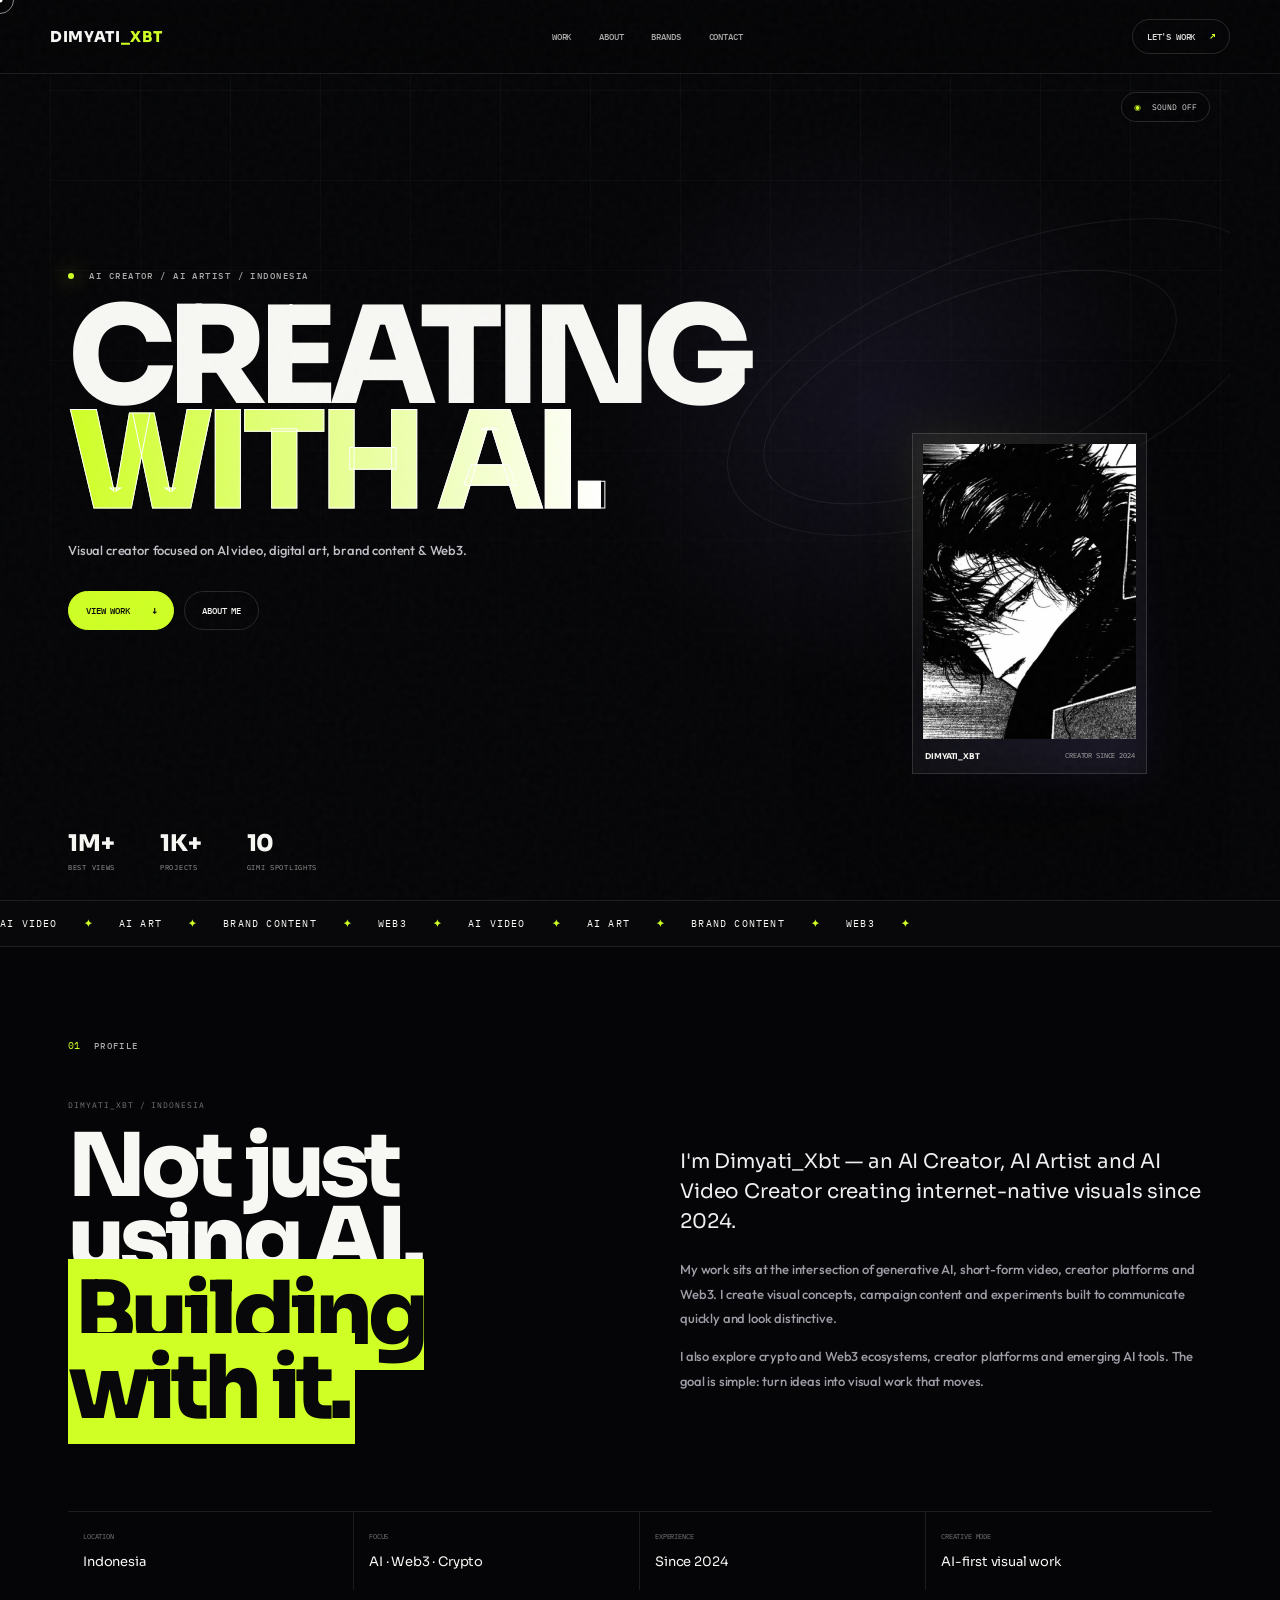
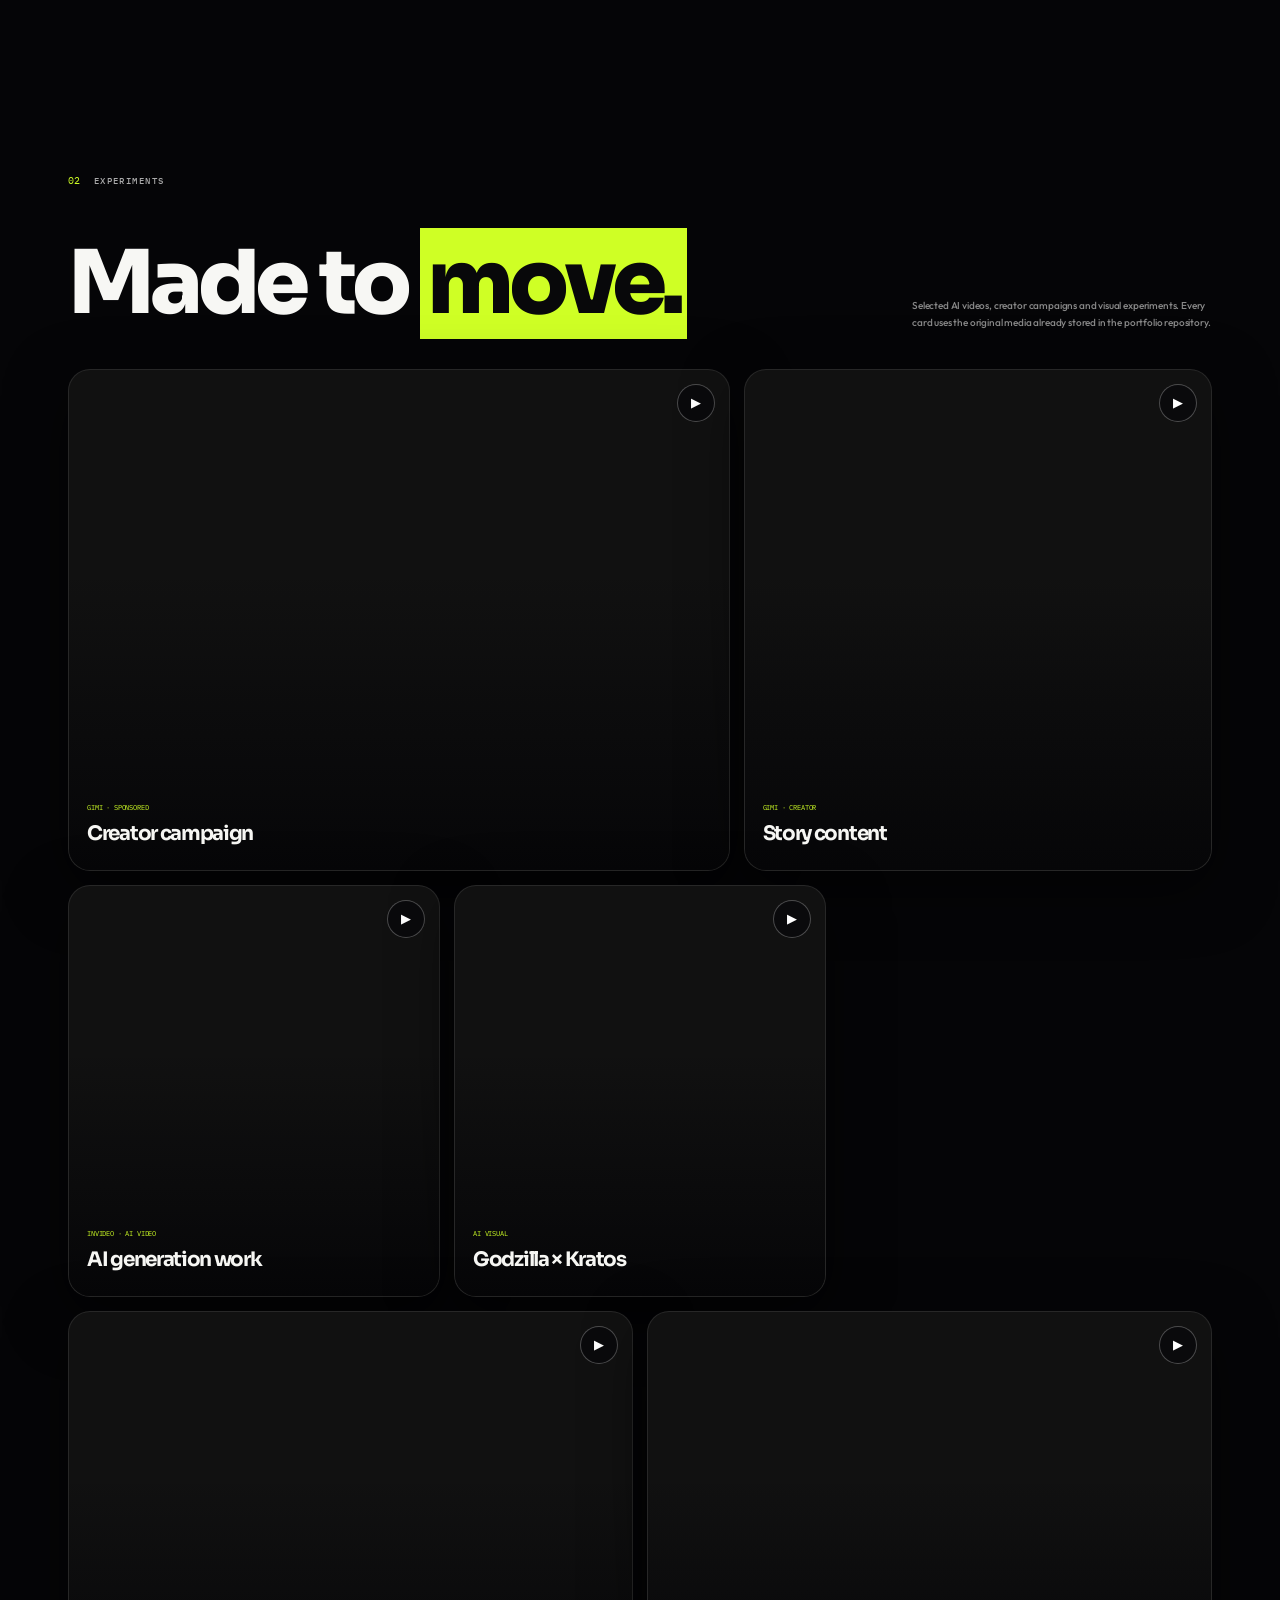
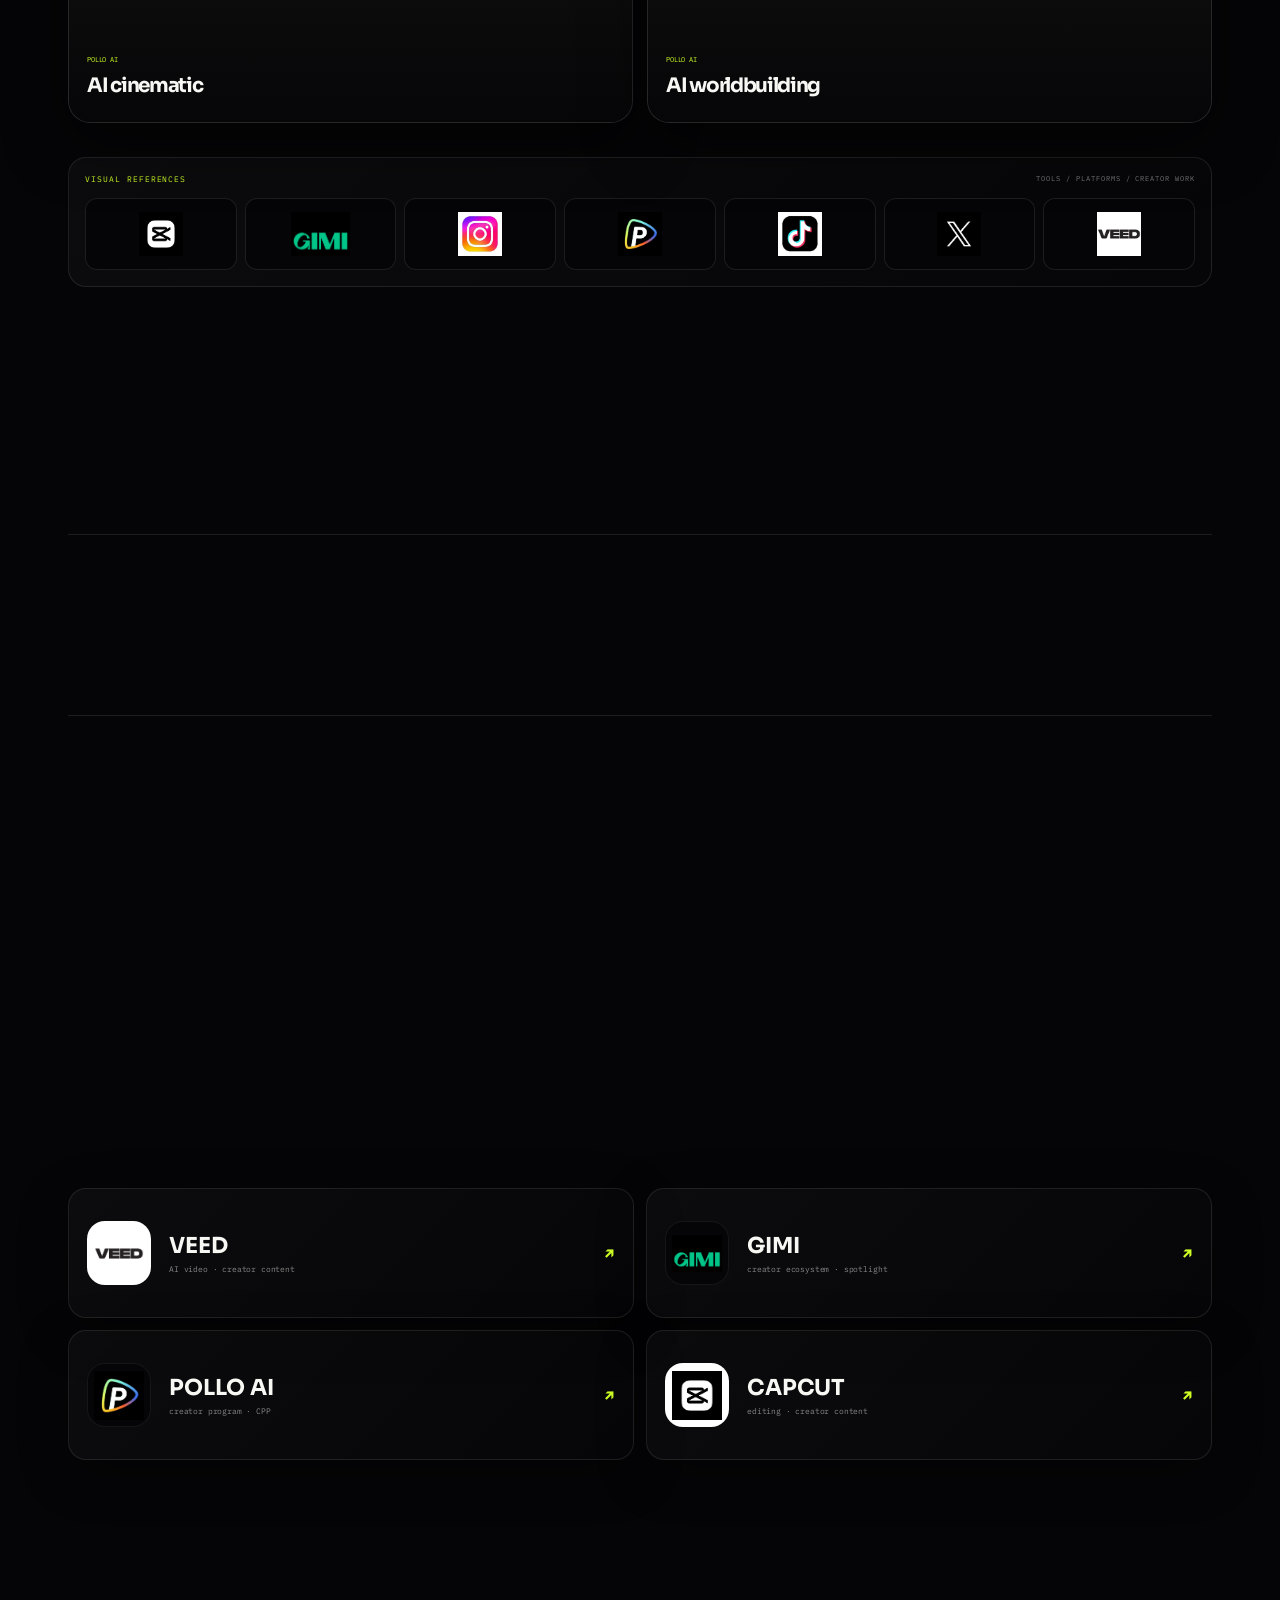
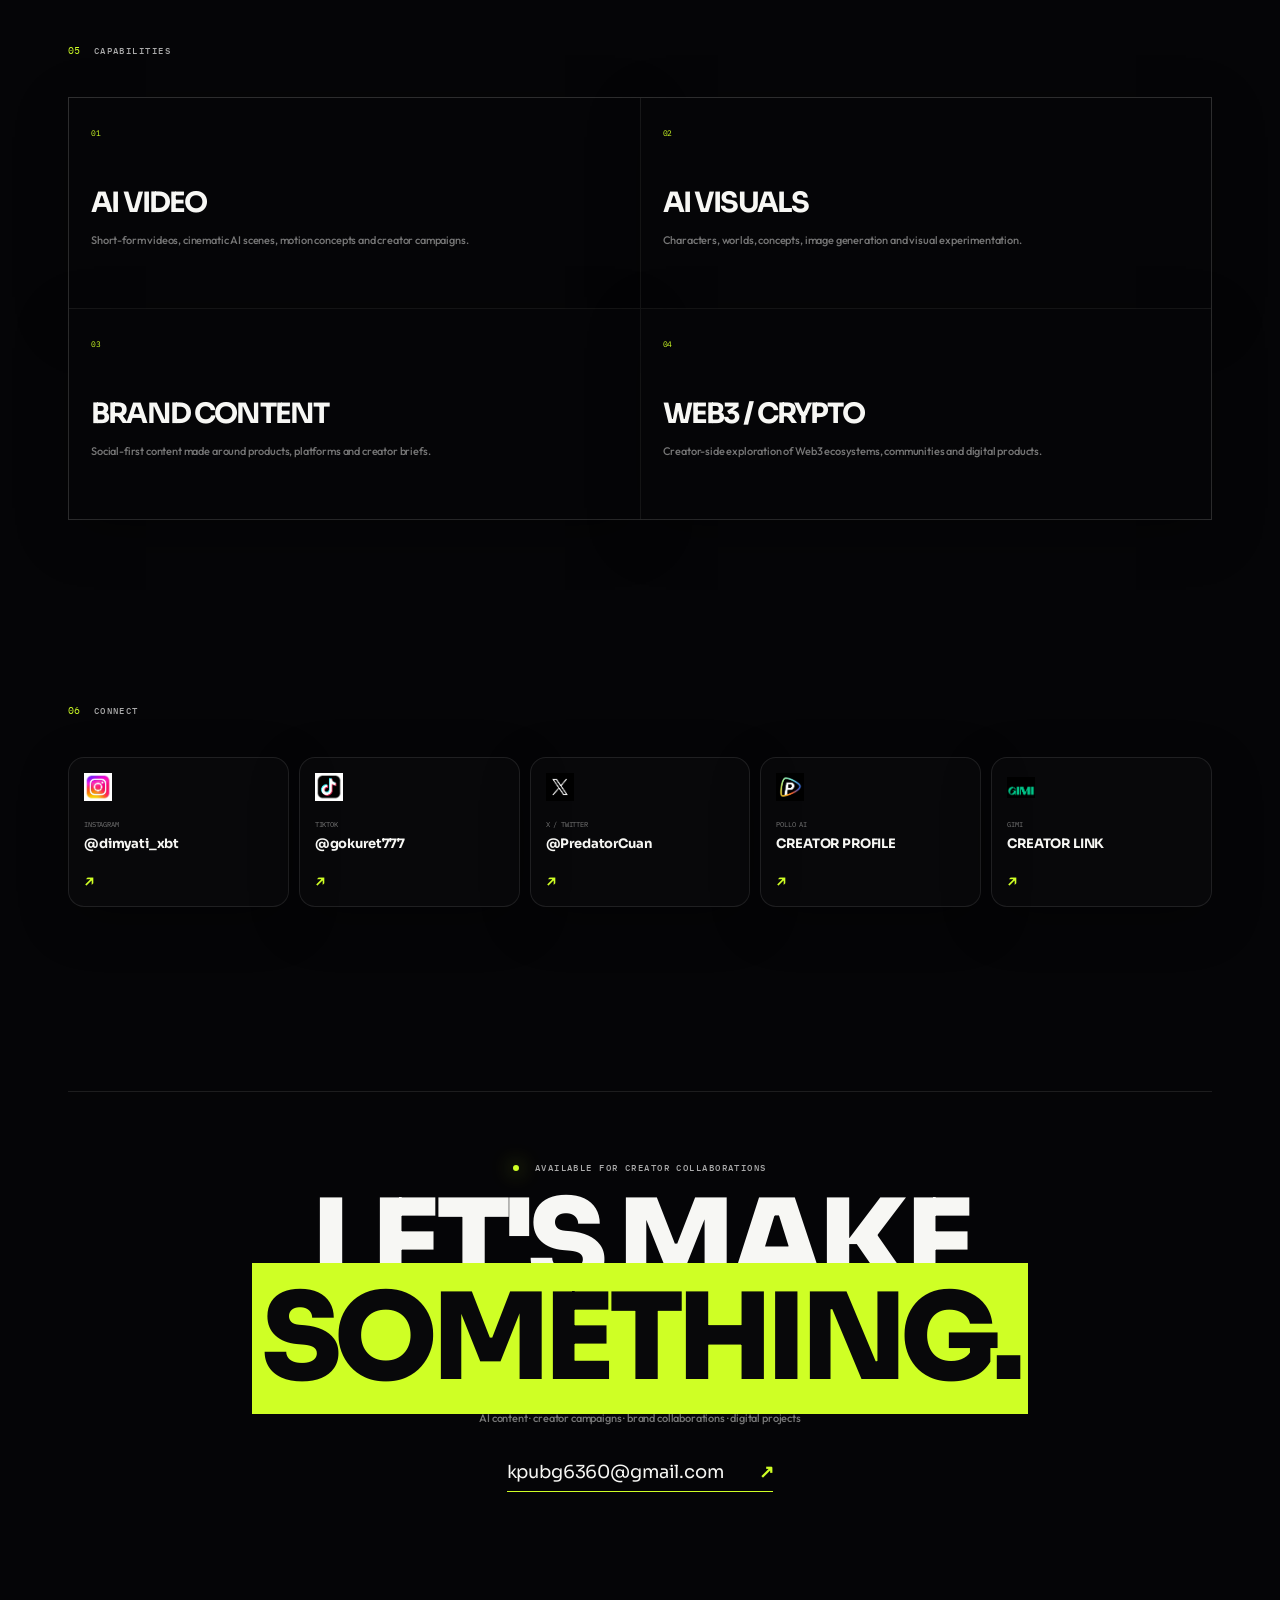
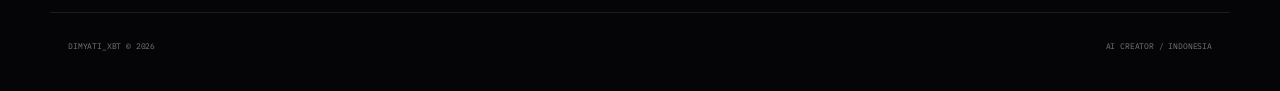
==== commit fd5ed20e: "Add files via upload" ====
--- a/index.html
+++ b/index.html
@@ -8,7 +8,7 @@
 <title>DIMYATI_XBT — AI CREATOR</title>
 <link rel="preconnect" href="https://fonts.googleapis.com">
 <link rel="preconnect" href="https://fonts.gstatic.com" crossorigin>
-<link href="https://fonts.googleapis.com/css2?family=DM+Mono:wght@400;500&family=Manrope:wght@400;500;600;700;800&family=Space+Grotesk:wght@500;600;700&family=Syne:wght@600;700;800&display=swap" rel="stylesheet">
+<link href="https://fonts.googleapis.com/css2?family=IBM+Plex+Mono:wght@400;500;600&family=Outfit:wght@400;500;600;700;800&family=Sora:wght@500;600;700;800&display=swap" rel="stylesheet">
 <link rel="stylesheet" href="style.css">
 </head>
 <body>
--- a/style.css
+++ b/style.css
@@ -2,46 +2,55 @@
 :root{--bg:#050507;--panel:#0d0d11;--ink:#f7f7f4;--muted:#a0a0aa;--line:#ffffff18;--lime:#cfff25;--violet:#8a6cff;--cyan:#43d9ff;--max:1180px}
 *{box-sizing:border-box}
 html{scroll-behavior:smooth}
-body{margin:0;background:var(--bg);color:var(--ink);font-family:Manrope,system-ui,sans-serif;overflow-x:hidden}
+body{margin:0;background:var(--bg);color:var(--ink);font-family:Outfit,system-ui,sans-serif;overflow-x:hidden}
 a{color:inherit;text-decoration:none}
 .noise{position:fixed;inset:0;pointer-events:none;z-index:90;opacity:.028;background-image:url("data:image/svg+xml,%3Csvg viewBox='0 0 160 160' xmlns='http://www.w3.org/2000/svg'%3E%3Cfilter id='n'%3E%3CfeTurbulence type='fractalNoise' baseFrequency='.9' numOctaves='4' stitchTiles='stitch'/%3E%3C/filter%3E%3Crect width='100%25' height='100%25' filter='url(%23n)'/%3E%3C/svg%3E")}
 .loader{position:fixed;inset:0;background:#050507;z-index:200;display:grid;place-items:center;transition:.7s}.loader.hide{opacity:0;visibility:hidden}
-.load-logo{font:800 18px Syne,sans-serif;letter-spacing:.08em}.load-logo span,.logo span{color:var(--lime)}
+.load-logo{font:800 18px Sora,sans-serif;letter-spacing:.08em}.load-logo span,.logo span{color:var(--lime)}
 .loadbar{position:absolute;bottom:15%;width:190px;height:2px;background:#222}.loadbar i{display:block;height:100%;background:var(--lime);width:0;animation:load 1.25s forwards}@keyframes load{to{width:100%}}
 .cursor,.cursor-ring{position:fixed;pointer-events:none;z-index:110;transform:translate(-50%,-50%);border-radius:50%}.cursor{width:5px;height:5px;background:white}.cursor-ring{width:28px;height:28px;border:1px solid #fff8;transition:.2s}.hover .cursor-ring{width:55px;height:55px;border-color:var(--lime)}
 .scrollbar{position:fixed;top:0;left:0;height:2px;width:0;background:linear-gradient(90deg,var(--lime),var(--cyan),var(--violet));z-index:150}
 header{position:fixed;top:0;left:0;right:0;height:74px;z-index:80;padding:0 max(18px,calc((100vw - var(--max))/2));display:flex;align-items:center;justify-content:space-between;background:#050507d9;backdrop-filter:blur(18px);border-bottom:1px solid var(--line)}
-.logo{font:800 15px Syne,sans-serif;letter-spacing:.08em}nav{display:flex;gap:28px}nav a{font:500 9px "DM Mono";color:#aaa;transition:.25s}nav a:hover{color:var(--lime)}
-.pill{font:500 9px "DM Mono";border:1px solid #fff2;border-radius:99px;padding:11px 14px;color:#ddd}.pill b{color:var(--lime);margin-left:10px}
+.logo{font:800 15px Sora,sans-serif;letter-spacing:.08em}nav{display:flex;gap:28px}nav a{font:500 9px "IBM Plex Mono";color:#aaa;transition:.25s}nav a:hover{color:var(--lime)}
+.pill{font:500 9px "IBM Plex Mono";border:1px solid #fff2;border-radius:99px;padding:11px 14px;color:#ddd}.pill b{color:var(--lime);margin-left:10px}
 .hero{height:100svh;min-height:700px;position:relative;max-width:var(--max);margin:auto;display:flex;align-items:center;padding:0 18px;overflow:hidden}
 .hero-bg{position:absolute;inset:0;width:100%;height:100%;object-fit:cover;opacity:.72;filter:saturate(.95) contrast(1.08) brightness(1.12)}
 .hero-shade{position:absolute;inset:0;background:radial-gradient(circle at 70% 45%,#a58cff18,transparent 30%),linear-gradient(90deg,#050507de 0%,#05050775 48%,#0505071a 100%),linear-gradient(0deg,#050507 0%,transparent 35%,#05050755 100%)}
 .hero-lines{position:absolute;inset:0;background:linear-gradient(#ffffff09 1px,transparent 1px),linear-gradient(90deg,#ffffff09 1px,transparent 1px);background-size:90px 90px;mask-image:linear-gradient(to bottom,black,transparent)}
 .hero-orbit{position:absolute;border:1px solid #ffffff12;border-radius:50%;transform:rotate(-22deg);animation:spin 18s linear infinite}.o1{width:580px;height:250px;right:-60px;top:28%}.o2{width:440px;height:180px;right:40px;top:33%;animation-duration:13s;animation-direction:reverse}@keyframes spin{to{transform:rotate(338deg)}}
-.sound-toggle{position:absolute;right:20px;top:92px;z-index:7;border:1px solid #fff2;background:#05050788;color:#ddd;border-radius:99px;padding:9px 12px;font:8px "DM Mono";backdrop-filter:blur(12px);cursor:pointer}.sound-toggle span{color:var(--lime);margin-right:6px}.sound-toggle.on{border-color:#cfff2570;color:#fff}.sound-toggle.on span{animation:pulse 1s infinite}@keyframes pulse{50%{text-shadow:0 0 15px var(--lime)}}
-.hero-copy{position:relative;z-index:4;max-width:690px}.eyebrow,.sectop small{font:500 9px "DM Mono";letter-spacing:.16em;color:#aaa}.eyebrow i{display:inline-block;width:6px;height:6px;background:var(--lime);border-radius:50%;margin-right:9px;box-shadow:0 0 20px var(--lime)}
-h1,h2,h3{font-family:Syne,"Space Grotesk",sans-serif;letter-spacing:-.065em}
+.sound-toggle{position:absolute;right:20px;top:92px;z-index:7;border:1px solid #fff2;background:#05050788;color:#ddd;border-radius:99px;padding:9px 12px;font:8px "IBM Plex Mono";backdrop-filter:blur(12px);cursor:pointer}.sound-toggle span{color:var(--lime);margin-right:6px}.sound-toggle.on{border-color:#cfff2570;color:#fff}.sound-toggle.on span{animation:pulse 1s infinite}@keyframes pulse{50%{text-shadow:0 0 15px var(--lime)}}
+.hero-copy{position:relative;z-index:4;max-width:690px}.eyebrow,.sectop small{font:500 9px "IBM Plex Mono";letter-spacing:.16em;color:#aaa}.eyebrow i{display:inline-block;width:6px;height:6px;background:var(--lime);border-radius:50%;margin-right:9px;box-shadow:0 0 20px var(--lime)}
+h1,h2,h3{font-family:Sora,sans-serif;letter-spacing:-.065em}
 h1{font-size:clamp(70px,11vw,135px);line-height:.78;margin:24px 0;font-weight:800}
 h1 span{color:transparent;-webkit-text-stroke:1px #fff;background:linear-gradient(90deg,var(--lime),#fff);-webkit-background-clip:text;background-clip:text}
 .hero-copy>p{color:#c1c1c8;font-size:13px;max-width:500px;line-height:1.7}.actions{display:flex;gap:10px;margin-top:30px}
-.btn{display:inline-flex;align-items:center;border:1px solid #fff2;border-radius:99px;padding:13px 17px;font:500 9px "DM Mono";transition:.3s}.btn.main{background:var(--lime);color:#08080a;border-color:var(--lime)}.btn.main b{margin-left:22px}.btn:hover{transform:translateY(-3px);border-color:#fff5}
-.profile-card{position:absolute;z-index:5;right:7%;bottom:14%;width:235px;padding:10px;background:#ffffff0b;border:1px solid #fff2;backdrop-filter:blur(15px);box-shadow:0 35px 100px #0008;transform-style:preserve-3d}.profile-image{height:295px;overflow:hidden;background:#111}.profile-image img{width:100%;height:100%;object-fit:cover;transition:.5s}.profile-card:hover .profile-image img{transform:scale(1.04)}.profile-meta{display:flex;justify-content:space-between;gap:10px;padding:12px 2px 2px;font:8px "DM Mono"}.profile-meta small{color:#aaa;text-align:right}.card-glow{position:absolute;inset:-2px;background:linear-gradient(135deg,#cfff2518,transparent 40%,#7d65ff1b);z-index:-1;filter:blur(20px)}
-.hero-stats{position:absolute;bottom:28px;left:18px;right:18px;z-index:4;display:flex;gap:45px}.hero-stats span{font:800 23px Syne,sans-serif}.hero-stats small{display:block;font:7px "DM Mono";color:#999;letter-spacing:.1em;margin-top:5px}
-.ticker{border-top:1px solid var(--line);border-bottom:1px solid var(--line);overflow:hidden;background:#08080b}.ticker-track{display:flex;gap:26px;width:max-content;padding:16px 0;animation:marquee 22s linear infinite;font:10px "DM Mono";letter-spacing:.12em}.ticker b{color:var(--lime)}@keyframes marquee{to{transform:translateX(-50%)}}
-.section{max-width:var(--max);margin:auto;padding:92px 18px}.sectop{display:flex;gap:14px;align-items:center;margin-bottom:40px}.sectop span{font:10px "DM Mono";color:var(--lime)}
-.about-grid{display:grid;grid-template-columns:1fr 1fr;gap:80px}.mini{font:8px "DM Mono";color:#777;letter-spacing:.12em}.about-title h2,.section-head h2{font-size:clamp(52px,7vw,88px);line-height:.84;margin:20px 0}.about-title h2 em,.section-head h2 em,.contact h2 em{font-style:normal;color:#08080a;background:var(--lime);padding:0 .08em}
-.about-copy{padding-top:35px}.about-copy p{font-size:13px;line-height:1.9;color:#9d9da6;max-width:550px}.about-copy .lead{font:20px Syne,sans-serif;color:#eee;line-height:1.5}
-.fact-grid{display:grid;grid-template-columns:repeat(4,1fr);border-top:1px solid var(--line);margin-top:65px}.fact-grid div{padding:20px 15px;border-right:1px solid var(--line)}.fact-grid div:last-child{border:0}.fact-grid small,.metric small,.achievement small{font:7px "DM Mono";color:#777;display:block;margin-bottom:9px}.fact-grid b{font:13px Syne,sans-serif}
+.btn{display:inline-flex;align-items:center;border:1px solid #fff2;border-radius:99px;padding:13px 17px;font:500 9px "IBM Plex Mono";transition:.3s}.btn.main{background:var(--lime);color:#08080a;border-color:var(--lime)}.btn.main b{margin-left:22px}.btn:hover{transform:translateY(-3px);border-color:#fff5}
+.profile-card{position:absolute;z-index:5;right:7%;bottom:14%;width:235px;padding:10px;background:#ffffff0b;border:1px solid #fff2;backdrop-filter:blur(15px);box-shadow:0 35px 100px #0008;transform-style:preserve-3d}.profile-image{height:295px;overflow:hidden;background:#111}.profile-image img{width:100%;height:100%;object-fit:cover;transition:.5s}.profile-card:hover .profile-image img{transform:scale(1.04)}.profile-meta{display:flex;justify-content:space-between;gap:10px;padding:12px 2px 2px;font:8px "IBM Plex Mono"}.profile-meta small{color:#aaa;text-align:right}.card-glow{position:absolute;inset:-2px;background:linear-gradient(135deg,#cfff2518,transparent 40%,#7d65ff1b);z-index:-1;filter:blur(20px)}
+.hero-stats{position:absolute;bottom:28px;left:18px;right:18px;z-index:4;display:flex;gap:45px}.hero-stats span{font:800 23px Sora,sans-serif}.hero-stats small{display:block;font:7px "IBM Plex Mono";color:#999;letter-spacing:.1em;margin-top:5px}
+.ticker{border-top:1px solid var(--line);border-bottom:1px solid var(--line);overflow:hidden;background:#08080b}.ticker-track{display:flex;gap:26px;width:max-content;padding:16px 0;animation:marquee 22s linear infinite;font:10px "IBM Plex Mono";letter-spacing:.12em}.ticker b{color:var(--lime)}@keyframes marquee{to{transform:translateX(-50%)}}
+.section{max-width:var(--max);margin:auto;padding:92px 18px}.sectop{display:flex;gap:14px;align-items:center;margin-bottom:40px}.sectop span{font:10px "IBM Plex Mono";color:var(--lime)}
+.about-grid{display:grid;grid-template-columns:1fr 1fr;gap:80px}.mini{font:8px "IBM Plex Mono";color:#777;letter-spacing:.12em}.about-title h2,.section-head h2{font-size:clamp(52px,7vw,88px);line-height:.84;margin:20px 0}.about-title h2 em,.section-head h2 em,.contact h2 em{font-style:normal;color:#08080a;background:var(--lime);padding:0 .08em}
+.about-copy{padding-top:35px}.about-copy p{font-size:13px;line-height:1.9;color:#9d9da6;max-width:550px}.about-copy .lead{font:20px Sora,sans-serif;color:#eee;line-height:1.5}
+.fact-grid{display:grid;grid-template-columns:repeat(4,1fr);border-top:1px solid var(--line);margin-top:65px}.fact-grid div{padding:20px 15px;border-right:1px solid var(--line)}.fact-grid div:last-child{border:0}.fact-grid small,.metric small,.achievement small{font:7px "IBM Plex Mono";color:#777;display:block;margin-bottom:9px}.fact-grid b{font:13px Sora,sans-serif}
 .section-head{display:flex;align-items:end;justify-content:space-between;gap:30px;margin-bottom:28px}.section-head p{max-width:300px;color:#888;font-size:10px;line-height:1.7}
-.media-grid{display:grid;grid-template-columns:repeat(12,1fr);gap:14px}.media-card{position:relative;grid-column:span 4;min-height:410px;overflow:hidden;background:#111;border:1px solid var(--line);border-radius:22px;box-shadow:0 18px 60px #0008;transform-style:preserve-3d;transition:.25s}.media-card:nth-child(1){grid-column:span 7;min-height:500px}.media-card:nth-child(2){grid-column:span 5;min-height:500px}.media-card:nth-child(5),.media-card:nth-child(6){grid-column:span 6}.media-card video{width:100%;height:100%;min-height:410px;object-fit:cover;display:block;filter:saturate(.95) brightness(1.06);transition:.5s}.media-card:nth-child(1) video,.media-card:nth-child(2) video{min-height:500px}.media-card:hover video{transform:scale(1.04)}.media-card:after{content:"";position:absolute;inset:0;background:linear-gradient(0deg,#050507e8,transparent 60%);pointer-events:none}.media-info{position:absolute;left:18px;right:18px;bottom:17px;z-index:2}.media-info span{font:7px "DM Mono";color:var(--lime)}.media-info h3{font-size:20px;margin:7px 0}.play{position:absolute;right:14px;top:14px;z-index:3;width:38px;height:38px;border-radius:50%;border:1px solid #fff4;background:#07070a99;color:white;backdrop-filter:blur(10px);cursor:pointer}.media-card.playing .play{color:var(--lime);border-color:#cfff2570}
-.visual-wall{margin:34px 0 10px;padding:16px;border:1px solid var(--line);background:linear-gradient(135deg,#ffffff08,#ffffff02);border-radius:18px}.visual-wall-head{display:flex;justify-content:space-between;gap:20px;margin-bottom:14px;font:8px "DM Mono";letter-spacing:.12em}.visual-wall-head span{color:var(--lime)}.visual-wall-head small{color:#777}.visual-wall-grid{display:grid;grid-template-columns:repeat(7,1fr);gap:8px}.visual-wall-grid img{width:100%;height:72px;object-fit:contain;padding:13px;border:1px solid var(--line);background:#050507;border-radius:12px;transition:.3s}.visual-wall-grid img:hover{transform:translateY(-4px) rotateX(6deg);border-color:#cfff2560}
-.metric-grid{display:grid;grid-template-columns:repeat(4,1fr);border-top:1px solid var(--line);border-bottom:1px solid var(--line)}.metric{min-height:180px;padding:25px 15px;border-right:1px solid var(--line);transform-style:preserve-3d}.metric:last-child{border:0}.metric strong{font:800 clamp(48px,7vw,82px) Syne,sans-serif;display:block}.metric strong span{color:var(--lime)}.achievement{display:grid;grid-template-columns:repeat(3,1fr);margin-top:18px;gap:12px}.achievement>div{border:1px solid var(--line);padding:18px;background:#ffffff04}.achievement b{font:14px Syne,sans-serif}
-.brand-grid{display:grid;grid-template-columns:repeat(2,1fr);gap:12px}.brand-card{min-height:130px;border:1px solid var(--line);border-radius:18px;background:linear-gradient(135deg,#ffffff08,#ffffff02);display:flex;align-items:center;gap:18px;padding:18px;transition:.3s;transform-style:preserve-3d;box-shadow:0 14px 50px #0005}.brand-card:hover{background:#fff;color:#08080a}.brand-logo{width:64px;height:64px;border-radius:18px;display:grid;place-items:center;background:#050507;border:1px solid #fff1;overflow:hidden;flex:none}.brand-logo.light{background:#fff}.brand-logo img{width:80%;height:80%;object-fit:contain}.brand-card>div:nth-child(2){display:flex;flex-direction:column;gap:5px}.brand-card strong{font:800 22px Syne,sans-serif}.brand-card small{font:8px "DM Mono";color:#888}.brand-card>b{margin-left:auto;color:var(--lime)}
-.cap-grid{display:grid;grid-template-columns:repeat(2,1fr);gap:1px;background:var(--line);border:1px solid var(--line)}.cap{background:var(--bg);min-height:210px;padding:22px;box-shadow:0 14px 50px #0005}.cap span{font:8px "DM Mono";color:var(--lime)}.cap h3{font-size:28px;margin:45px 0 10px}.cap p{font-size:11px;color:#777;line-height:1.7;max-width:390px}
-.social-grid{display:grid;grid-template-columns:repeat(5,1fr);gap:10px}.social{min-height:150px;border:1px solid var(--line);padding:15px;display:flex;flex-direction:column;justify-content:space-between;background:#ffffff04;transition:.3s;transform-style:preserve-3d;border-radius:16px;box-shadow:0 14px 50px #0005}.social:hover{background:#fff;color:#08080a}.social img{width:28px;height:28px;object-fit:contain}.social div{display:flex;flex-direction:column;gap:6px}.social small{font:7px "DM Mono";color:#777}.social b{font:13px Syne,sans-serif}.social>span{color:var(--lime)}
-.contact{padding-bottom:120px}.contact-card{text-align:center;border-top:1px solid var(--line);padding-top:70px;position:relative;overflow:hidden}.contact h2{font-size:clamp(62px,10vw,120px);line-height:.78;margin:25px 0}.contact p{color:#777;font-size:11px}.email{display:inline-flex;gap:35px;align-items:center;margin-top:25px;border-bottom:1px solid var(--lime);padding-bottom:8px;font:18px Syne,sans-serif}.email b{color:var(--lime)}
-footer{max-width:var(--max);margin:auto;border-top:1px solid var(--line);padding:28px 18px 40px;display:flex;justify-content:space-between;font:8px "DM Mono";color:#777}
+.media-grid{display:grid;grid-template-columns:repeat(12,1fr);gap:14px}.media-card{position:relative;grid-column:span 4;min-height:410px;overflow:hidden;background:#111;border:1px solid var(--line);border-radius:22px;box-shadow:0 18px 60px #0008;transform-style:preserve-3d;transition:.25s}.media-card:nth-child(1){grid-column:span 7;min-height:500px}.media-card:nth-child(2){grid-column:span 5;min-height:500px}.media-card:nth-child(5),.media-card:nth-child(6){grid-column:span 6}.media-card video{width:100%;height:100%;min-height:410px;object-fit:cover;display:block;filter:saturate(.95) brightness(1.06);transition:.5s}.media-card:nth-child(1) video,.media-card:nth-child(2) video{min-height:500px}.media-card:hover video{transform:scale(1.04)}.media-card:after{content:"";position:absolute;inset:0;background:linear-gradient(0deg,#050507e8,transparent 60%);pointer-events:none}.media-info{position:absolute;left:18px;right:18px;bottom:17px;z-index:2}.media-info span{font:7px "IBM Plex Mono";color:var(--lime)}.media-info h3{font-size:20px;margin:7px 0}.play{position:absolute;right:14px;top:14px;z-index:3;width:38px;height:38px;border-radius:50%;border:1px solid #fff4;background:#07070a99;color:white;backdrop-filter:blur(10px);cursor:pointer}.media-card.playing .play{color:var(--lime);border-color:#cfff2570}
+.visual-wall{margin:34px 0 10px;padding:16px;border:1px solid var(--line);background:linear-gradient(135deg,#ffffff08,#ffffff02);border-radius:18px}.visual-wall-head{display:flex;justify-content:space-between;gap:20px;margin-bottom:14px;font:8px "IBM Plex Mono";letter-spacing:.12em}.visual-wall-head span{color:var(--lime)}.visual-wall-head small{color:#777}.visual-wall-grid{display:grid;grid-template-columns:repeat(7,1fr);gap:8px}.visual-wall-grid img{width:100%;height:72px;object-fit:contain;padding:13px;border:1px solid var(--line);background:#050507;border-radius:12px;transition:.3s}.visual-wall-grid img:hover{transform:translateY(-4px) rotateX(6deg);border-color:#cfff2560}
+.metric-grid{display:grid;grid-template-columns:repeat(4,1fr);border-top:1px solid var(--line);border-bottom:1px solid var(--line)}.metric{min-height:180px;padding:25px 15px;border-right:1px solid var(--line);transform-style:preserve-3d}.metric:last-child{border:0}.metric strong{font:800 clamp(48px,7vw,82px) Sora,sans-serif;display:block}.metric strong span{color:var(--lime)}.achievement{display:grid;grid-template-columns:repeat(3,1fr);margin-top:18px;gap:12px}.achievement>div{border:1px solid var(--line);padding:18px;background:#ffffff04}.achievement b{font:14px Sora,sans-serif}
+.brand-grid{display:grid;grid-template-columns:repeat(2,1fr);gap:12px}.brand-card{min-height:130px;border:1px solid var(--line);border-radius:18px;background:linear-gradient(135deg,#ffffff08,#ffffff02);display:flex;align-items:center;gap:18px;padding:18px;transition:.3s;transform-style:preserve-3d;box-shadow:0 14px 50px #0005}.brand-card:hover{background:#fff;color:#08080a}.brand-logo{width:64px;height:64px;border-radius:18px;display:grid;place-items:center;background:#050507;border:1px solid #fff1;overflow:hidden;flex:none}.brand-logo.light{background:#fff}.brand-logo img{width:80%;height:80%;object-fit:contain}.brand-card>div:nth-child(2){display:flex;flex-direction:column;gap:5px}.brand-card strong{font:800 22px Sora,sans-serif}.brand-card small{font:8px "IBM Plex Mono";color:#888}.brand-card>b{margin-left:auto;color:var(--lime)}
+.cap-grid{display:grid;grid-template-columns:repeat(2,1fr);gap:1px;background:var(--line);border:1px solid var(--line)}.cap{background:var(--bg);min-height:210px;padding:22px;box-shadow:0 14px 50px #0005}.cap span{font:8px "IBM Plex Mono";color:var(--lime)}.cap h3{font-size:28px;margin:45px 0 10px}.cap p{font-size:11px;color:#777;line-height:1.7;max-width:390px}
+.social-grid{display:grid;grid-template-columns:repeat(5,1fr);gap:10px}.social{min-height:150px;border:1px solid var(--line);padding:15px;display:flex;flex-direction:column;justify-content:space-between;background:#ffffff04;transition:.3s;transform-style:preserve-3d;border-radius:16px;box-shadow:0 14px 50px #0005}.social:hover{background:#fff;color:#08080a}.social img{width:28px;height:28px;object-fit:contain}.social div{display:flex;flex-direction:column;gap:6px}.social small{font:7px "IBM Plex Mono";color:#777}.social b{font:13px Sora,sans-serif}.social>span{color:var(--lime)}
+.contact{padding-bottom:120px}.contact-card{text-align:center;border-top:1px solid var(--line);padding-top:70px;position:relative;overflow:hidden}.contact h2{font-size:clamp(62px,10vw,120px);line-height:.78;margin:25px 0}.contact p{color:#777;font-size:11px}.email{display:inline-flex;gap:35px;align-items:center;margin-top:25px;border-bottom:1px solid var(--lime);padding-bottom:8px;font:18px Sora,sans-serif}.email b{color:var(--lime)}
+footer{max-width:var(--max);margin:auto;border-top:1px solid var(--line);padding:28px 18px 40px;display:flex;justify-content:space-between;font:8px "IBM Plex Mono";color:#777}
 .reveal{opacity:0;transform:translateY(25px);transition:.75s ease}.reveal.visible{opacity:1;transform:none}
 @media(max-width:900px){nav{display:none}.hero{min-height:720px}.profile-card{width:190px;right:25px;bottom:17%}.profile-image{height:240px}.hero-stats{gap:20px}.hero-stats span{font-size:18px}.media-grid{grid-template-columns:1fr 1fr}.media-card,.media-card:nth-child(1),.media-card:nth-child(2),.media-card:nth-child(5),.media-card:nth-child(6){grid-column:span 1;min-height:390px}.media-card video,.media-card:nth-child(1) video,.media-card:nth-child(2) video{min-height:390px}.social-grid{grid-template-columns:1fr 1fr}.social:last-child{grid-column:span 2}.metric-grid{grid-template-columns:1fr 1fr}.metric:nth-child(2){border-right:0}.brand-grid{grid-template-columns:1fr}.about-grid{grid-template-columns:1fr;gap:20px}.about-copy{padding-top:0}.fact-grid{grid-template-columns:1fr 1fr}.achievement{grid-template-columns:1fr}.cap-grid{grid-template-columns:1fr}.section{padding:80px 18px}.visual-wall-grid{grid-template-columns:repeat(4,1fr)}}
 @media(max-width:560px){.section{padding:72px 15px}.hero{min-height:690px}.hero-bg{object-position:center}.hero-copy{max-width:100%}h1{font-size:62px}.hero-copy>p{max-width:300px}.profile-card{width:130px;right:14px;bottom:14%;opacity:.95}.profile-image{height:170px}.hero-stats{left:15px;bottom:18px;gap:18px}.hero-stats span{font-size:16px}.hero-stats small{font-size:6px}.sound-toggle{top:86px;right:12px}.media-grid{grid-template-columns:1fr}.media-card,.media-card:nth-child(1),.media-card:nth-child(2),.media-card:nth-child(5),.media-card:nth-child(6){grid-column:auto;min-height:380px;border-radius:18px}.media-card video,.media-card:nth-child(1) video,.media-card:nth-child(2) video{min-height:380px}.visual-wall{padding:12px}.visual-wall-grid{grid-template-columns:repeat(4,1fr)}.visual-wall-grid img{height:58px;padding:10px}.visual-wall-head{display:block;line-height:1.8}.visual-wall-head small{display:block}.social-grid{grid-template-columns:1fr 1fr}.social:last-child{grid-column:auto}.metric-grid{grid-template-columns:1fr 1fr}.metric{min-height:140px}.metric strong{font-size:44px}.fact-grid{grid-template-columns:1fr 1fr}.section-head{display:block}.section-head p{margin-top:0}.brand-card{min-height:110px}.brand-logo{width:54px;height:54px}.brand-card strong{font-size:18px}.cap{min-height:170px}.cap h3{margin-top:30px}.email{font-size:14px}footer{flex-direction:column;gap:10px}}
 @media(prefers-reduced-motion:reduce){*,*:before,*:after{animation-duration:.01ms!important;scroll-behavior:auto!important;transition-duration:.01ms!important}}
+
+/* DIMYATI_XBT FONT SYSTEM V3 — typography-only revision */
+body{font-family:Outfit,system-ui,sans-serif;font-weight:500;letter-spacing:-.01em}
+.logo,.load-logo{font-family:Sora,sans-serif;font-weight:800;letter-spacing:.045em}
+.hero-copy h1{font-family:Sora,sans-serif;font-weight:800;letter-spacing:-.065em}
+.section h2,.section-head h2,.about-title h2,.contact-card h2{font-family:Sora,sans-serif;font-weight:800;letter-spacing:-.055em}
+.hero-copy p,.about-copy p,.section-head p,.cap p,.contact-card p{font-family:Outfit,system-ui,sans-serif}
+.eyebrow,.mini,.sectop,.ticker,.hero-stats small,.profile-meta small,.fact-grid small,.media-info span,.visual-wall-head,.metric small,.achievement small,.brand-card small,.social small,.pill,.btn,.sound-toggle,nav a{font-family:"IBM Plex Mono",monospace}
+.media-info h3,.brand-card strong,.social b,.cap h3,.metric strong,.profile-meta strong{font-family:Sora,sans-serif;font-weight:700}
